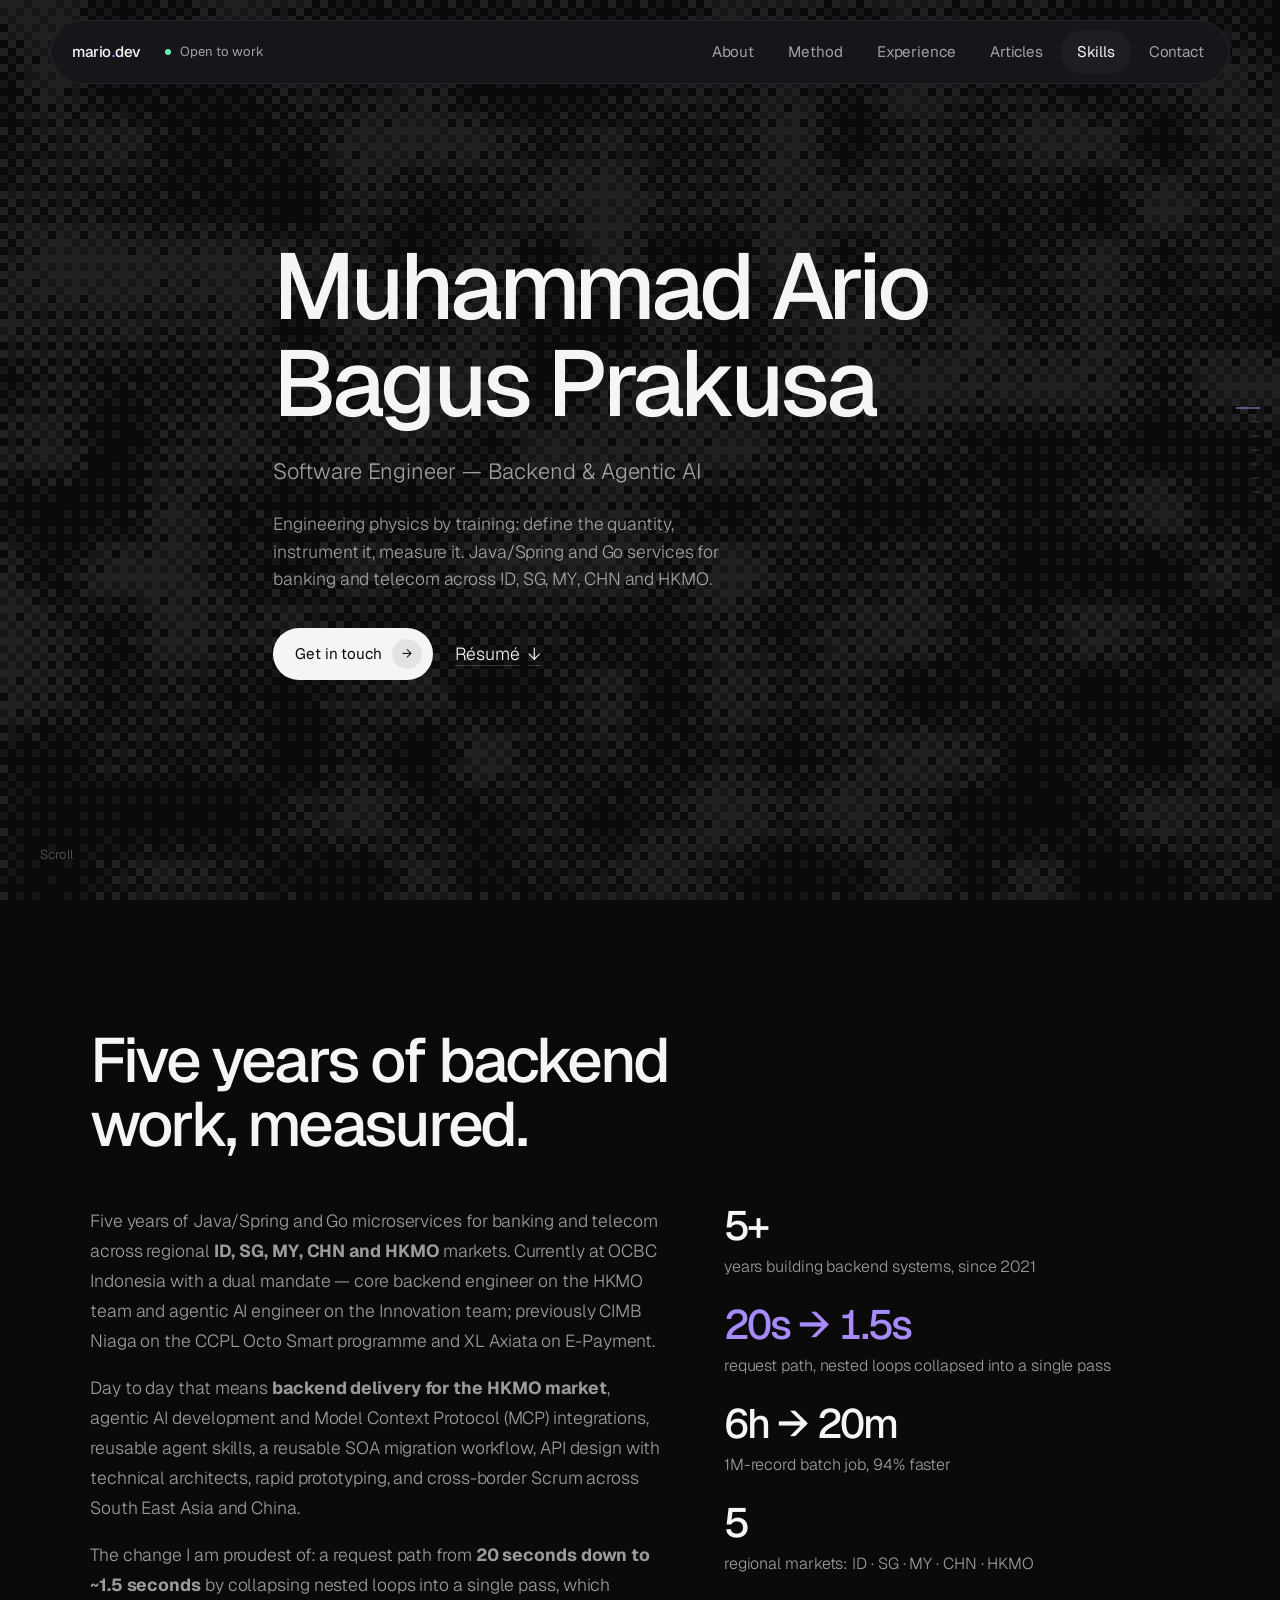
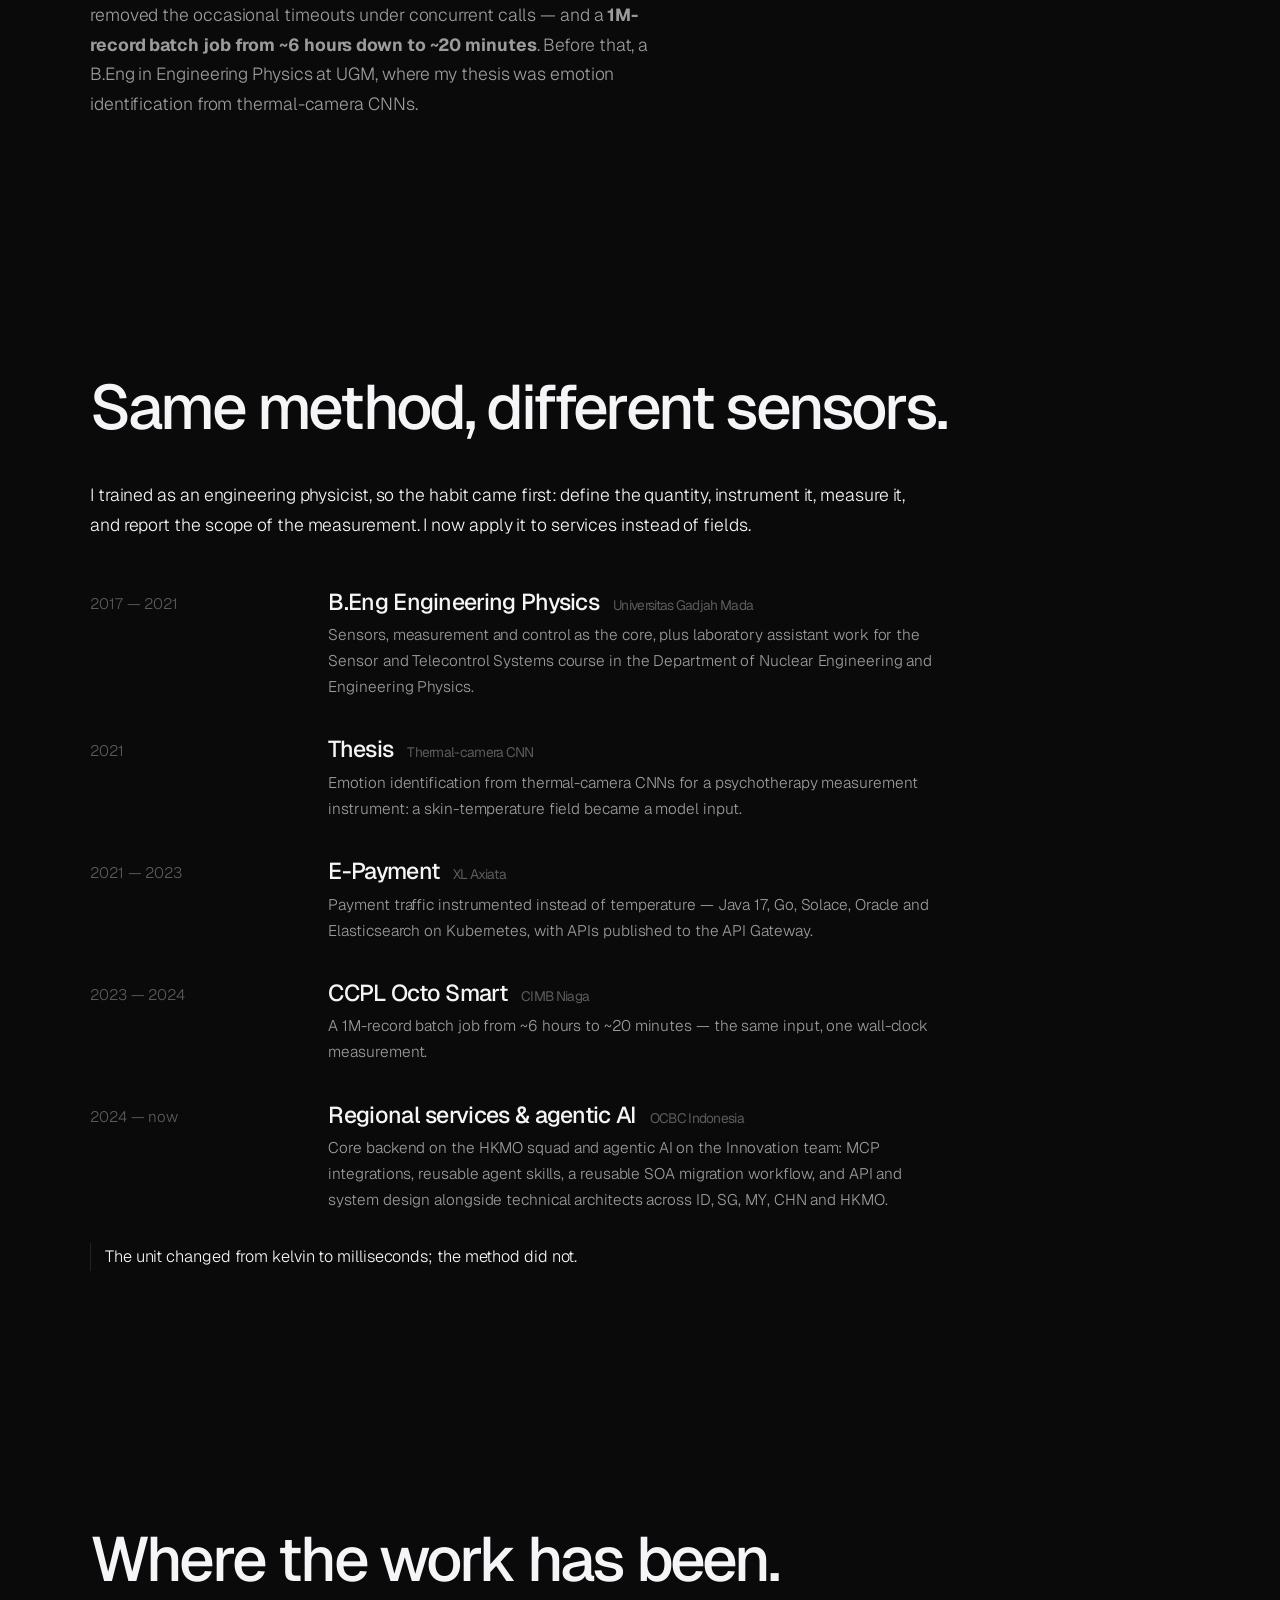
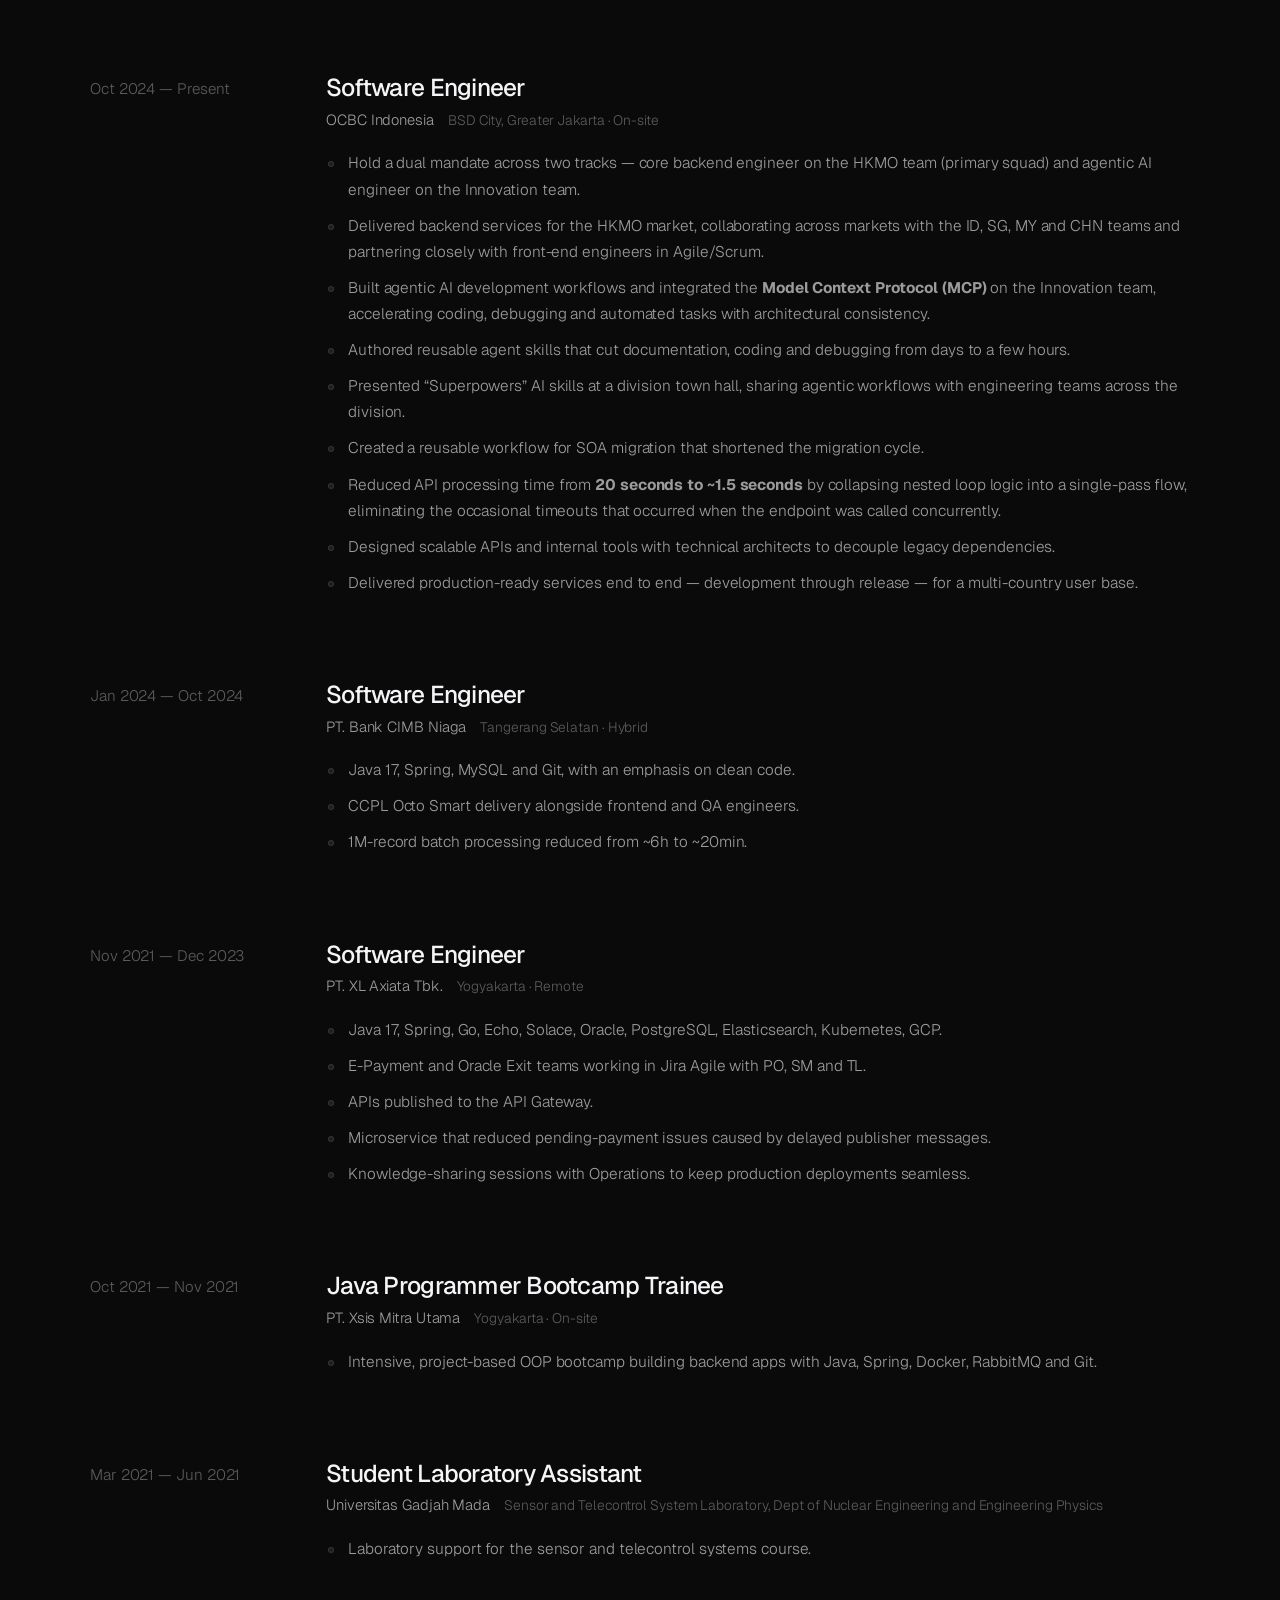
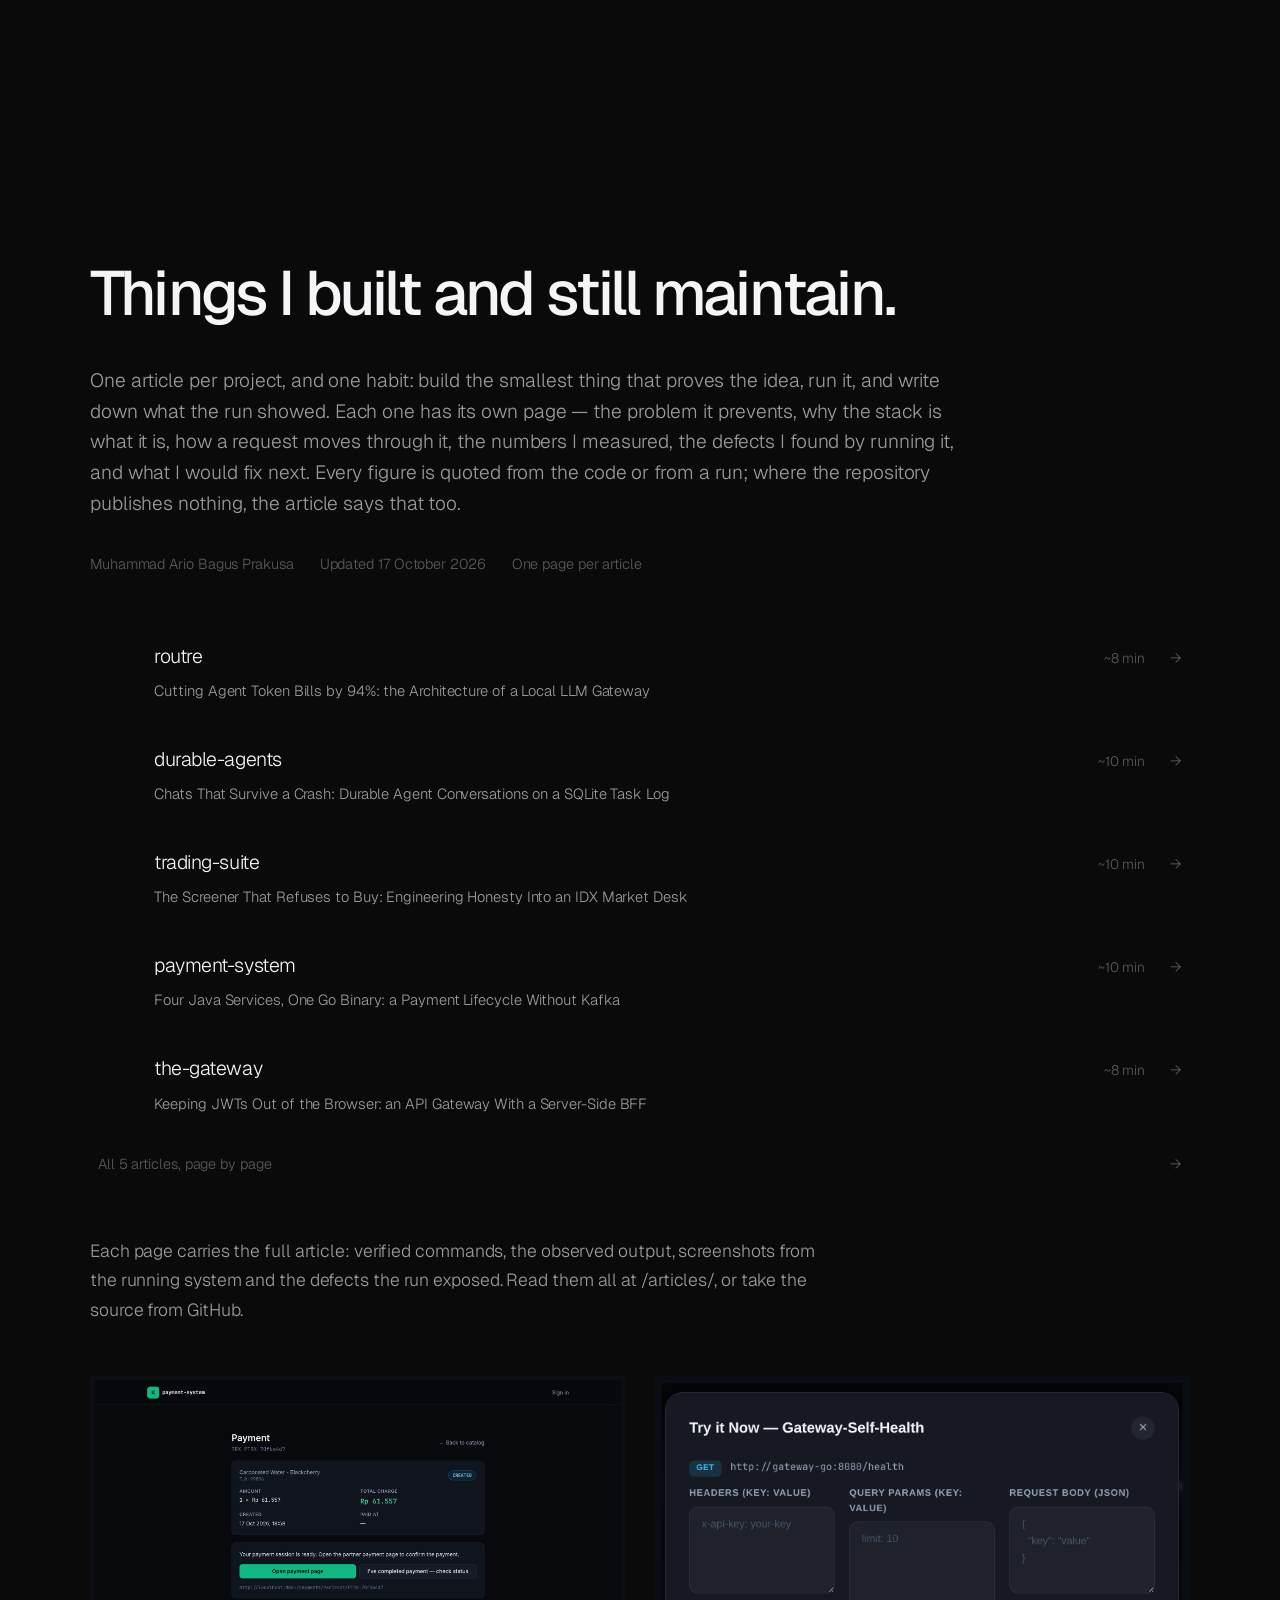
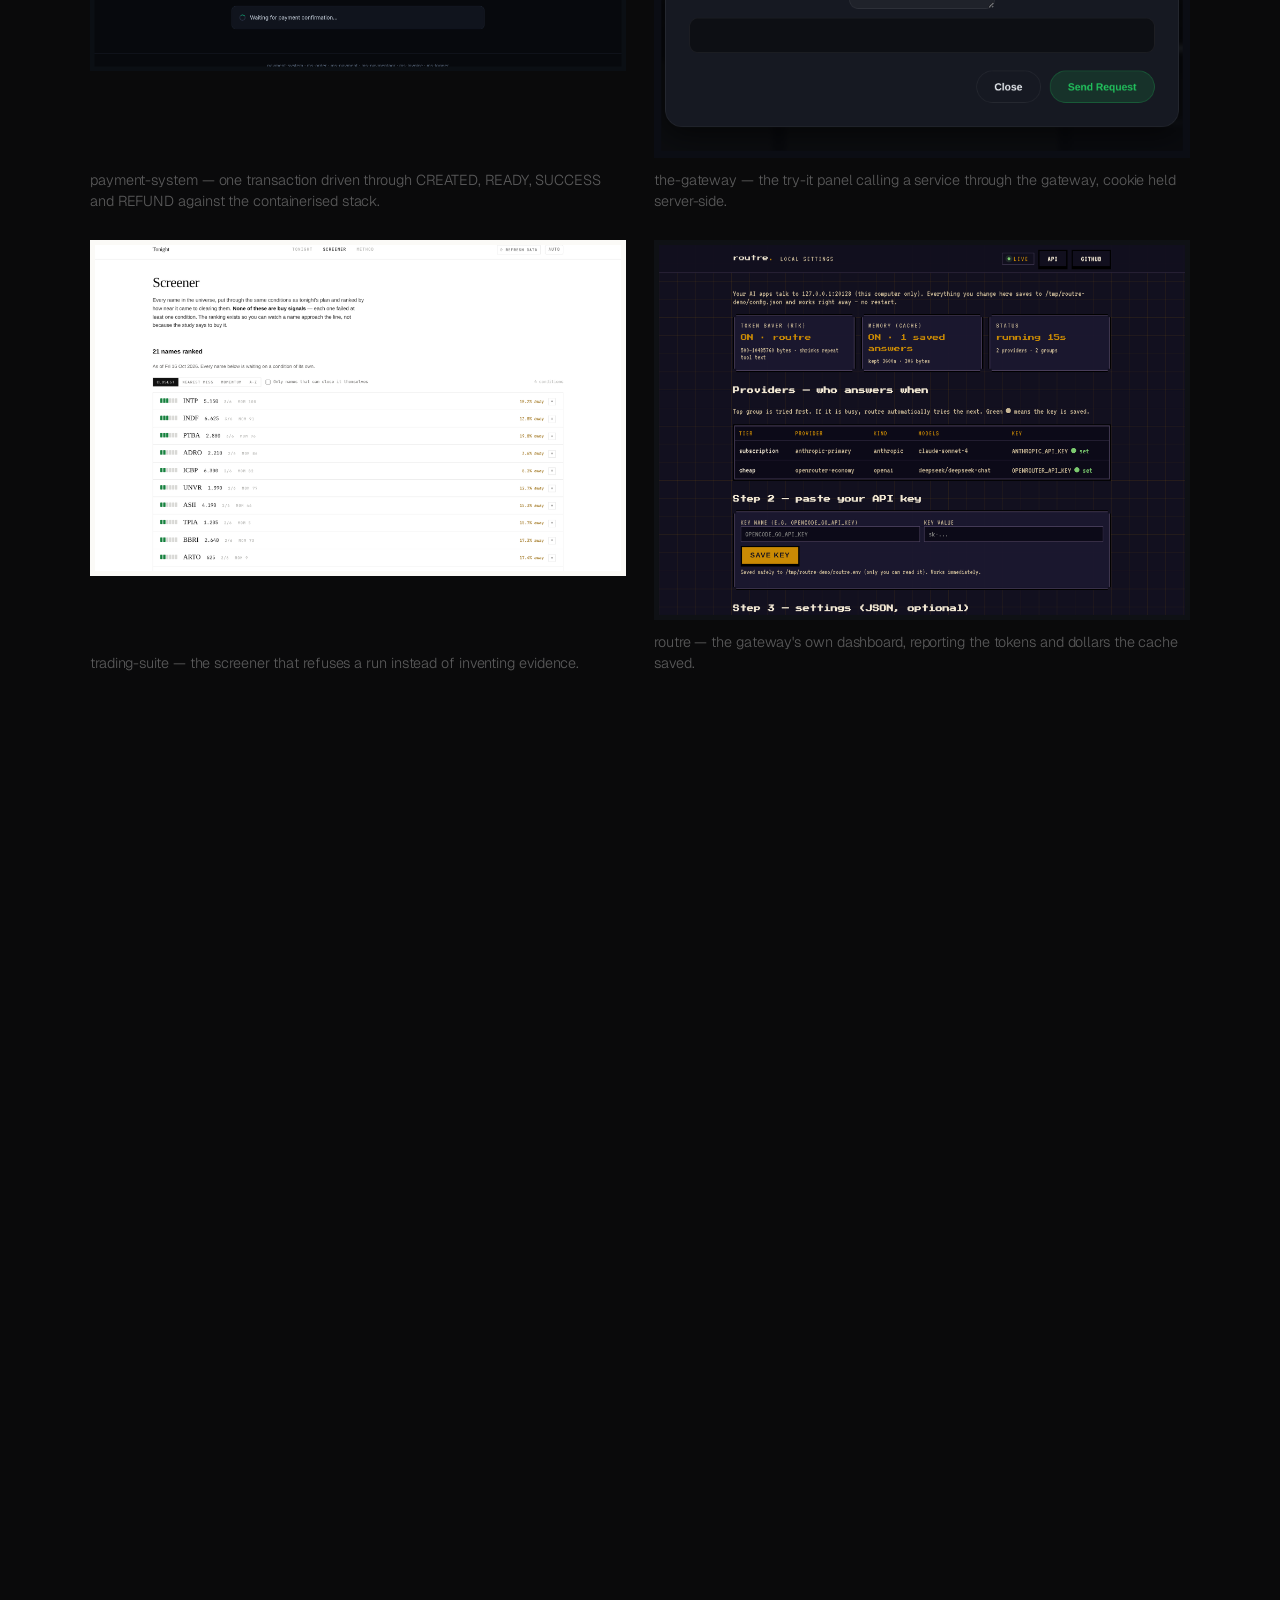
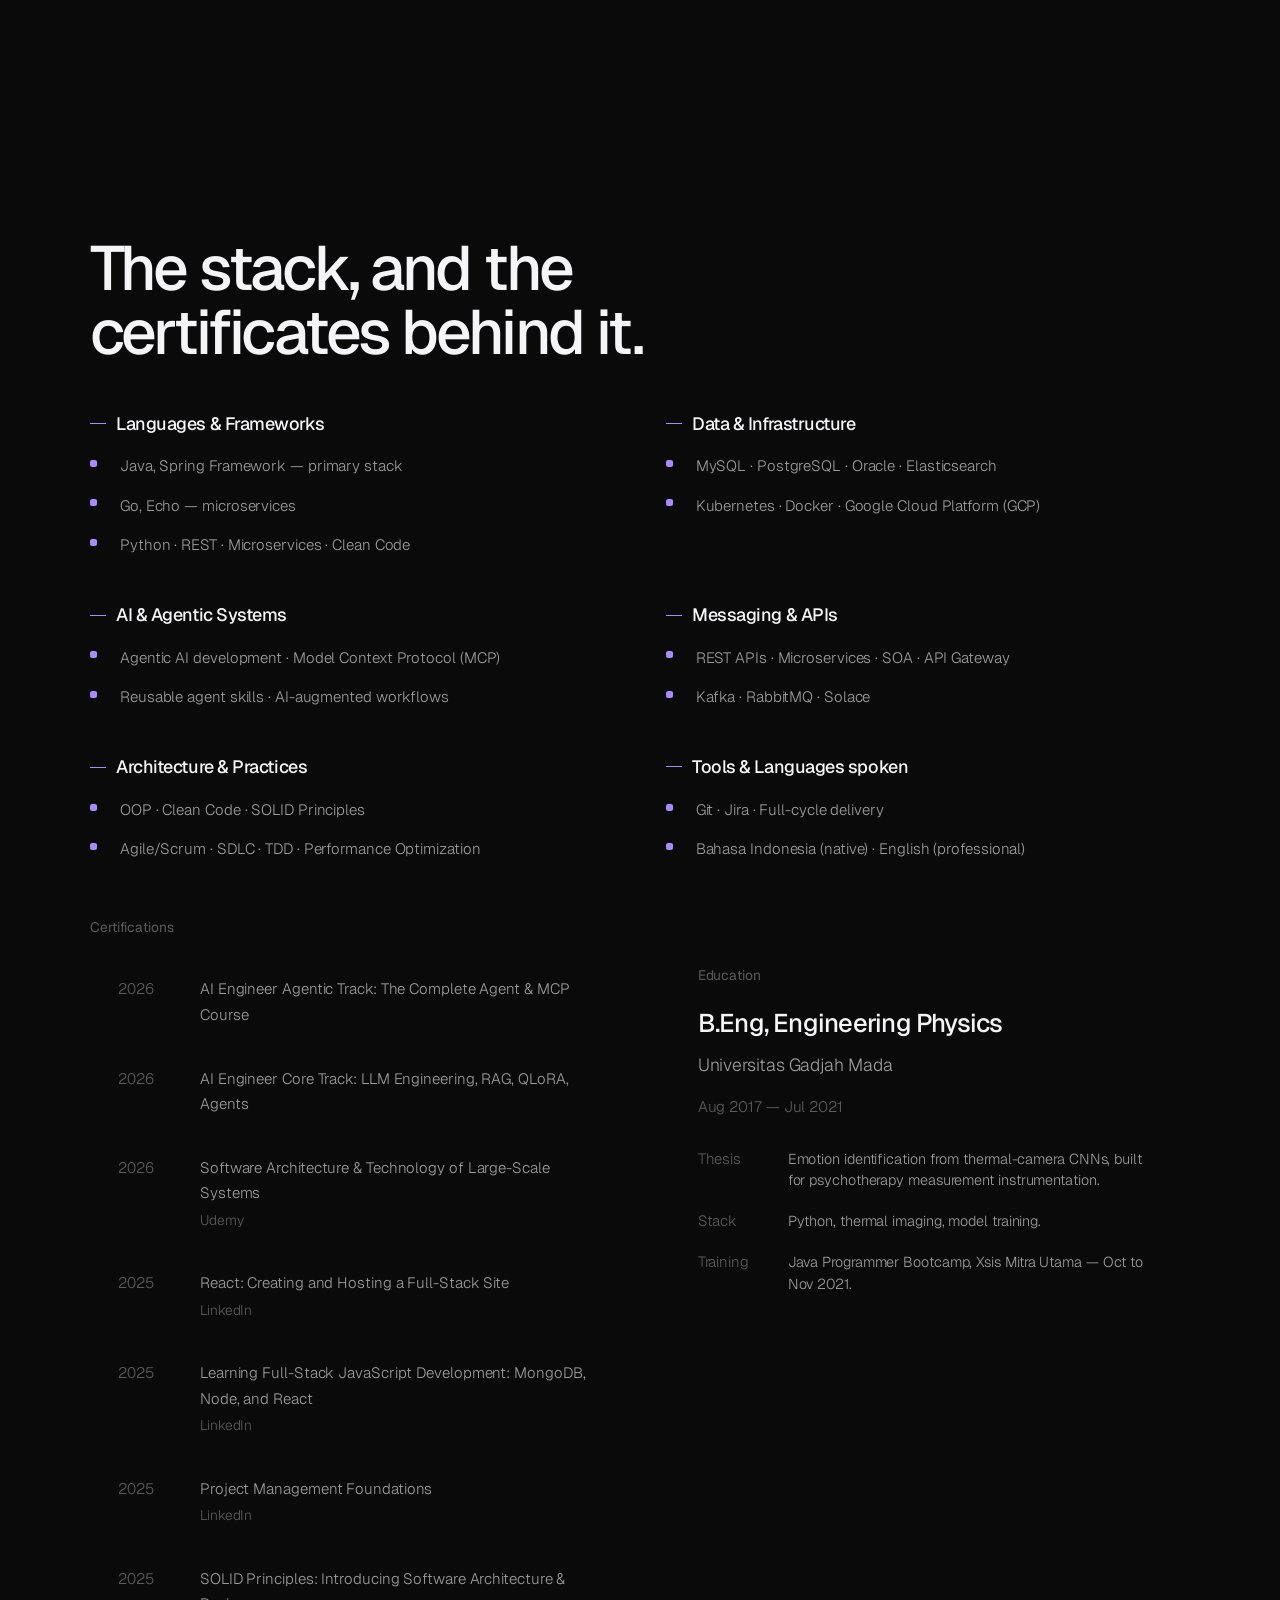
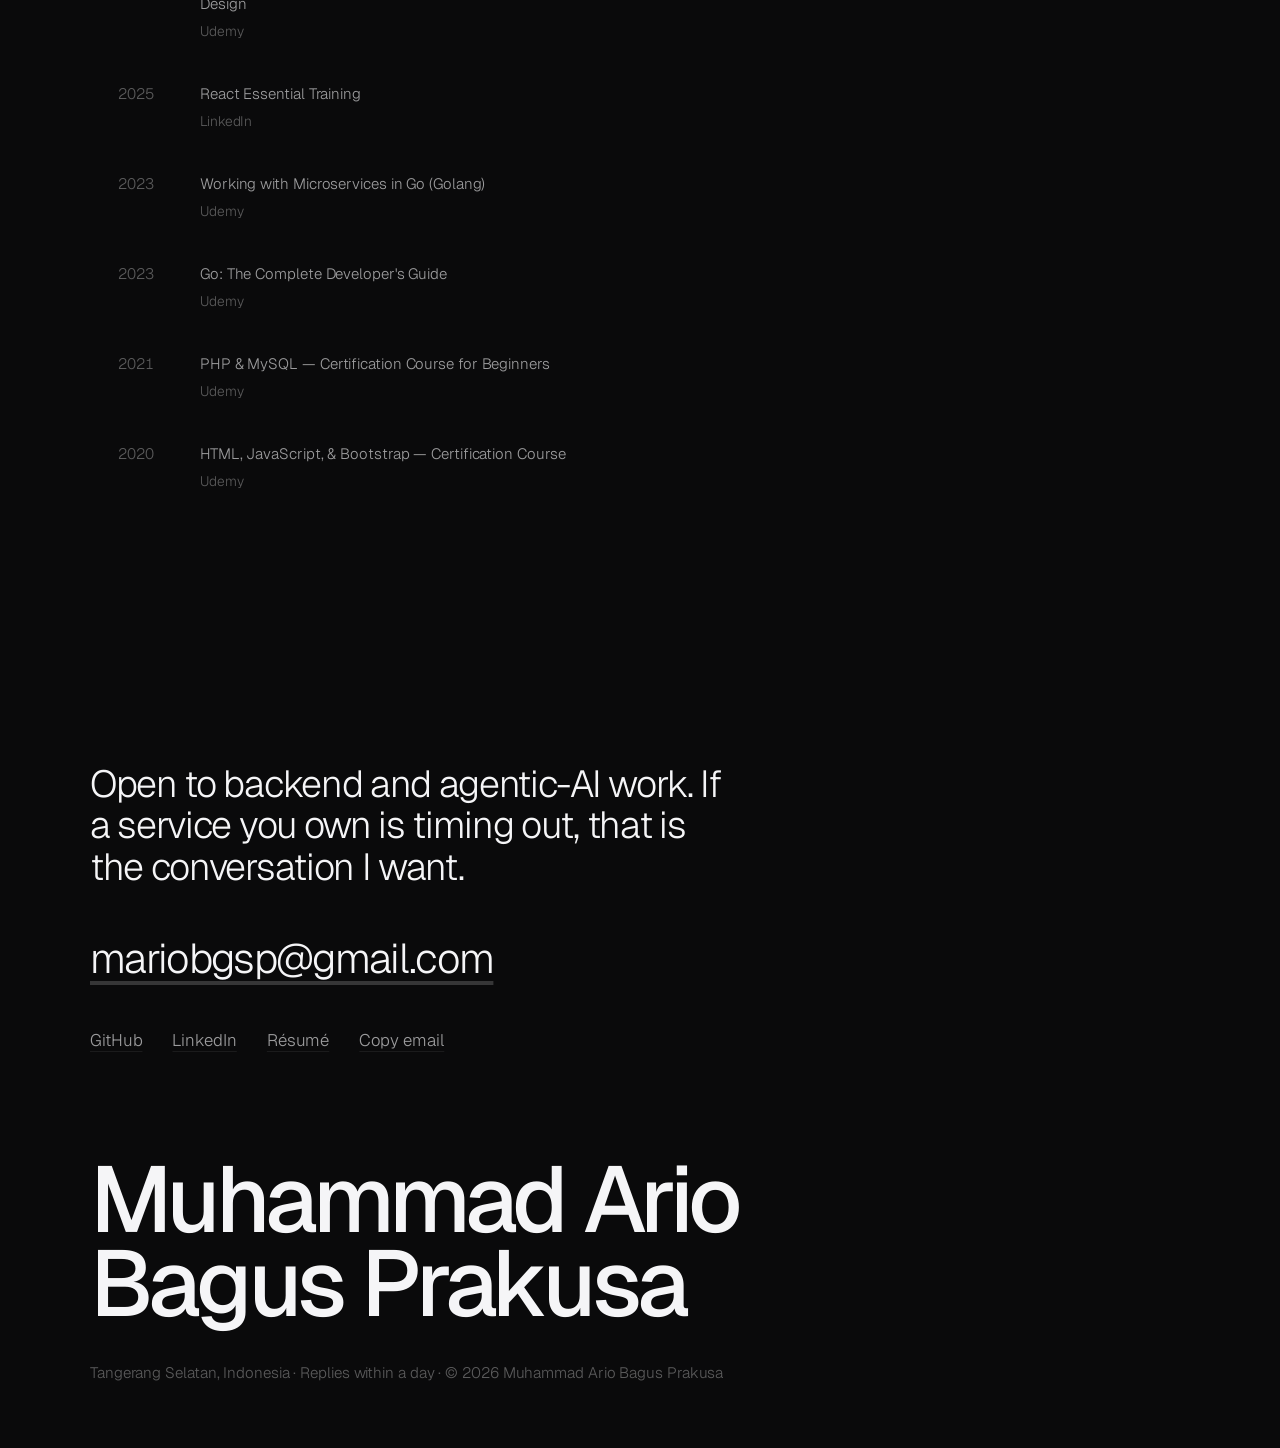
==== index.html @ bc69ea82 "feat(articles): publish the section from the articles repo, not a slug list The articles section was" ====
<!doctype html>
<html lang="en">
<head>
<meta charset="utf-8">
<meta name="viewport" content="width=device-width, initial-scale=1">
<title>Muhammad Ario Bagus Prakusa &mdash; Software Engineer, Backend &amp; Agentic AI</title>
<meta name="description" content="Backend engineer building Java/Spring and Go systems for banking and telecom across Indonesia, Singapore, Malaysia, China and HKMO, now driving agentic AI workflows and MCP integrations.">
<meta name="author" content="Muhammad Ario Bagus Prakusa">
<meta name="robots" content="index, follow, max-image-preview:large">
<link rel="canonical" href="https://mariobgsp.github.io/">
<meta name="theme-color" content="#0a0a0b">
<meta property="og:type" content="website">
<meta property="og:site_name" content="mario.dev">
<meta property="og:locale" content="en">
<meta property="og:url" content="https://mariobgsp.github.io/">
<meta property="og:title" content="Muhammad Ario Bagus Prakusa &mdash; Software Engineer, Backend &amp; Agentic AI">
<meta property="og:description" content="Java/Spring and Go microservices for banking and telecom across ID, SG, MY, CHN and HKMO, plus agentic AI workflows with MCP.">
<meta property="og:image" content="https://mariobgsp.github.io/assets/og.png">
<meta property="og:image:type" content="image/png">
<meta property="og:image:width" content="1200">
<meta property="og:image:height" content="630">
<meta property="og:image:alt" content="Muhammad Ario Bagus Prakusa &mdash; Software Engineer, Backend &amp; Agentic AI">
<meta name="twitter:card" content="summary_large_image">
<meta name="twitter:title" content="Muhammad Ario Bagus Prakusa &mdash; Software Engineer, Backend &amp; Agentic AI">
<meta name="twitter:description" content="Java/Spring and Go microservices for banking and telecom across ID, SG, MY, CHN and HKMO, plus agentic AI workflows with MCP.">
<meta name="twitter:image" content="https://mariobgsp.github.io/assets/og.png">
<link rel="icon" href="data:image/svg+xml,%3Csvg xmlns='http://www.w3.org/2000/svg' viewBox='0 0 64 64'%3E%3Crect width='64' height='64' rx='14' fill='%23050505'/%3E%3Cpath d='M20 44 32 18l12 26' stroke='%23a78bfa' stroke-width='6' fill='none' stroke-linecap='round' stroke-linejoin='round'/%3E%3Cpath d='M25 36h14' stroke='%236ee7b7' stroke-width='6' stroke-linecap='round'/%3E%3C/svg%3E">
<link rel="preconnect" href="https://fonts.googleapis.com">
<link rel="preconnect" href="https://fonts.gstatic.com" crossorigin>
<link rel="stylesheet" href="https://fonts.googleapis.com/css2?family=Geist:wght@300;400;500;600&family=Geist+Mono:wght@400;500&display=swap">
<link rel="stylesheet" href="assets/theme.css">
<script type="application/ld+json">
{
  "@context": "https://schema.org",
  "@graph": [
    {
      "@type": "Person",
      "@id": "https://mariobgsp.github.io/#person",
      "name": "Muhammad Ario Bagus Prakusa",
      "givenName": "Muhammad Ario",
      "familyName": "Bagus Prakusa",
      "jobTitle": "Software Engineer, Backend & Agentic AI",
      "description": "Backend engineer building Java/Spring and Go microservices for banking and telecom, and agentic AI workflows with the Model Context Protocol.",
      "email": "mailto:mariobgsp@gmail.com",
      "url": "https://mariobgsp.github.io/",
      "image": "https://mariobgsp.github.io/assets/og.png",
      "worksFor": { "@type": "Organization", "name": "OCBC Indonesia" },
      "alumniOf": { "@type": "CollegeOrUniversity", "name": "Universitas Gadjah Mada" },
      "address": { "@type": "PostalAddress", "addressCountry": "ID" },
      "knowsLanguage": ["id", "en"],
      "knowsAbout": ["Java", "Spring Framework", "Go", "Microservices", "REST APIs", "API Gateway", "Kubernetes", "Docker", "PostgreSQL", "Elasticsearch", "Model Context Protocol", "Agentic AI"],
      "sameAs": ["https://github.com/mariobgsp", "https://linkedin.com/in/mariobgsp"]
    },
    {
      "@type": "WebSite",
      "@id": "https://mariobgsp.github.io/#website",
      "url": "https://mariobgsp.github.io/",
      "name": "mario.dev",
      "inLanguage": "en",
      "author": { "@id": "https://mariobgsp.github.io/#person" }
    }
  ]
}
</script>
<style>
/* ================================================================
   Root-only layer. assets/theme.css owns tokens, type, nav, buttons,
   plates, cards, motion; everything below is the home page itself.
   ================================================================ */

/* ------------------------------------------------------------- hero --- */

.hero-grid {
  display: grid;
  grid-template-columns: repeat(12, minmax(0, 1fr));
  align-items: center;
}

/* One column dead centre: the copy hangs on a single alignment, left-aligned
   inside an 8-column measure, and nothing sits beside it. No panel, no second
   column - the empty half of the screen is the composition. */
.hero-copy { grid-column: 3 / span 8; }

.hero-copy .hero-name { margin-top: 0; }

.hero-copy .hero-sub {
  margin-top: 20px;
  max-width: 38ch;
  font-size: var(--fs-body);
  line-height: 1.55;
  color: var(--ink-2);
}

.hero-copy .actions { margin-top: 36px; gap: 22px; }

.hero-link {
  display: inline-flex;
  align-items: center;
  gap: 8px;
  align-self: center;
  font-size: var(--fs-body);
  color: var(--ink);
  text-decoration: underline;
  text-decoration-color: var(--line-strong);
  text-underline-offset: 5px;
  transition: text-decoration-color var(--dur) var(--ease);
}

.hero-link:hover { text-decoration-color: var(--ink); }

.scroll-cue {
  position: absolute;
  left: var(--gutter);
  bottom: 34px;
  display: inline-flex;
  align-items: center;
  gap: 12px;
  font-size: 0.8125rem;
  letter-spacing: 0.01em;
  color: var(--ink-3);
}

/* ------------------------------------------------------------- about --- */

.about-grid {
  display: grid;
  grid-template-columns: minmax(0, 1.1fr) minmax(0, 0.9fr);
  gap: clamp(32px, 5vw, 72px);
  align-items: start;
}

.about-text { color: var(--ink-2); max-width: 60ch; }

/* The measurements set as type, not as a dashboard: the figure at heading
   scale, one sentence under it, and nothing boxed around either. */
.spec-stats {
  display: grid;
  gap: 26px;
  align-content: start;
}

.spec-row {
  display: grid;
  gap: 8px;
}

.spec-value {
  font-size: clamp(2rem, 3.2vw, 2.9rem);
  font-weight: 500;
  letter-spacing: -0.045em;
  line-height: 1;
  font-variant-numeric: tabular-nums;
  white-space: nowrap;
}

.spec-accent { color: var(--violet); }

.spec-label {
  font-size: 1rem;
  line-height: 1.5;
  color: var(--ink-2);
}

/* ----------------------------------------------------------- method --- */

.method-lead {
  margin-top: 22px;
  max-width: 68ch;
}

/* The signal path: one axis behind every stage, each stage a readout of what
   was actually measured at that point. */
.chain {
  position: relative;
  margin-top: clamp(36px, 4vw, 56px);
  display: grid;
  gap: clamp(26px, 3vw, 38px);
}

.chain-step {
  position: relative;
  display: grid;
  grid-template-columns: minmax(0, 200px) minmax(0, 1fr);
  gap: clamp(20px, 3vw, 48px);
  padding: 0;
  border: 0;
}

.chain-when {
  font-size: 0.95rem;
  color: var(--ink-3);
}

/* The dot that used to sit on the rule: the rule is gone, so is the dot. */
.chain-node { display: none; }

.chain-title {
  display: flex;
  flex-wrap: wrap;
  align-items: baseline;
  gap: 8px 14px;
  font-size: clamp(1.15rem, 1.8vw, 1.5rem);
  font-weight: 500;
  letter-spacing: -0.03em;
}

.chain-where {
  font-size: 0.86rem;
  font-weight: 400;
  color: var(--ink-3);
}

.chain-body p {
  margin-top: 8px;
  max-width: 62ch;
  font-size: 0.96rem;
  color: var(--ink-2);
}

.method-close {
  margin-top: 30px;
  padding-left: 14px;
  border-left: 1px solid var(--line);
  max-width: 52ch;
  font-size: 1.02rem;
  color: var(--ink);
}

/* ------------------------------------------------------- evidence --- */

.evidence { margin-top: clamp(36px, 4vw, 60px); }

.evidence-grid {
  display: grid;
  grid-template-columns: repeat(2, minmax(0, 1fr));
  gap: clamp(18px, 2.2vw, 34px);
}

.evidence figure {
  margin: 0;
  display: flex;
  flex-direction: column;
}

.evidence img {
  display: block;
  width: 100%;
  height: auto;
}

.evidence figcaption {
  margin-top: auto;
  padding-top: 12px;
  font-size: 0.9rem;
  line-height: 1.45;
  color: var(--ink-3);
}

@media (max-width: 960px) {
  .evidence-grid { grid-template-columns: minmax(0, 1fr); }
}

/* ------------------------------------------------------ what it printed --- */

.runs { margin-top: clamp(44px, 5vw, 76px); }

.runs-title {
  font-size: clamp(1.3rem, 2vw, 1.7rem);
  font-weight: 500;
  letter-spacing: -0.03em;
}

.runs-list {
  margin-top: clamp(22px, 2.6vw, 32px);
  display: grid;
  gap: clamp(20px, 2.4vw, 30px);
}

.runs-list li {
  display: grid;
  grid-template-columns: 176px minmax(0, 1fr) auto;
  gap: 20px 26px;
  align-items: baseline;
}

.runs-fig {
  font-size: clamp(1.5rem, 2.3vw, 2rem);
  font-weight: 500;
  letter-spacing: -0.045em;
  line-height: 1;
  font-variant-numeric: tabular-nums;
  white-space: nowrap;
  color: var(--ink);
}

.runs-say { font-size: 1.05rem; line-height: 1.5; color: var(--ink-2); }

.runs-list a {
  color: var(--ink);
  text-decoration: underline;
  text-decoration-color: var(--line-strong);
  text-underline-offset: 5px;
  white-space: nowrap;
  transition: text-decoration-color var(--dur) var(--ease);
}

.runs-list a:hover { text-decoration-color: var(--violet); }

@media (max-width: 720px) {
  .runs-list li { grid-template-columns: minmax(0, 1fr); gap: 8px; }
}

/* ------------------------------------------------------- experience --- */

.exp-list { margin-top: 42px; display: grid; gap: 0; }

/* A ledger, not a card grid: the date sits on its own alignment, the role is
   the largest thing in the row, and nothing is boxed. */
.exp-item {
  display: grid;
  grid-template-columns: minmax(0, 190px) minmax(0, 1fr);
  gap: clamp(20px, 3.6vw, 56px);
  padding: clamp(30px, 3.4vw, 44px) 0;
  border-radius: 0;
  background: none;
  box-shadow: none;
}

.exp-item + .exp-item { padding-top: clamp(30px, 3.4vw, 44px); }

.exp-date {
  font-size: 0.95rem;
  color: var(--ink-3);
}

.exp-role {
  font-size: clamp(1.15rem, 1.9vw, 1.6rem);
  font-weight: 500;
  letter-spacing: -0.03em;
}

.exp-company {
  display: flex;
  flex-wrap: wrap;
  align-items: baseline;
  gap: 8px 14px;
  margin-top: 6px;
  font-size: 0.92rem;
  color: var(--ink-2);
}

.exp-loc {
  font-size: 0.86rem;
  color: var(--ink-3);
}

.exp-body ul {
  margin-top: 18px;
  display: grid;
  gap: 10px;
}

.exp-body li {
  position: relative;
  padding-left: 22px;
  font-size: 0.96rem;
  color: var(--ink-2);
}

.exp-body li::before {
  content: "";
  position: absolute;
  left: 2px;
  top: 0.72em;
  width: 6px;
  height: 6px;
  border-radius: 50%;
  background: var(--glass-3);
  box-shadow: inset 0 0 0 1px var(--line);
}

/* ------------------------------------------------------ articles index ---
   Section 04 is only an index now: one row per article, each linking to its
   own page at /articles/<slug>/. The marked region belongs to
   tools/build-articles.py; the rules below style it. */

.art-standfirst {
  margin-top: clamp(20px, 2.4vw, 30px);
  max-width: 68ch;
  font-size: clamp(1.05rem, 1.5vw, 1.2rem);
  line-height: 1.6;
  color: var(--ink-2);
}

.art-meta {
  display: flex;
  flex-wrap: wrap;
  gap: 6px 26px;
  margin-top: 32px;
  font-size: 0.9rem;
  color: var(--ink-3);
}

.art-index {
  margin-top: clamp(28px, 3.4vw, 44px);
}

.art-index-row {
  display: grid;
  grid-template-columns: 2.4rem minmax(0, 1fr) auto 1.2rem;
  grid-template-areas:
    "no name lang go"
    ". strap strap .";
  align-items: baseline;
  gap: 5px 18px;
  padding: 20px 8px;
  transition: background-color 500ms var(--ease-out);
}

.art-index-row:hover { background: rgba(255, 255, 255, 0.03); }

.art-index-name {
  grid-area: name;
  font-size: clamp(1.05rem, 1.6vw, 1.22rem);
  letter-spacing: -0.025em;
  color: var(--ink);
}

.art-index-lang {
  grid-area: lang;
  font-size: 0.86rem;
  color: var(--ink-3);
  white-space: nowrap;
}

.art-index-go {
  grid-area: go;
  justify-self: end;
  font-size: 0.9rem;
  color: var(--ink-3);
  transition: transform 500ms var(--ease), color 500ms var(--ease);
}

.art-index-row:hover .art-index-go {
  transform: translateX(3px);
  color: var(--violet);
}

.art-index-strap {
  grid-area: strap;
  font-size: 0.92rem;
  color: var(--ink-2);
}

.art-index-all {
  display: flex;
  align-items: center;
  justify-content: space-between;
  padding: 16px 8px;
  font-size: 0.9rem;
  color: var(--ink-3);
  transition: color 500ms var(--ease);
}

.art-index-all:hover { color: var(--ink); }

.art-close { margin-top: clamp(28px, 3.4vw, 44px); }

/* --------------------------------------------- github contributions ---
   The graph is drawn by assets/contrib.js from the committed snapshot in
   assets/data/contributions.json and refreshed live when that is reachable.
   Nothing is loaded off-origin for the panel to look right, so there is no
   third-party image and no invert filter over one. */

.gh-panel {
  margin-top: clamp(24px, 3vw, 40px);
  padding: clamp(24px, 2.8vw, 36px);
  border-radius: var(--r-xl);
  background: var(--surface-1);
  box-shadow: var(--shadow-rest);
  --gh-cell: 12px;
  --gh-gap: 3px;
}

.gh-head {
  display: flex;
  flex-wrap: wrap;
  align-items: center;
  gap: 14px;
}

.gh-avatar {
  width: 52px;
  height: 52px;
  border-radius: 50%;
  box-shadow: inset 0 0 0 1px var(--line);
}

.gh-name {
  font-size: 1.2rem;
  font-weight: 500;
  letter-spacing: -0.03em;
}

.gh-handle,
.gh-all {
  font-size: 0.86rem;
  color: var(--ink-3);
  transition: color var(--dur) var(--ease);
}

.gh-handle:hover,
.gh-all:hover { color: var(--violet); }

.gh-all { margin-left: auto; }

.gh-top {
  display: flex;
  flex-wrap: wrap;
  align-items: baseline;
  gap: 12px 30px;
  margin-top: 32px;
}

.gh-total {
  font-size: clamp(1.15rem, 1.9vw, 1.5rem);
  letter-spacing: -0.03em;
  color: var(--ink);
}

.gh-stat { display: grid; gap: 3px; }

.gh-stat b {
  font-size: 1.05rem;
  font-variant-numeric: tabular-nums;
  font-weight: 400;
  color: var(--ink);
}

.gh-stat span,
.gh-note {
  font-size: 0.86rem;
  color: var(--ink-3);
}

.gh-note { margin-left: auto; }

.gh-scroll {
  margin-top: 22px;
  padding-bottom: 6px;
  overflow-x: auto;
  overscroll-behavior-x: contain;
}

.gh-months {
  display: grid;
  grid-auto-flow: column;
  grid-auto-columns: var(--gh-cell);
  gap: var(--gh-gap);
  margin-bottom: 6px;
  min-width: max-content;
}

.gh-months span {
  font-size: 0.72rem;
  color: var(--ink-3);
  white-space: nowrap;
}

.gh-grid {
  display: grid;
  grid-auto-flow: column;
  grid-template-rows: repeat(7, var(--gh-cell));
  grid-auto-columns: var(--gh-cell);
  gap: var(--gh-gap);
  min-width: max-content;
}

.gh-cell {
  width: var(--gh-cell);
  height: var(--gh-cell);
  border-radius: 2px;
  background: var(--surface-2);
  box-shadow: inset 0 0 0 1px var(--line-soft);
}

.gh-cell.lvl-1 { background: color-mix(in srgb, var(--violet) 26%, var(--surface-2)); }
.gh-cell.lvl-2 { background: color-mix(in srgb, var(--violet) 48%, var(--surface-2)); }
.gh-cell.lvl-3 { background: color-mix(in srgb, var(--violet) 72%, var(--surface-2)); }
.gh-cell.lvl-4 { background: var(--violet); }

.gh-cell.is-empty { background: none; box-shadow: none; }

.gh-legend {
  display: flex;
  align-items: center;
  gap: 8px;
  margin-top: 18px;
  font-size: 0.82rem;
  color: var(--ink-3);
}

.gh-fallback { margin-top: 20px; }

@media (max-width: 720px) {
  .gh-panel { --gh-cell: 10px; --gh-gap: 3px; }
}

/* ------------------------------------------------------------ skills --- */

.skills-layout {
  display: grid;
  grid-template-columns: repeat(12, minmax(0, 1fr));
  gap: clamp(32px, 3.8vw, 56px) clamp(24px, 4vw, 64px);
  margin-top: clamp(36px, 4vw, 56px);
}

.skills-layout > * { grid-column: span 6; }

.spec-cluster {
  padding: 0;
  background: none;
  box-shadow: none;
}

.cluster-title {
  display: flex;
  align-items: center;
  gap: 10px;
  font-size: 1.12rem;
  font-weight: 500;
  letter-spacing: -0.025em;
}

.cluster-title::before {
  content: "";
  width: 16px;
  height: 1px;
  background: var(--violet);
}

.cluster-list {
  margin-top: 20px;
  display: grid;
  gap: 14px;
}

.cluster-item {
  display: grid;
  grid-template-columns: 18px minmax(0, 1fr);
  gap: 12px;
  font-size: 0.94rem;
  color: var(--ink-2);
}

.check {
  margin-top: 0.45em;
  width: 7px;
  height: 7px;
  border-radius: 2px;
  background: var(--violet);
}

.cert-panel {
  display: grid;
  gap: 10px;
  margin-top: 22px;
  overflow: hidden;
}

.cert-item {
  display: grid;
  grid-template-columns: 64px minmax(0, 1fr);
  gap: 18px;
  align-items: baseline;
  padding: 14px clamp(20px, 2.2vw, 28px);
  transition: background-color 700ms var(--ease);
}

.cert-item:hover {
  background: rgba(255, 255, 255, 0.022);
}

.cert-year {
  font-size: 0.95rem;
  font-variant-numeric: tabular-nums;
  color: var(--ink-3);
}

.cert-name { font-size: 0.94rem; color: var(--ink-2); }

.cert-issuer {
  display: block;
  margin-top: 3px;
  font-size: 0.86rem;
  color: var(--ink-3);
}

.edu-block { margin-top: 16px; padding: clamp(24px, 2.6vw, 32px); }

.edu-degree {
  margin-top: 14px;
  font-size: clamp(1.2rem, 2vw, 1.6rem);
  font-weight: 500;
  letter-spacing: -0.03em;
}

.edu-school { margin-top: 4px; color: var(--ink-2); }

.edu-date {
  margin-top: 14px;
  font-size: 0.95rem;
  color: var(--ink-3);
}

.edu-facts {
  margin-top: 26px;
  display: grid;
  gap: 16px;
}

.edu-facts > div {
  display: grid;
  grid-template-columns: 76px minmax(0, 1fr);
  gap: 14px;
  align-items: baseline;
}

.edu-facts dt {
  font-size: 0.93rem;
  color: var(--ink-3);
}

.edu-facts dd {
  margin: 0;
  font-size: 0.9rem;
  line-height: 1.5;
  color: var(--ink-2);
}

/* ----------------------------------------------------------- contact --- */

/* The close: one statement, the address, four plain links, then the name
   again at the width of the page. No box, no scale bar, no footer sitemap. */

.close-lead {
  max-width: 26ch;
  font-size: clamp(1.5rem, 3vw, 2.35rem);
  line-height: 1.1;
  letter-spacing: -0.035em;
  color: var(--ink);
}

.close-mail {
  display: inline-block;
  margin-top: clamp(24px, 3vw, 36px);
  font-size: clamp(1.4rem, 3.4vw, 2.6rem);
  letter-spacing: -0.04em;
  color: var(--ink);
  text-decoration: underline;
  text-decoration-color: var(--line-strong);
  text-underline-offset: 8px;
  transition: text-decoration-color var(--dur) var(--ease);
}

.close-mail:hover { text-decoration-color: var(--violet); }

.close-links {
  display: flex;
  flex-wrap: wrap;
  align-items: center;
  gap: 12px 30px;
  margin-top: clamp(22px, 2.6vw, 32px);
  font-size: 1.05rem;
}

.close-links a,
.copy-btn {
  padding: 0;
  border: 0;
  background: none;
  font: inherit;
  color: var(--ink-2);
  text-decoration: underline;
  text-decoration-color: var(--line-soft);
  text-underline-offset: 5px;
  cursor: pointer;
  transition: color var(--dur) var(--ease), text-decoration-color var(--dur) var(--ease);
}

.close-links a:hover,
.copy-btn:hover { color: var(--ink); text-decoration-color: var(--ink); }

.copy-btn.copied { color: var(--emerald); text-decoration-color: var(--emerald); }

.close-name {
  margin-top: clamp(56px, 8vw, 118px);
  font-size: var(--fs-display);
  font-weight: 500;
  line-height: 0.9;
  letter-spacing: -0.05em;
  color: var(--ink);
}

.close-meta {
  margin-top: clamp(24px, 3vw, 36px);
  font-size: 0.95rem;
  color: var(--ink-3);
}

/* -------------------------------------------------------- responsive --- */

@media (max-width: 1180px) {
  .hero-copy { grid-column: 1 / -1; }
}

@media (max-width: 960px) {
  .about-grid { grid-template-columns: minmax(0, 1fr); }
  .skills-layout > * { grid-column: span 12; }
  .exp-item { grid-template-columns: minmax(0, 1fr); gap: 14px; }
}

@media (max-width: 720px) {
  .spec-value { font-size: 1.9rem; }
  .scroll-cue { display: none; }
  .chain::before,
  .chain-node { display: none; }
  .chain-step { grid-template-columns: minmax(0, 1fr); gap: 6px; padding: 20px 0; }
}

@media (max-width: 520px) {
  .close-name { line-height: 0.94; }
}
</style>
</head>
<body>
<a class="skip-link" href="#main-content">Skip to content</a>

<div class="progress-track" aria-hidden="true"><span id="progressBar"></span></div>

<nav id="navbar" class="topnav" aria-label="Primary">
  <div class="topnav-inner">
    <a class="nav-logo" href="#top">mario<span class="logo-dot">.</span>dev</a>
    <span class="nav-status"><span class="led led-green" aria-hidden="true"></span>Open to work</span>
    <ul class="nav-links" id="navLinks">
      <li><a href="#about"><span class="link-idx">01</span>About</a></li>
      <li><a href="#method"><span class="link-idx">02</span>Method</a></li>
      <li><a href="#experience"><span class="link-idx">03</span>Experience</a></li>
      <li><a href="#articles"><span class="link-idx">04</span>Articles</a></li>
      <li><a href="#skills"><span class="link-idx">05</span>Skills</a></li>
      <li><a href="#contact"><span class="link-idx">06</span>Contact</a></li>
    </ul>
    <button class="nav-hamburger" id="navToggle" type="button" aria-label="Open menu" aria-expanded="false"><span></span><span></span></button>
  </div>
</nav>

<div class="nav-menu" id="navMenu">
  <a href="#about">About</a>
  <a href="#method">Method</a>
  <a href="#experience">Experience</a>
  <a href="#articles">Articles</a>
  <a href="#skills">Skills</a>
  <a href="#contact">Contact</a>
</div>

<main id="main-content">

  <section id="top" class="hero anchor">
    <div class="container">
      <div class="hero-grid">
        <div class="hero-copy">
          <h1 class="hero-name reveal" data-lines><span class="line"><span class="line-in">Muhammad Ario</span></span><span class="line"><span class="line-in">Bagus Prakusa</span></span></h1>
          <p class="hero-title reveal">Software Engineer &mdash; Backend &amp; Agentic AI</p>
          <p class="hero-sub reveal">Engineering physics by training: define the quantity, instrument it, measure it. Java/Spring and Go services for banking and telecom across ID, SG, MY, CHN and HKMO.</p>
          <div class="actions reveal">
            <a class="btn btn-primary" href="mailto:mariobgsp@gmail.com">Get in touch<span class="ext">&#8594;</span></a>
            <a class="hero-link" href="assets/muhammad-ario-bagus-prakusa-cv.pdf" target="_blank" rel="noopener" download>R&eacute;sum&eacute;<span class="ext" aria-hidden="true">&#8595;</span></a>
          </div>
        </div>
      </div>
    </div>
    <div class="scroll-cue" aria-hidden="true"><span>Scroll</span></div>
  </section>

  <section id="about" class="section anchor">
    <div class="container">
      <h2 class="section-title reveal">Five years of backend work, measured.</h2>
      <div class="about-grid" style="margin-top: clamp(32px, 4vw, 56px);">
        <div class="about-text reveal">
          <p>Five years of Java/Spring and Go microservices for banking and telecom across regional <strong>ID, SG, MY, CHN and HKMO</strong> markets. Currently at OCBC Indonesia with a dual mandate &mdash; core backend engineer on the HKMO team and agentic AI engineer on the Innovation team; previously CIMB Niaga on the CCPL Octo Smart programme and XL Axiata on E-Payment.</p>
          <p>Day to day that means <strong>backend delivery for the HKMO market</strong>, agentic AI development and Model Context Protocol (MCP) integrations, reusable agent skills, a reusable SOA migration workflow, API design with technical architects, rapid prototyping, and cross-border Scrum across South East Asia and China.</p>
          <p>The change I am proudest of: a request path from <strong>20 seconds down to ~1.5 seconds</strong> by collapsing nested loops into a single pass, which removed the occasional timeouts under concurrent calls &mdash; and a <strong>1M-record batch job from ~6 hours down to ~20 minutes</strong>. Before that, a B.Eng in Engineering Physics at UGM, where my thesis was emotion identification from thermal-camera CNNs.</p>
        </div>
        <div class="spec-stats reveal">
          <div class="spec-row"><span class="spec-value">5+</span><span class="spec-label">years building backend systems, since 2021</span></div>
          <div class="spec-row"><span class="spec-value spec-accent">20s &rarr; 1.5s</span><span class="spec-label">request path, nested loops collapsed into a single pass</span></div>
          <div class="spec-row"><span class="spec-value">6h &rarr; 20m</span><span class="spec-label">1M-record batch job, 94% faster</span></div>
          <div class="spec-row"><span class="spec-value">5</span><span class="spec-label">regional markets: ID &middot; SG &middot; MY &middot; CHN &middot; HKMO</span></div>
        </div>
      </div>
    </div>
  </section>

  <section id="method" class="section anchor">
    <div class="container">
      <h2 class="section-title reveal">Same method, different sensors.</h2>
      <p class="method-lead reveal">I trained as an engineering physicist, so the habit came first: define the quantity, instrument it, measure it, and report the scope of the measurement. I now apply it to services instead of fields.</p>

      <ol class="chain stagger">
        <li class="chain-step">
          <span class="chain-when">2017 &mdash; 2021</span>
          <span class="chain-node" aria-hidden="true"></span>
          <div class="chain-body">
            <h3 class="chain-title">B.Eng Engineering Physics <span class="chain-where">Universitas Gadjah Mada</span></h3>
            <p>Sensors, measurement and control as the core, plus laboratory assistant work for the Sensor and Telecontrol Systems course in the Department of Nuclear Engineering and Engineering Physics.</p>
          </div>
        </li>

        <li class="chain-step">
          <span class="chain-when">2021</span>
          <span class="chain-node" aria-hidden="true"></span>
          <div class="chain-body">
            <h3 class="chain-title">Thesis <span class="chain-where">Thermal-camera CNN</span></h3>
            <p>Emotion identification from thermal-camera CNNs for a psychotherapy measurement instrument: a skin-temperature field became a model input.</p>
          </div>
        </li>

        <li class="chain-step">
          <span class="chain-when">2021 &mdash; 2023</span>
          <span class="chain-node" aria-hidden="true"></span>
          <div class="chain-body">
            <h3 class="chain-title">E-Payment <span class="chain-where">XL Axiata</span></h3>
            <p>Payment traffic instrumented instead of temperature &mdash; Java 17, Go, Solace, Oracle and Elasticsearch on Kubernetes, with APIs published to the API Gateway.</p>
          </div>
        </li>

        <li class="chain-step">
          <span class="chain-when">2023 &mdash; 2024</span>
          <span class="chain-node" aria-hidden="true"></span>
          <div class="chain-body">
            <h3 class="chain-title">CCPL Octo Smart <span class="chain-where">CIMB Niaga</span></h3>
            <p>A 1M-record batch job from ~6 hours to ~20 minutes &mdash; the same input, one wall-clock measurement.</p>
          </div>
        </li>

        <li class="chain-step">
          <span class="chain-when">2024 &mdash; now</span>
          <span class="chain-node" aria-hidden="true"></span>
          <div class="chain-body">
            <h3 class="chain-title">Regional services &amp; agentic AI <span class="chain-where">OCBC Indonesia</span></h3>
            <p>Core backend on the HKMO squad and agentic AI on the Innovation team: MCP integrations, reusable agent skills, a reusable SOA migration workflow, and API and system design alongside technical architects across ID, SG, MY, CHN and HKMO.</p>
          </div>
        </li>
      </ol>

      <p class="method-close reveal">The unit changed from kelvin to milliseconds; the method did not.</p>
    </div>
  </section>

  <section id="experience" class="section anchor">
    <div class="container">
      <h2 class="section-title reveal">Where the work has been.</h2>
      <div class="stagger exp-list">
        <article class="exp-item">
          <div class="exp-date">Oct 2024 &mdash; Present</div>
          <div class="exp-body">
            <h3 class="exp-role">Software Engineer</h3>
            <p class="exp-company">OCBC Indonesia <span class="exp-loc">BSD City, Greater Jakarta &middot; On-site</span></p>
            <ul>
              <li>Hold a dual mandate across two tracks &mdash; core backend engineer on the HKMO team (primary squad) and agentic AI engineer on the Innovation team.</li>
              <li>Delivered backend services for the HKMO market, collaborating across markets with the ID, SG, MY and CHN teams and partnering closely with front-end engineers in Agile/Scrum.</li>
              <li>Built agentic AI development workflows and integrated the <strong>Model Context Protocol (MCP)</strong> on the Innovation team, accelerating coding, debugging and automated tasks with architectural consistency.</li>
              <li>Authored reusable agent skills that cut documentation, coding and debugging from days to a few hours.</li>
              <li>Presented &ldquo;Superpowers&rdquo; AI skills at a division town hall, sharing agentic workflows with engineering teams across the division.</li>
              <li>Created a reusable workflow for SOA migration that shortened the migration cycle.</li>
              <li>Reduced API processing time from <strong>20 seconds to ~1.5 seconds</strong> by collapsing nested loop logic into a single-pass flow, eliminating the occasional timeouts that occurred when the endpoint was called concurrently.</li>
              <li>Designed scalable APIs and internal tools with technical architects to decouple legacy dependencies.</li>
              <li>Delivered production-ready services end to end &mdash; development through release &mdash; for a multi-country user base.</li>
            </ul>
          </div>
        </article>

        <article class="exp-item">
          <div class="exp-date">Jan 2024 &mdash; Oct 2024</div>
          <div class="exp-body">
            <h3 class="exp-role">Software Engineer</h3>
            <p class="exp-company">PT. Bank CIMB Niaga <span class="exp-loc">Tangerang Selatan &middot; Hybrid</span></p>
            <ul>
              <li>Java 17, Spring, MySQL and Git, with an emphasis on clean code.</li>
              <li>CCPL Octo Smart delivery alongside frontend and QA engineers.</li>
              <li>1M-record batch processing reduced from ~6h to ~20min.</li>
            </ul>
          </div>
        </article>

        <article class="exp-item">
          <div class="exp-date">Nov 2021 &mdash; Dec 2023</div>
          <div class="exp-body">
            <h3 class="exp-role">Software Engineer</h3>
            <p class="exp-company">PT. XL Axiata Tbk. <span class="exp-loc">Yogyakarta &middot; Remote</span></p>
            <ul>
              <li>Java 17, Spring, Go, Echo, Solace, Oracle, PostgreSQL, Elasticsearch, Kubernetes, GCP.</li>
              <li>E-Payment and Oracle Exit teams working in Jira Agile with PO, SM and TL.</li>
              <li>APIs published to the API Gateway.</li>
              <li>Microservice that reduced pending-payment issues caused by delayed publisher messages.</li>
              <li>Knowledge-sharing sessions with Operations to keep production deployments seamless.</li>
            </ul>
          </div>
        </article>

        <article class="exp-item">
          <div class="exp-date">Oct 2021 &mdash; Nov 2021</div>
          <div class="exp-body">
            <h3 class="exp-role">Java Programmer Bootcamp Trainee</h3>
            <p class="exp-company">PT. Xsis Mitra Utama <span class="exp-loc">Yogyakarta &middot; On-site</span></p>
            <ul>
              <li>Intensive, project-based OOP bootcamp building backend apps with Java, Spring, Docker, RabbitMQ and Git.</li>
            </ul>
          </div>
        </article>

        <article class="exp-item">
          <div class="exp-date">Mar 2021 &mdash; Jun 2021</div>
          <div class="exp-body">
            <h3 class="exp-role">Student Laboratory Assistant</h3>
            <p class="exp-company">Universitas Gadjah Mada <span class="exp-loc">Sensor and Telecontrol System Laboratory, Dept of Nuclear Engineering and Engineering Physics</span></p>
            <ul>
              <li>Laboratory support for the sensor and telecontrol systems course.</li>
            </ul>
          </div>
        </article>
      </div>
    </div>
  </section>

  <section id="articles" class="section anchor">
    <div class="container">

      <article class="feature" aria-labelledby="feature-title">
        <h2 class="section-title reveal" id="feature-title">Things I built and still maintain.</h2>

        <p class="art-standfirst reveal">
          One article per project, and one habit: build the smallest thing that proves the idea, run it,
          and write down what the run showed. Each one has its own page &mdash; the problem it prevents,
          why the stack is what it is, how a request moves through it, the numbers I measured, the defects
          I found by running it, and what I would fix next. Every figure is quoted from the code or from a
          run; where the repository publishes nothing, the article says that too.
        </p>

        <!-- article:begin -->
        <div class="art-meta reveal">
          <span>Muhammad Ario Bagus Prakusa</span>
          <span>Updated <time datetime="2026-10-17">17 October 2026</time></span>
          <span>One page per article</span>
        </div>

        <ol class="art-index reveal">
              <li>
                <a class="art-index-row" href="/articles/routre/">
                  <span class="art-index-name">routre</span>
                  <span class="art-index-lang">~8 min</span>
                  <span class="art-index-go" aria-hidden="true">&#8594;</span>
                  <span class="art-index-strap">Cutting Agent Token Bills by 94%: the Architecture of a Local LLM Gateway</span>
                </a>
              </li>
              <li>
                <a class="art-index-row" href="/articles/durable-agents/">
                  <span class="art-index-name">durable-agents</span>
                  <span class="art-index-lang">~10 min</span>
                  <span class="art-index-go" aria-hidden="true">&#8594;</span>
                  <span class="art-index-strap">Chats That Survive a Crash: Durable Agent Conversations on a SQLite Task Log</span>
                </a>
              </li>
              <li>
                <a class="art-index-row" href="/articles/trading-suite/">
                  <span class="art-index-name">trading-suite</span>
                  <span class="art-index-lang">~10 min</span>
                  <span class="art-index-go" aria-hidden="true">&#8594;</span>
                  <span class="art-index-strap">The Screener That Refuses to Buy: Engineering Honesty Into an IDX Market Desk</span>
                </a>
              </li>
              <li>
                <a class="art-index-row" href="/articles/payment-system/">
                  <span class="art-index-name">payment-system</span>
                  <span class="art-index-lang">~10 min</span>
                  <span class="art-index-go" aria-hidden="true">&#8594;</span>
                  <span class="art-index-strap">Four Java Services, One Go Binary: a Payment Lifecycle Without Kafka</span>
                </a>
              </li>
              <li>
                <a class="art-index-row" href="/articles/the-gateway/">
                  <span class="art-index-name">the-gateway</span>
                  <span class="art-index-lang">~8 min</span>
                  <span class="art-index-go" aria-hidden="true">&#8594;</span>
                  <span class="art-index-strap">Keeping JWTs Out of the Browser: an API Gateway With a Server-Side BFF</span>
                </a>
              </li>
              <li class="art-index-more">
                <a class="art-index-all" href="/articles/">
                  <span>All 5 articles, page by page</span>
                  <span aria-hidden="true">&#8594;</span>
                </a>
              </li>
        </ol>
<!-- article:end -->

        <p class="prose art-close reveal">
          Each page carries the full article: verified commands, the observed output, screenshots from
          the running system and the defects the run exposed. Read them all at
          <a href="/articles/">/articles/</a>, or take the source from
          <a href="https://github.com/mariobgsp/articles" target="_blank" rel="noopener">GitHub</a>.
        </p>

        <div class="evidence reveal">
          <div class="evidence-grid">
            <figure>
              <img src="assets/articles/payment-system-checkout-ready.png" alt="Checkout screen of the payment system, transaction created and ready to pay" width="2000" height="1101" loading="lazy">
              <figcaption>payment-system &mdash; one transaction driven through CREATED, READY, SUCCESS and REFUND against the containerised stack.</figcaption>
            </figure>
            <figure>
              <img src="assets/articles/the-gateway-try-it.png" alt="Try-it panel of the API gateway returning a proxied response" width="1460" height="1040" loading="lazy">
              <figcaption>the-gateway &mdash; the try-it panel calling a service through the gateway, cookie held server-side.</figcaption>
            </figure>
            <figure>
              <img src="assets/articles/trading-suite-screener.png" alt="Trading suite screener listing the saved studies it can run" width="2000" height="1255" loading="lazy">
              <figcaption>trading-suite &mdash; the screener that refuses a run instead of inventing evidence.</figcaption>
            </figure>
            <figure>
              <img src="assets/articles/routre-dashboard.png" alt="Routre dashboard showing the token and cost saved by the local LLM gateway" width="2000" height="1417" loading="lazy">
              <figcaption>routre &mdash; the gateway's own dashboard, reporting the tokens and dollars the cache saved.</figcaption>
            </figure>
          </div>
        </div>

        <div class="runs reveal">
          <h3 class="runs-title">What the runs printed</h3>
          <ul class="runs-list">
            <li>
              <span class="runs-fig">94%</span>
              <span class="runs-say">fewer tokens on the same agent prompts, after the gateway compressed tool output and replayed what it had already seen.</span>
              <a href="/articles/routre/">routre</a>
            </li>
            <li>
              <span class="runs-fig">HTTP 202</span>
              <span class="runs-say">answered by the real partner callback once the reference id was sent in the casing the monolith actually reads.</span>
              <a href="/articles/payment-system/">payment-system</a>
            </li>
            <li>
              <span class="runs-fig">6 checks</span>
              <span class="runs-say">fail closed before any signal is read, so a missing session ends as <code>DATA_UNSAFE</code> instead of a made-up verdict.</span>
              <a href="/articles/trading-suite/">trading-suite</a>
            </li>
            <li>
              <span class="runs-fig">empty</span>
              <span class="runs-say">is what <code>document.cookie</code> returns on the gateway's own page: the session token never reaches the browser.</span>
              <a href="/articles/the-gateway/">the-gateway</a>
            </li>
          </ul>
        </div>

        <div class="gh-panel plate reveal">
          <div class="gh-head">
            <img class="gh-avatar" src="https://github.com/mariobgsp.png?s=96" alt="" width="52" height="52" loading="lazy">
            <div>
              <div class="gh-name">mariobgsp</div>
              <a class="gh-handle" href="https://github.com/mariobgsp" target="_blank" rel="noopener">github.com/mariobgsp</a>
            </div>
            <a class="gh-all" href="https://github.com/mariobgsp" target="_blank" rel="noopener">View profile &#8599;</a>
          </div>

          <div class="gh-top">
            <p class="gh-total" id="ghTotal" aria-live="polite">Contribution graph loading&hellip;</p>
            <div class="gh-stat"><b id="ghStreak">&mdash;</b><span>Current streak</span></div>
            <div class="gh-stat"><b id="ghLongest">&mdash;</b><span>Longest streak</span></div>
            <div class="gh-stat"><b id="ghBest">&mdash;</b><span>Busiest day</span></div>
            <span class="gh-note" id="ghNote">Last 12 months</span>
          </div>

          <div class="gh-scroll" id="ghScroll" hidden>
            <div class="gh-months" id="ghMonths" aria-hidden="true"></div>
            <div class="gh-grid" id="ghGrid" aria-hidden="true"></div>
          </div>

          <p class="gh-legend" id="ghLegend" hidden>
            <span>Less</span>
            <span class="gh-cell lvl-0"></span>
            <span class="gh-cell lvl-1"></span>
            <span class="gh-cell lvl-2"></span>
            <span class="gh-cell lvl-3"></span>
            <span class="gh-cell lvl-4"></span>
            <span>More</span>
          </p>

          <noscript>
            <p class="prose gh-fallback">
              The graph is drawn in the browser. The live contribution calendar is on
              <a href="https://github.com/mariobgsp" target="_blank" rel="noopener">GitHub</a>.
            </p>
          </noscript>
        </div>
      </article>
    </div>
  </section>

  <section id="skills" class="section anchor">
    <div class="container">
      <h2 class="section-title reveal">The stack, and the certificates behind it.</h2>

      <div class="skills-layout">
        <div class="spec-cluster reveal">
          <h3 class="cluster-title">Languages &amp; Frameworks</h3>
          <ul class="cluster-list">
            <li class="cluster-item"><span class="check"></span><span>Java, Spring Framework &mdash; primary stack</span></li>
            <li class="cluster-item"><span class="check"></span><span>Go, Echo &mdash; microservices</span></li>
            <li class="cluster-item"><span class="check"></span><span>Python &middot; REST &middot; Microservices &middot; Clean Code</span></li>
          </ul>
        </div>

        <div class="spec-cluster reveal">
          <h3 class="cluster-title">Data &amp; Infrastructure</h3>
          <ul class="cluster-list">
            <li class="cluster-item"><span class="check"></span><span>MySQL &middot; PostgreSQL &middot; Oracle &middot; Elasticsearch</span></li>
            <li class="cluster-item"><span class="check"></span><span>Kubernetes &middot; Docker &middot; Google Cloud Platform (GCP)</span></li>
          </ul>
        </div>

        <div class="spec-cluster reveal">
          <h3 class="cluster-title">AI &amp; Agentic Systems</h3>
          <ul class="cluster-list">
            <li class="cluster-item"><span class="check"></span><span>Agentic AI development &middot; Model Context Protocol (MCP)</span></li>
            <li class="cluster-item"><span class="check"></span><span>Reusable agent skills &middot; AI-augmented workflows</span></li>
          </ul>
        </div>

        <div class="spec-cluster reveal">
          <h3 class="cluster-title">Messaging &amp; APIs</h3>
          <ul class="cluster-list">
            <li class="cluster-item"><span class="check"></span><span>REST APIs &middot; Microservices &middot; SOA &middot; API Gateway</span></li>
            <li class="cluster-item"><span class="check"></span><span>Kafka &middot; RabbitMQ &middot; Solace</span></li>
          </ul>
        </div>

        <div class="spec-cluster reveal">
          <h3 class="cluster-title">Architecture &amp; Practices</h3>
          <ul class="cluster-list">
            <li class="cluster-item"><span class="check"></span><span>OOP &middot; Clean Code &middot; SOLID Principles</span></li>
            <li class="cluster-item"><span class="check"></span><span>Agile/Scrum &middot; SDLC &middot; TDD &middot; Performance Optimization</span></li>
          </ul>
        </div>

        <div class="spec-cluster reveal">
          <h3 class="cluster-title">Tools &amp; Languages spoken</h3>
          <ul class="cluster-list">
            <li class="cluster-item"><span class="check"></span><span>Git &middot; Jira &middot; Full-cycle delivery</span></li>
            <li class="cluster-item"><span class="check"></span><span>Bahasa Indonesia (native) &middot; English (professional)</span></li>
          </ul>
        </div>

        <div class="reveal">
          <span class="mono-tag">Certifications</span>
          <div class="cert-panel">
            <div class="cert-item"><span class="cert-year">2026</span><span class="cert-name">AI Engineer Agentic Track: The Complete Agent &amp; MCP Course</span></div>
            <div class="cert-item"><span class="cert-year">2026</span><span class="cert-name">AI Engineer Core Track: LLM Engineering, RAG, QLoRA, Agents</span></div>
            <div class="cert-item"><span class="cert-year">2026</span><span class="cert-name">Software Architecture &amp; Technology of Large-Scale Systems<span class="cert-issuer">Udemy</span></span></div>
            <div class="cert-item"><span class="cert-year">2025</span><span class="cert-name">React: Creating and Hosting a Full-Stack Site<span class="cert-issuer">LinkedIn</span></span></div>
            <div class="cert-item"><span class="cert-year">2025</span><span class="cert-name">Learning Full-Stack JavaScript Development: MongoDB, Node, and React<span class="cert-issuer">LinkedIn</span></span></div>
            <div class="cert-item"><span class="cert-year">2025</span><span class="cert-name">Project Management Foundations<span class="cert-issuer">LinkedIn</span></span></div>
            <div class="cert-item"><span class="cert-year">2025</span><span class="cert-name">SOLID Principles: Introducing Software Architecture &amp; Design<span class="cert-issuer">Udemy</span></span></div>
            <div class="cert-item"><span class="cert-year">2025</span><span class="cert-name">React Essential Training<span class="cert-issuer">LinkedIn</span></span></div>
            <div class="cert-item"><span class="cert-year">2023</span><span class="cert-name">Working with Microservices in Go (Golang)<span class="cert-issuer">Udemy</span></span></div>
            <div class="cert-item"><span class="cert-year">2023</span><span class="cert-name">Go: The Complete Developer's Guide<span class="cert-issuer">Udemy</span></span></div>
            <div class="cert-item"><span class="cert-year">2021</span><span class="cert-name">PHP &amp; MySQL &mdash; Certification Course for Beginners<span class="cert-issuer">Udemy</span></span></div>
            <div class="cert-item"><span class="cert-year">2020</span><span class="cert-name">HTML, JavaScript, &amp; Bootstrap &mdash; Certification Course<span class="cert-issuer">Udemy</span></span></div>
          </div>
        </div>

        <div class="edu-block reveal">
          <span class="mono-tag">Education</span>
          <div class="edu-degree">B.Eng, Engineering Physics</div>
          <div class="edu-school">Universitas Gadjah Mada</div>
          <div class="edu-date">Aug 2017 &mdash; Jul 2021</div>
          <dl class="edu-facts">
            <div>
              <dt>Thesis</dt>
              <dd>Emotion identification from thermal-camera CNNs, built for psychotherapy measurement instrumentation.</dd>
            </div>
            <div>
              <dt>Stack</dt>
              <dd>Python, thermal imaging, model training.</dd>
            </div>
            <div>
              <dt>Training</dt>
              <dd>Java Programmer Bootcamp, Xsis Mitra Utama &mdash; Oct to Nov 2021.</dd>
            </div>
          </dl>
        </div>
      </div>
    </div>
  </section>

  <footer id="contact" class="footer anchor">
    <div class="container">
      <p class="close-lead reveal">Open to backend and agentic-AI work. If a service you own is timing out, that is the conversation I want.</p>

      <a class="close-mail reveal" href="mailto:mariobgsp@gmail.com">mariobgsp@gmail.com</a>

      <div class="close-links reveal">
        <a href="https://github.com/mariobgsp" target="_blank" rel="noopener">GitHub</a>
        <a href="https://linkedin.com/in/mariobgsp" target="_blank" rel="noopener">LinkedIn</a>
        <a href="assets/muhammad-ario-bagus-prakusa-cv.pdf" target="_blank" rel="noopener" download>R&eacute;sum&eacute;</a>
        <button class="copy-btn" id="copyEmailBtn" type="button">Copy email</button>
      </div>

      <p class="close-name reveal">Muhammad Ario<br>Bagus Prakusa</p>
      <p class="close-meta">Tangerang Selatan, Indonesia &middot; Replies within a day &middot; &copy; 2026 Muhammad Ario Bagus Prakusa</p>
    </div>
  </footer>

</main>

<script src="assets/site.js"></script>
<script src="assets/contrib.js"></script>
<script>
(function () {
  "use strict";

  var reduced = window.matchMedia("(prefers-reduced-motion: reduce)").matches;

  /* -------------------------------------------------------- copy email --- */

  var copyBtn = document.getElementById("copyEmailBtn");

  if (copyBtn) {
    copyBtn.addEventListener("click", function () {
      var email = "mariobgsp@gmail.com";
      var done = function () {
        copyBtn.textContent = "Copied";
        copyBtn.classList.add("copied");
        setTimeout(function () {
          copyBtn.textContent = "Copy email";
          copyBtn.classList.remove("copied");
        }, 1600);
      };

      if (navigator.clipboard && navigator.clipboard.writeText) {
        navigator.clipboard.writeText(email).then(done, fallback);
      } else {
        fallback();
      }

      function fallback() {
        var area = document.createElement("textarea");
        area.value = email;
        area.style.position = "fixed";
        area.style.opacity = "0";
        document.body.appendChild(area);
        area.select();
        try { document.execCommand("copy"); } catch (err) { /* clipboard unavailable */ }
        document.body.removeChild(area);
        done();
      }
    });
  }
})();
</script>
</body>
</html>
---- assets/theme.css ----
/* ==========================================================================
   mariobgsp.dev - Flat design system
   Shared by index.html and every page generated by tools/build-articles.py.
   Solid surfaces, 1px hairlines, an animated ordered-dither pixel field,
   Geist + Geist Mono, cubic-bezier(.32,.72,0,1) motion.
   ========================================================================== */

:root {
  /* canvas */
  --bg: #0a0a0b;
  --bg-2: var(--surface-2);

  /* flat surfaces: opaque fills, one hairline ring, no blur or glow.
     --glass* are the legacy names kept as aliases, so every existing selector
     in this file and in the page styles keeps resolving. */
  --surface-1: #101012;
  --surface-2: #16161a;
  --surface-3: #1d1d22;
  --glass: var(--surface-1);
  --glass-2: var(--surface-2);
  --glass-3: var(--surface-3);
  --line: rgba(255, 255, 255, 0.10);
  --line-soft: rgba(255, 255, 255, 0.07);
  --line-strong: rgba(255, 255, 255, 0.18);

  /* ink */
  --ink: #f5f5f7;
  --ink-2: rgba(245, 245, 247, 0.62);
  --ink-3: rgba(245, 245, 247, 0.34);
  /* tertiary text that must still clear 4.5:1 on the sheet (~4.9:1 here):
     used for measurement provenance notes and place captions. */
  --ink-note: rgba(245, 245, 247, 0.5);

  /* light */
  --violet: #a78bfa;
  --emerald: #6ee7b7;
  --blue: #7aa2ff;
  --ok: var(--emerald);

  /* the pixel field (assets/site.js): one canvas pixel is one on-screen cell.
     The field is ambient and pointer-blind; the drift tokens are the period of
     its two slow cross-fades. */
  --pixel-pitch: 8px;
  --pixel-drift: 16s;
  --pixel-drift-b: 6s;

  /* the pointer trail (assets/site.js): a second layer with its own canvas.
     Count, lifetime and spawn density are all bounded; the stop and the alpha
     are the two that keep it an accent and never a wash. Colours are
     space-separated triples because the draw loop builds rgba() from them. */
  --trail-max: 240;
  --trail-life: 900ms;
  --trail-density: 1;
  --trail-alpha: 0.9;
  --trail-violet: 167 139 250;
  --trail-emerald: 110 231 183;
  --trail-white: 245 245 247;

  /* the animated cursor (assets/site.js) */
  --cursor-ring: 28px;
  --cursor-dot: 5px;

  /* flat depth: a single hairline ring, never a blurred stack */
  --shadow-rest: inset 0 0 0 1px var(--line-soft);
  --shadow-lift: inset 0 0 0 1px var(--line);
  --shadow-btn-lift: inset 0 0 0 1px var(--line-strong);

  /* type */
  --sans: "Geist", "Helvetica Neue", Helvetica, "Segoe UI", system-ui, -apple-system, sans-serif;
  --mono: "Geist Mono", ui-monospace, SFMono-Regular, "SF Mono", Menlo, monospace;
  --fs-body: clamp(1rem, 0.97rem + 0.16vw, 1.125rem);
  --fs-lead: clamp(1.0625rem, 1rem + 0.5vw, 1.375rem);
  --fs-h2: clamp(2.15rem, 1.1rem + 3.5vw, 3.9rem);
  --fs-display: clamp(2.6rem, 0.7rem + 6.4vw, 6.25rem);

  /* geometry */
  --r-xl: 20px;
  --r-lg: 14px;
  --r-md: 10px;
  --r-sm: 8px;
  --r-pill: 999px;
  --pad-section: clamp(96px, 10vw, 160px);
  --gutter: clamp(20px, 5vw, 40px);
  --measure: 1180px;

  /* motion: ease-out to arrive, ease-in to leave, pop for branded settles */
  --ease: cubic-bezier(0.32, 0.72, 0, 1);
  --ease-out: cubic-bezier(0.16, 1, 0.3, 1);
  --ease-in: cubic-bezier(0.7, 0, 0.84, 0);
  --ease-pop: cubic-bezier(0.34, 1.56, 0.64, 1);
  --dur-fast: 220ms;
  --dur: 700ms;
  --dur-slow: 1000ms;

  /* layers */
  --z-content: 1;
  --z-fx: 2;
  --z-nav: 40;
  --z-menu: 50;
  --z-cursor: 90;
  --nav-h: 64px;
}

/* ---------------------------------------------------------------- base --- */

*,
*::before,
*::after { box-sizing: border-box; }

html {
  -webkit-text-size-adjust: 100%;
  scroll-padding-top: calc(var(--nav-h) + 32px);
  color-scheme: dark;
  scrollbar-width: thin;
  scrollbar-color: rgba(255, 255, 255, 0.18) transparent;
}

@media (prefers-reduced-motion: no-preference) {
  html { scroll-behavior: smooth; }
}

body {
  margin: 0;
  min-height: 100%;
  background: var(--bg);
  color: var(--ink);
  font-family: var(--sans);
  font-size: var(--fs-body);
  font-weight: 300;
  line-height: 1.7;
  letter-spacing: -0.005em;
  -webkit-font-smoothing: antialiased;
  text-rendering: optimizeLegibility;
  overflow-x: hidden;
}

body.lock { overflow: hidden; }

img { max-width: 100%; height: auto; display: block; }

a {
  color: inherit;
  text-decoration: none;
  transition: color var(--dur) var(--ease), opacity var(--dur) var(--ease);
}

h1, h2, h3, h4 {
  margin: 0;
  font-weight: 500;
  letter-spacing: -0.035em;
  line-height: 1.02;
  text-wrap: balance;
}

p { margin: 0; }
p + p { margin-top: 1em; }

ul, ol { margin: 0; padding: 0; list-style: none; }

::selection { background: rgba(167, 139, 250, 0.32); color: #fff; }

:focus-visible {
  outline: 2px solid var(--violet);
  outline-offset: 3px;
  border-radius: 4px;
}

.page {
  position: relative;
  z-index: var(--z-content);
}

.container {
  width: 100%;
  max-width: var(--measure);
  margin-inline: auto;
  padding-inline: var(--gutter);
}

.skip-link {
  position: absolute;
  left: -9999px;
  top: 0;
  z-index: 200;
  padding: 12px 20px;
  border-radius: var(--r-pill);
  background: #fff;
  color: #050505;
  font-size: 0.9rem;
}
.skip-link:focus { left: 16px; top: 16px; }

/* ------------------------------------------------------- ambient layers ---
   Two stacked layers, both injected by assets/site.js, both inert to the
   pointer and both sitting under every generated page's content.

   .bg-pixels  the ambient ordered-dither field. Its backing store is the cell
               grid - one canvas pixel is one on-screen cell - and CSS scales
               it up with nearest-neighbour, so the cells stay hard-edged at
               any size. It has no pointer state at all: it breathes on its
               own and nothing else reaches it.
   .bg-trail   the pointer's own animation, added after the field so it paints
               above it. Particles are baked sprites drawn at device
               resolution, so this layer is deliberately not pixelated. */

.bg-pixels {
  position: fixed;
  inset: 0;
  z-index: 0;
  display: block;
  width: 100%;
  height: 100%;
  pointer-events: none;
  image-rendering: pixelated;
  image-rendering: crisp-edges;
}

.bg-trail {
  position: fixed;
  inset: 0;
  z-index: 0;
  display: block;
  width: 100%;
  height: 100%;
  pointer-events: none;
}

/* ---------------------------------------------------------- progress bar --- */

.progress-track {
  position: fixed;
  inset: 0 0 auto;
  height: 2px;
  z-index: calc(var(--z-nav) + 5);
  background: transparent;
  pointer-events: none;
}

.progress-track > span {
  display: block;
  height: 100%;
  transform: scaleX(0);
  transform-origin: 0 50%;
  background: var(--violet);
}

/* ------------------------------------------------------------- top nav --- */

.topnav {
  position: fixed;
  top: 0;
  left: 0;
  right: 0;
  z-index: var(--z-nav);
  padding: 20px var(--gutter);
  pointer-events: none;
}

.topnav-inner {
  pointer-events: auto;
  position: relative;
  z-index: 0;
  isolation: isolate;
  width: 100%;
  max-width: var(--measure);
  margin-inline: auto;
  min-height: var(--nav-h);
  display: flex;
  align-items: center;
  gap: 18px;
  padding: 8px 10px 8px 22px;
  border-radius: var(--r-pill);
  background: var(--surface-2);
  box-shadow: var(--shadow-rest);
  transition: background-color var(--dur) var(--ease);
}

.topnav.scrolled .topnav-inner {
  background: var(--bg);
  box-shadow: var(--shadow-lift);
}

.nav-logo {
  display: inline-flex;
  align-items: baseline;
  gap: 1px;
  font-size: 0.95rem;
  font-weight: 500;
  letter-spacing: -0.03em;
  white-space: nowrap;
}

.logo-dot { color: var(--violet); }

.nav-status {
  display: inline-flex;
  align-items: center;
  gap: 9px;
  margin-left: 6px;
  font-size: 0.82rem;
  font-weight: 400;
  letter-spacing: 0;
  text-transform: none;
  color: var(--ink-2);
  white-space: nowrap;
}

.led {
  width: 6px;
  height: 6px;
  border-radius: 50%;
  background: var(--ink-3);
  flex: 0 0 auto;
}

.led-green { background: var(--ok); }

@media (prefers-reduced-motion: no-preference) {
  .led-green { animation: pulse 2.6s var(--ease) infinite; }
}

@keyframes pulse {
  0%, 100% { opacity: 1; }
  50% { opacity: 0.35; }
}

.nav-links {
  display: flex;
  align-items: center;
  gap: 2px;
  margin-left: auto;
}

.nav-links a {
  display: inline-flex;
  align-items: center;
  gap: 8px;
  padding: 9px 16px;
  border-radius: var(--r-pill);
  font-size: 0.95rem;
  font-weight: 400;
  color: var(--ink-2);
  transition: color var(--dur) var(--ease), background-color var(--dur) var(--ease);
}

.nav-links a:hover {
  color: var(--ink);
  background: var(--glass-2);
}

.nav-links a.active {
  color: var(--ink);
  background: var(--glass-3);
}

.link-idx { display: none; }

/* hamburger */

.nav-hamburger {
  display: none;
  width: 44px;
  height: 44px;
  margin-left: auto;
  border: 0;
  border-radius: var(--r-pill);
  background: var(--glass-2);
  box-shadow: inset 0 0 0 1px var(--line);
  cursor: pointer;
  position: relative;
}

.nav-hamburger span {
  position: absolute;
  left: 13px;
  width: 18px;
  height: 1.5px;
  border-radius: 2px;
  background: var(--ink);
  transition: transform 500ms var(--ease), opacity 300ms var(--ease);
}

.nav-hamburger span:nth-child(1) { top: 19px; }
.nav-hamburger span:nth-child(2) { top: 25px; }

body.lock .nav-hamburger span:nth-child(1) { transform: translateY(3px) rotate(45deg); }
body.lock .nav-hamburger span:nth-child(2) { transform: translateY(-3px) rotate(-45deg); }

/* fullscreen menu (mobile) */

.nav-menu {
  position: fixed;
  inset: 0;
  z-index: var(--z-menu);
  display: flex;
  flex-direction: column;
  justify-content: center;
  gap: 6px;
  padding: 96px var(--gutter) 48px;
  background: var(--bg);
  opacity: 0;
  visibility: hidden;
  transition: opacity 500ms var(--ease), visibility 500ms var(--ease);
}

body.lock .nav-menu {
  opacity: 1;
  visibility: visible;
}

.nav-menu a {
  display: flex;
  align-items: baseline;
  gap: 16px;
  padding: 18px 4px;
  border-bottom: 1px solid var(--line-soft);
  font-size: clamp(1.75rem, 8vw, 2.5rem);
  font-weight: 400;
  letter-spacing: -0.04em;
  color: var(--ink);
  opacity: 0;
  transform: translate3d(0, 22px, 0);
  transition: opacity 500ms var(--ease), transform 500ms var(--ease), color 300ms var(--ease);
}

body.lock .nav-menu a {
  opacity: 1;
  transform: none;
  transition-delay: calc(var(--i, 0) * 60ms + 120ms);
}

.nav-menu a:active { color: var(--violet); }

/* ------------------------------------------------------------- buttons --- */

.btn {
  position: relative;
  display: inline-flex;
  flex-wrap: wrap;
  align-items: center;
  gap: 10px;
  max-width: 100%;
  padding: 11px 11px 11px 22px;
  border: 0;
  border-radius: var(--r-pill);
  background: var(--glass);
  color: var(--ink);
  font-family: inherit;
  font-size: 0.95rem;
  font-weight: 400;
  letter-spacing: -0.01em;
  line-height: 1;
  cursor: pointer;
  transition:
    transform 600ms var(--ease),
    background-color 600ms var(--ease),
    color 600ms var(--ease);
}

.btn .ext {
  display: grid;
  place-items: center;
  width: 30px;
  height: 30px;
  border-radius: 50%;
  background: var(--glass-2);
  box-shadow: inset 0 0 0 1px var(--line-soft);
  font-size: 0.8rem;
  line-height: 1;
  transition: transform 600ms var(--ease), background-color 600ms var(--ease);
}

.btn:hover { background: var(--glass-2); }

.btn:hover .ext {
  transform: translate(2px, -2px);
  background: var(--glass-3);
}

.btn:active { scale: 0.975; }

.btn-primary {
  background: var(--ink);
  color: var(--bg);
}

.btn-primary .ext {
  background: rgba(0, 0, 0, 0.07);
  box-shadow: none;
  color: var(--bg);
}

.btn-primary:hover { background: var(--ink); }

.btn-primary:hover .ext { background: rgba(0, 0, 0, 0.14); }

.btn-ghost {
  background: transparent;
  box-shadow: inset 0 0 0 1px var(--line);
  color: var(--ink-2);
}

.btn-ghost:hover { color: var(--ink); }

.actions {
  display: flex;
  flex-wrap: wrap;
  gap: 12px;
}

/* --------------------------------------------------------------- hero --- */

.hero {
  position: relative;
  display: flex;
  align-items: center;
  min-height: 100dvh;
  padding: calc(var(--nav-h) + 72px) 0 clamp(72px, 9vw, 120px);
}

.hero-compact {
  min-height: 0;
  padding: calc(var(--nav-h) + 96px) 0 clamp(72px, 9vw, 120px);
}

.hero-inner { width: 100%; }

.hero-name {
  margin: 22px 0 0;
  font-size: var(--fs-display);
  font-weight: 500;
  letter-spacing: -0.045em;
  line-height: 0.96;
}

.hero-title {
  margin: 26px 0 0;
  font-size: var(--fs-lead);
  font-weight: 300;
  color: var(--ink-2);
  max-width: 34ch;
}

.hero-sub {
  margin: 18px 0 0;
  color: var(--ink-3);
  max-width: 52ch;
}

.crumb {
  display: inline-flex;
  align-items: center;
  gap: 8px;
  font-family: var(--mono);
  font-size: 0.72rem;
  letter-spacing: 0.12em;
  text-transform: uppercase;
  color: var(--ink-3);
  transition: color var(--dur) var(--ease);
}

.crumb:hover { color: var(--ink); }

.kicker {
  display: inline-flex;
  align-items: center;
  gap: 9px;
  padding: 7px 14px;
  border-radius: var(--r-pill);
  background: var(--glass);
  box-shadow: inset 0 0 0 1px var(--line-soft);
  font-family: var(--mono);
  font-size: 0.68rem;
  font-weight: 400;
  letter-spacing: 0.16em;
  text-transform: uppercase;
  color: var(--ink-2);
}

.kicker b {
  font-weight: 400;
  color: var(--violet);
}

.mono-tag {
  font-size: 0.86rem;
  font-weight: 400;
  color: var(--ink-3);
}

/* --------------------------------------------------------- hero intro ---
   The bench powers on. One CSS timeline drives it: the name mask-rises first,
   the supporting copy follows in document order, and the panel readouts lock
   in last. Nothing here is JS-computed except --d (the per-element delay,
   written by assets/site.js); the harness can therefore freeze the whole
   sequence at any instant with ?t= by shifting --t0.

   The .js prefix means a reader with no JS - or a failed script - still gets
   the finished hero, never a blank one. */

.js.hero-intro .hero :is(
  .crumb,
  .kicker,
  .hero-name:not([data-lines]),
  .hero-title,
  .hero-sub,
  .hero-method,
  .cmd-wrap,
  .stat-row,
  .actions,
  .tags,
  .scroll-cue
) { opacity: 0; }

/* The scroll reveal must not fight the intro for the same properties. */
.js.hero-intro .hero :is(.reveal, .stagger > *) {
  opacity: 1;
  --lift: 0px;
  transition: none;
}

.js.hero-ready .hero :is(
  .crumb,
  .kicker,
  .hero-name:not([data-lines]),
  .hero-title,
  .hero-sub,
  .hero-method,
  .cmd-wrap,
  .stat-row,
  .actions,
  .tags,
  .scroll-cue
) {
  animation: hero-rise 620ms var(--ease-out) both;
  animation-delay: calc(var(--d, 0ms) - var(--t0, 0ms));
}

@keyframes hero-rise {
  from { opacity: 0; transform: translate3d(0, 15px, 0); }
  to   { opacity: 1; transform: translate3d(0, 0, 0); }
}

/* The name rises out of a mask, one line at a time. The padding/margin pair
   widens the clip box without changing the layout height, so descenders and
   cap heights are never shaved. */
.hero-name[data-lines] .line {
  display: block;
  overflow: hidden;
  padding: 0.08em 0 0.18em;
  margin: -0.08em 0 -0.18em;
}

.hero-name[data-lines] .line-in { display: block; }

.js.hero-intro .hero-name[data-lines] .line-in { transform: translate3d(0, 112%, 0); }

.js.hero-ready .hero-name[data-lines] .line-in {
  animation: hero-line 780ms var(--ease-out) both;
  animation-delay: calc(var(--d, 0ms) - var(--t0, 0ms));
}

@keyframes hero-line {
  from { transform: translate3d(0, 112%, 0); }
  to   { transform: translate3d(0, 0, 0); }
}

/* Chrome arrives with the intro rather than before it. */
.js.hero-intro .topnav { opacity: 0; }

.js.hero-ready .topnav {
  animation: hero-chrome 520ms var(--ease-out) both;
  animation-delay: calc(90ms - var(--t0, 0ms));
}

@keyframes hero-chrome {
  from { opacity: 0; transform: translate3d(0, -10px, 0); }
  to   { opacity: 1; transform: none; }
}

/* Dev harness: freeze every animation where ?t= left it, and settle every
   transition so a capture shows a state rather than a moment. */
html[data-freeze],
html[data-freeze] *,
html[data-freeze] *::before,
html[data-freeze] *::after {
  animation-play-state: paused !important;
  transition-duration: 0.01ms !important;
  transition-delay: 0ms !important;
}

/* ------------------------------------------------------------ sections --- */

.section {
  position: relative;
  padding: var(--pad-section) 0;
}

.section-rule {
  height: 1px;
  margin: 28px 0 40px;
  border: 0;
  background: linear-gradient(90deg, var(--line-strong), var(--line-soft) 40%, transparent);
}

.section-title {
  font-size: var(--fs-h2);
  font-weight: 500;
  line-height: 1.02;
  letter-spacing: -0.045em;
  max-width: 24ch;
  margin-bottom: clamp(28px, 3.2vw, 52px);
  text-wrap: balance;
}

.anchor { scroll-margin-top: calc(var(--nav-h) + 40px); }

.hairline {
  height: 1px;
  margin: 0;
  border: 0;
  background: linear-gradient(90deg, transparent, var(--line) 18%, var(--line) 82%, transparent);
}

.prose {
  color: var(--ink-2);
  max-width: 62ch;
  overflow-wrap: break-word;
}

.prose strong { color: var(--ink); font-weight: 400; }

.prose-lead { margin-top: 20px; max-width: 66ch; }

/* ------------------------------------------------ measurement readouts ---
   On a project page the "what the repo states" cards put the reading first and
   the quantity underneath it as its own caption, so a number reads like
   instrument output instead of prose. Scoped to #results, which only exists on
   pages that publish figures, so nothing else on the sheet changes. */

#results .card .card-role {
  order: 1;
  margin: 0;
  font-family: var(--mono);
  font-size: clamp(1.3rem, 2vw, 1.7rem);
  font-weight: 400;
  letter-spacing: -0.02em;
  color: var(--ink);
}

#results .card .card-head {
  order: 2;
  align-items: baseline;
  margin-top: 14px;
  padding-top: 12px;
  border-top: 1px solid var(--line-soft);
}

#results .card .card-name {
  font-family: var(--mono);
  font-size: 0.72rem;
  font-weight: 400;
  letter-spacing: 0.12em;
  text-transform: uppercase;
  color: var(--ink-2);
}

#results .card .card-index {
  font-size: 0.56rem;
  letter-spacing: 0.16em;
  color: var(--violet);
  opacity: 0.85;
  padding-top: 0;
}

.blocks > * + * { margin-top: 1.1em; }

.split {
  display: grid;
  grid-template-columns: minmax(0, 1.15fr) minmax(0, 0.85fr);
  gap: clamp(28px, 5vw, 72px);
  align-items: start;
}

.span-all { grid-column: 1 / -1; }

/* -------------------------------------------------------------- plates ---
   Flat panels: one opaque fill and a single hairline ring. The hover ring is
   its own layer (::before, opacity only) so a hover never repaints the
   surface's own background. isolation:isolate lets the z-index:-1 ring paint
   above the fill and below the content. */

.plate {
  position: relative;
  border-radius: var(--r-xl);
  background: var(--surface-1);
  box-shadow: var(--shadow-rest);
}

.card,
.art-entry,
.exp-item,
.spec-cluster,
.plate,
.gh-panel,
.btn {
  position: relative;
  isolation: isolate;
}

.card::before,
.art-entry::before,
.exp-item::before,
.spec-cluster::before,
.plate::before,
.gh-panel::before,
.btn::before {
  content: "";
  position: absolute;
  inset: 0;
  z-index: -1;
  border-radius: inherit;
  border: 1px solid var(--line);
  opacity: 0;
  pointer-events: none;
  transition: opacity 160ms var(--ease-out);
}

.card:hover::before,
.card.is-hover::before,
.art-entry:hover::before,
.art-entry.is-hover::before,
.exp-item:hover::before,
.exp-item.is-hover::before,
.spec-cluster:hover::before,
.spec-cluster.is-hover::before,
.plate:hover::before,
.plate.is-hover::before,
.gh-panel:hover::before,
.gh-panel.is-hover::before,
.btn:hover::before,
.btn.is-hover::before { opacity: 1; }

/* -------------------------------------------------------------- cards --- */

.card-grid {
  display: grid;
  grid-template-columns: repeat(12, minmax(0, 1fr));
  gap: clamp(16px, 2vw, 24px);
}

.card {
  grid-column: span 4;
  display: flex;
  flex-direction: column;
  padding: clamp(22px, 2.4vw, 32px);
  border-radius: var(--r-xl);
  background: var(--surface-1);
  box-shadow: var(--shadow-rest);
  transition: transform 800ms var(--ease), background-color 220ms var(--ease-out);
}

.span-12 { grid-column: span 12; }
.span-7 { grid-column: span 7; }
.span-5 { grid-column: span 5; }
.span-8 { grid-column: span 8; }
.span-6 { grid-column: span 6; }

.card-head {
  display: flex;
  align-items: flex-start;
  justify-content: space-between;
  gap: 16px;
}

.card-name {
  font-size: clamp(1.15rem, 1.6vw, 1.45rem);
  font-weight: 500;
  letter-spacing: -0.03em;
}

.card-index {
  font-family: var(--mono);
  font-size: 0.66rem;
  letter-spacing: 0.16em;
  color: var(--ink-3);
  white-space: nowrap;
  padding-top: 4px;
}

.card-role {
  margin: 10px 0 0;
  font-size: 0.9rem;
  color: var(--violet);
}

.card-desc {
  margin: 14px 0 0;
  color: var(--ink-2);
  font-size: 0.98rem;
}

.thumb {
  width: 100%;
  aspect-ratio: 1200 / 630;
  object-fit: cover;
  border-radius: var(--r-lg);
  box-shadow: inset 0 0 0 1px var(--line-soft);
  background: var(--bg-2);
}

.meta-row {
  display: flex;
  flex-wrap: wrap;
  gap: 6px 14px;
  align-items: baseline;
  margin-top: 18px;
  padding-top: 16px;
  border-top: 1px solid var(--line-soft);
}

.meta-label {
  font-family: var(--mono);
  font-size: 0.62rem;
  letter-spacing: 0.16em;
  text-transform: uppercase;
  color: var(--ink-3);
}

.meta-value {
  font-family: var(--mono);
  font-size: 0.78rem;
  color: var(--ink-2);
  overflow-wrap: anywhere;
}

.block-label {
  margin: 22px 0 10px;
  font-family: var(--mono);
  font-size: 0.62rem;
  letter-spacing: 0.16em;
  text-transform: uppercase;
  color: var(--ink-3);
}

.card-tools {
  display: flex;
  flex-wrap: wrap;
  gap: 10px;
  margin-top: auto;
  padding-top: 26px;
}

/* ---------------------------------------------------- lists, chips, meta --- */

.tags {
  display: flex;
  flex-wrap: wrap;
  gap: 8px;
}

.tag {
  max-width: 100%;
  overflow-wrap: anywhere;
  padding: 6px 12px;
  border-radius: var(--r-pill);
  background: var(--glass);
  box-shadow: inset 0 0 0 1px var(--line-soft);
  font-family: var(--mono);
  font-size: 0.68rem;
  letter-spacing: 0.08em;
  color: var(--ink-2);
}

.deliverables {
  display: grid;
  gap: 14px;
  counter-reset: item;
}

.deliverables li {
  position: relative;
  padding-left: 26px;
  min-width: 0;
  overflow-wrap: anywhere;
  color: var(--ink-2);
}

.deliverables li::before {
  counter-increment: item;
  content: counter(item, decimal-leading-zero);
  position: absolute;
  left: 0;
  top: 0.25em;
  font-family: var(--mono);
  font-size: 0.62rem;
  letter-spacing: 0.1em;
  color: var(--violet);
  opacity: 0.75;
}

.stat-row {
  display: flex;
  flex-wrap: wrap;
  gap: clamp(20px, 4vw, 56px);
  margin: 44px 0 0;
  padding: 26px 0 0;
  border-top: 1px solid var(--line-soft);
}

.stat {
  display: grid;
  gap: 4px;
}

.stat b {
  font-size: clamp(1.5rem, 2.4vw, 2.1rem);
  font-weight: 500;
  letter-spacing: -0.04em;
}

.stat span {
  font-family: var(--mono);
  font-size: 0.66rem;
  letter-spacing: 0.14em;
  text-transform: uppercase;
  color: var(--ink-3);
}

.cmd-wrap {
  margin: 26px 0;
  border-radius: var(--r-lg);
  background: var(--surface-1);
  box-shadow: var(--shadow-rest);
  overflow: hidden;
}

.cmd {
  margin: 0;
  padding: 18px 22px;
  overflow-x: auto;
  font-family: var(--mono);
  font-size: 0.85rem;
  line-height: 1.7;
  color: var(--ink-2);
  white-space: pre;
}

.cmd::before {
  content: "$ ";
  color: var(--violet);
}

/* ------------------------------------------------------------- footer --- */

.footer {
  position: relative;
  padding: var(--pad-section) 0 64px;
}

.footer-grid {
  display: grid;
  grid-template-columns: repeat(4, minmax(0, 1fr));
  gap: clamp(24px, 4vw, 56px);
}

.footer-col h3 {
  margin: 0 0 14px;
  font-family: var(--mono);
  font-size: 0.64rem;
  font-weight: 400;
  letter-spacing: 0.16em;
  text-transform: uppercase;
  color: var(--ink-3);
}

.footer-col p,
.footer-col a {
  display: block;
  color: var(--ink-2);
  font-size: 0.92rem;
}

.footer-col a:hover { color: var(--ink); }

.footer-col .led {
  display: inline-block;
  margin-right: 8px;
  vertical-align: middle;
}

/* ---------------------------------------------------- motion primitives --- */

/* One transform composition for every interactive surface: the magnetic
   offset (--mx/--my, written by assets/site.js) and the state offset (--lift:
   reveal offset, hover raise). Press feedback uses the standalone `scale`
   property, so it composes with this transform instead of fighting it.
   Nothing here animates layout. */

.reveal,
.stagger > *,
.btn,
.card,
.plate,
.gh-panel,
.spec-cluster,
.exp-item,
.art-entry,
[data-magnetic] {
  transform:
    translate3d(var(--mx, 0px), calc(var(--my, 0px) + var(--lift, 0px)), 0);
}

/* Hidden only while JS is running: without it the page must still read. */
.js .reveal,
.js .stagger > * {
  opacity: 0;
  --lift: 30px;
  transition:
    opacity var(--dur-slow) var(--ease-out),
    transform var(--dur-slow) var(--ease-out);
}

.js .reveal.visible,
.js .stagger.visible > * {
  opacity: 1;
  --lift: 0px;
}

.card:hover,
.art-entry:hover,
.exp-item:hover,
.spec-cluster:hover,
.gh-panel:hover { --lift: -2px; }

/* Promote only the surface that is actually being driven. */
@media (hover: hover) and (prefers-reduced-motion: no-preference) {
  .card:hover,
  .art-entry:hover,
  .exp-item:hover,
  .spec-cluster:hover,
  .plate:hover,
  .gh-panel:hover,
  .btn:hover { will-change: transform; }
}

.stagger.visible > *:nth-child(1) { transition-delay: 40ms; }
.stagger.visible > *:nth-child(2) { transition-delay: 110ms; }
.stagger.visible > *:nth-child(3) { transition-delay: 180ms; }
.stagger.visible > *:nth-child(4) { transition-delay: 250ms; }
.stagger.visible > *:nth-child(5) { transition-delay: 320ms; }
.stagger.visible > *:nth-child(6) { transition-delay: 390ms; }
.stagger.visible > *:nth-child(n + 7) { transition-delay: 440ms; }

/* -------------------------------------------------------- channel rail ---
   One tick per section, built from the document by assets/site.js: the index
   number is the channel, the label appears on hover/focus/active, and the
   fill tracks scroll progress through the sheet. Desktop only - below
   1080px the top progress bar carries the same information. */

.sec-rail {
  position: fixed;
  right: 20px;
  top: 50%;
  z-index: calc(var(--z-nav) + 2);
  display: none;
  flex-direction: column;
  justify-content: center;
  gap: 1px;
  transform: translateY(-50%);
}

@media (min-width: 1080px) {
  .sec-rail { display: flex; }
}

.sec-rail__fill {
  position: absolute;
  right: 4px;
  top: 14px;
  bottom: 14px;
  width: 1px;
  background: var(--violet);
  opacity: 0.45;
  transform: scaleY(var(--rail-p, 0));
  transform-origin: 50% 0;
  transition: transform 460ms var(--ease-out);
  pointer-events: none;
}

.sec-rail__tick {
  position: relative;
  display: flex;
  align-items: center;
  gap: 8px;
  padding: 6px 0 6px 10px;
  font-family: var(--mono);
  font-size: 0.58rem;
  letter-spacing: 0.14em;
  text-transform: uppercase;
  color: var(--ink-3);
  transition: color 320ms var(--ease);
}

.sec-rail__tick::after {
  content: "";
  width: 24px;
  height: 1px;
  background: currentColor;
  opacity: 0.5;
  transform: scaleX(0.375);
  transform-origin: 100% 50%;
  transition: transform 320ms var(--ease), opacity 320ms var(--ease), background-color 320ms var(--ease);
}

.sec-rail__tick:hover { color: var(--ink-2); }
.sec-rail__tick.is-active { color: var(--ink); }

.sec-rail__tick.is-active::after {
  transform: scaleX(1);
  opacity: 1;
  background: var(--violet);
}

.sec-rail__idx { display: none; }

/* The ticks jump; the section titles already say where you are, and a label
   printed over the content collides with it. */
.sec-rail__label { display: none; }

.sec-rail__tick:hover .sec-rail__label,
.sec-rail__tick:focus-visible .sec-rail__label,
.sec-rail__tick.is-active .sec-rail__label {
  opacity: 1;
  transform: none;
}

/* --------------------------------------------------------- nav indicator --- */

/* The one width transition on the sheet: a single ~100x34 indicator that moves
   only when the active link changes, never per scroll frame. Applying an
   inverse scaleX here would visibly squash the pill's rounded ends. */
.nav-pill {
  position: absolute;
  top: 50%;
  left: 0;
  z-index: -1;
  width: var(--pill-w, 0px);
  height: 34px;
  margin-top: -17px;
  border-radius: var(--r-pill);
  background: var(--glass-3);
  box-shadow: inset 0 0 0 1px var(--line);
  transform: translate3d(var(--pill-x, 0px), 0, 0);
  opacity: var(--pill-o, 0);
  pointer-events: none;
  transition: transform 560ms var(--ease-out), width 560ms var(--ease-out), opacity 320ms var(--ease);
}

/* ---------------------------------------------------------- section flow --- */

/* The rule draws like an axis, and measured values settle rather than count
   up: the figure is never invented, only revealed. */
.js .sheet-rule,
.js .section-rule {
  transform: scaleX(0);
  transform-origin: 0 50%;
  transition: transform 900ms var(--ease-out);
}

.js .is-seen .sheet-rule,
.js .is-seen .section-rule { transform: scaleX(1); }

.js .spec-value,
.js .stat b {
  opacity: 0.42;
  transition: opacity 520ms var(--ease-out);
}

.js .is-seen .spec-value,
.js .is-seen .stat b { opacity: 1; }

/* The handoff between channels happens on the sheet chrome only, never on
   body copy, so reading contrast is unchanged as you leave a section. */
.js .fig-label { transition: opacity 600ms var(--ease); }

.js [data-flow="is-past"] .fig-label { opacity: 0.45; }

.scan-line {
  position: absolute;
  left: 0;
  right: 0;
  top: 0;
  height: 1px;
  z-index: 3;
  pointer-events: none;
  background: var(--line-strong);
  animation: scan-sweep 1200ms var(--ease-out) both;
}

@keyframes scan-sweep {
  from { transform: translate3d(0, 0, 0); opacity: 0; }
  10% { opacity: 1; }
  to { transform: translate3d(0, var(--scan-h, 600px), 0); opacity: 0; }
}

/* --------------------------------------------------------- responsive --- */

@media (max-width: 1080px) {
  .card { grid-column: span 6; }
  .card.span-7, .card.span-5, .card.span-8 { grid-column: span 6; }
}

@media (max-width: 960px) {
  :root { --pad-section: clamp(72px, 12vw, 110px); }

  .split { grid-template-columns: minmax(0, 1fr); }
  .footer-grid { grid-template-columns: repeat(2, minmax(0, 1fr)); }
}

@media (max-width: 860px) {
  .nav-links { display: none; }
  .nav-status { display: none; }
  .nav-hamburger { display: block; }
  .card,
  .card.span-7,
  .card.span-5,
  .card.span-8 { grid-column: span 12; }
}

@media (max-width: 560px) {
  .footer-grid { grid-template-columns: minmax(0, 1fr); }
  .actions .btn,
  .card-tools .btn { flex: 1 1 100%; justify-content: space-between; }
}

/* ---------------------------------------------------- reduced motion --- */

/* Tiering, not a kill switch. The global net below neutralises runaway motion
   and infinite loops - 0.01ms, never 0s, so transitionend/animationend still
   fire and nothing teleports. The rules under it decide what each tier loses:

     Tier 1  self-motion: parallax, drift, tilt, sweep, pointer light. Removed.
     Tier 2  entrances: reveal, panel, toast. Opacity only, <= 200ms.
     Tier 3  feedback: focus rings, colour, state changes. Kept.            */

@media (prefers-reduced-motion: reduce) {
  *,
  *::before,
  *::after {
    animation-duration: 0.01ms !important;
    animation-iteration-count: 1 !important;
    transition-duration: 0.01ms !important;
    scroll-behavior: auto !important;
  }

  .bg-pixels,
  .bg-trail,
  .scroll-cue {
    animation: none !important;
    transition: none !important;
  }

  /* Tier 1: no displacement. */
  .reveal,
  .stagger > *,
  .btn,
  .card,
  .plate,
  .gh-panel,
  .spec-cluster,
  .exp-item,
  .art-entry,
  [data-magnetic] { transform: none !important; }

  /* The hover ring is feedback, not motion: keep it, drop the transition. */
  .card::before,
  .art-entry::before,
  .exp-item::before,
  .spec-cluster::before,
  .plate::before,
  .gh-panel::before,
  .btn::before {
    transition: none !important;
  }

  .card:hover,
  .art-entry:hover,
  .exp-item:hover,
  .spec-cluster:hover,
  .gh-panel:hover { --lift: 0px !important; }

  /* Tier 2: keep the fact of a transition, drop the movement. */
  .js .reveal,
  .js .stagger > * {
    opacity: 1 !important;
    --lift: 0px !important;
    transition: opacity 150ms linear !important;
  }

}

/* ------------------------------------- reduced transparency, print, no-js --- */

/* Nothing on the sheet is translucent any more: surfaces are opaque fills, so
   there is no prefers-reduced-transparency tier and no backdrop-filter
   fallback left to write. */

@media (prefers-reduced-motion: reduce) {
  .sec-rail__fill { transition: none !important; }
  .nav-pill { transition: opacity 150ms linear !important; }

  /* Tier 1: the axis and the sweep are self-motion; the state stays. */
  .js .sheet-rule,
  .js .section-rule { transform: none !important; }
  .scan-line { display: none !important; }
  .js [data-flow="is-past"] .fig-label { opacity: 1 !important; }
}

@media print {
  /* Collapse the screen's viewport-sized spacing: without this the first
     printed page is the empty half of a 100dvh hero. */
  :root { --pad-section: 22px; }

  .hero,
  .hero-compact {
    min-height: 0;
    padding: 20px 0;
  }

  .section { padding: 22px 0; }

  .plate,
  .card,
  .exp-item,
  .spec-cluster,
  .gh-panel,
  .art-entry,
  .title-block,
  .edu-block { padding: 14px !important; }

  .bg-pixels,
  .bg-trail,
  .progress-track,
  .sec-rail,
  .nav-pill,
  .nav-menu,
  .topnav,
  .scan-line,
  .scroll-cue { display: none !important; }

  body,
  body * {
    background: none !important;
    box-shadow: none !important;
    color: #111 !important;
    text-shadow: none !important;
    animation: none !important;
    transition: none !important;
  }

  /* Nothing on paper has been scrolled to, so nothing may stay hidden behind
     an entrance that will never run. */
  .js .reveal,
  .js .stagger > *,
  .js .spec-value,
  .js .stat b {
    opacity: 1 !important;
    --lift: 0px !important;
  }

  .js.hero-intro .hero * {
    opacity: 1 !important;
    transform: none !important;
  }

  body { background: #fff !important; }
}

/* ================================================================= widgets ===
   Interactive project-page widgets (flow / checklist / faq) and command copy
   buttons. Additive: no existing selector is modified. */

.widget { margin-top: 18px; }
.widget-intro { margin-top: 0; }
.widget-toolbar { display: flex; flex-wrap: wrap; gap: 8px; margin: 14px 0 16px; }
.widget-toggle {
  font-family: var(--mono);
  font-size: 0.72rem;
  letter-spacing: 0.09em;
  text-transform: uppercase;
  color: var(--ink-2);
  background: transparent;
  border: 1px solid var(--line-soft);
  border-radius: var(--r-pill);
  padding: 8px 16px;
  cursor: pointer;
  transition: color var(--dur) var(--ease), border-color var(--dur) var(--ease), background-color var(--dur) var(--ease);
}
.widget-toggle:hover { color: var(--ink); border-color: var(--line-strong); }
.widget-toggle.is-active { color: var(--bg); background: var(--ink); border-color: var(--ink); }

.flow-list { list-style: none; margin: 0; padding: 0; display: grid; gap: 8px; }
.flow-step {
  border: 1px solid var(--line-soft);
  border-radius: var(--r-md);
  background: rgba(255, 255, 255, 0.015);
  transition: opacity var(--dur) var(--ease), border-color var(--dur) var(--ease);
}
.flow-step.is-off-path { opacity: 0.45; }
.flow-step-btn {
  display: grid;
  gap: 4px;
  width: 100%;
  text-align: left;
  background: none;
  border: 0;
  color: inherit;
  font: inherit;
  padding: 14px 16px;
  cursor: pointer;
}
.flow-step-title { color: var(--ink); font-weight: 500; }
.flow-step-what { color: var(--ink-note); font-size: 0.9rem; }
.flow-step-btn[aria-expanded="true"] { border-bottom: 1px solid var(--line-soft); }
.flow-detail { padding: 12px 16px 16px; color: var(--ink-2); font-size: 0.92rem; }
.flow-detail p { margin: 0; }

.checklist { list-style: none; margin: 0; padding: 0; display: grid; gap: 22px; }
.checklist-step { border-left: 2px solid var(--line-soft); padding-left: 16px; transition: border-color var(--dur) var(--ease); }
.checklist-head { display: flex; align-items: baseline; gap: 10px; cursor: pointer; }
.checklist-title { color: var(--ink); font-weight: 500; }
.checklist-body { color: var(--ink-2); margin: 6px 0 10px; }
.checklist-step.is-done { border-left-color: var(--emerald); }
.checklist-step.is-done .checklist-title { color: var(--ink-2); text-decoration: line-through; }

.faq-item { border-top: 1px solid var(--line-soft); }
.faq-item:last-child { border-bottom: 1px solid var(--line-soft); }
.faq-q {
  display: flex;
  justify-content: space-between;
  gap: 16px;
  width: 100%;
  text-align: left;
  background: none;
  border: 0;
  color: var(--ink);
  font: inherit;
  padding: 16px 0;
  cursor: pointer;
}
.faq-mark { color: var(--violet); font-family: var(--mono); transition: transform var(--dur) var(--ease); }
.faq-item.is-open .faq-mark { transform: rotate(45deg); }
.faq-a { padding: 0 0 18px; color: var(--ink-2); }
.faq-a p { margin: 0; }

.copy-cmd {
  display: inline-block;
  margin: 0 0 14px;
  font-family: var(--mono);
  font-size: 0.68rem;
  letter-spacing: 0.1em;
  text-transform: uppercase;
  color: var(--ink-2);
  background: transparent;
  border: 1px solid var(--line-soft);
  border-radius: var(--r-pill);
  padding: 5px 12px;
  cursor: pointer;
  transition: color var(--dur) var(--ease), border-color var(--dur) var(--ease);
}
.copy-cmd:hover { color: var(--ink); border-color: var(--line-strong); }
.copy-cmd.copied { color: var(--emerald); border-color: var(--emerald); }

@media (prefers-reduced-motion: reduce) {
  .widget-toggle, .flow-step, .copy-cmd, .faq-mark, .checklist-step { transition: none !important; }
}

/* ================================================================= cursor ===
   Custom animated cursor (assets/site.js). JS writes translate on the two
   wrappers and CSS owns scale and colour, so the follow loop and the state
   animation never fight over the same transform. Fine pointers only, and only
   when the reader has not asked for reduced motion. */

html.has-cursor,
html.has-cursor * { cursor: none !important; }

html.has-cursor input,
html.has-cursor textarea,
html.has-cursor [contenteditable] { cursor: text !important; }

.cursor {
  position: fixed;
  top: 0;
  left: 0;
  z-index: var(--z-cursor);
  pointer-events: none;
  transition: opacity 180ms linear;
}

.cursor__ring,
.cursor__dot {
  position: absolute;
  top: 0;
  left: 0;
  will-change: transform;
}

.cursor__ring::before,
.cursor__dot::before {
  content: "";
  position: absolute;
  left: 50%;
  top: 50%;
  border-radius: 50%;
  transform: translate(-50%, -50%) scale(var(--cs, 1));
  transition:
    transform 220ms var(--ease-out),
    border-color 220ms var(--ease-out),
    background-color 220ms var(--ease-out);
}

.cursor__ring::before {
  width: var(--cursor-ring);
  height: var(--cursor-ring);
  border: 1px solid var(--line-strong);
}

.cursor__dot::before {
  width: var(--cursor-dot);
  height: var(--cursor-dot);
  background: var(--ink);
}

.cursor.is-hover { --cs: 1.55; }
.cursor.is-hover .cursor__ring::before {
  border-color: var(--violet);
  background: rgba(167, 139, 250, 0.08);
}
.cursor.is-hover .cursor__dot::before { --cs: 0.55; }

.cursor.is-down { --cs: 0.8; }
.cursor.is-hidden { opacity: 0; }

/* Harness: ?cursor=x,y parks it, with transitions off so a capture is exact. */
.cursor.is-static,
.cursor.is-static * { transition: none !important; }

.cursor__pulse {
  position: fixed;
  top: 0;
  left: 0;
  z-index: calc(var(--z-cursor) - 1);
  pointer-events: none;
}

.cursor__pulse::before {
  content: "";
  position: absolute;
  left: 0;
  top: 0;
  width: 28px;
  height: 28px;
  margin: -14px 0 0 -14px;
  border: 1px solid var(--violet);
  border-radius: 50%;
  opacity: 0.55;
  animation: cursor-pulse 420ms var(--ease-out) both;
}

@keyframes cursor-pulse {
  from { transform: scale(0.5); opacity: 0.55; }
  to   { transform: scale(2.4); opacity: 0; }
}

.cursor__pulse.is-still::before {
  animation-play-state: paused;
  animation-delay: -140ms;
}

@media (pointer: coarse) {
  .cursor { display: none; }
}

@media (prefers-reduced-motion: reduce) {
  .cursor { display: none !important; }
}

/* ---------------------------------------------------------- press feedback ---
   The click answer on every control: the standalone `scale` property, so it
   composes with the transform composition rule instead of overwriting it. */

.btn:active,
.widget-toggle:active,
.copy-cmd:active,
.faq-q:active,
.flow-step-btn:active,
.checklist-head:active,
.nav-links a:active,
.nav-hamburger:active,
.sec-rail__tick:active { scale: 0.97; }
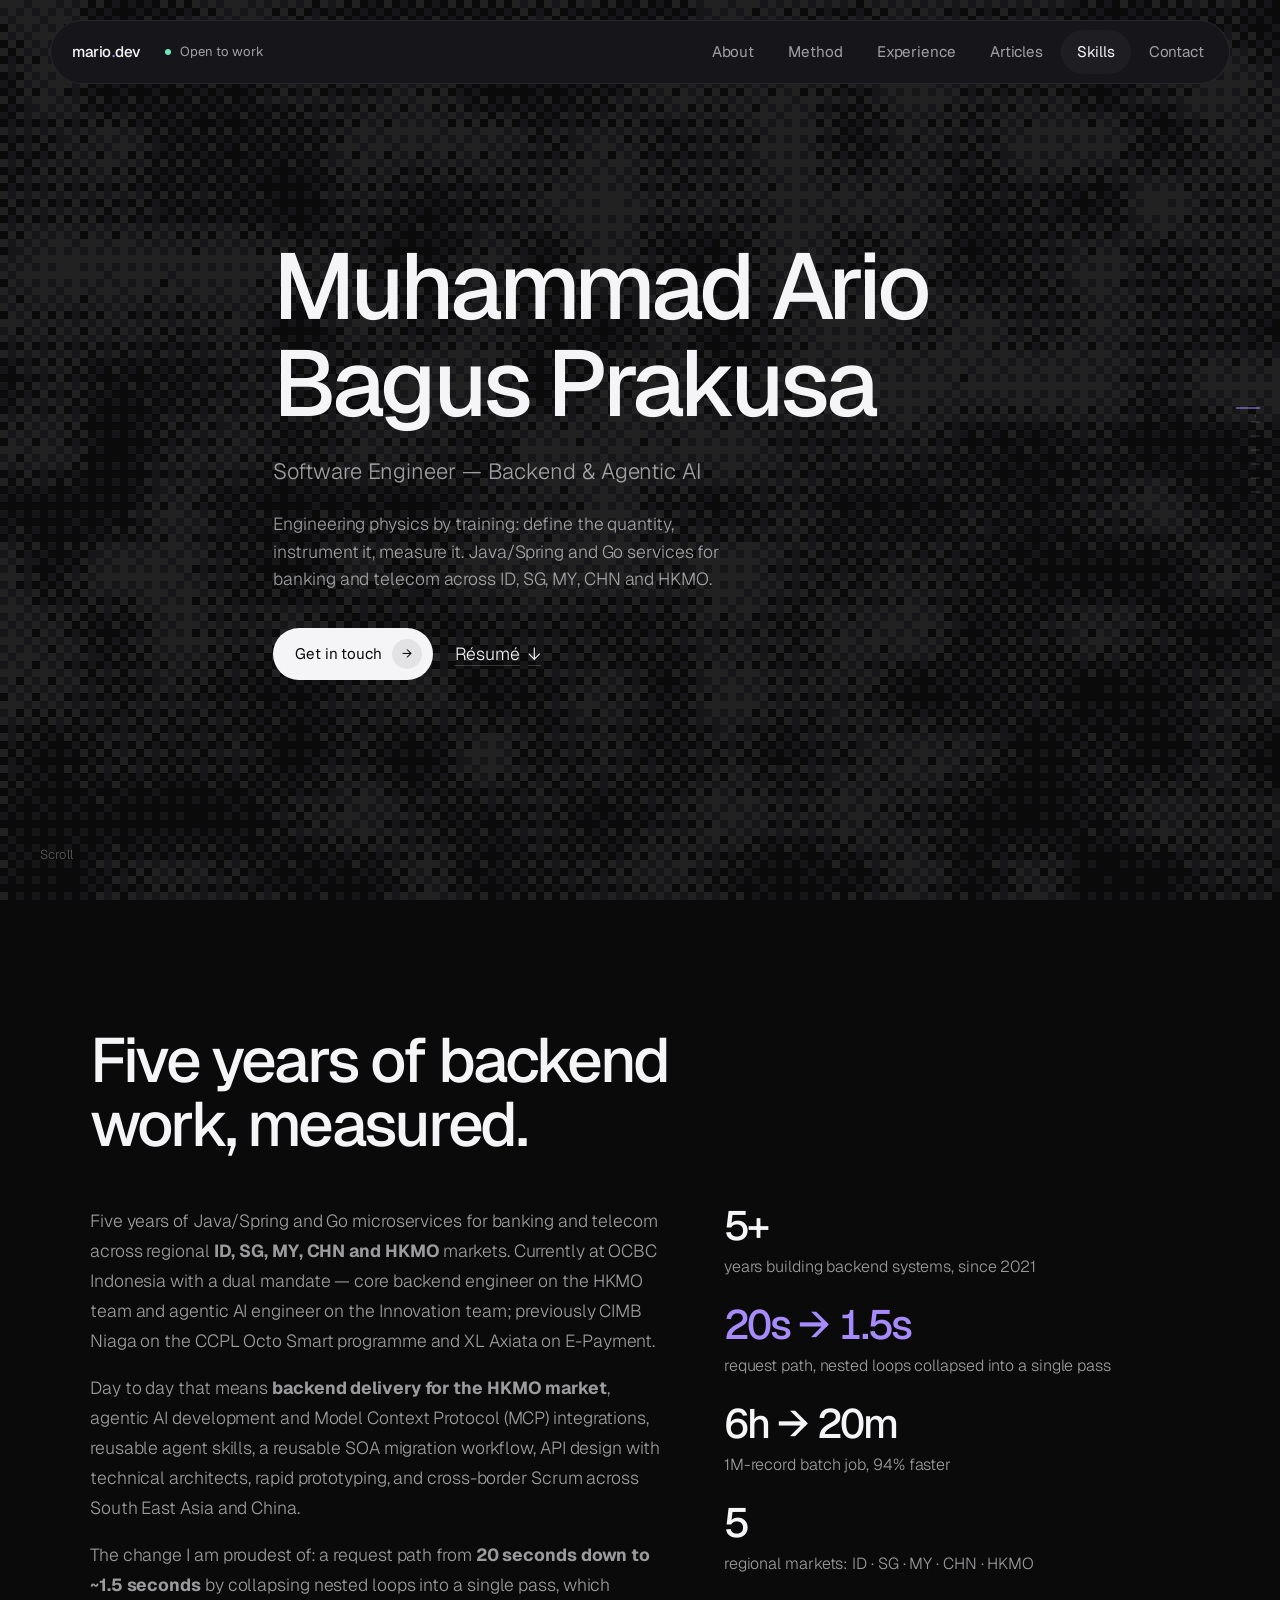
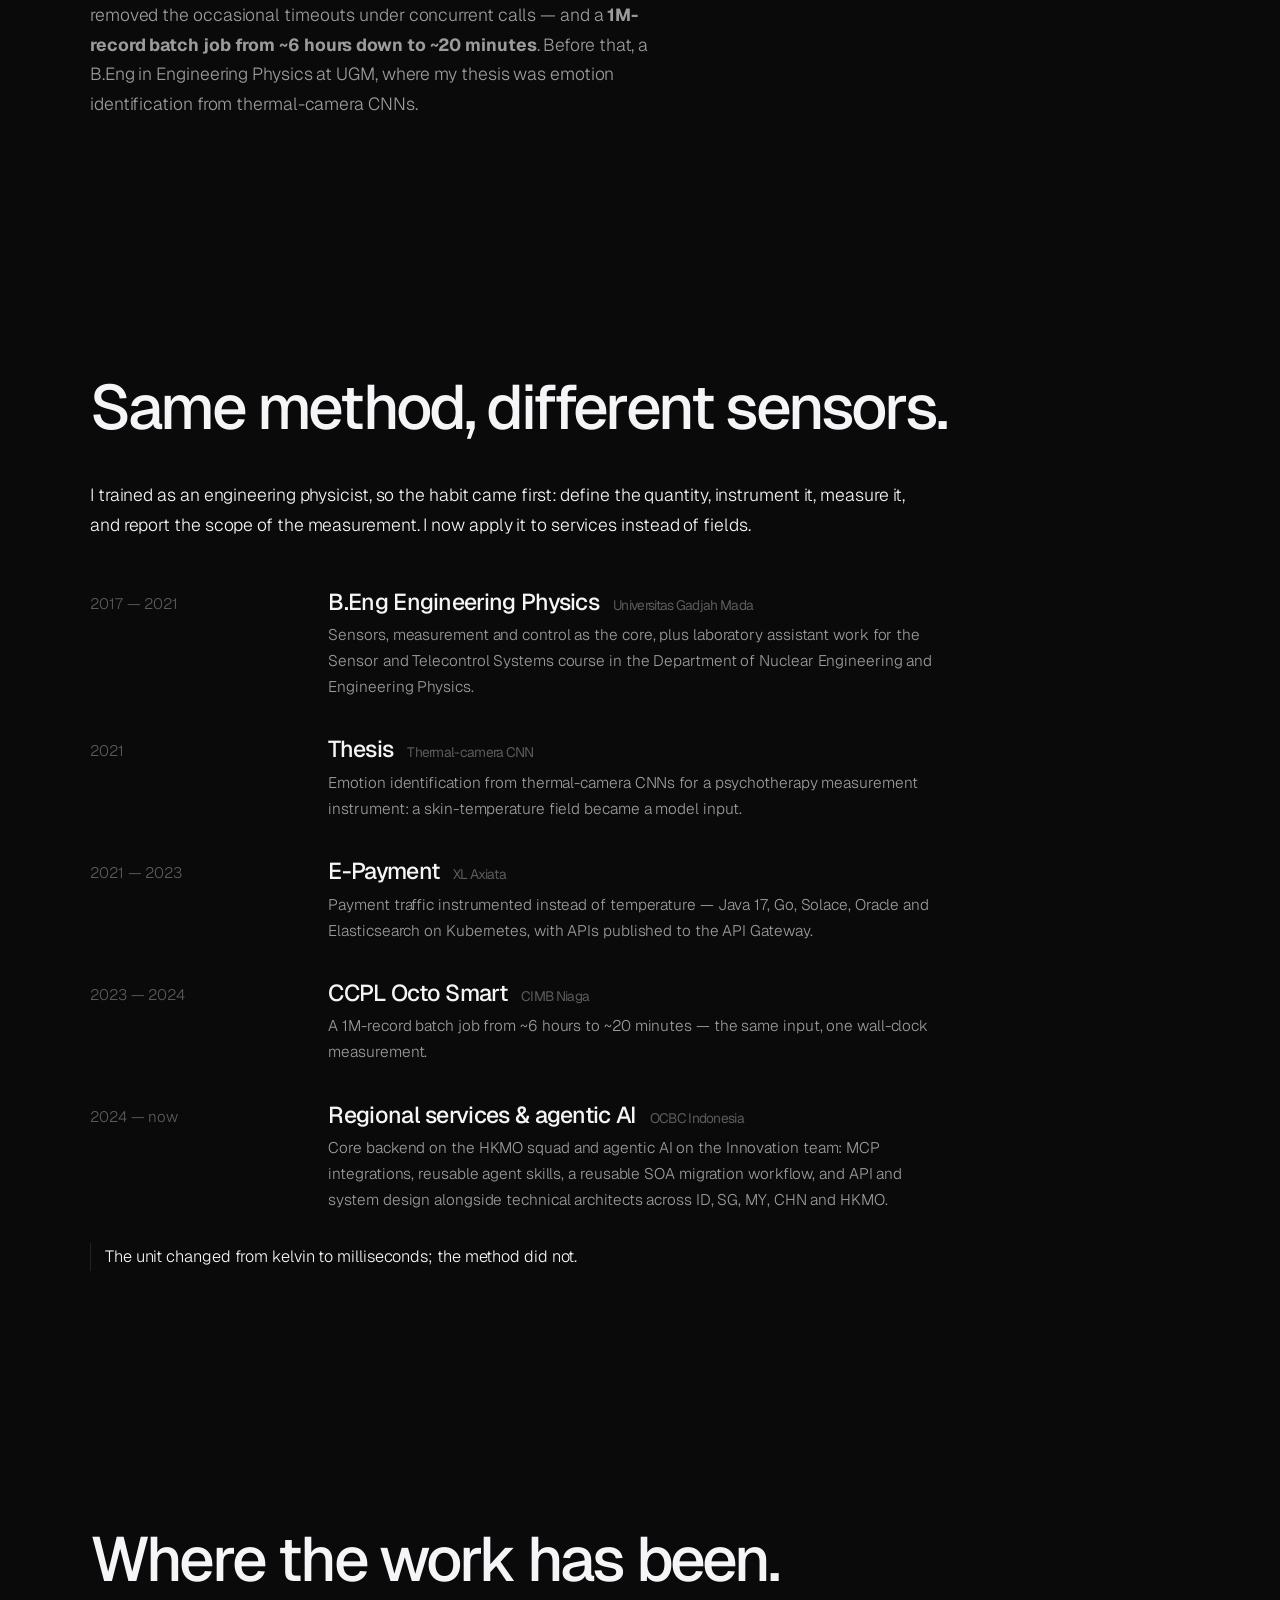
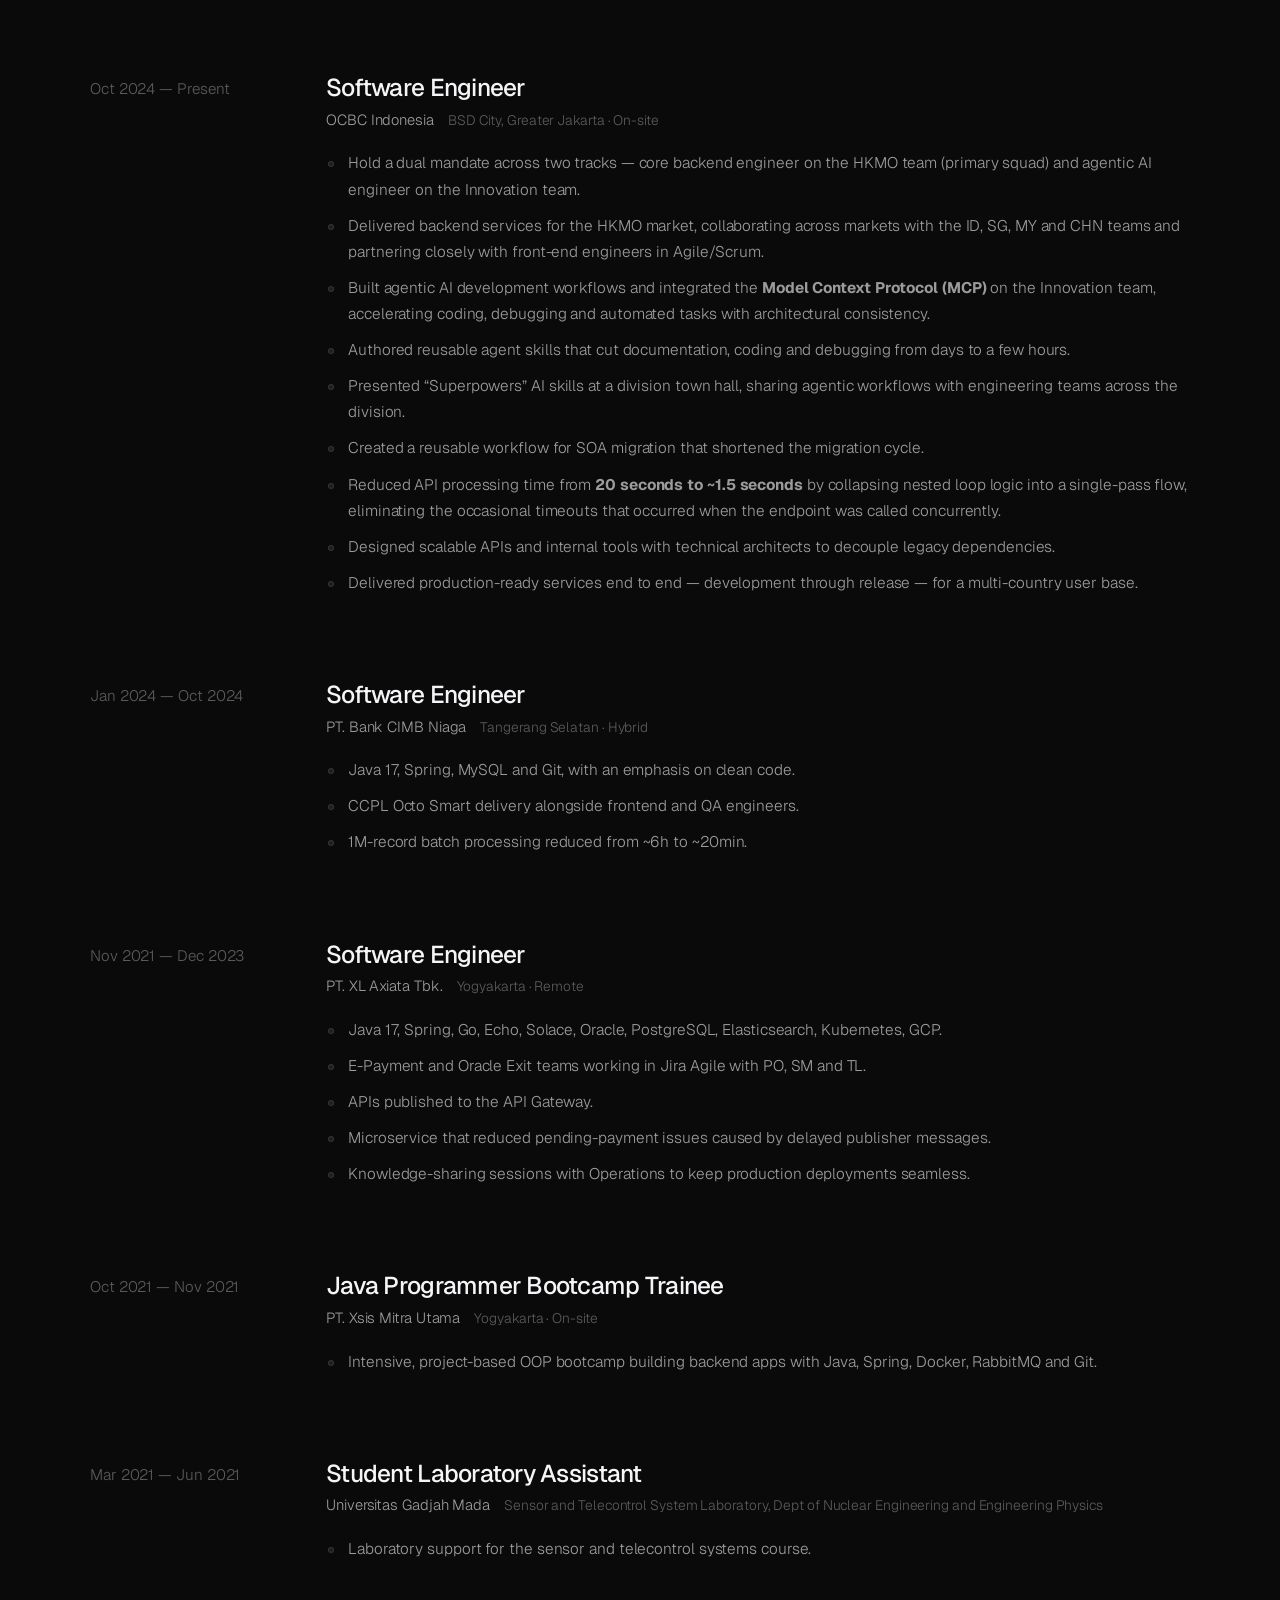
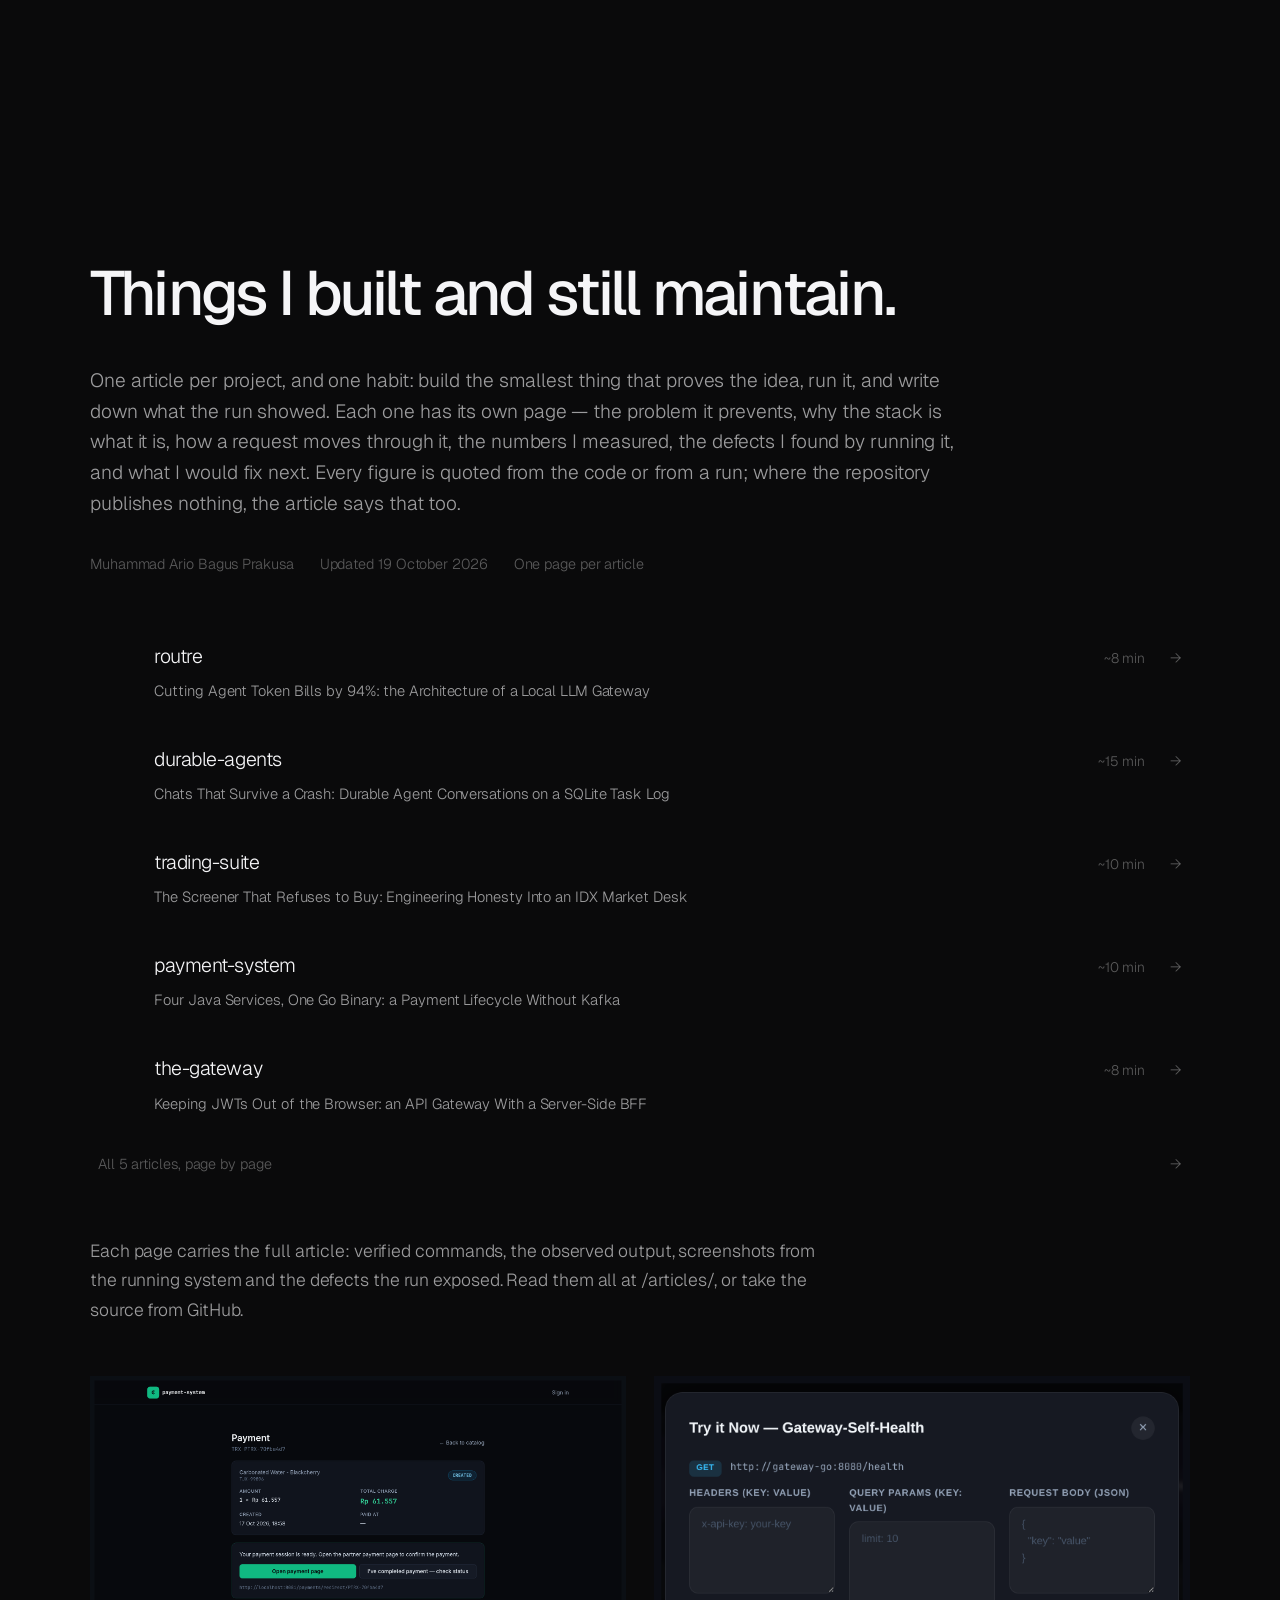
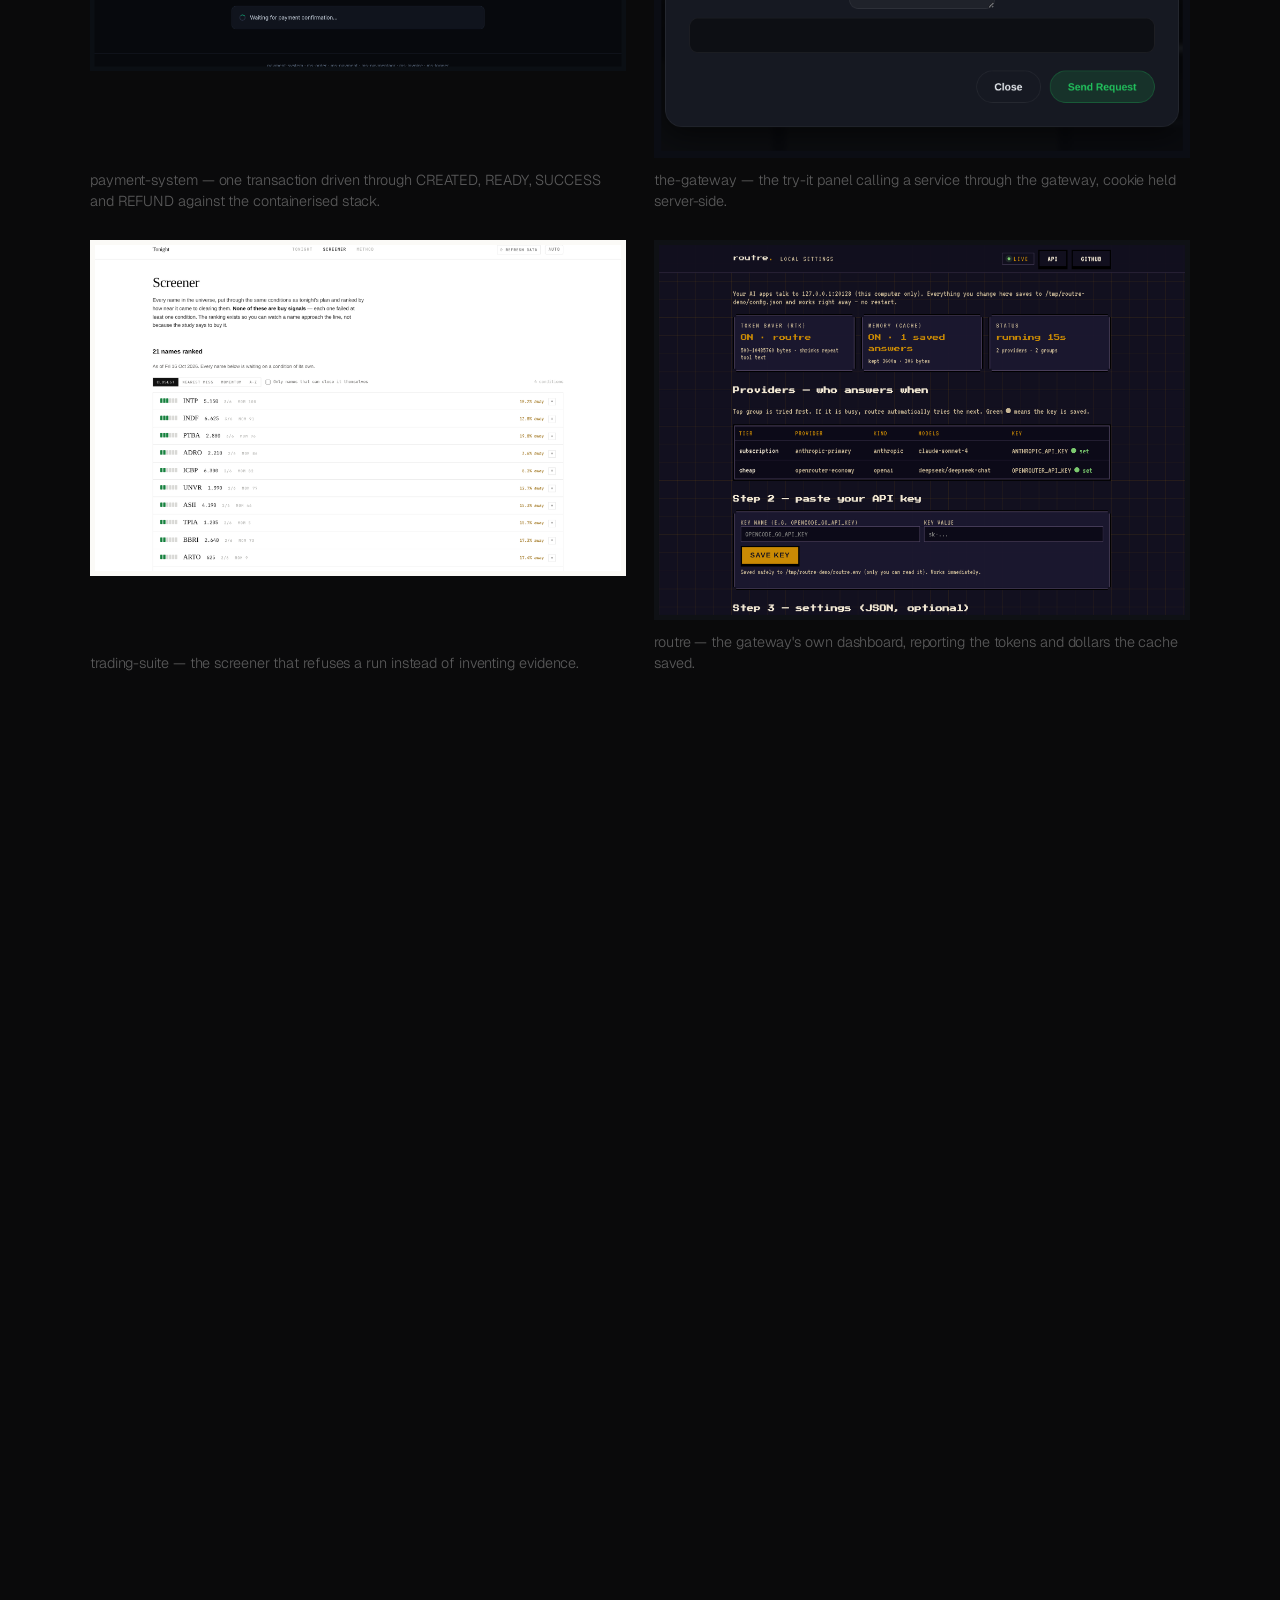
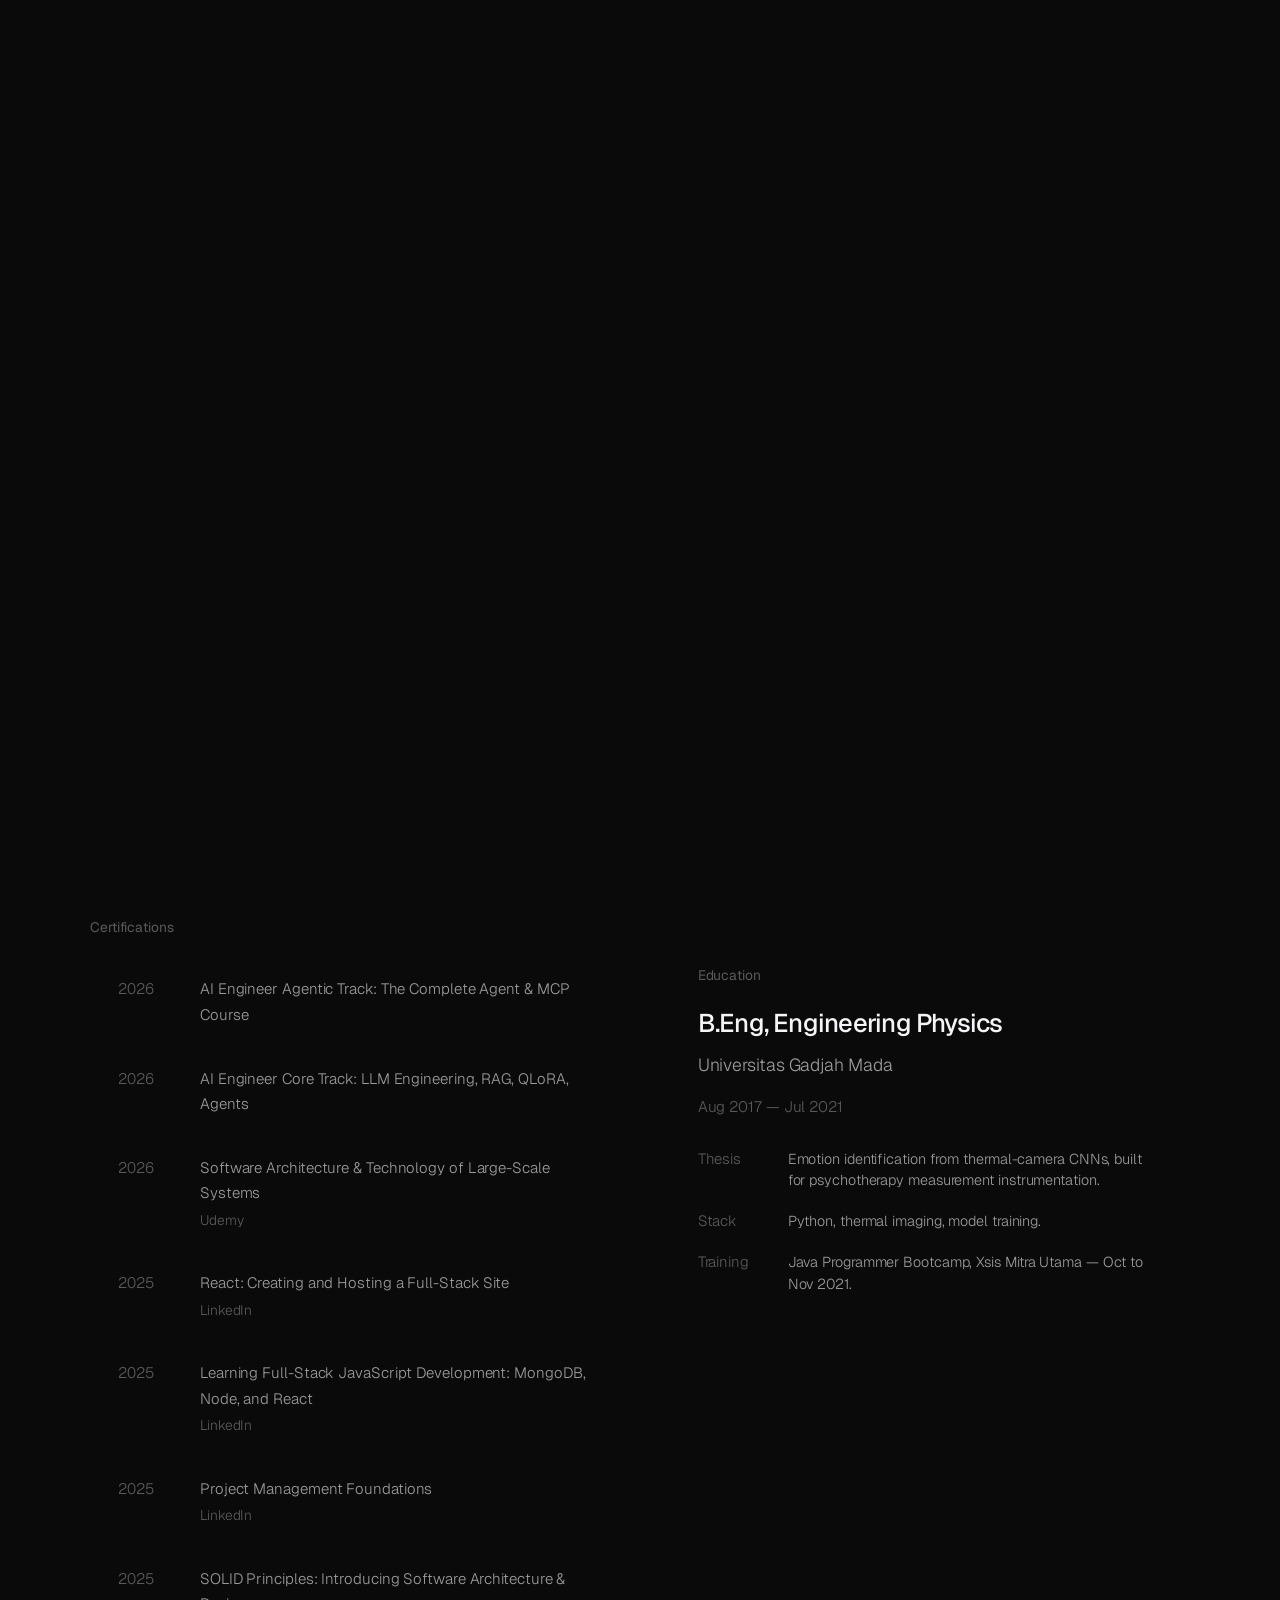
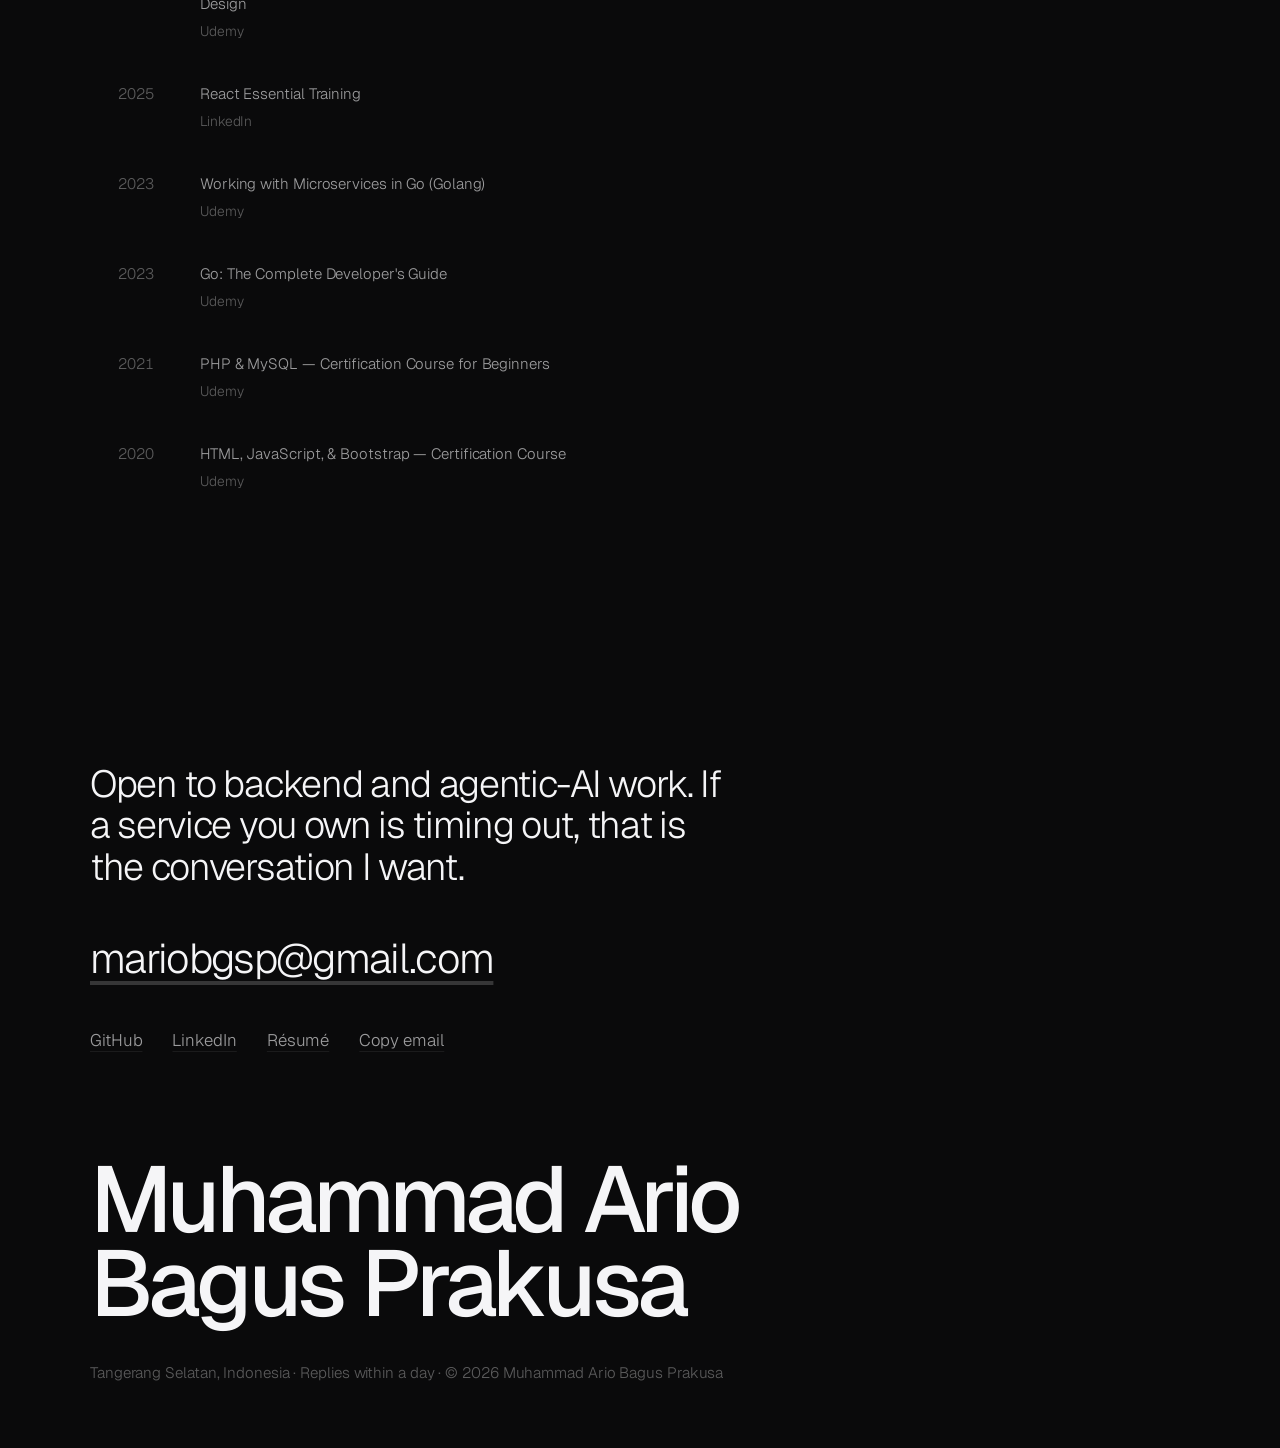
==== commit 73c229ad: "content(articles): sync generated pages from mariobgsp/articles" ====
--- a/index.html
+++ b/index.html
@@ -1050,7 +1050,7 @@
         <!-- article:begin -->
         <div class="art-meta reveal">
           <span>Muhammad Ario Bagus Prakusa</span>
-          <span>Updated <time datetime="2026-10-17">17 October 2026</time></span>
+          <span>Updated <time datetime="2026-10-19">19 October 2026</time></span>
           <span>One page per article</span>
         </div>
 
@@ -1066,7 +1066,7 @@
               <li>
                 <a class="art-index-row" href="/articles/durable-agents/">
                   <span class="art-index-name">durable-agents</span>
-                  <span class="art-index-lang">~10 min</span>
+                  <span class="art-index-lang">~15 min</span>
                   <span class="art-index-go" aria-hidden="true">&#8594;</span>
                   <span class="art-index-strap">Chats That Survive a Crash: Durable Agent Conversations on a SQLite Task Log</span>
                 </a>
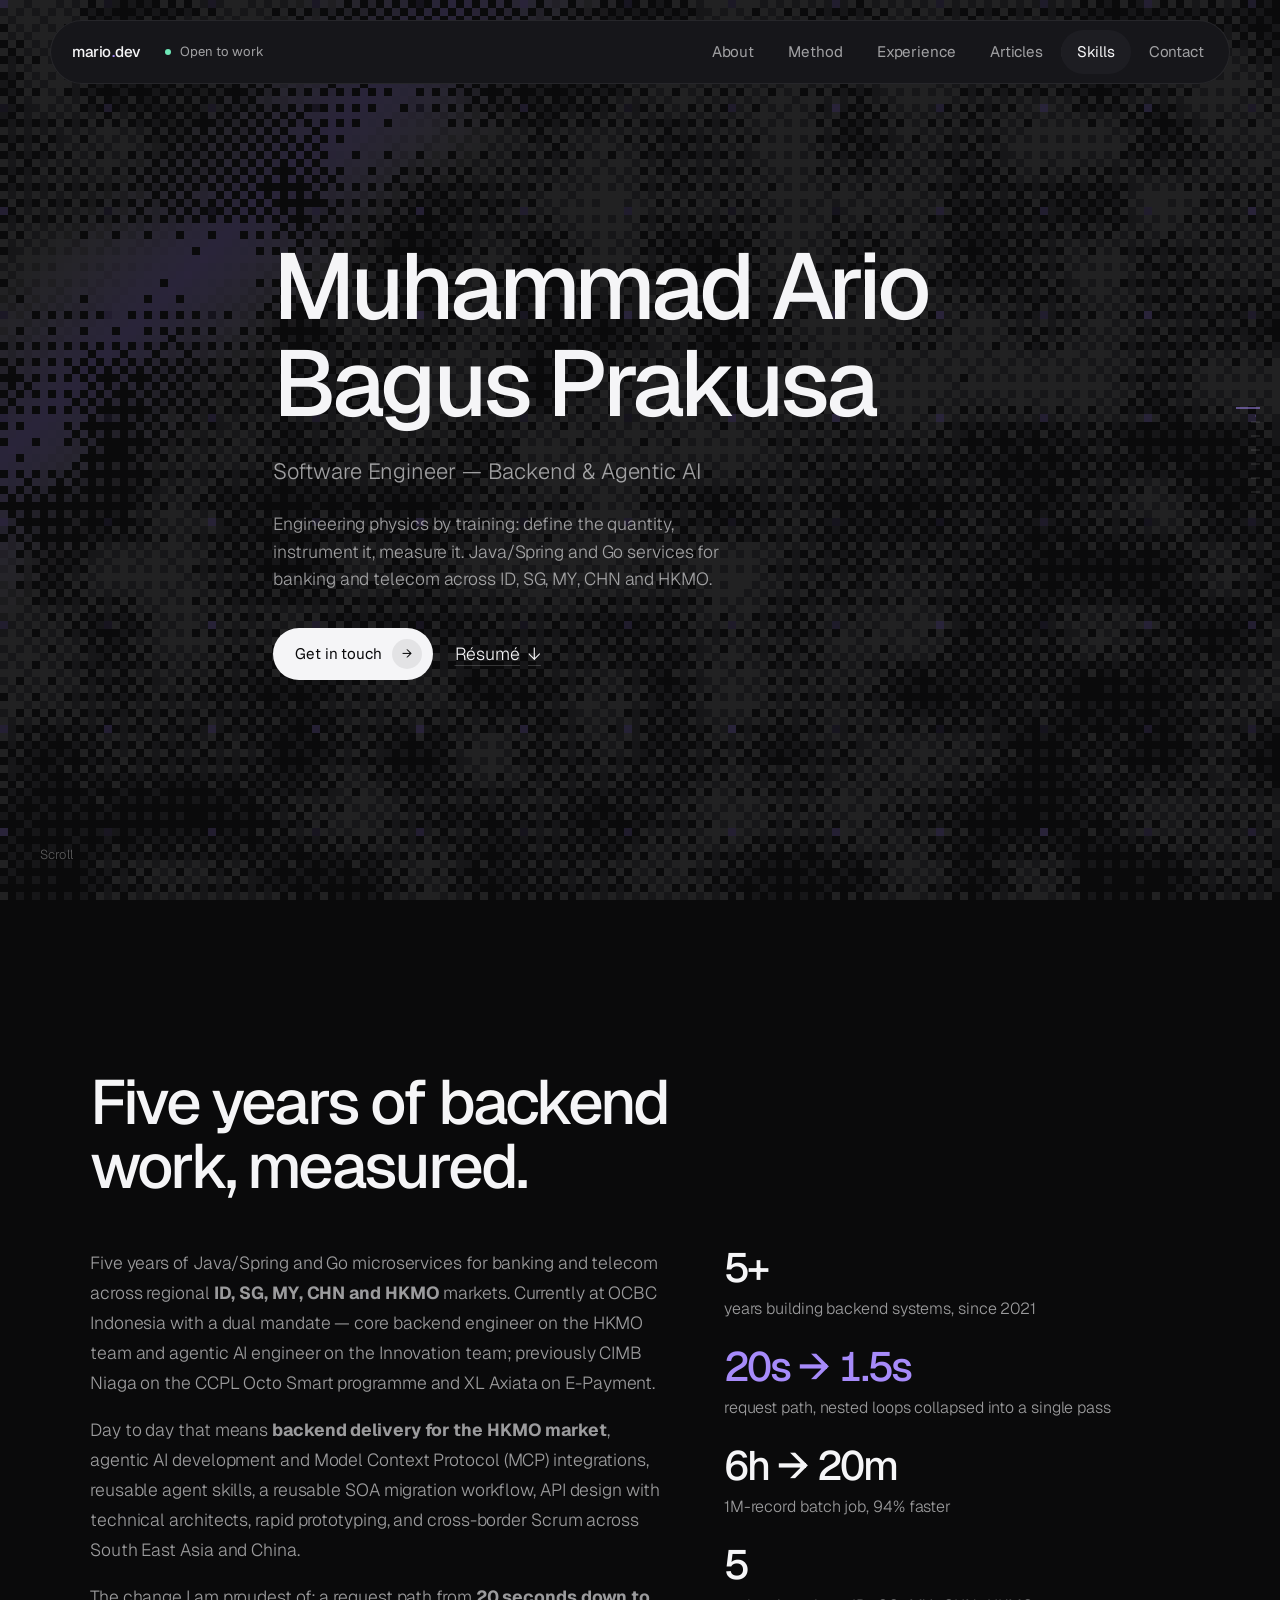
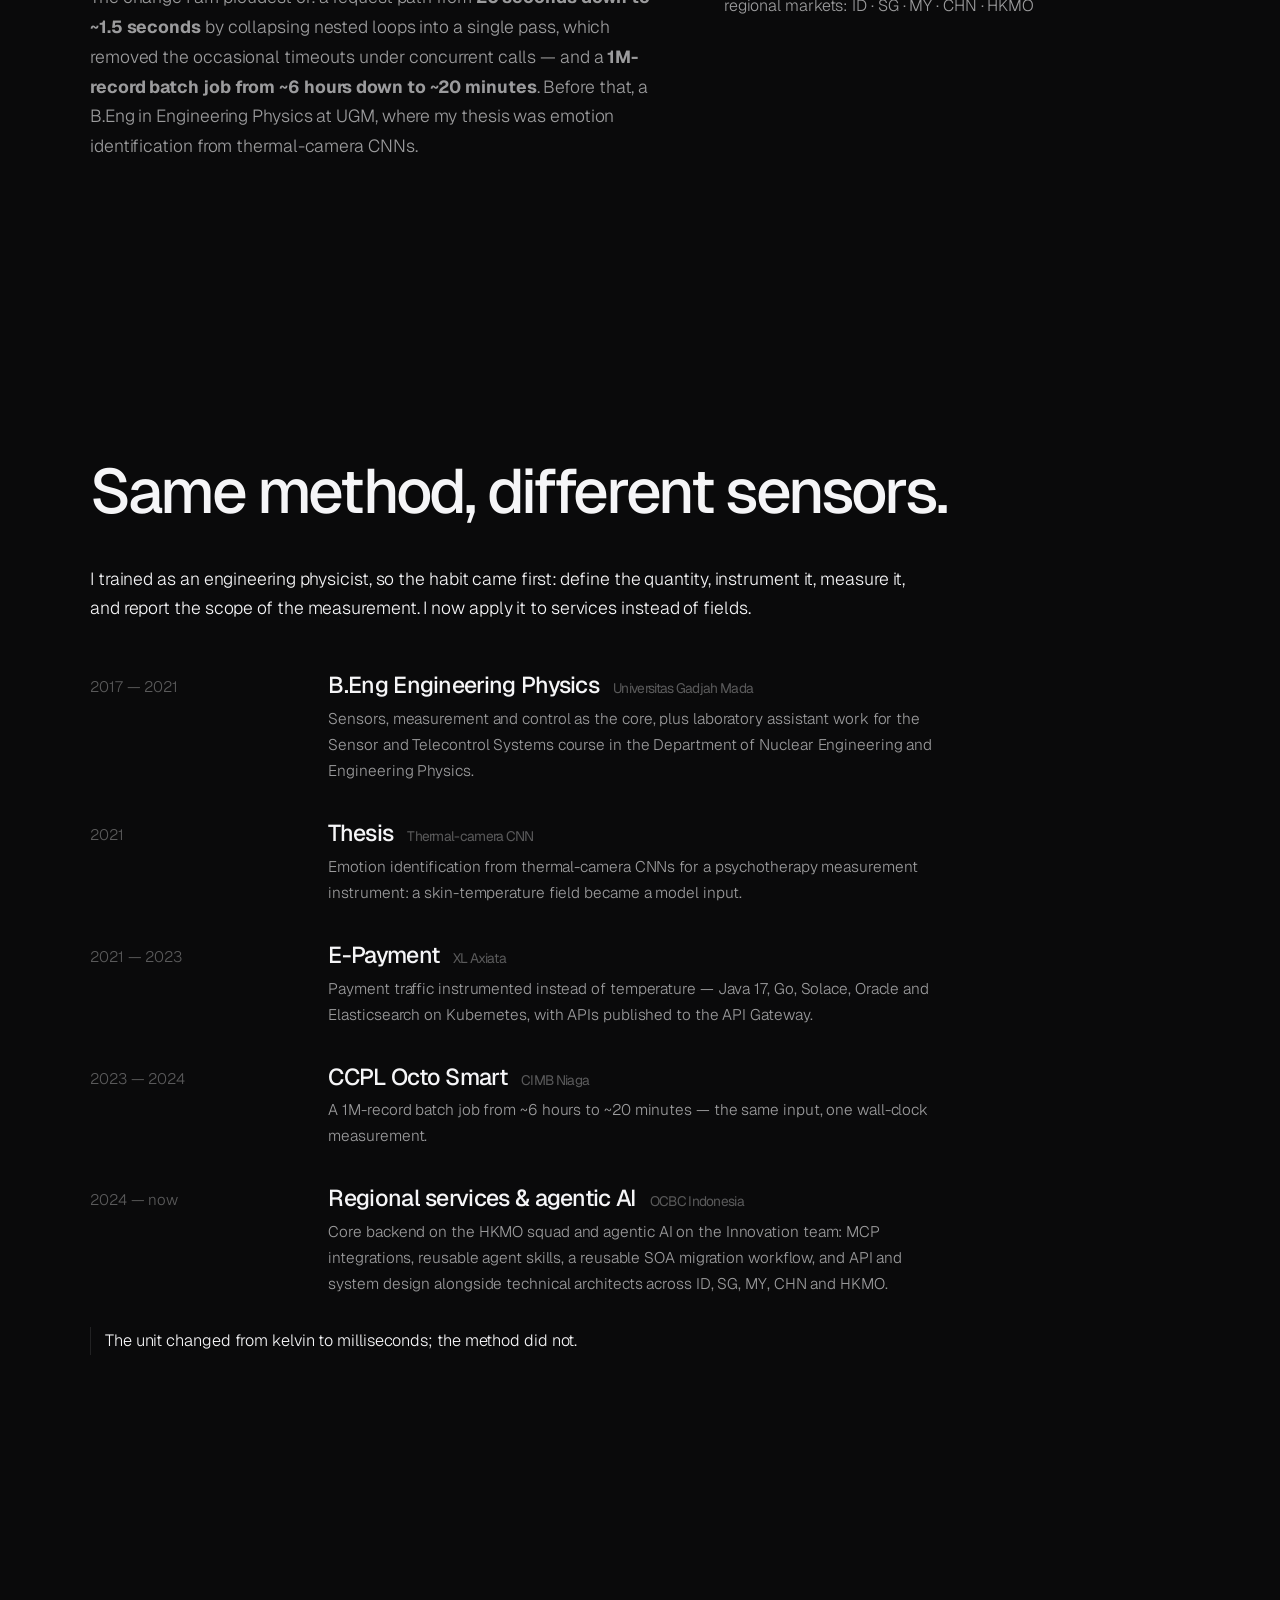
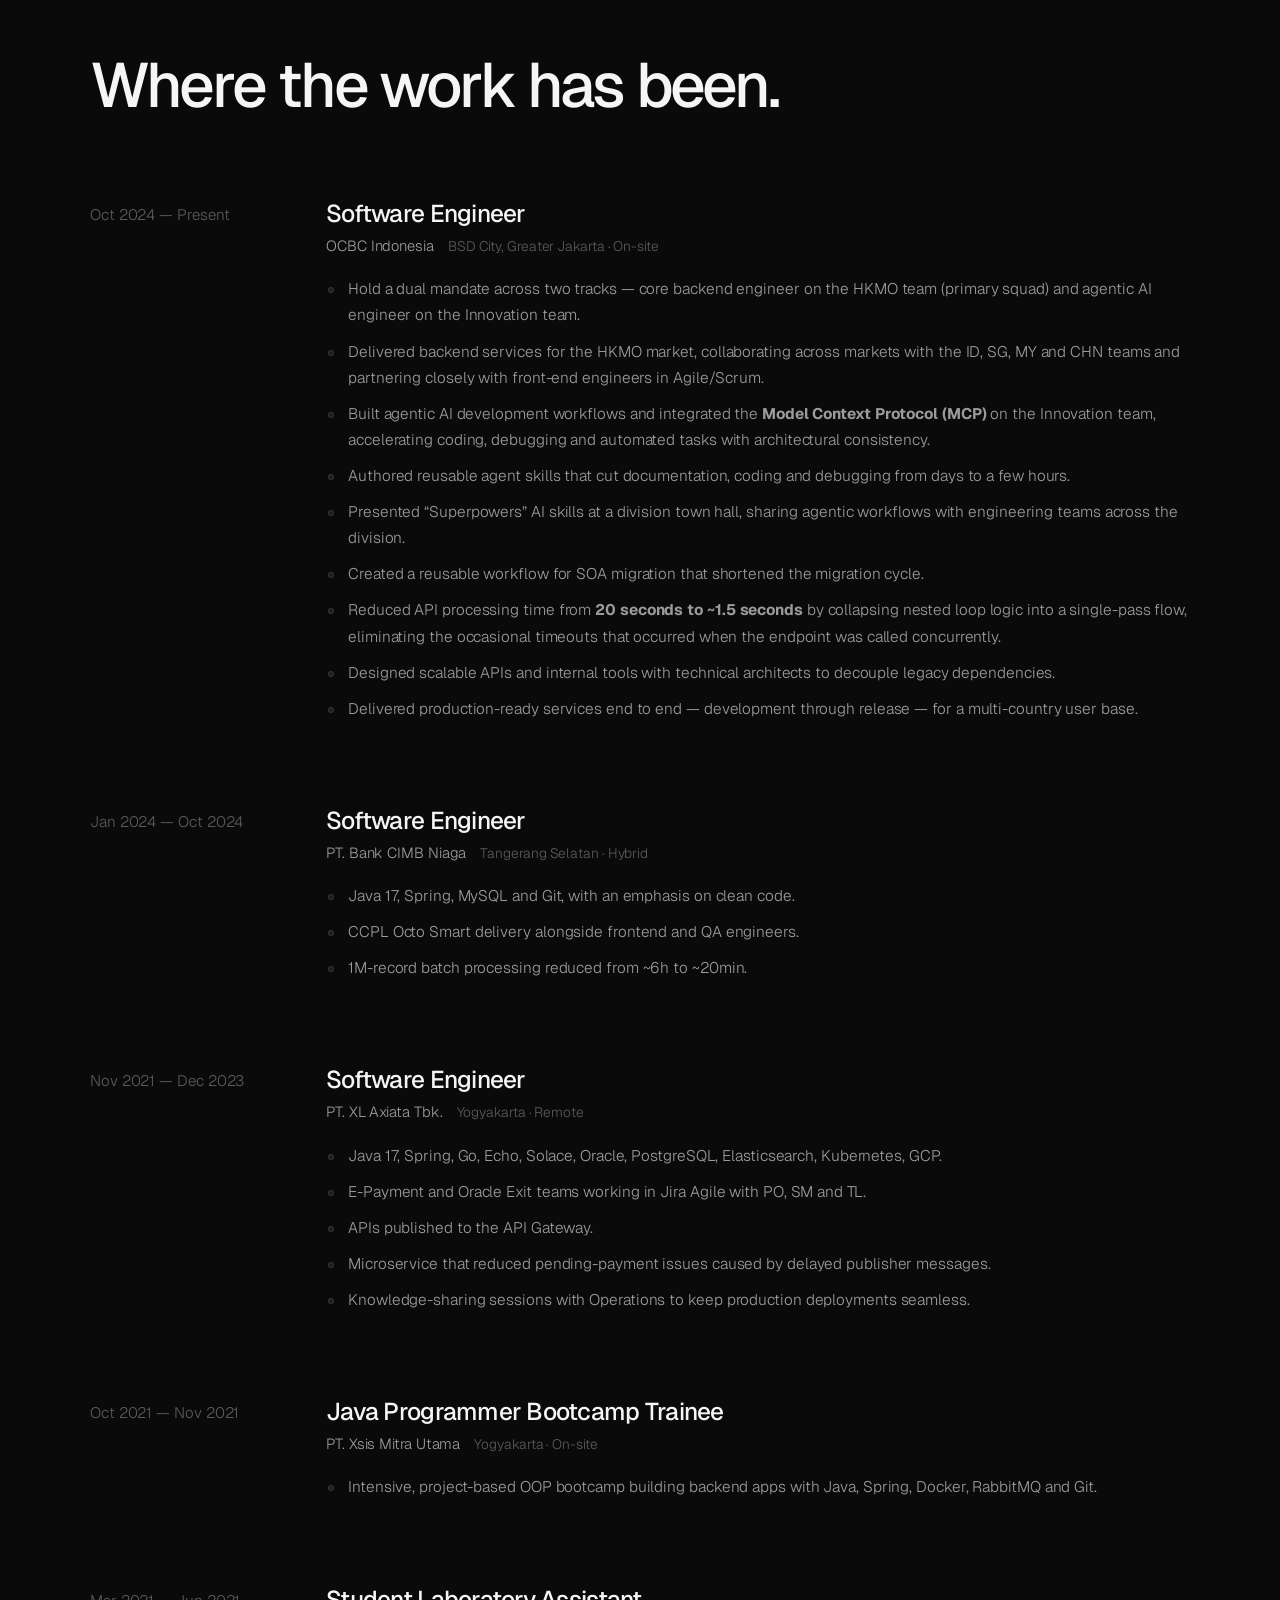
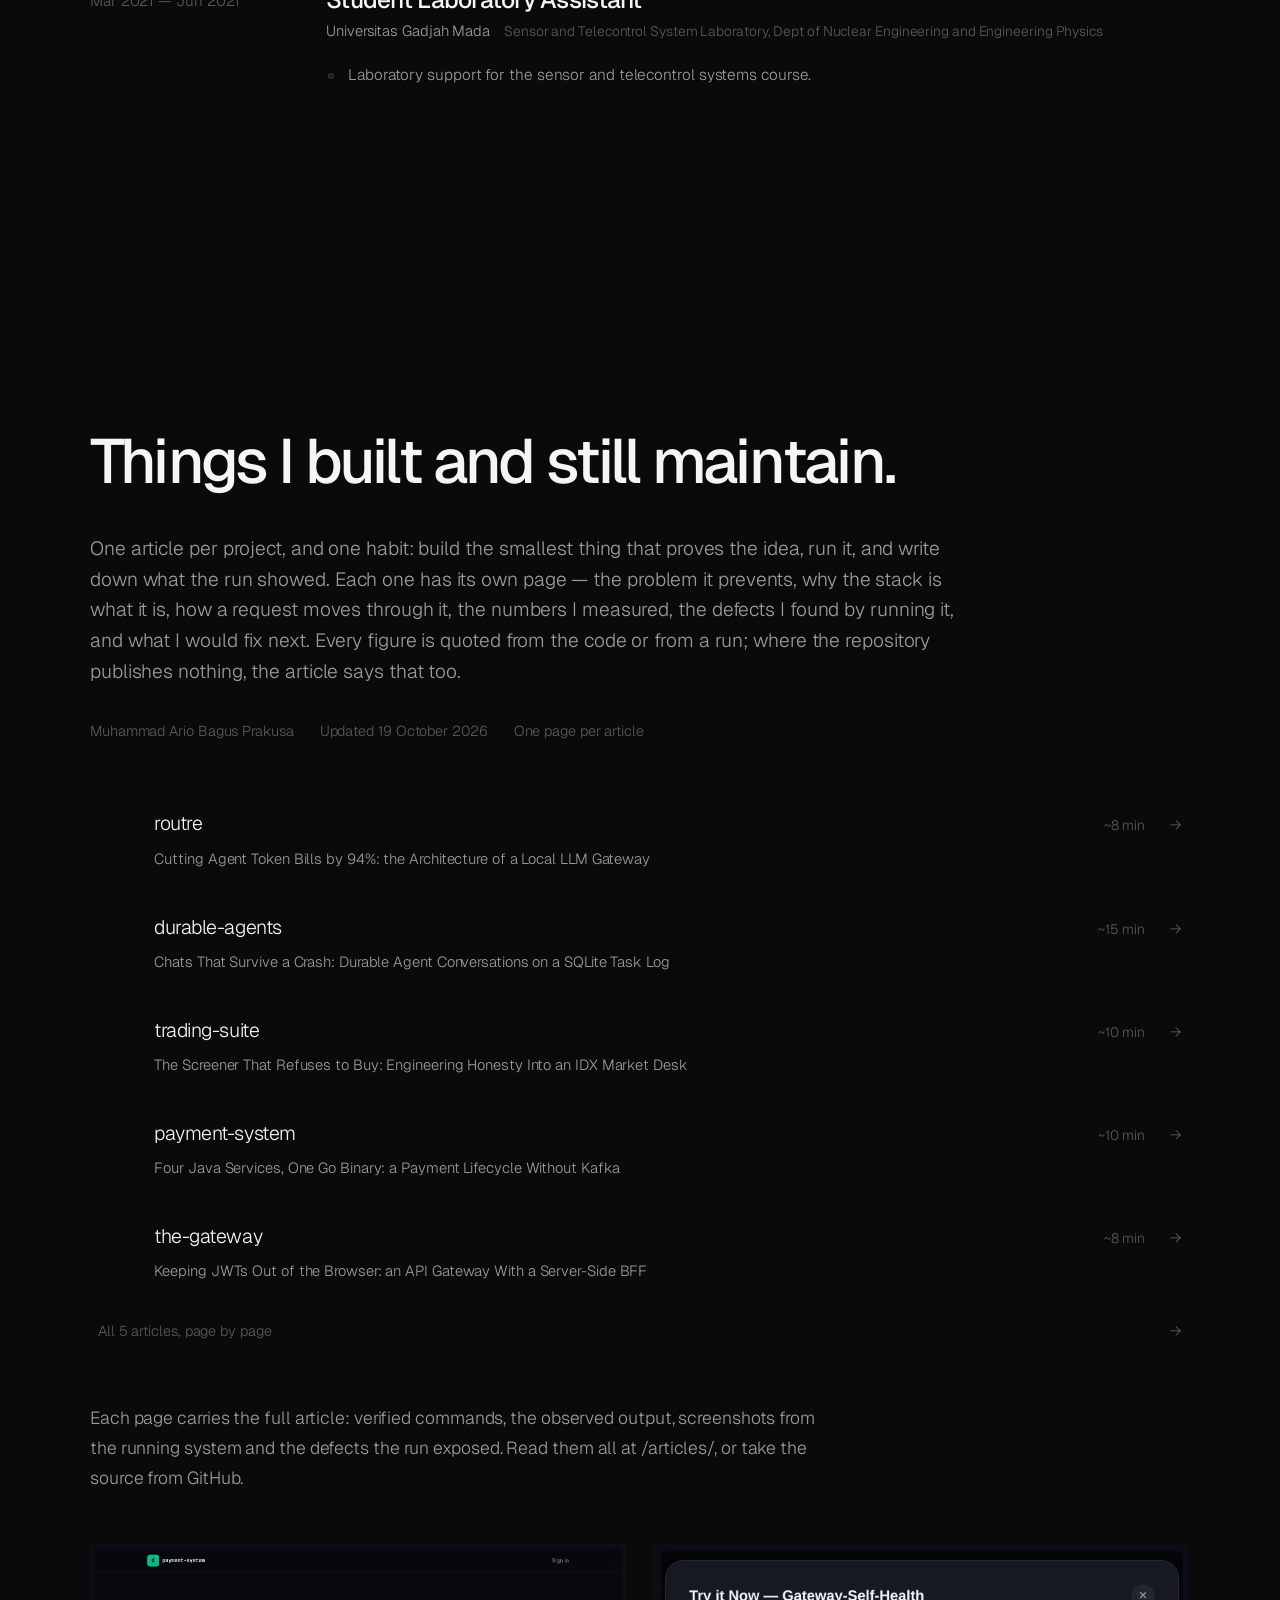
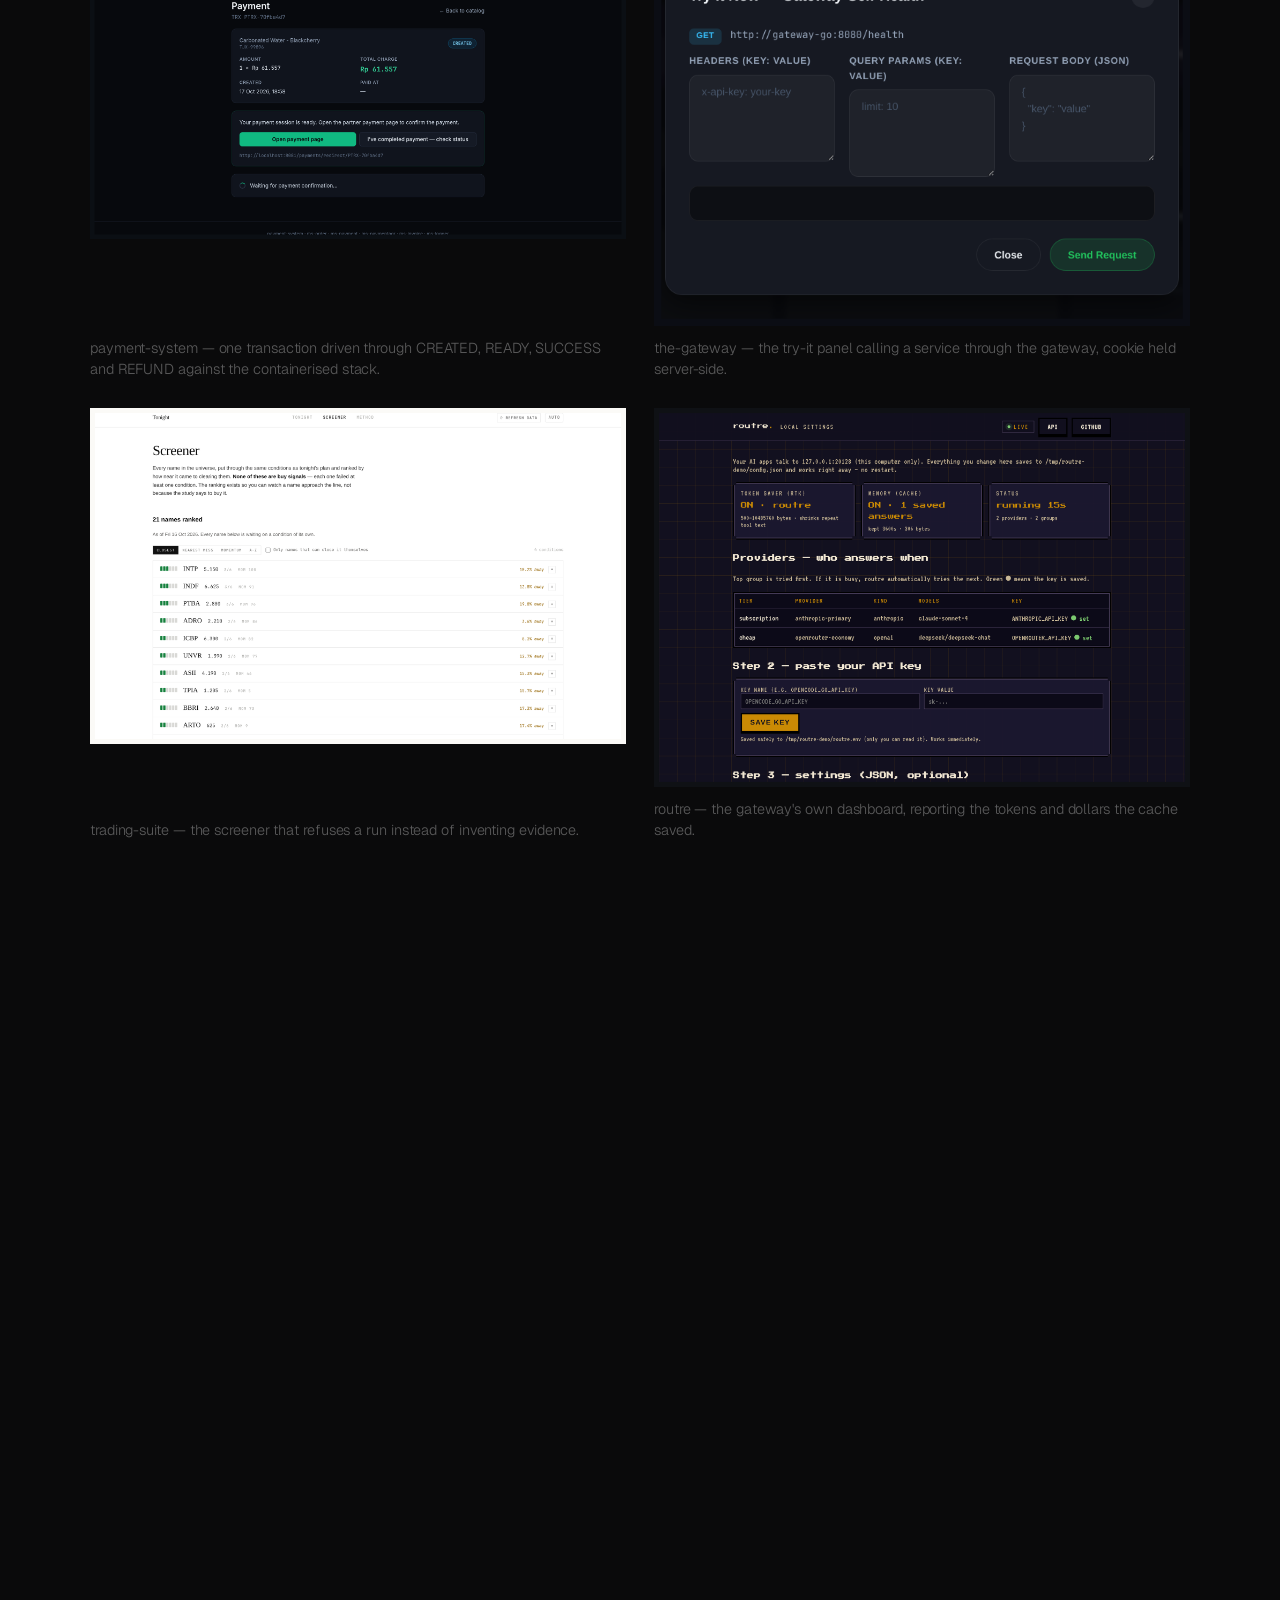
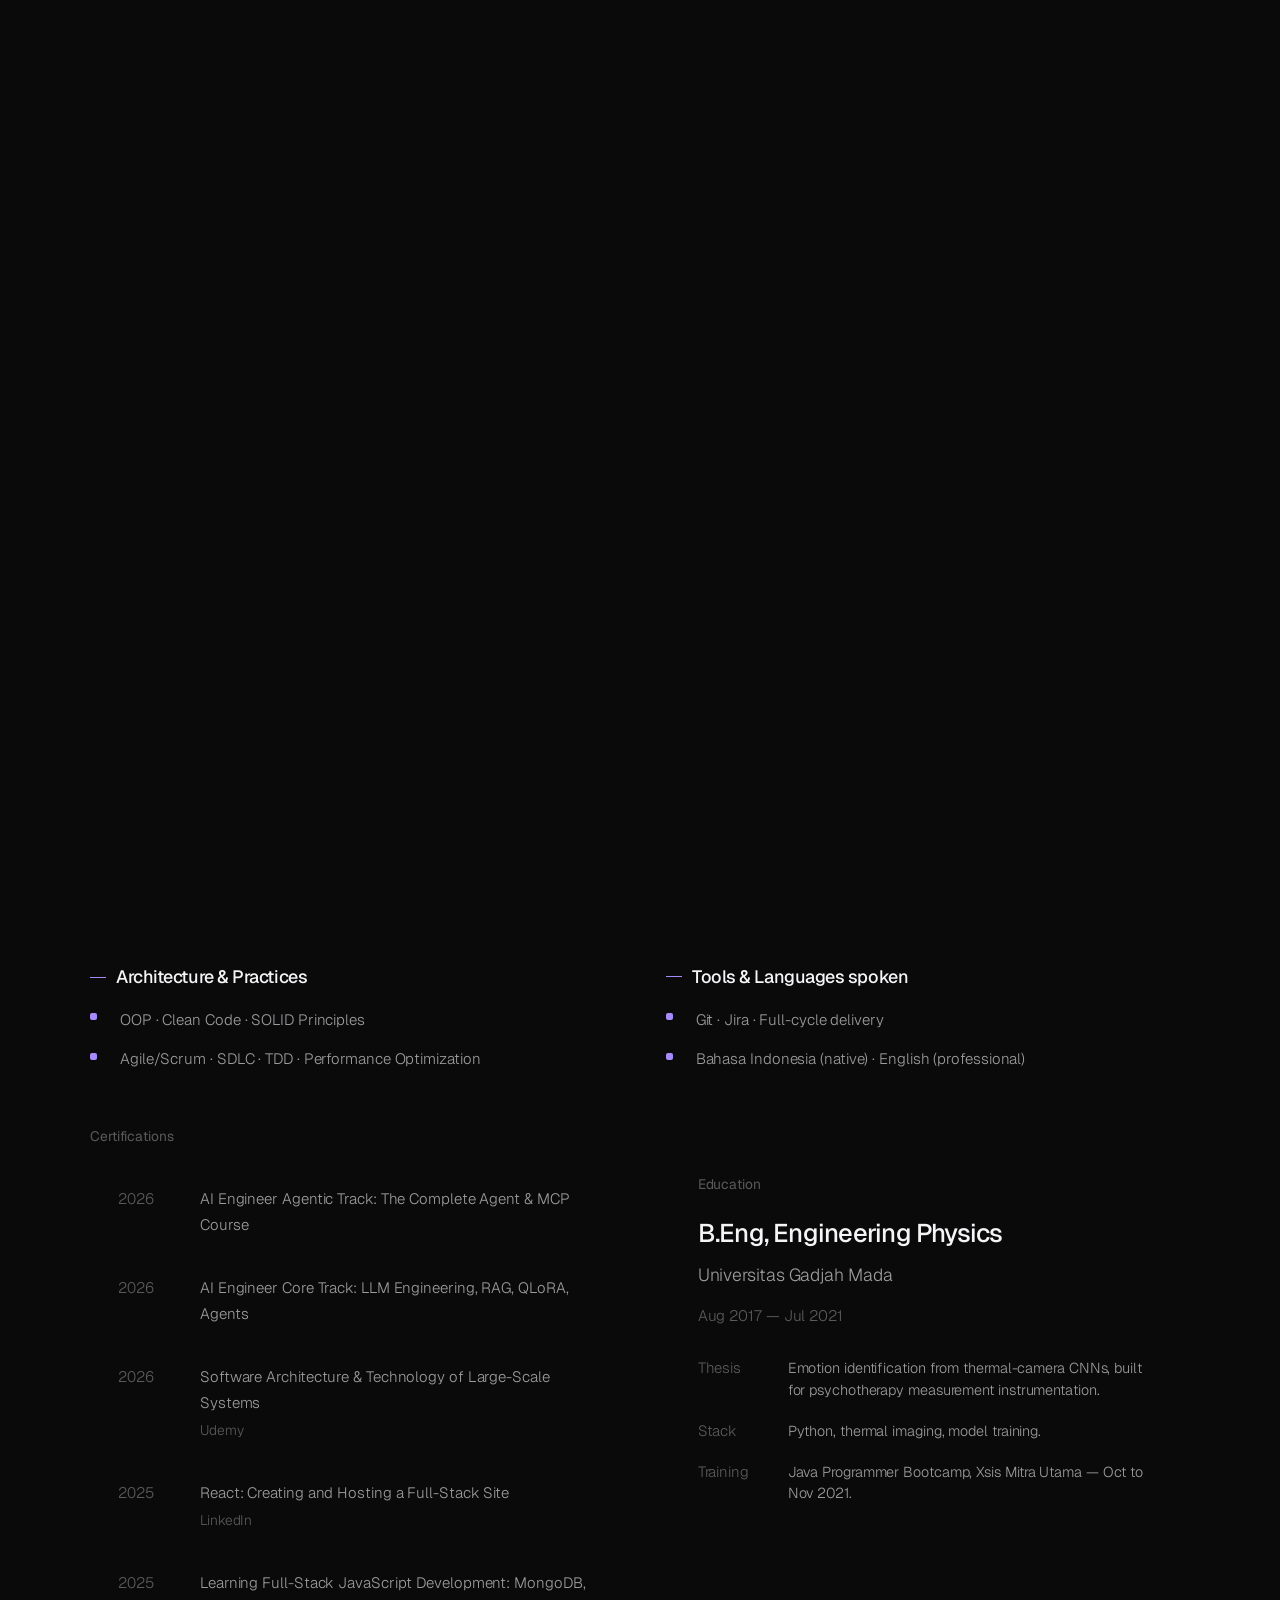
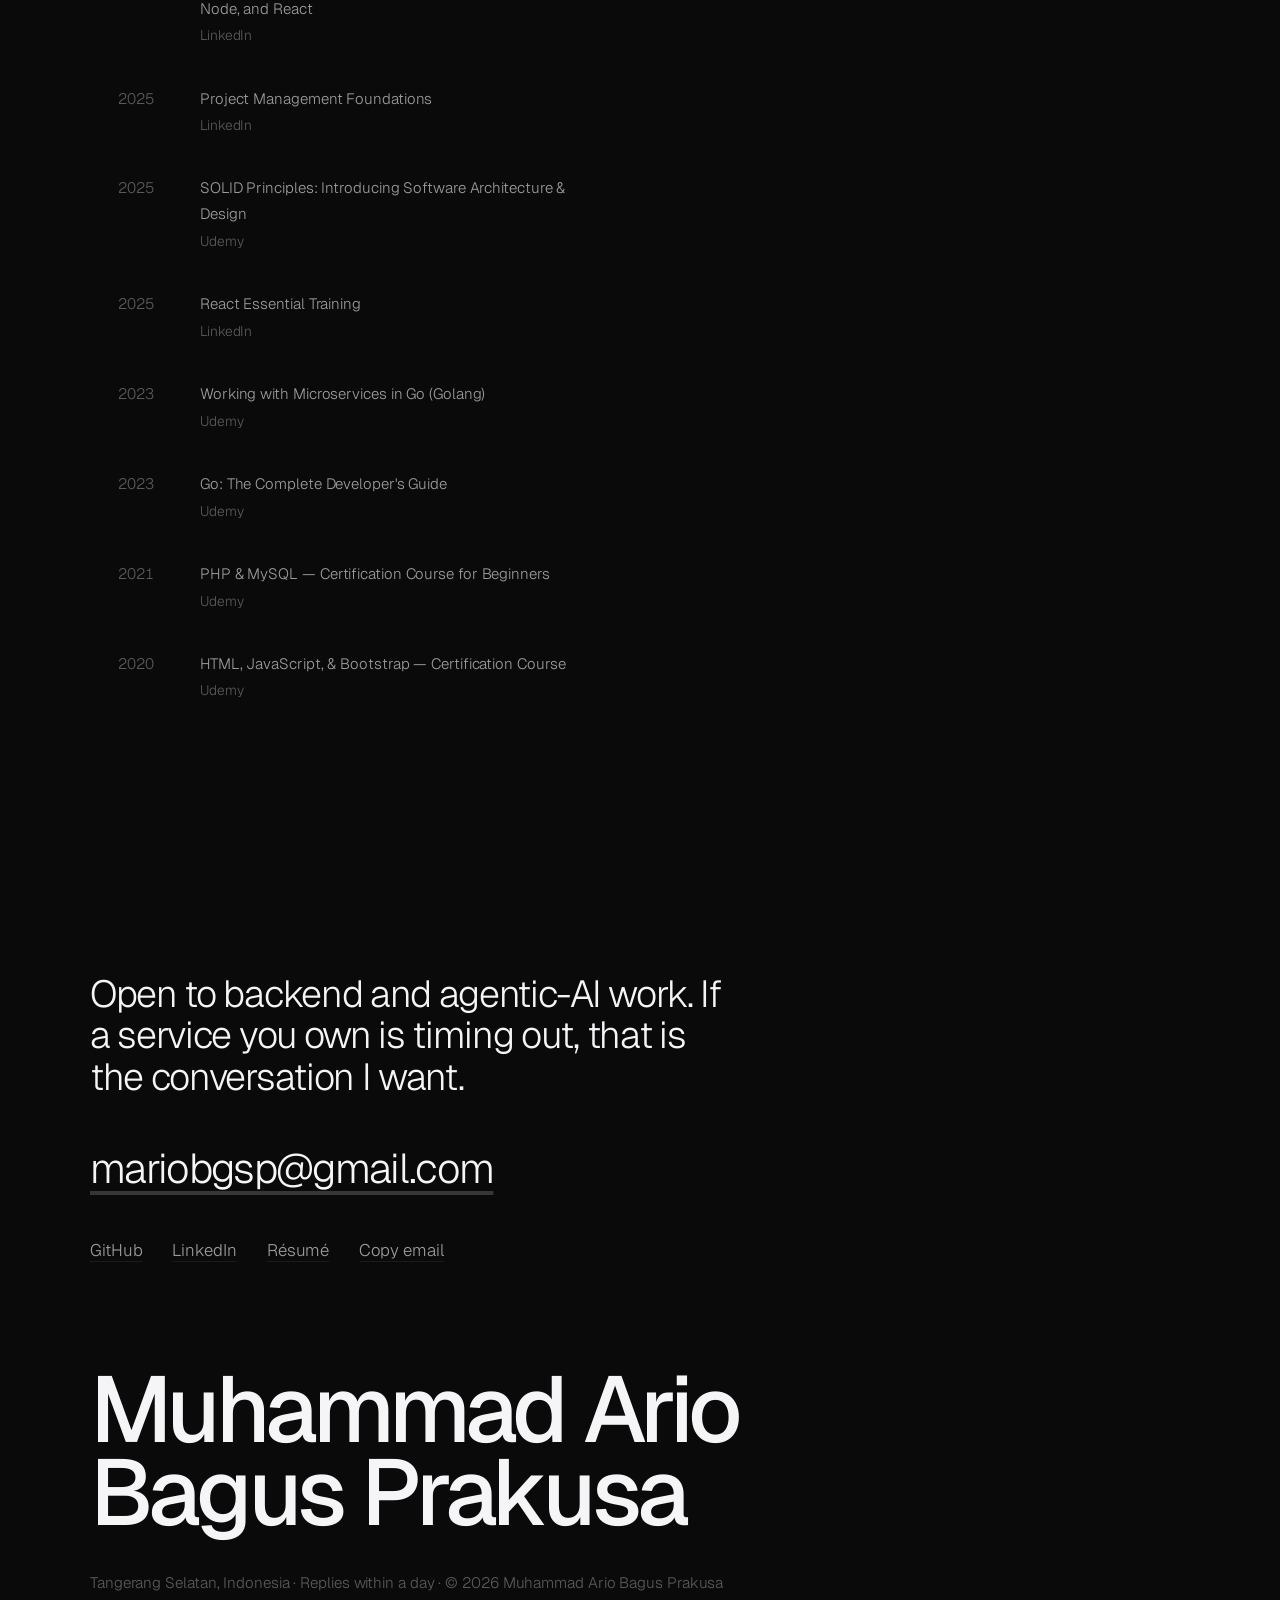
==== commit 8b1bc8ed: "feat(home): per-point entrances and hover transitions The static blocks on the home page now move po" ====
--- a/index.html
+++ b/index.html
@@ -417,7 +417,7 @@
   transition: background-color 500ms var(--ease-out);
 }
 
-.art-index-row:hover { background: rgba(255, 255, 255, 0.03); }
+.art-index-row:hover { background: var(--tint); }
 
 .art-index-name {
   grid-area: name;
@@ -678,7 +678,7 @@
 }
 
 .cert-item:hover {
-  background: rgba(255, 255, 255, 0.022);
+  background: var(--tint);
 }
 
 .cert-year {
@@ -807,6 +807,45 @@
   font-size: 0.95rem;
   color: var(--ink-3);
 }
+
+/* ----------------------------------------------------- point hovers ---
+   One visible answer per point, all flat: a solid tint, an accent bar, or
+   an accent ink. Nothing moves layout; the indent is a paint-only inset. */
+
+.exp-item {
+  border-radius: var(--r-md);
+  transition: background-color 400ms var(--ease-out), box-shadow 400ms var(--ease-out);
+}
+
+.exp-item:hover {
+  background: var(--tint);
+  box-shadow: inset 2px 0 0 0 var(--violet);
+}
+
+.exp-item .exp-role,
+.exp-item .exp-date { transition: color 400ms var(--ease-out); }
+
+.exp-item:hover .exp-role { color: var(--ink); }
+.exp-item:hover .exp-date { color: var(--ink-2); }
+
+.exp-body li::before { transition: background-color 400ms var(--ease-out), box-shadow 400ms var(--ease-out); }
+.exp-item:hover .exp-body li::before { background: var(--violet); box-shadow: none; }
+
+.cluster-item { transition: color 300ms var(--ease-out); }
+.cluster-item:hover { color: var(--ink); }
+.js .stagger.visible .cluster-item:hover .check { scale: 1.25; }
+
+.cert-item .cert-year { transition: color 400ms var(--ease-out); }
+.cert-item:hover .cert-year { color: var(--violet); }
+
+.runs-list li .runs-fig { transition: color 400ms var(--ease-out); }
+.runs-list li:hover .runs-fig { color: var(--violet); }
+
+.spec-row .spec-value { transition: color 400ms var(--ease-out); }
+.spec-row:hover .spec-value { color: var(--violet); }
+
+.art-index-name { display: inline-block; transition: transform 400ms var(--ease-out); }
+.art-index-row:hover .art-index-name { transform: translate3d(4px, 0, 0); }
 
 /* -------------------------------------------------------- responsive --- */
 
@@ -886,12 +925,12 @@
     <div class="container">
       <h2 class="section-title reveal">Five years of backend work, measured.</h2>
       <div class="about-grid" style="margin-top: clamp(32px, 4vw, 56px);">
-        <div class="about-text reveal">
+        <div class="about-text stagger">
           <p>Five years of Java/Spring and Go microservices for banking and telecom across regional <strong>ID, SG, MY, CHN and HKMO</strong> markets. Currently at OCBC Indonesia with a dual mandate &mdash; core backend engineer on the HKMO team and agentic AI engineer on the Innovation team; previously CIMB Niaga on the CCPL Octo Smart programme and XL Axiata on E-Payment.</p>
           <p>Day to day that means <strong>backend delivery for the HKMO market</strong>, agentic AI development and Model Context Protocol (MCP) integrations, reusable agent skills, a reusable SOA migration workflow, API design with technical architects, rapid prototyping, and cross-border Scrum across South East Asia and China.</p>
           <p>The change I am proudest of: a request path from <strong>20 seconds down to ~1.5 seconds</strong> by collapsing nested loops into a single pass, which removed the occasional timeouts under concurrent calls &mdash; and a <strong>1M-record batch job from ~6 hours down to ~20 minutes</strong>. Before that, a B.Eng in Engineering Physics at UGM, where my thesis was emotion identification from thermal-camera CNNs.</p>
         </div>
-        <div class="spec-stats reveal">
+        <div class="spec-stats stagger">
           <div class="spec-row"><span class="spec-value">5+</span><span class="spec-label">years building backend systems, since 2021</span></div>
           <div class="spec-row"><span class="spec-value spec-accent">20s &rarr; 1.5s</span><span class="spec-label">request path, nested loops collapsed into a single pass</span></div>
           <div class="spec-row"><span class="spec-value">6h &rarr; 20m</span><span class="spec-label">1M-record batch job, 94% faster</span></div>
@@ -966,7 +1005,7 @@
           <div class="exp-body">
             <h3 class="exp-role">Software Engineer</h3>
             <p class="exp-company">OCBC Indonesia <span class="exp-loc">BSD City, Greater Jakarta &middot; On-site</span></p>
-            <ul>
+            <ul class="stagger">
               <li>Hold a dual mandate across two tracks &mdash; core backend engineer on the HKMO team (primary squad) and agentic AI engineer on the Innovation team.</li>
               <li>Delivered backend services for the HKMO market, collaborating across markets with the ID, SG, MY and CHN teams and partnering closely with front-end engineers in Agile/Scrum.</li>
               <li>Built agentic AI development workflows and integrated the <strong>Model Context Protocol (MCP)</strong> on the Innovation team, accelerating coding, debugging and automated tasks with architectural consistency.</li>
@@ -985,7 +1024,7 @@
           <div class="exp-body">
             <h3 class="exp-role">Software Engineer</h3>
             <p class="exp-company">PT. Bank CIMB Niaga <span class="exp-loc">Tangerang Selatan &middot; Hybrid</span></p>
-            <ul>
+            <ul class="stagger">
               <li>Java 17, Spring, MySQL and Git, with an emphasis on clean code.</li>
               <li>CCPL Octo Smart delivery alongside frontend and QA engineers.</li>
               <li>1M-record batch processing reduced from ~6h to ~20min.</li>
@@ -998,7 +1037,7 @@
           <div class="exp-body">
             <h3 class="exp-role">Software Engineer</h3>
             <p class="exp-company">PT. XL Axiata Tbk. <span class="exp-loc">Yogyakarta &middot; Remote</span></p>
-            <ul>
+            <ul class="stagger">
               <li>Java 17, Spring, Go, Echo, Solace, Oracle, PostgreSQL, Elasticsearch, Kubernetes, GCP.</li>
               <li>E-Payment and Oracle Exit teams working in Jira Agile with PO, SM and TL.</li>
               <li>APIs published to the API Gateway.</li>
@@ -1013,7 +1052,7 @@
           <div class="exp-body">
             <h3 class="exp-role">Java Programmer Bootcamp Trainee</h3>
             <p class="exp-company">PT. Xsis Mitra Utama <span class="exp-loc">Yogyakarta &middot; On-site</span></p>
-            <ul>
+            <ul class="stagger">
               <li>Intensive, project-based OOP bootcamp building backend apps with Java, Spring, Docker, RabbitMQ and Git.</li>
             </ul>
           </div>
@@ -1024,7 +1063,7 @@
           <div class="exp-body">
             <h3 class="exp-role">Student Laboratory Assistant</h3>
             <p class="exp-company">Universitas Gadjah Mada <span class="exp-loc">Sensor and Telecontrol System Laboratory, Dept of Nuclear Engineering and Engineering Physics</span></p>
-            <ul>
+            <ul class="stagger">
               <li>Laboratory support for the sensor and telecontrol systems course.</li>
             </ul>
           </div>
@@ -1111,8 +1150,8 @@
           <a href="https://github.com/mariobgsp/articles" target="_blank" rel="noopener">GitHub</a>.
         </p>
 
-        <div class="evidence reveal">
-          <div class="evidence-grid">
+        <div class="evidence">
+          <div class="evidence-grid stagger">
             <figure>
               <img src="assets/articles/payment-system-checkout-ready.png" alt="Checkout screen of the payment system, transaction created and ready to pay" width="2000" height="1101" loading="lazy">
               <figcaption>payment-system &mdash; one transaction driven through CREATED, READY, SUCCESS and REFUND against the containerised stack.</figcaption>
@@ -1132,9 +1171,9 @@
           </div>
         </div>
 
-        <div class="runs reveal">
-          <h3 class="runs-title">What the runs printed</h3>
-          <ul class="runs-list">
+        <div class="runs">
+          <h3 class="runs-title reveal">What the runs printed</h3>
+          <ul class="runs-list stagger">
             <li>
               <span class="runs-fig">94%</span>
               <span class="runs-say">fewer tokens on the same agent prompts, after the gateway compressed tool output and replayed what it had already seen.</span>
@@ -1209,7 +1248,7 @@
       <div class="skills-layout">
         <div class="spec-cluster reveal">
           <h3 class="cluster-title">Languages &amp; Frameworks</h3>
-          <ul class="cluster-list">
+          <ul class="cluster-list stagger">
             <li class="cluster-item"><span class="check"></span><span>Java, Spring Framework &mdash; primary stack</span></li>
             <li class="cluster-item"><span class="check"></span><span>Go, Echo &mdash; microservices</span></li>
             <li class="cluster-item"><span class="check"></span><span>Python &middot; REST &middot; Microservices &middot; Clean Code</span></li>
@@ -1218,7 +1257,7 @@
 
         <div class="spec-cluster reveal">
           <h3 class="cluster-title">Data &amp; Infrastructure</h3>
-          <ul class="cluster-list">
+          <ul class="cluster-list stagger">
             <li class="cluster-item"><span class="check"></span><span>MySQL &middot; PostgreSQL &middot; Oracle &middot; Elasticsearch</span></li>
             <li class="cluster-item"><span class="check"></span><span>Kubernetes &middot; Docker &middot; Google Cloud Platform (GCP)</span></li>
           </ul>
@@ -1226,7 +1265,7 @@
 
         <div class="spec-cluster reveal">
           <h3 class="cluster-title">AI &amp; Agentic Systems</h3>
-          <ul class="cluster-list">
+          <ul class="cluster-list stagger">
             <li class="cluster-item"><span class="check"></span><span>Agentic AI development &middot; Model Context Protocol (MCP)</span></li>
             <li class="cluster-item"><span class="check"></span><span>Reusable agent skills &middot; AI-augmented workflows</span></li>
           </ul>
@@ -1234,7 +1273,7 @@
 
         <div class="spec-cluster reveal">
           <h3 class="cluster-title">Messaging &amp; APIs</h3>
-          <ul class="cluster-list">
+          <ul class="cluster-list stagger">
             <li class="cluster-item"><span class="check"></span><span>REST APIs &middot; Microservices &middot; SOA &middot; API Gateway</span></li>
             <li class="cluster-item"><span class="check"></span><span>Kafka &middot; RabbitMQ &middot; Solace</span></li>
           </ul>
@@ -1242,7 +1281,7 @@
 
         <div class="spec-cluster reveal">
           <h3 class="cluster-title">Architecture &amp; Practices</h3>
-          <ul class="cluster-list">
+          <ul class="cluster-list stagger">
             <li class="cluster-item"><span class="check"></span><span>OOP &middot; Clean Code &middot; SOLID Principles</span></li>
             <li class="cluster-item"><span class="check"></span><span>Agile/Scrum &middot; SDLC &middot; TDD &middot; Performance Optimization</span></li>
           </ul>
@@ -1250,15 +1289,15 @@
 
         <div class="spec-cluster reveal">
           <h3 class="cluster-title">Tools &amp; Languages spoken</h3>
-          <ul class="cluster-list">
+          <ul class="cluster-list stagger">
             <li class="cluster-item"><span class="check"></span><span>Git &middot; Jira &middot; Full-cycle delivery</span></li>
             <li class="cluster-item"><span class="check"></span><span>Bahasa Indonesia (native) &middot; English (professional)</span></li>
           </ul>
         </div>
 
-        <div class="reveal">
-          <span class="mono-tag">Certifications</span>
-          <div class="cert-panel">
+        <div>
+          <span class="mono-tag reveal">Certifications</span>
+          <div class="cert-panel stagger">
             <div class="cert-item"><span class="cert-year">2026</span><span class="cert-name">AI Engineer Agentic Track: The Complete Agent &amp; MCP Course</span></div>
             <div class="cert-item"><span class="cert-year">2026</span><span class="cert-name">AI Engineer Core Track: LLM Engineering, RAG, QLoRA, Agents</span></div>
             <div class="cert-item"><span class="cert-year">2026</span><span class="cert-name">Software Architecture &amp; Technology of Large-Scale Systems<span class="cert-issuer">Udemy</span></span></div>
@@ -1304,7 +1343,7 @@
 
       <a class="close-mail reveal" href="mailto:mariobgsp@gmail.com">mariobgsp@gmail.com</a>
 
-      <div class="close-links reveal">
+      <div class="close-links stagger">
         <a href="https://github.com/mariobgsp" target="_blank" rel="noopener">GitHub</a>
         <a href="https://linkedin.com/in/mariobgsp" target="_blank" rel="noopener">LinkedIn</a>
         <a href="assets/muhammad-ario-bagus-prakusa-cv.pdf" target="_blank" rel="noopener" download>R&eacute;sum&eacute;</a>
--- a/assets/theme.css
+++ b/assets/theme.css
@@ -36,6 +36,13 @@
   --emerald: #6ee7b7;
   --blue: #7aa2ff;
   --ok: var(--emerald);
+
+  /* the accent cycle: one of three solid hues per point, never a blend.
+     Surfaces keep their flat fill; an accent is ink or a low solid tint. */
+  --accent-1: var(--violet);
+  --accent-2: var(--emerald);
+  --accent-3: var(--blue);
+  --tint: rgba(255, 255, 255, 0.03);
 
   /* the pixel field (assets/site.js): one canvas pixel is one on-screen cell.
      The field is ambient and pointer-blind; the drift tokens are the period of
@@ -700,7 +707,7 @@
   height: 1px;
   margin: 28px 0 40px;
   border: 0;
-  background: linear-gradient(90deg, var(--line-strong), var(--line-soft) 40%, transparent);
+  background: var(--line);
 }
 
 .section-title {
@@ -719,7 +726,7 @@
   height: 1px;
   margin: 0;
   border: 0;
-  background: linear-gradient(90deg, transparent, var(--line) 18%, var(--line) 82%, transparent);
+  background: var(--line);
 }
 
 .prose {
@@ -1144,13 +1151,102 @@
   .btn:hover { will-change: transform; }
 }
 
-.stagger.visible > *:nth-child(1) { transition-delay: 40ms; }
-.stagger.visible > *:nth-child(2) { transition-delay: 110ms; }
-.stagger.visible > *:nth-child(3) { transition-delay: 180ms; }
-.stagger.visible > *:nth-child(4) { transition-delay: 250ms; }
-.stagger.visible > *:nth-child(5) { transition-delay: 320ms; }
-.stagger.visible > *:nth-child(6) { transition-delay: 390ms; }
-.stagger.visible > *:nth-child(n + 7) { transition-delay: 440ms; }
+.stagger.visible > * {
+  /* One delay rule for any list length: the index is written by assets/site.js
+     as --i, and the cap keeps a long list from waiting behind its own tail. */
+  transition-delay: min(calc(var(--i, 0) * 60ms + 30ms), 540ms);
+}
+
+/* ---------------------------------------------------------- word rise ---
+   A heading rises one word at a time out of a mask, the same mechanic as the
+   hero name. assets/site.js splits the words and marks the heading with
+   data-words; without JS the plain text stays and nothing is hidden. The
+   padding/margin pair widens the clip box without changing the layout height,
+   so descenders and cap heights are never shaved. */
+
+.js [data-words] .w {
+  display: inline-block;
+  overflow: hidden;
+  vertical-align: top;
+  padding: 0.08em 0.02em 0.18em;
+  margin: -0.08em -0.02em -0.18em;
+}
+
+.js [data-words] .w-in {
+  display: inline-block;
+  opacity: 0;
+  transform: translate3d(0, 112%, 0);
+}
+
+.js [data-words].visible .w-in,
+.js .is-seen [data-words] .w-in {
+  opacity: 1;
+  transform: translate3d(0, 0, 0);
+  transition:
+    opacity 620ms var(--ease-out),
+    transform 620ms var(--ease-out);
+  transition-delay: min(calc(var(--wi, 0) * 45ms + 60ms), 480ms);
+}
+
+/* ----------------------------------------------------------- check-in ---
+   The marker on a list point pops in with its own row: the standalone scale
+   property, so it composes with the row transform instead of overwriting it.
+   The delay is inherited from the row, so marker and row move together. */
+
+.js .cluster-item .check,
+.js .exp-body li::before {
+  scale: 0;
+  transition: scale 420ms var(--ease-pop);
+  transition-delay: inherit;
+}
+
+.js .stagger.visible .cluster-item .check,
+.js .stagger.visible .exp-body li::before { scale: 1; }
+
+/* --------------------------------------------------------- link sweep ---
+   One accent line grows from the left under a text link on hover. Applied by
+   the page styles that opt in; it never replaces an outline or focus ring. */
+
+.link-sweep {
+  position: relative;
+  text-decoration: none;
+}
+
+.link-sweep::after {
+  content: "";
+  position: absolute;
+  left: 0;
+  right: 0;
+  bottom: -3px;
+  height: 1px;
+  background: var(--violet);
+  transform: scaleX(0);
+  transform-origin: 0 50%;
+  transition: transform 360ms var(--ease-out);
+  pointer-events: none;
+}
+
+.link-sweep:hover::after,
+.link-sweep:focus-visible::after { transform: scaleX(1); }
+
+/* ----------------------------------------------------------- axis draw ---
+   A hairline axis above each section first container, drawn like the rules
+   when the section is first seen. Flat by construction: one solid 1px line. */
+
+.js .section.anchor > .container:first-child::before {
+  content: "";
+  display: block;
+  height: 1px;
+  margin: 0 0 clamp(28px, 3.2vw, 52px);
+  background: var(--line-soft);
+  transform: scaleX(0);
+  transform-origin: 0 50%;
+  transition: transform 900ms var(--ease-out);
+}
+
+.js .is-seen .section.anchor > .container:first-child::before {
+  transform: scaleX(1);
+}
 
 /* -------------------------------------------------------- channel rail ---
    One tick per section, built from the document by assets/site.js: the index
@@ -1272,13 +1368,24 @@
 .js .is-seen .section-rule { transform: scaleX(1); }
 
 .js .spec-value,
+.js .runs-fig,
 .js .stat b {
   opacity: 0.42;
-  transition: opacity 520ms var(--ease-out);
+  transform: translate3d(0, 6px, 0);
+  transition:
+    opacity 520ms var(--ease-out),
+    transform 520ms var(--ease-out);
 }
 
 .js .is-seen .spec-value,
-.js .is-seen .stat b { opacity: 1; }
+.js .is-seen .runs-fig,
+.js .is-seen .stat b {
+  opacity: 1;
+  transform: none;
+}
+
+/* A running count-up holds tabular figures so the width never jitters. */
+.counting { font-variant-numeric: tabular-nums; }
 
 /* The handoff between channels happens on the sheet chrome only, never on
    body copy, so reading contrast is unchanged as you leave a section. */
@@ -1398,6 +1505,27 @@
     transition: opacity 150ms linear !important;
   }
 
+  /* The new primitives settle to their end state: words and markers arrive,
+     figures never move, the axis simply exists. */
+  .js [data-words] .w-in {
+    opacity: 1 !important;
+    transform: none !important;
+    transition: opacity 150ms linear !important;
+    transition-delay: 0ms !important;
+  }
+
+  .js .cluster-item .check,
+  .js .exp-body li::before { scale: 1 !important; }
+
+  .js .spec-value,
+  .js .runs-fig,
+  .js .stat b {
+    opacity: 1 !important;
+    transform: none !important;
+  }
+
+  .link-sweep::after { transition: none !important; }
+
 }
 
 /* ------------------------------------- reduced transparency, print, no-js --- */
@@ -1413,6 +1541,7 @@
   /* Tier 1: the axis and the sweep are self-motion; the state stays. */
   .js .sheet-rule,
   .js .section-rule { transform: none !important; }
+  .js .section.anchor > .container:first-child::before { transform: none !important; }
   .scan-line { display: none !important; }
   .js [data-flow="is-past"] .fig-label { opacity: 1 !important; }
 }
@@ -1464,10 +1593,24 @@
   .js .reveal,
   .js .stagger > *,
   .js .spec-value,
+  .js .runs-fig,
   .js .stat b {
     opacity: 1 !important;
     --lift: 0px !important;
+    transform: none !important;
   }
+
+  .js [data-words] .w-in {
+    opacity: 1 !important;
+    transform: none !important;
+  }
+
+  .js .cluster-item .check,
+  .js .exp-body li::before { scale: 1 !important; }
+
+  .js .sheet-rule,
+  .js .section-rule,
+  .js .section.anchor > .container:first-child::before { transform: none !important; }
 
   .js.hero-intro .hero * {
     opacity: 1 !important;
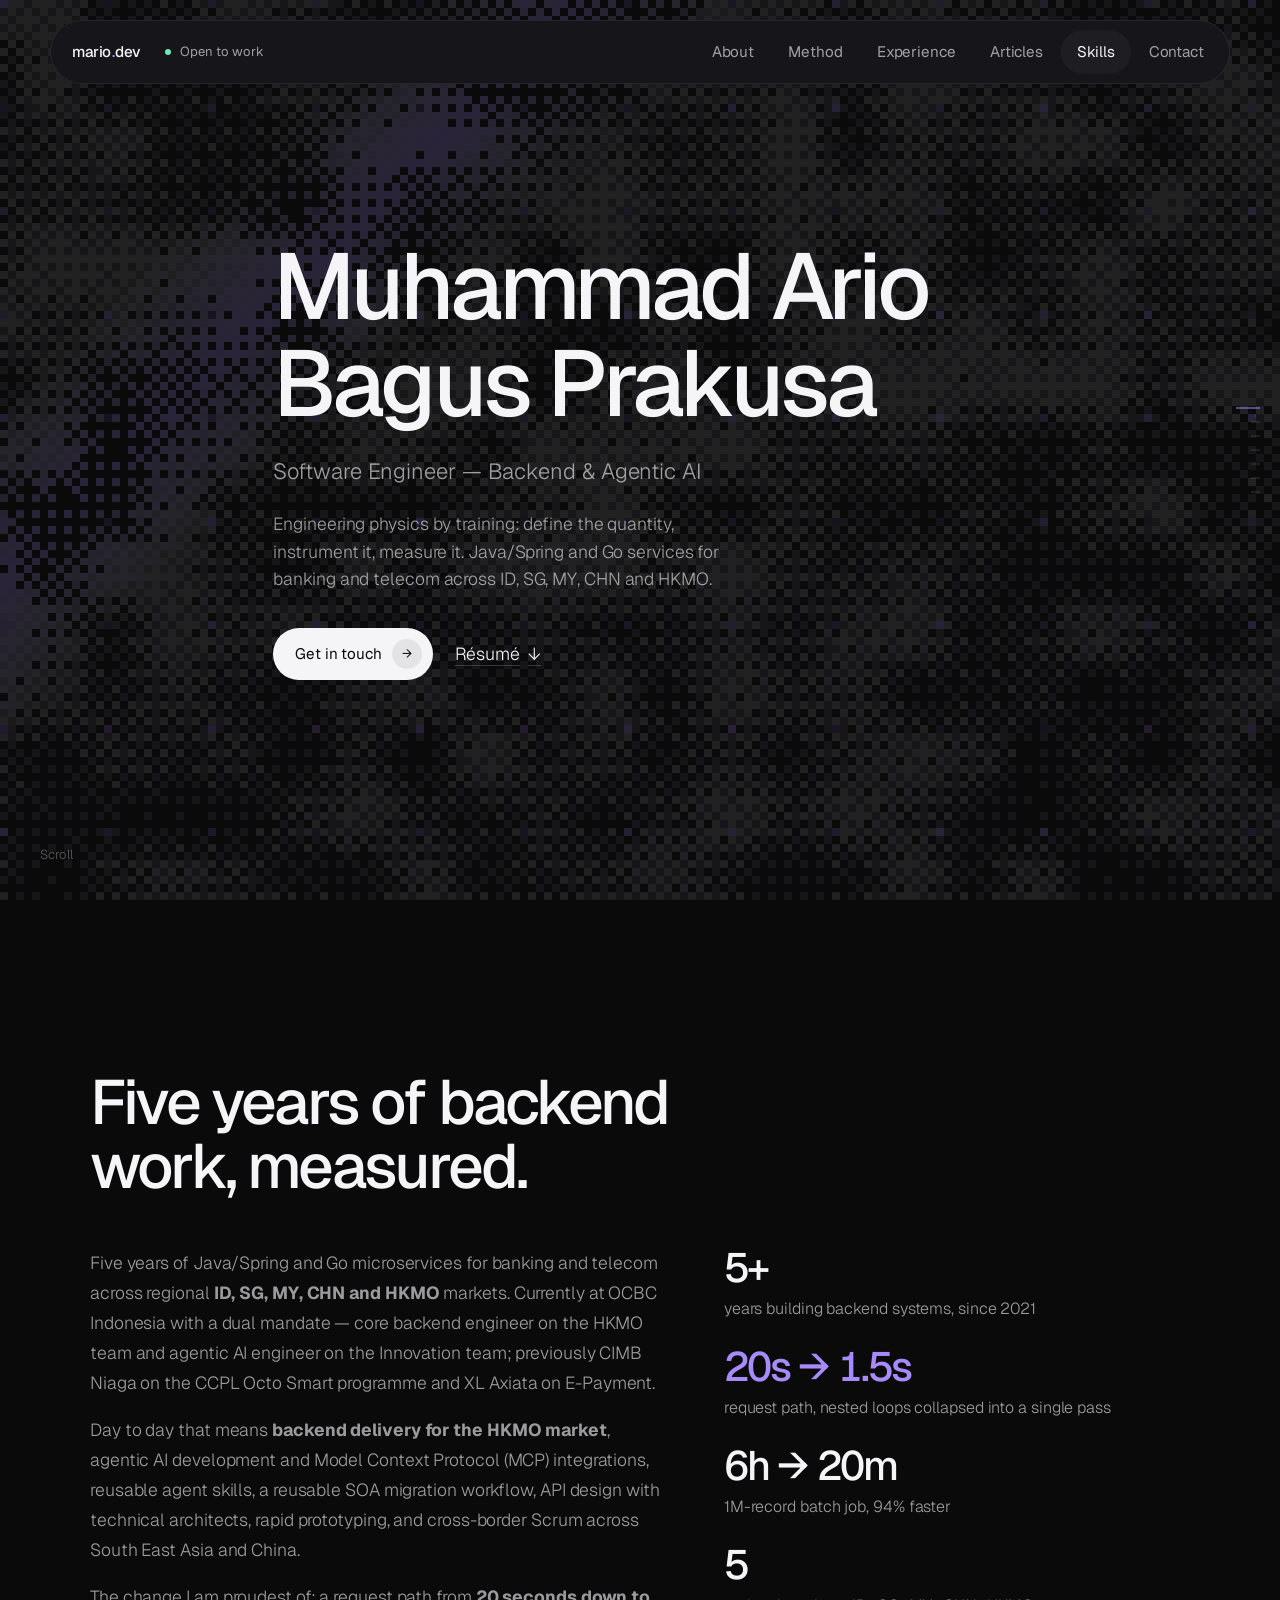
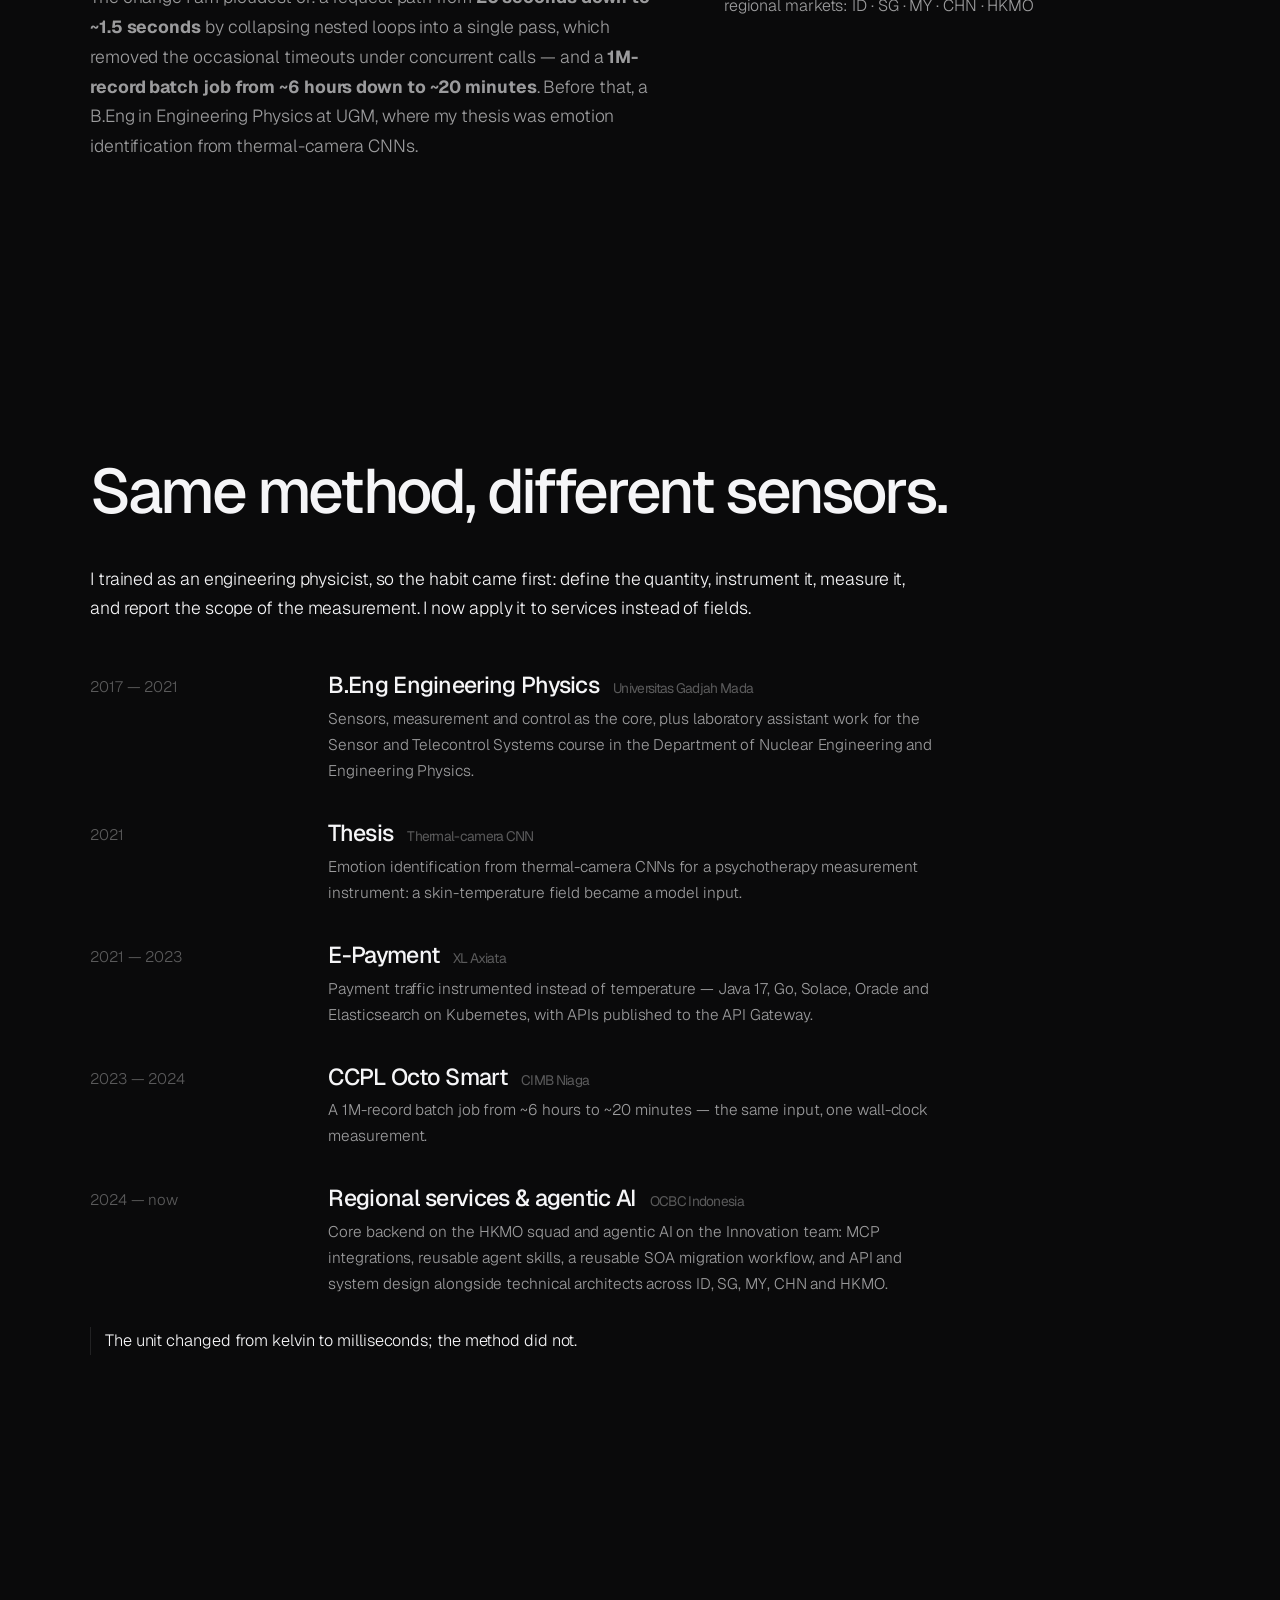
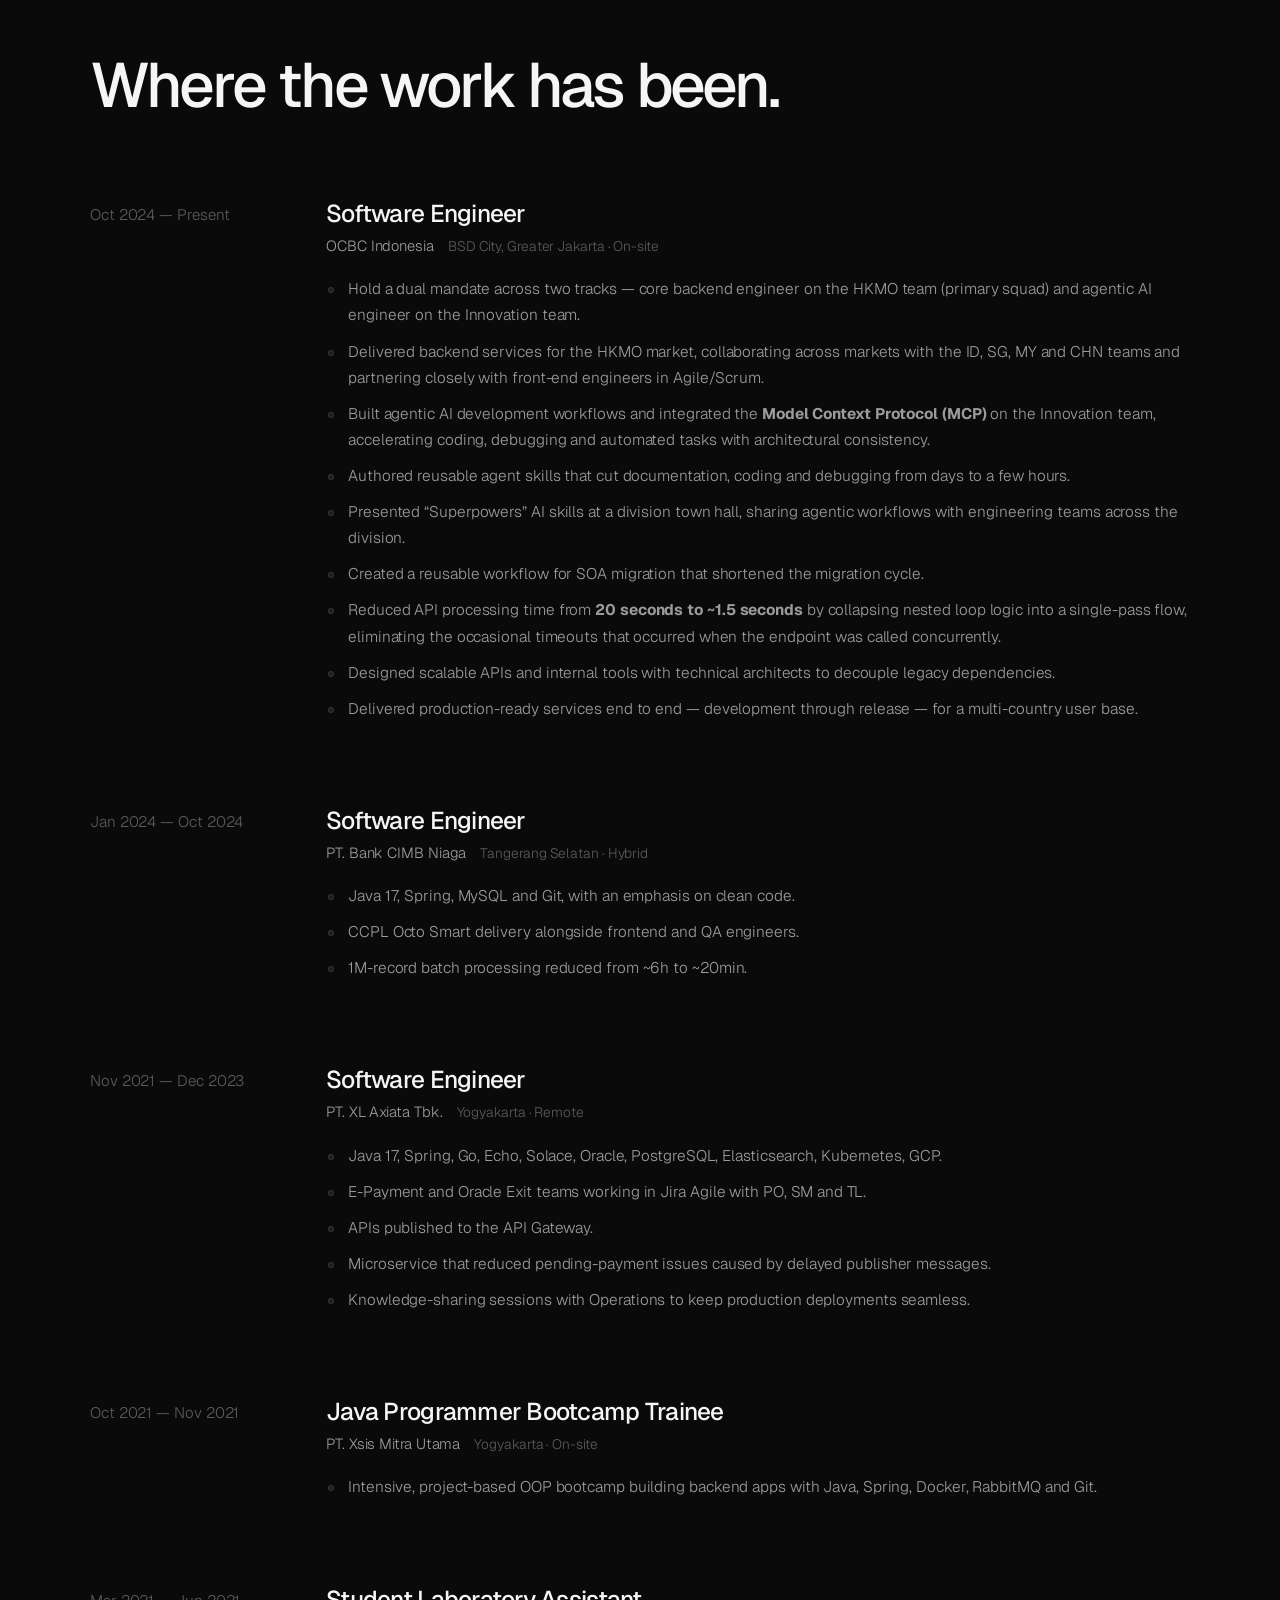
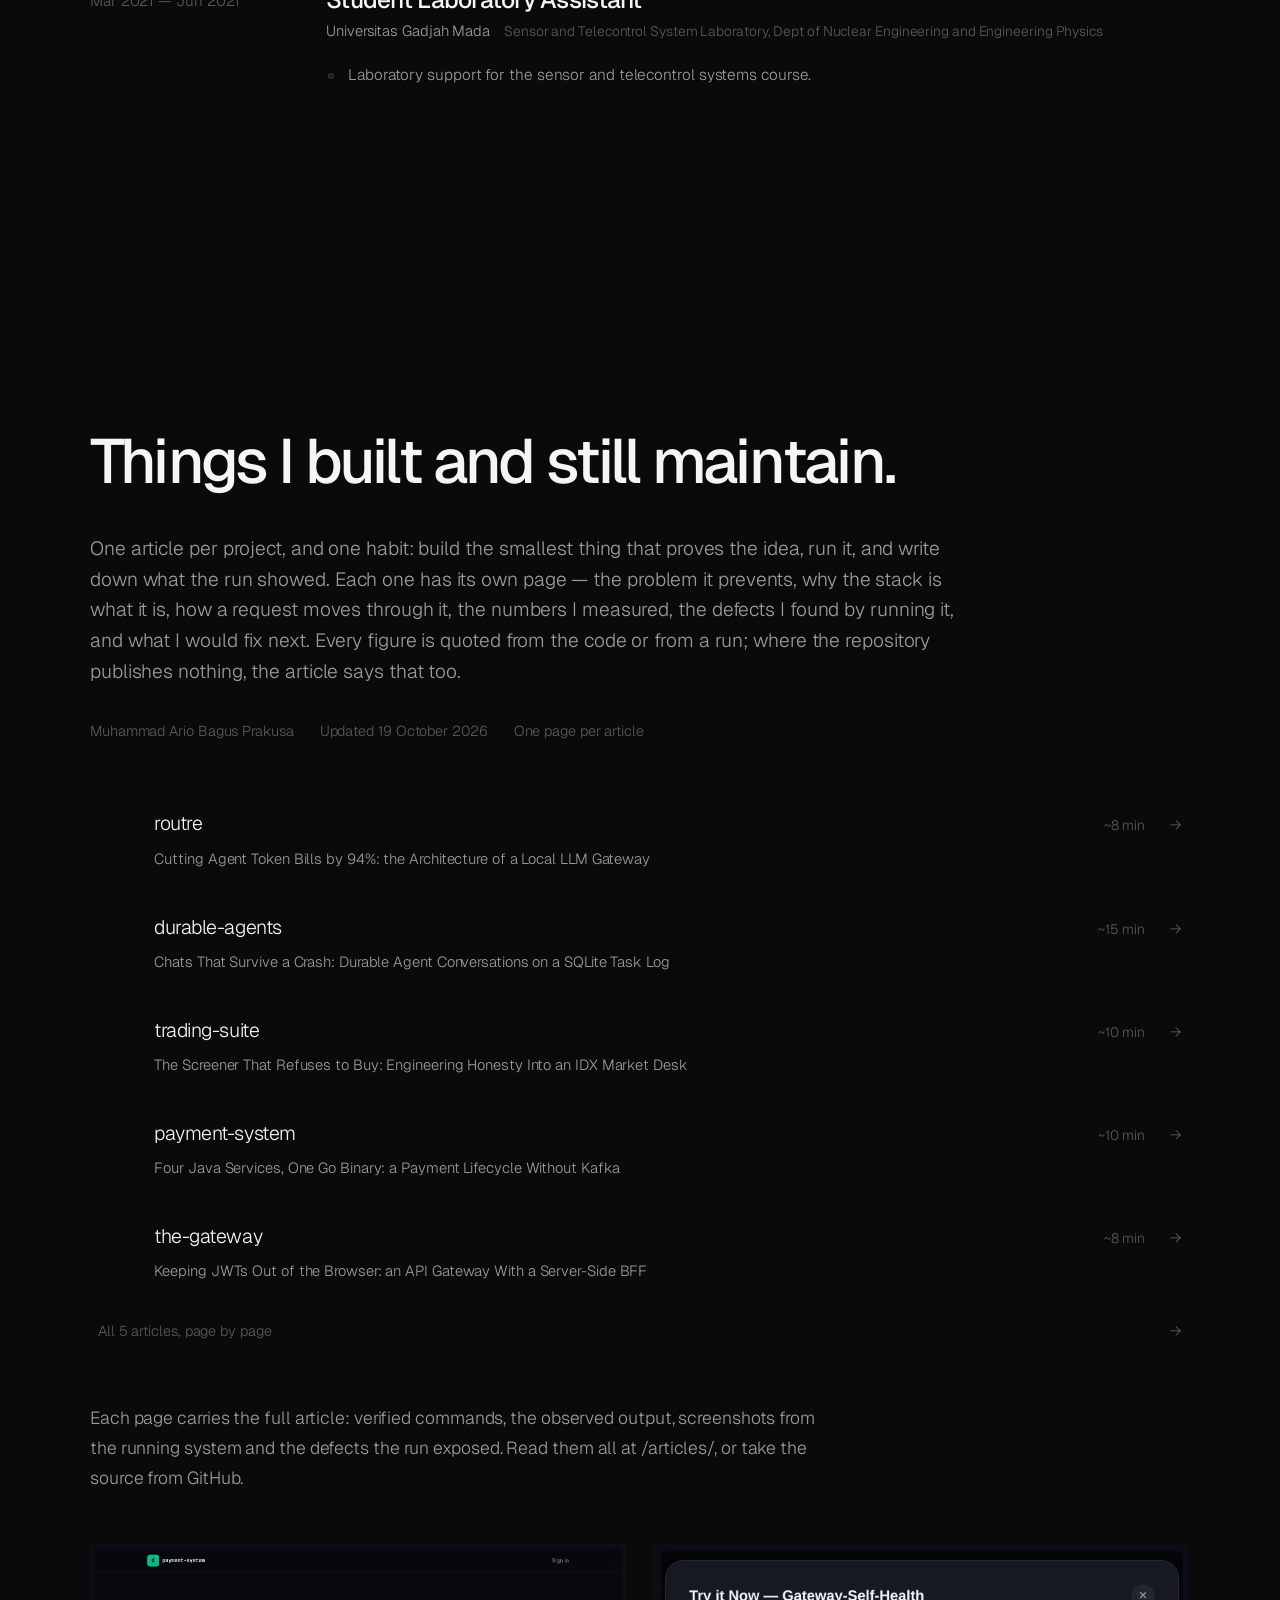
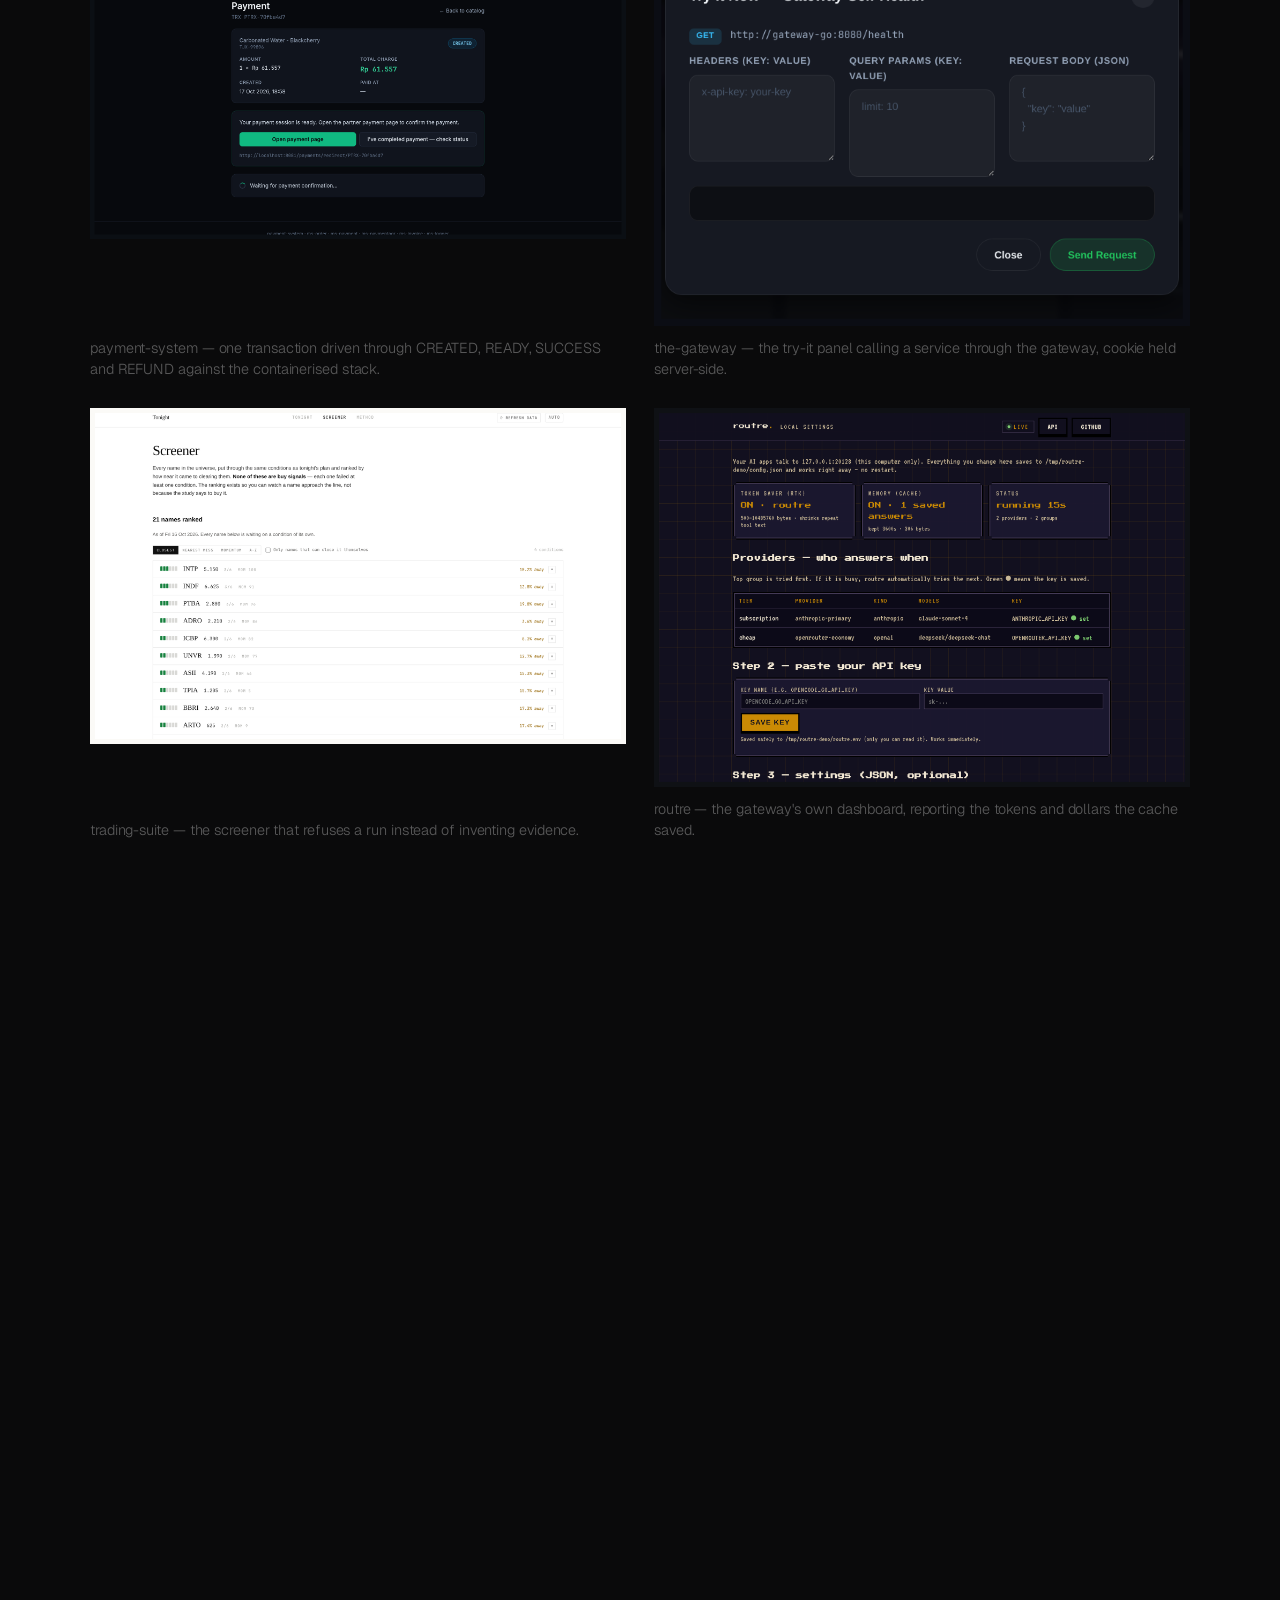
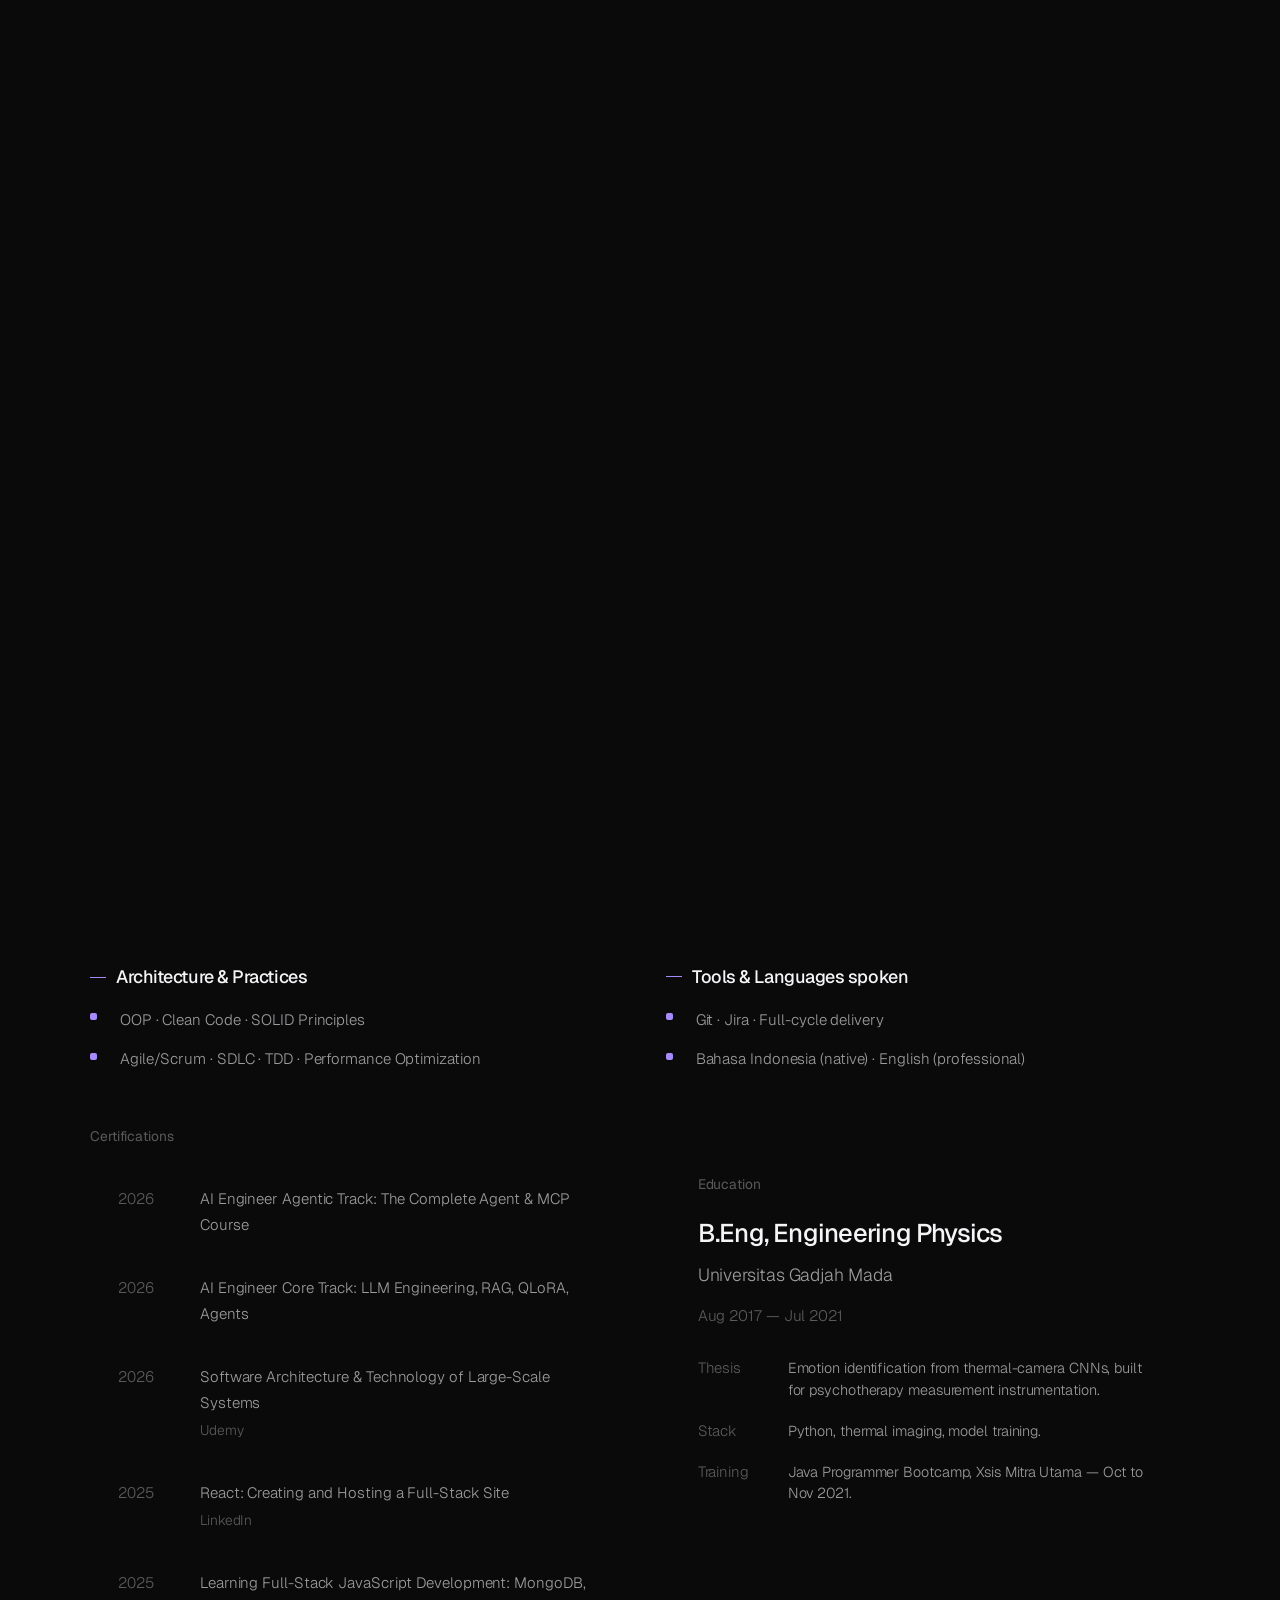
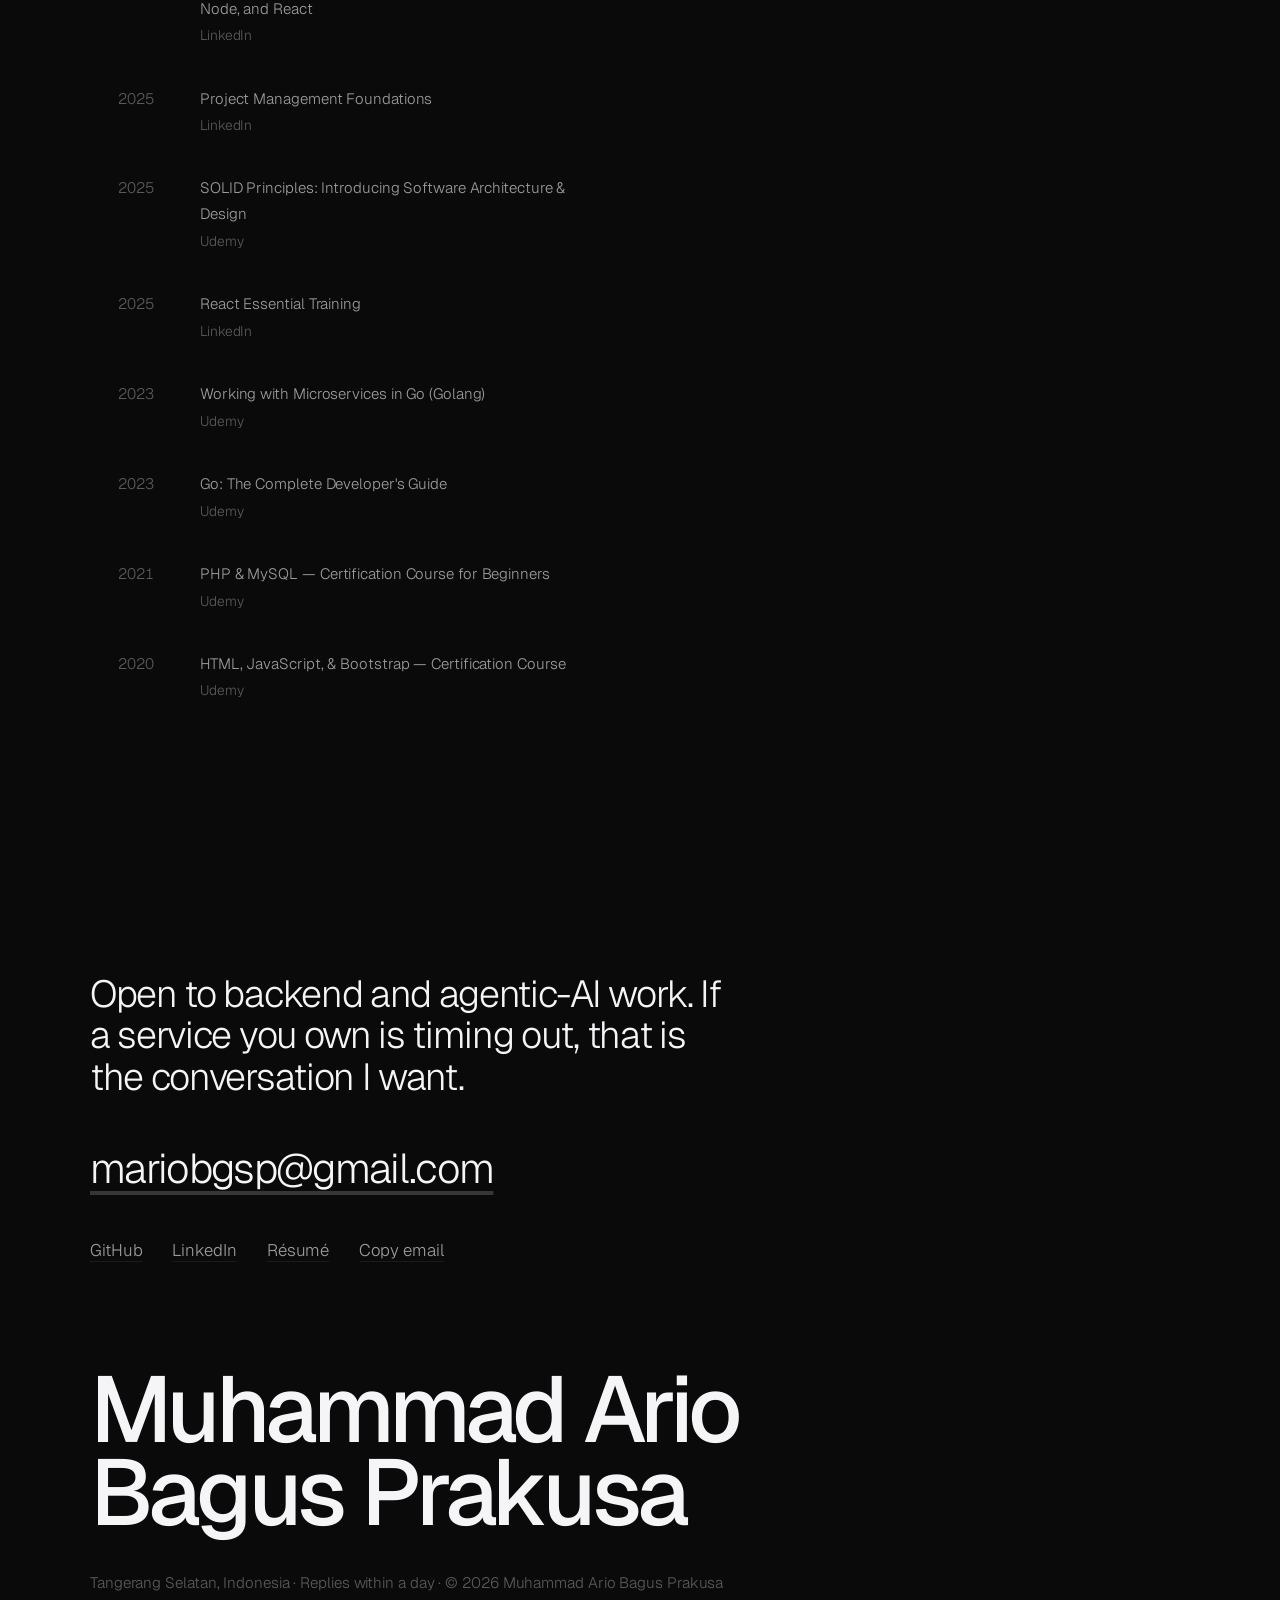
==== commit afbaea01: "feat(articles): at-a-glance panel, collapsible sections and animated reading column The simplificati" ====
--- a/index.html
+++ b/index.html
@@ -1093,7 +1093,7 @@
           <span>One page per article</span>
         </div>
 
-        <ol class="art-index reveal">
+        <ol class="art-index stagger">
               <li>
                 <a class="art-index-row" href="/articles/routre/">
                   <span class="art-index-name">routre</span>
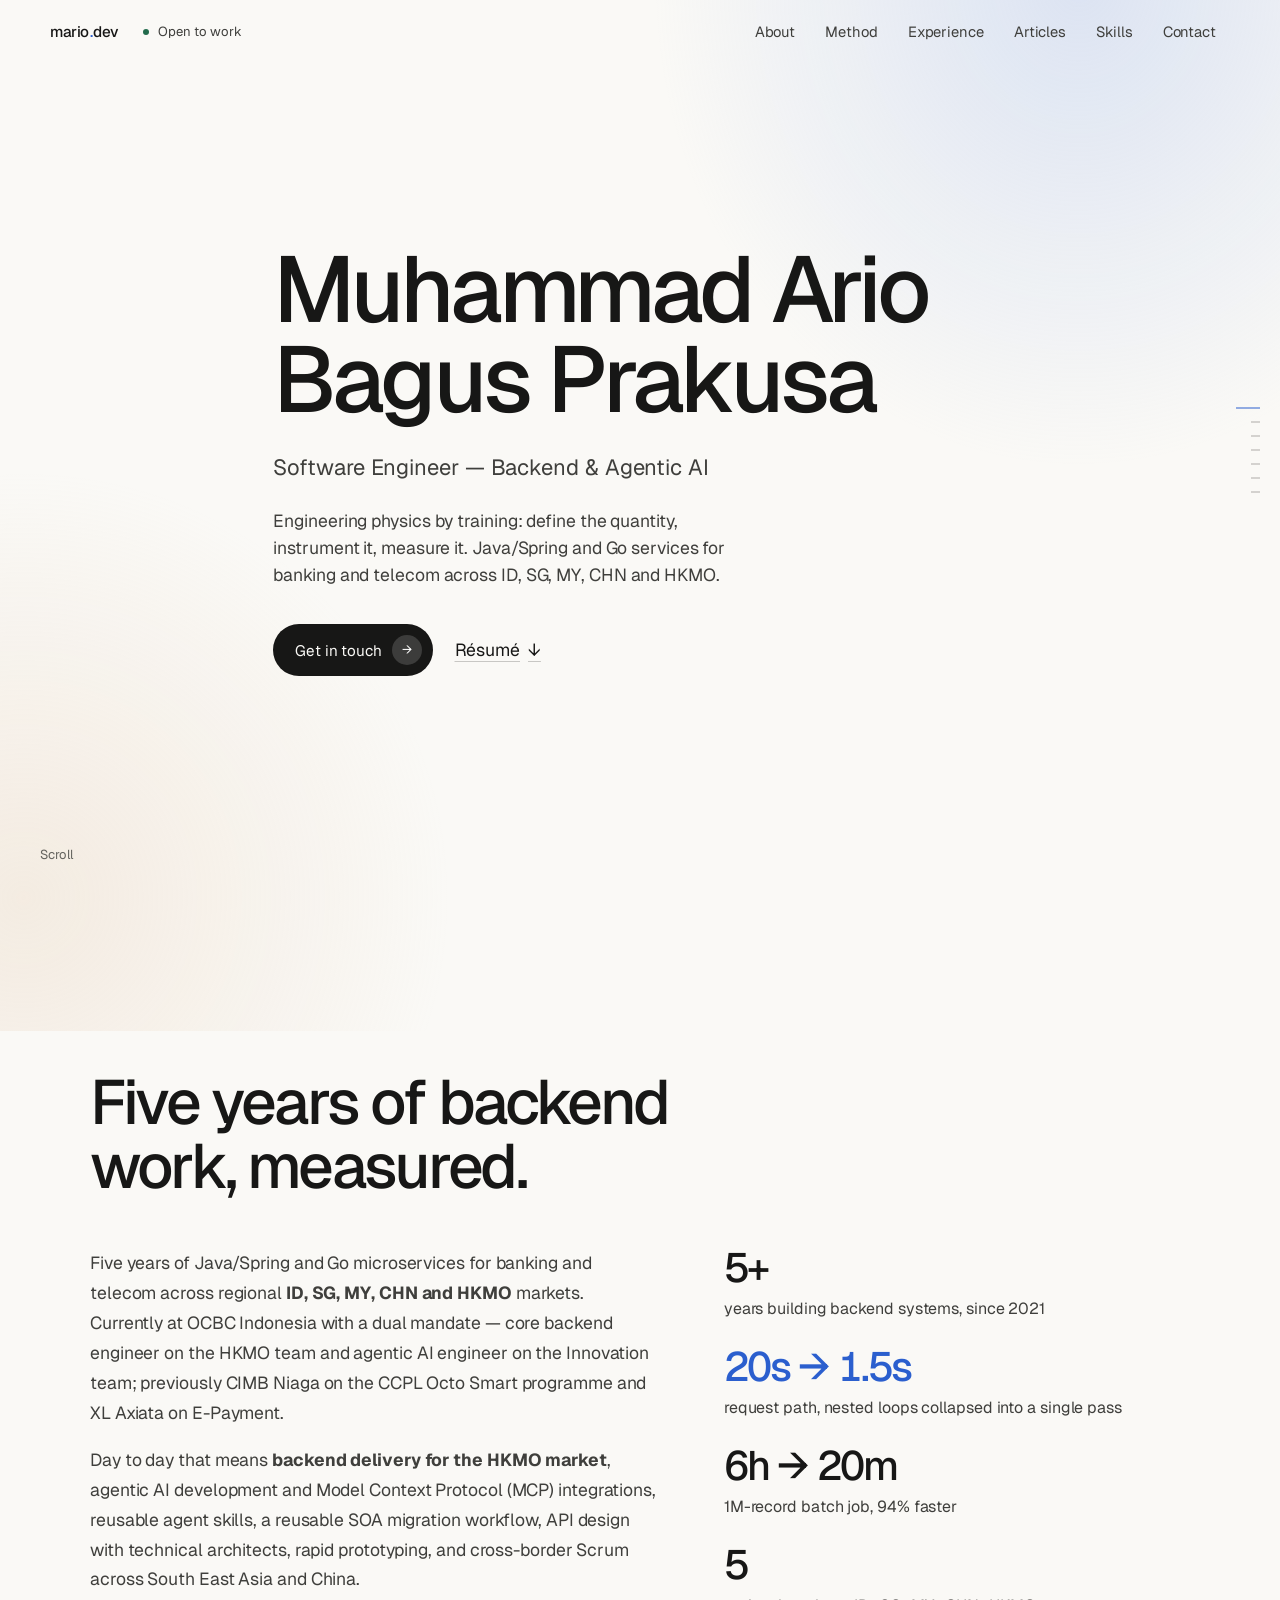
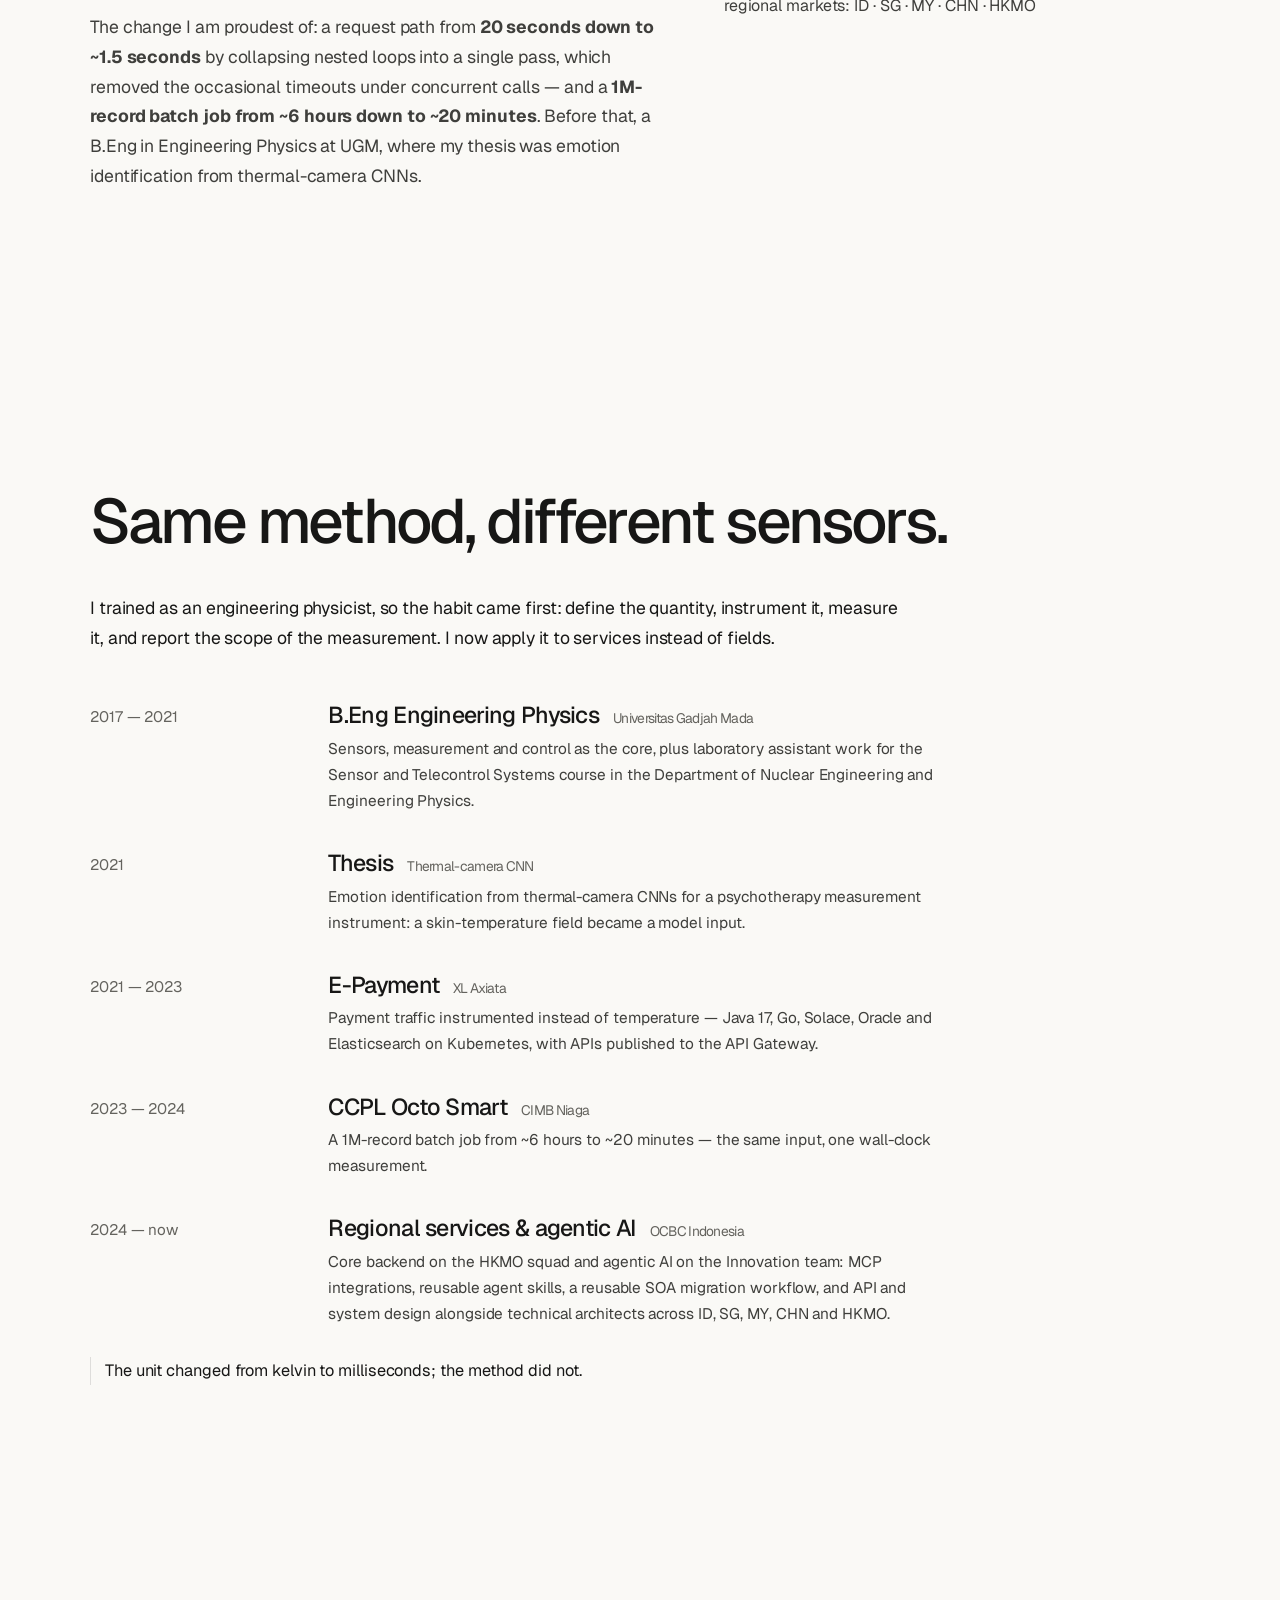
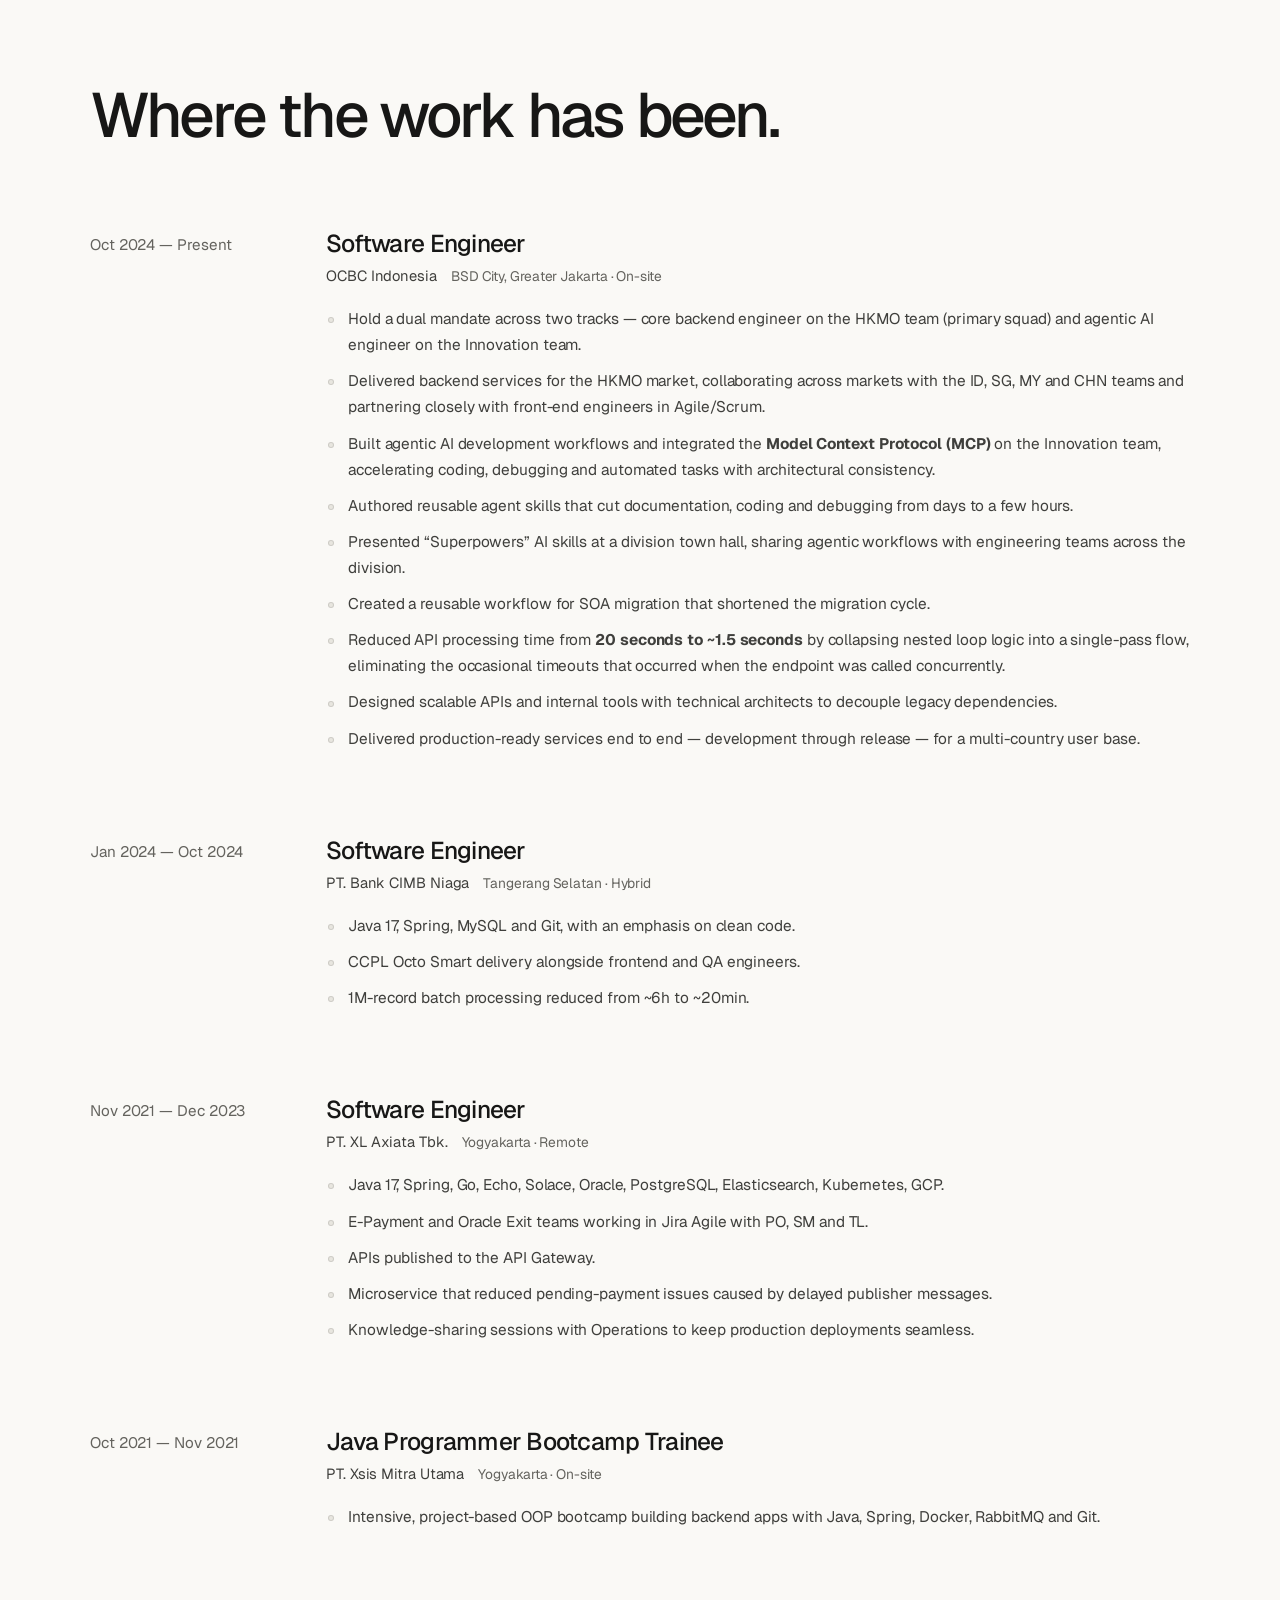
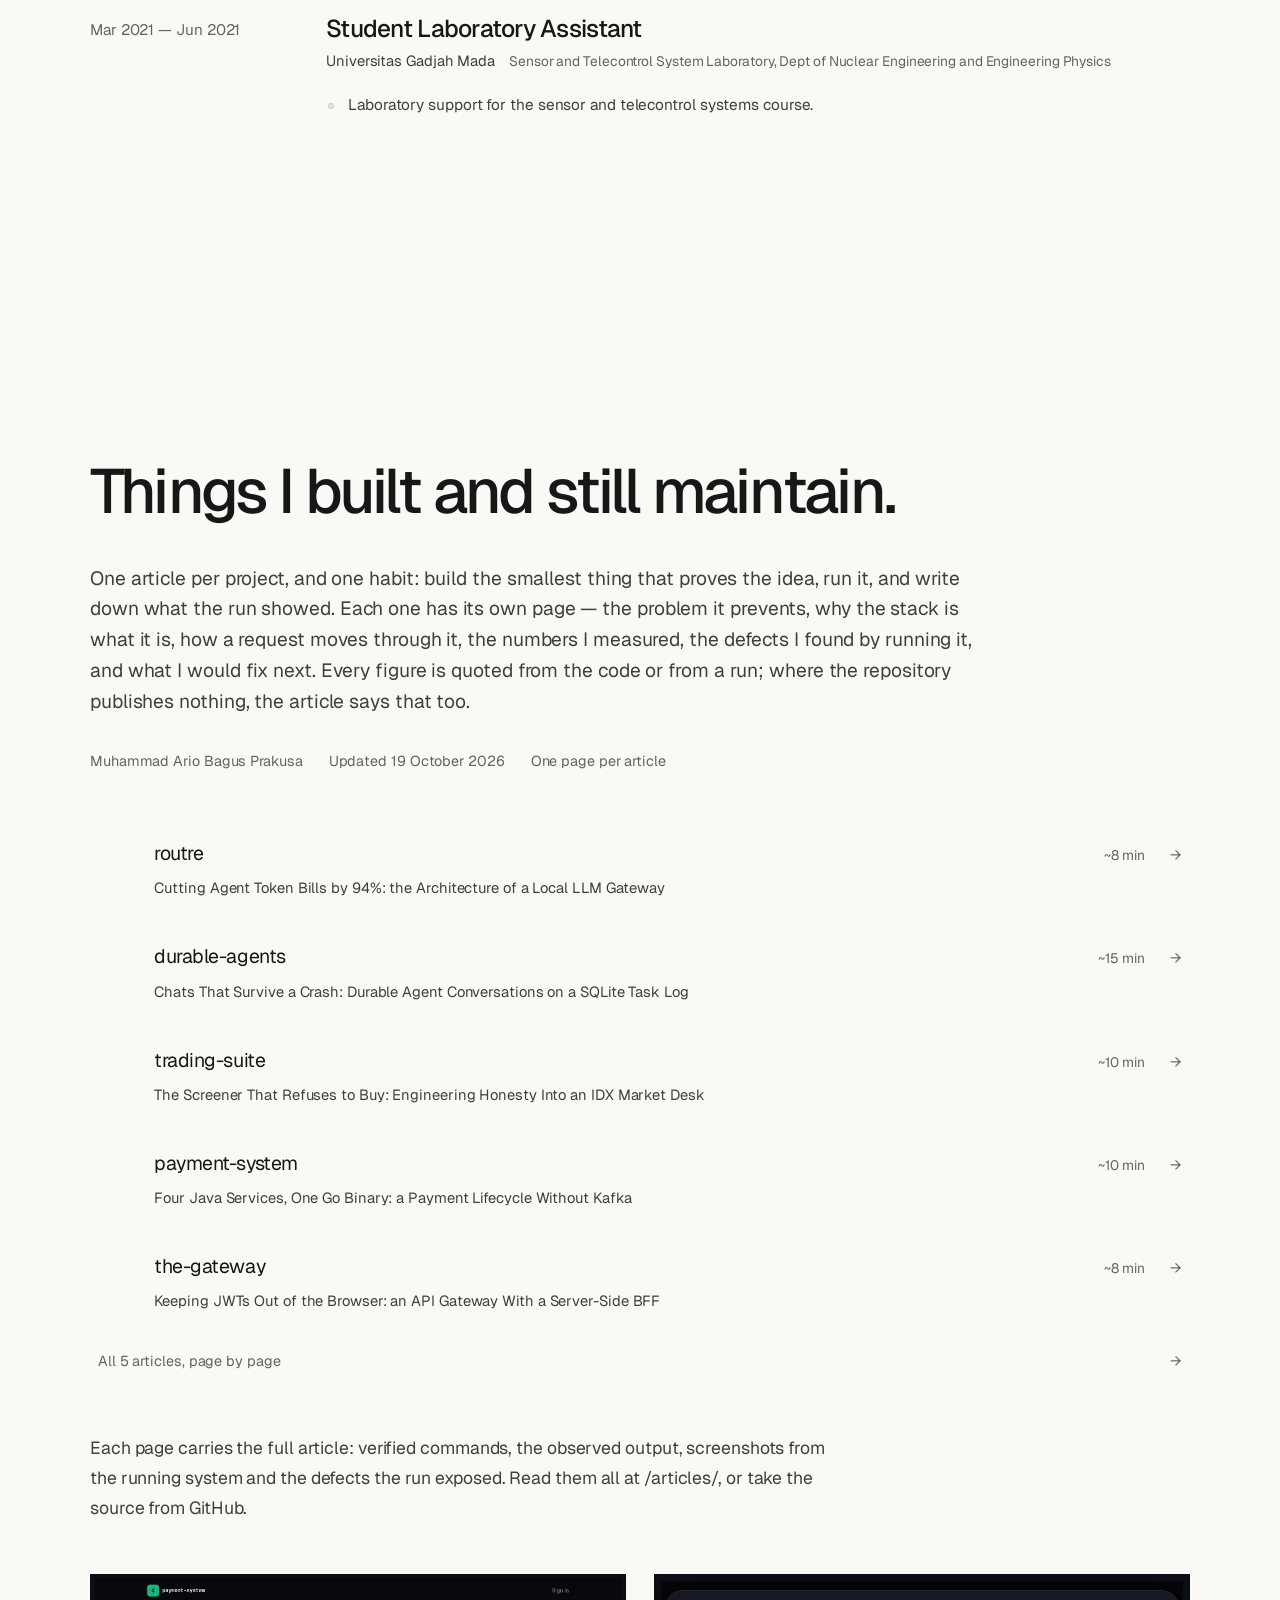
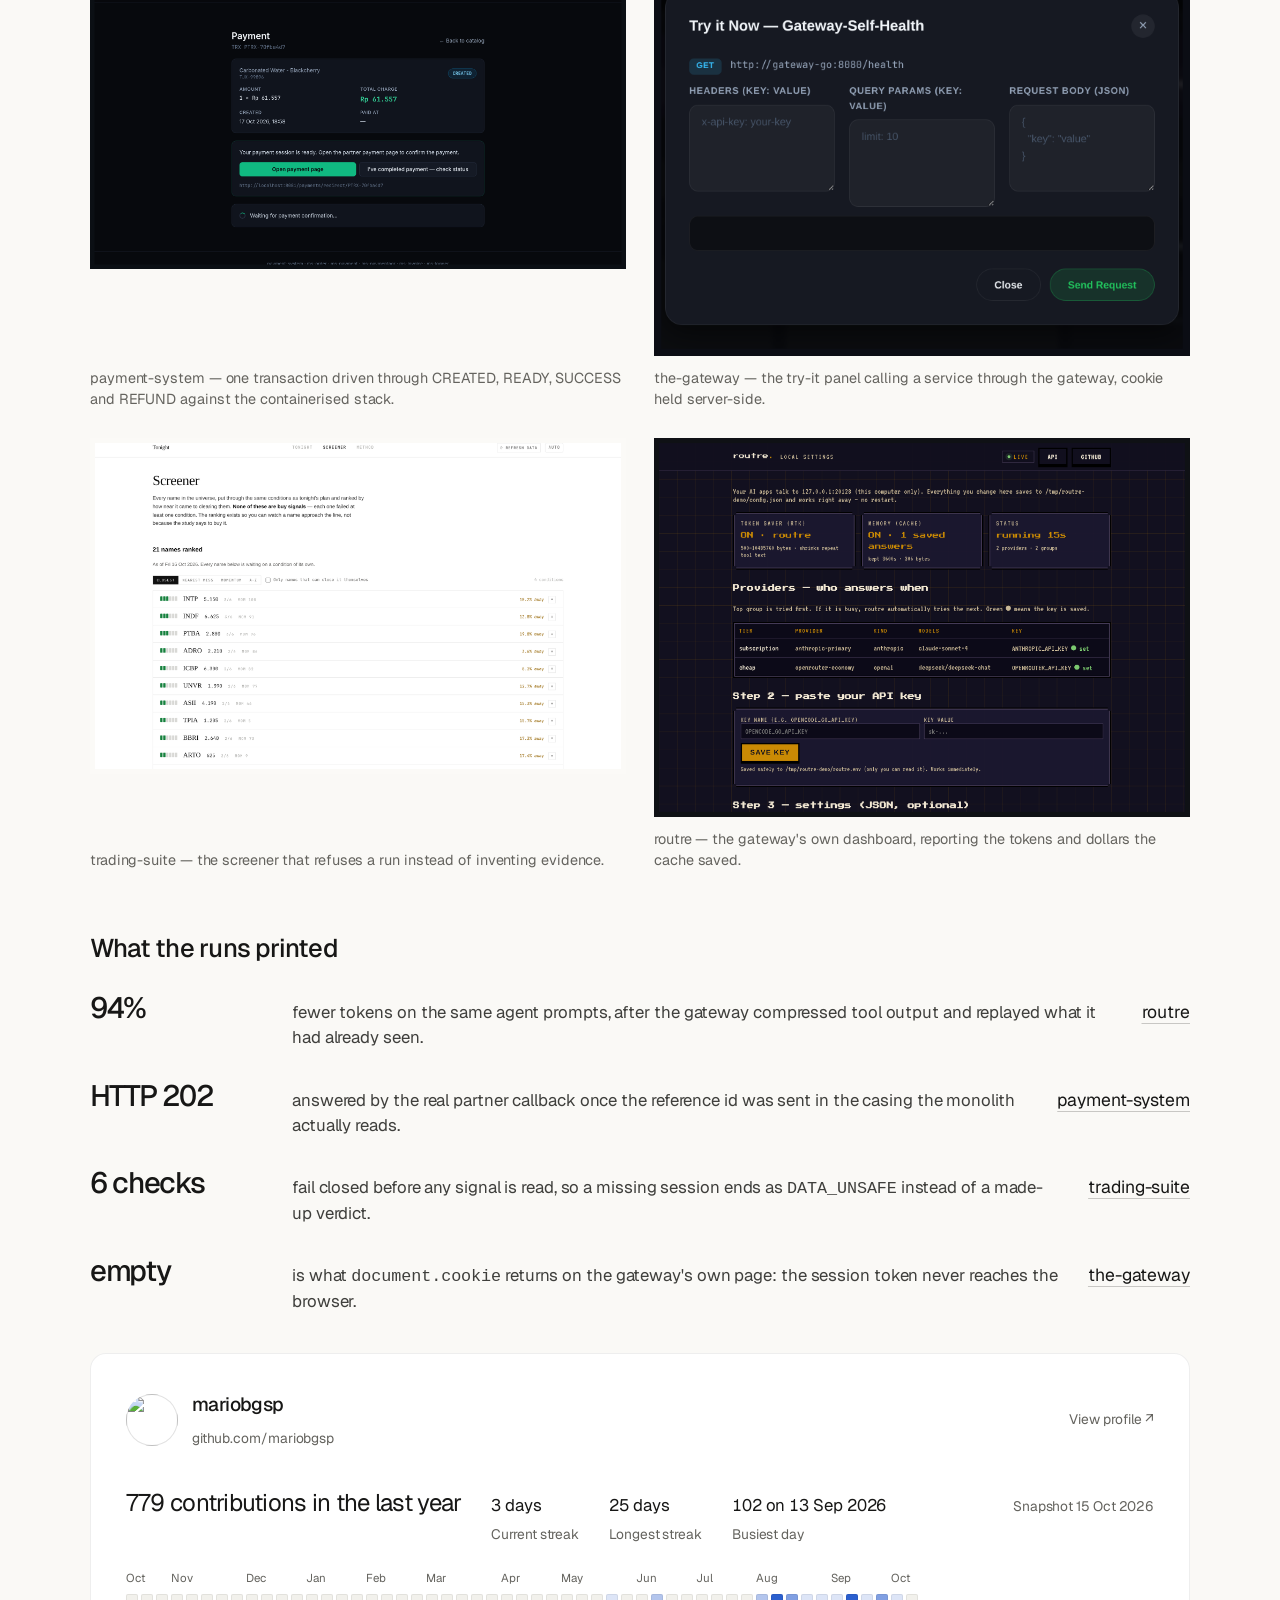
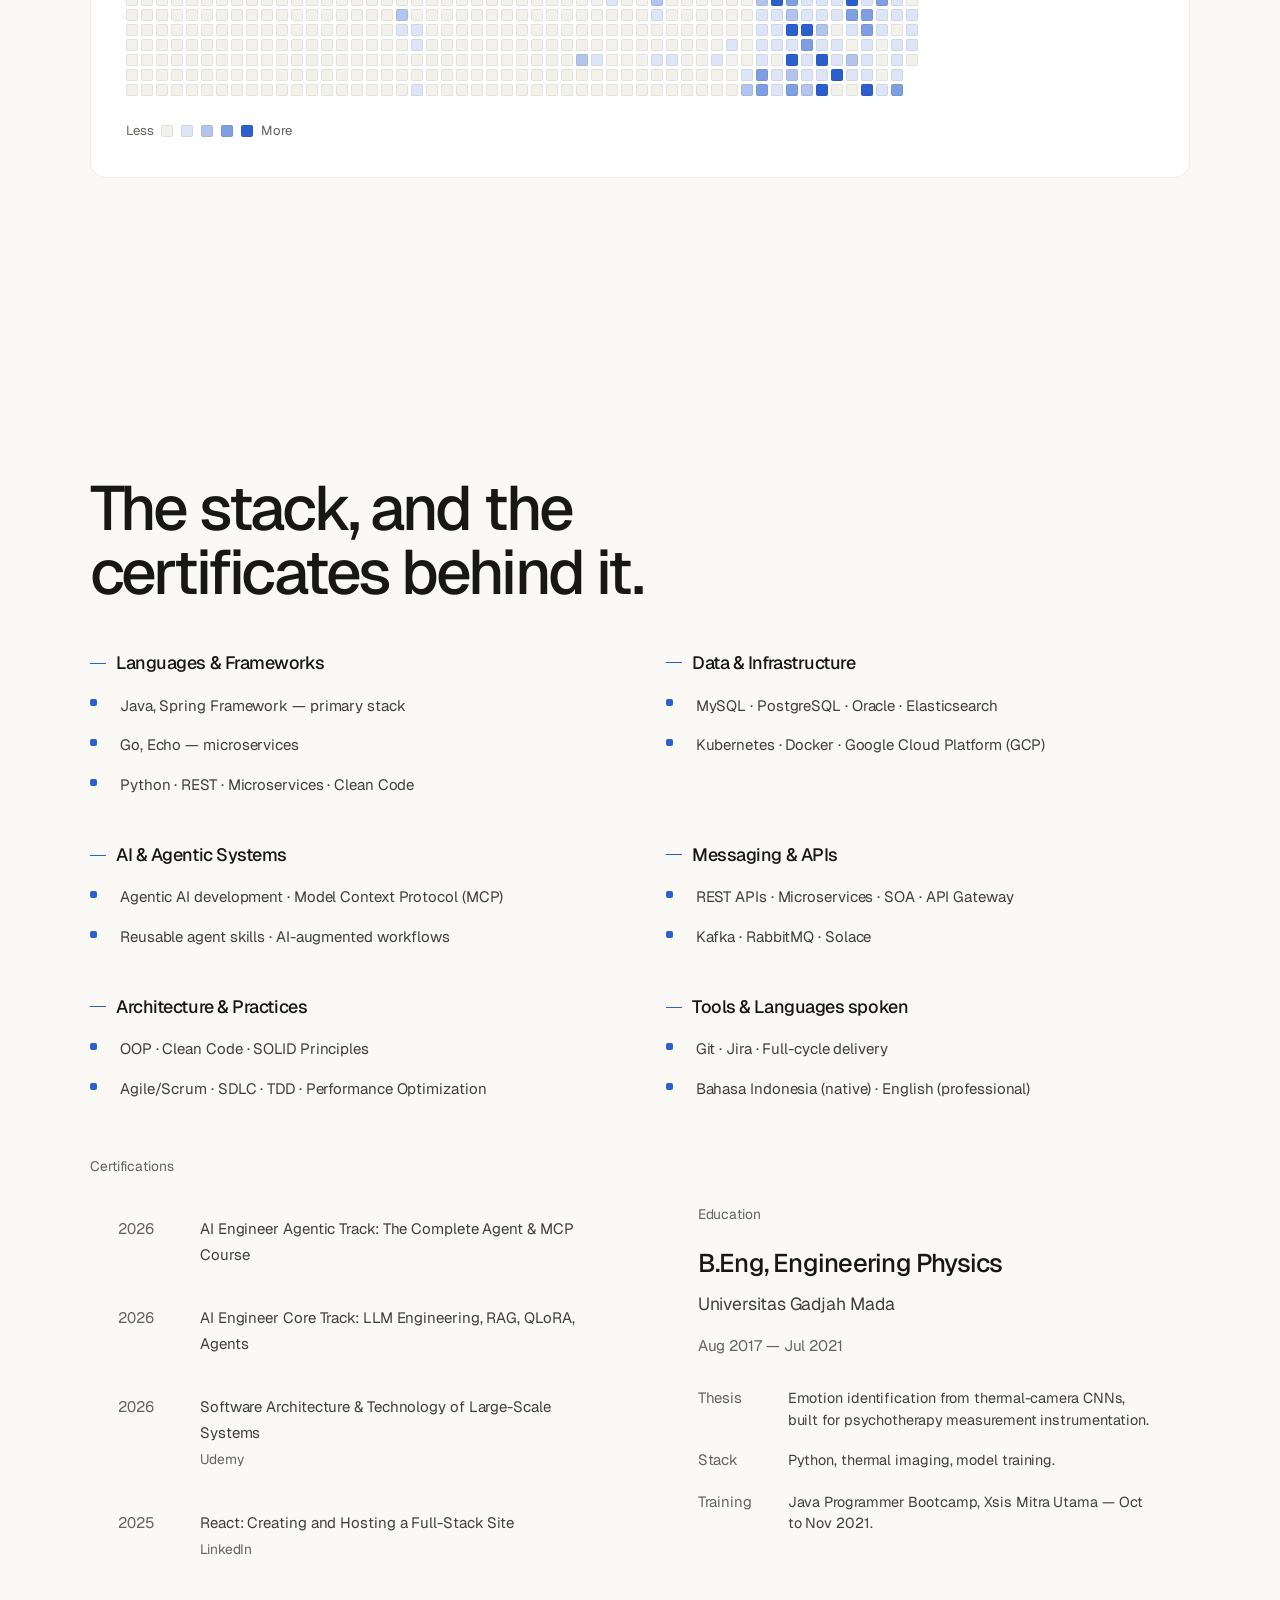
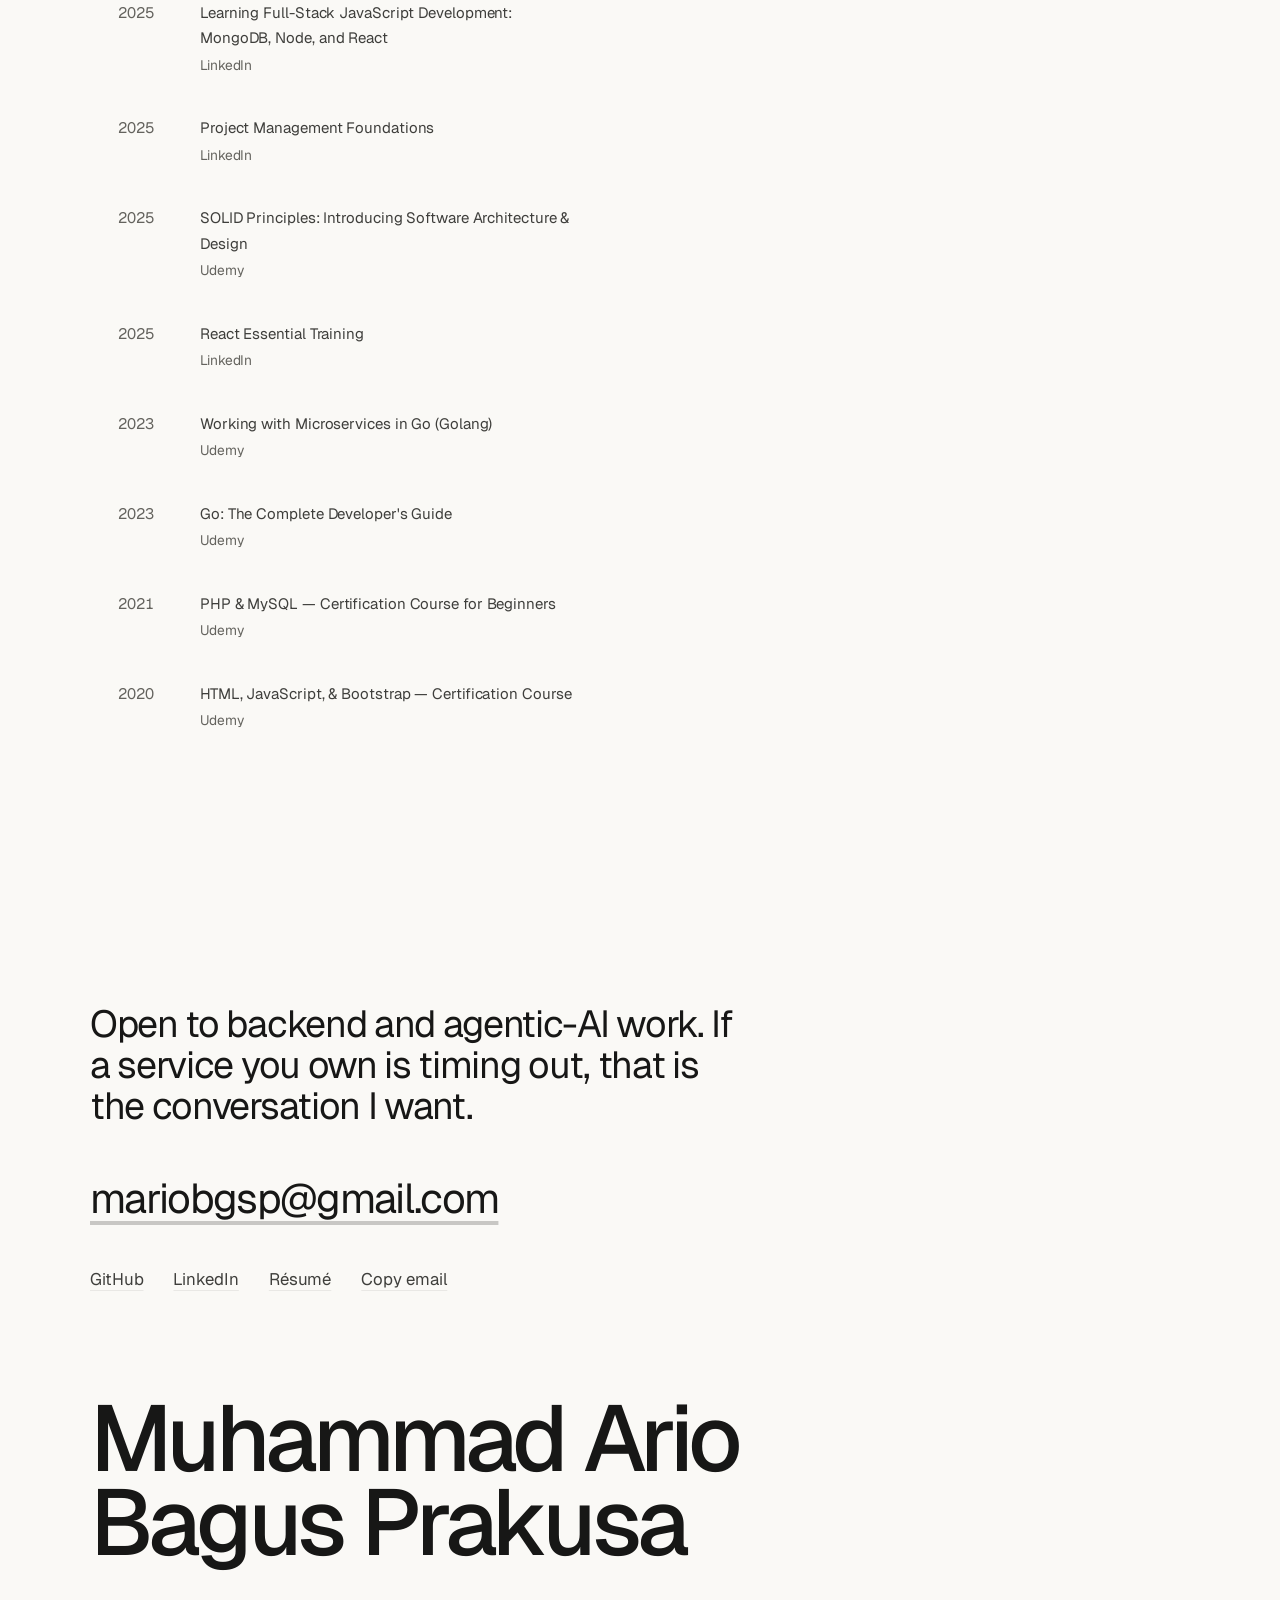
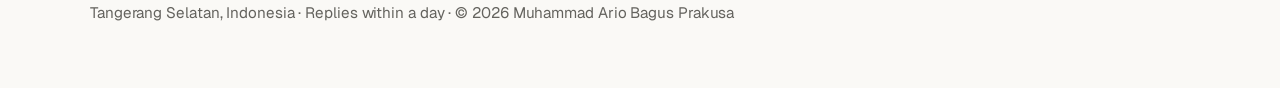
==== commit 864c585e: "feat(site): light minimal redesign with one ambient field and page transitions Replace the dark inst" ====
--- a/index.html
+++ b/index.html
@@ -8,7 +8,7 @@
 <meta name="author" content="Muhammad Ario Bagus Prakusa">
 <meta name="robots" content="index, follow, max-image-preview:large">
 <link rel="canonical" href="https://mariobgsp.github.io/">
-<meta name="theme-color" content="#0a0a0b">
+<meta name="theme-color" content="#faf9f6">
 <meta property="og:type" content="website">
 <meta property="og:site_name" content="mario.dev">
 <meta property="og:locale" content="en">
@@ -24,7 +24,7 @@
 <meta name="twitter:title" content="Muhammad Ario Bagus Prakusa &mdash; Software Engineer, Backend &amp; Agentic AI">
 <meta name="twitter:description" content="Java/Spring and Go microservices for banking and telecom across ID, SG, MY, CHN and HKMO, plus agentic AI workflows with MCP.">
 <meta name="twitter:image" content="https://mariobgsp.github.io/assets/og.png">
-<link rel="icon" href="data:image/svg+xml,%3Csvg xmlns='http://www.w3.org/2000/svg' viewBox='0 0 64 64'%3E%3Crect width='64' height='64' rx='14' fill='%23050505'/%3E%3Cpath d='M20 44 32 18l12 26' stroke='%23a78bfa' stroke-width='6' fill='none' stroke-linecap='round' stroke-linejoin='round'/%3E%3Cpath d='M25 36h14' stroke='%236ee7b7' stroke-width='6' stroke-linecap='round'/%3E%3C/svg%3E">
+<link rel="icon" href="data:image/svg+xml,%3Csvg xmlns='http://www.w3.org/2000/svg' viewBox='0 0 64 64'%3E%3Crect width='64' height='64' rx='14' fill='%23faf9f6'/%3E%3Cpath d='M20 44 32 18l12 26' stroke='%232b5fce' stroke-width='6' fill='none' stroke-linecap='round' stroke-linejoin='round'/%3E%3Cpath d='M25 36h14' stroke='%23171716' stroke-width='6' stroke-linecap='round'/%3E%3C/svg%3E">
 <link rel="preconnect" href="https://fonts.googleapis.com">
 <link rel="preconnect" href="https://fonts.gstatic.com" crossorigin>
 <link rel="stylesheet" href="https://fonts.googleapis.com/css2?family=Geist:wght@300;400;500;600&family=Geist+Mono:wght@400;500&display=swap">
@@ -153,7 +153,7 @@
   white-space: nowrap;
 }
 
-.spec-accent { color: var(--violet); }
+.spec-accent { color: var(--accent); }
 
 .spec-label {
   font-size: 1rem;
@@ -304,7 +304,7 @@
   transition: text-decoration-color var(--dur) var(--ease);
 }
 
-.runs-list a:hover { text-decoration-color: var(--violet); }
+.runs-list a:hover { text-decoration-color: var(--accent-hover); }
 
 @media (max-width: 720px) {
   .runs-list li { grid-template-columns: minmax(0, 1fr); gap: 8px; }
@@ -375,7 +375,7 @@
   width: 6px;
   height: 6px;
   border-radius: 50%;
-  background: var(--glass-3);
+  background: var(--surface-3);
   box-shadow: inset 0 0 0 1px var(--line);
 }
 
@@ -414,7 +414,7 @@
   align-items: baseline;
   gap: 5px 18px;
   padding: 20px 8px;
-  transition: background-color 500ms var(--ease-out);
+  transition: background-color 220ms var(--ease-out);
 }
 
 .art-index-row:hover { background: var(--tint); }
@@ -438,12 +438,12 @@
   justify-self: end;
   font-size: 0.9rem;
   color: var(--ink-3);
-  transition: transform 500ms var(--ease), color 500ms var(--ease);
+  transition: transform 220ms var(--ease-out), color 220ms var(--ease-out);
 }
 
 .art-index-row:hover .art-index-go {
   transform: translateX(3px);
-  color: var(--violet);
+  color: var(--accent);
 }
 
 .art-index-strap {
@@ -459,7 +459,7 @@
   padding: 16px 8px;
   font-size: 0.9rem;
   color: var(--ink-3);
-  transition: color 500ms var(--ease);
+  transition: color 220ms var(--ease-out);
 }
 
 .art-index-all:hover { color: var(--ink); }
@@ -510,7 +510,7 @@
 }
 
 .gh-handle:hover,
-.gh-all:hover { color: var(--violet); }
+.gh-all:hover { color: var(--accent-hover); }
 
 .gh-all { margin-left: auto; }
 
@@ -584,10 +584,10 @@
   box-shadow: inset 0 0 0 1px var(--line-soft);
 }
 
-.gh-cell.lvl-1 { background: color-mix(in srgb, var(--violet) 26%, var(--surface-2)); }
-.gh-cell.lvl-2 { background: color-mix(in srgb, var(--violet) 48%, var(--surface-2)); }
-.gh-cell.lvl-3 { background: color-mix(in srgb, var(--violet) 72%, var(--surface-2)); }
-.gh-cell.lvl-4 { background: var(--violet); }
+.gh-cell.lvl-1 { background: color-mix(in srgb, var(--accent) 16%, var(--surface-1)); }
+.gh-cell.lvl-2 { background: color-mix(in srgb, var(--accent) 36%, var(--surface-1)); }
+.gh-cell.lvl-3 { background: color-mix(in srgb, var(--accent) 60%, var(--surface-1)); }
+.gh-cell.lvl-4 { background: var(--accent); }
 
 .gh-cell.is-empty { background: none; box-shadow: none; }
 
@@ -636,7 +636,7 @@
   content: "";
   width: 16px;
   height: 1px;
-  background: var(--violet);
+  background: var(--accent);
 }
 
 .cluster-list {
@@ -658,7 +658,7 @@
   width: 7px;
   height: 7px;
   border-radius: 2px;
-  background: var(--violet);
+  background: var(--accent);
 }
 
 .cert-panel {
@@ -674,7 +674,7 @@
   gap: 18px;
   align-items: baseline;
   padding: 14px clamp(20px, 2.2vw, 28px);
-  transition: background-color 700ms var(--ease);
+  transition: background-color 220ms var(--ease-out);
 }
 
 .cert-item:hover {
@@ -763,7 +763,7 @@
   transition: text-decoration-color var(--dur) var(--ease);
 }
 
-.close-mail:hover { text-decoration-color: var(--violet); }
+.close-mail:hover { text-decoration-color: var(--accent-hover); }
 
 .close-links {
   display: flex;
@@ -791,7 +791,7 @@
 .close-links a:hover,
 .copy-btn:hover { color: var(--ink); text-decoration-color: var(--ink); }
 
-.copy-btn.copied { color: var(--emerald); text-decoration-color: var(--emerald); }
+.copy-btn.copied { color: var(--success); text-decoration-color: var(--success); }
 
 .close-name {
   margin-top: clamp(56px, 8vw, 118px);
@@ -814,37 +814,36 @@
 
 .exp-item {
   border-radius: var(--r-md);
-  transition: background-color 400ms var(--ease-out), box-shadow 400ms var(--ease-out);
+  transition: transform 220ms var(--ease-out), background-color 220ms var(--ease-out), box-shadow 220ms var(--ease-out);
 }
 
 .exp-item:hover {
   background: var(--tint);
-  box-shadow: inset 2px 0 0 0 var(--violet);
+  box-shadow: inset 2px 0 0 0 var(--accent);
 }
 
 .exp-item .exp-role,
-.exp-item .exp-date { transition: color 400ms var(--ease-out); }
+.exp-item .exp-date { transition: color 220ms var(--ease-out); }
 
 .exp-item:hover .exp-role { color: var(--ink); }
 .exp-item:hover .exp-date { color: var(--ink-2); }
 
-.exp-body li::before { transition: background-color 400ms var(--ease-out), box-shadow 400ms var(--ease-out); }
-.exp-item:hover .exp-body li::before { background: var(--violet); box-shadow: none; }
-
-.cluster-item { transition: color 300ms var(--ease-out); }
+.exp-body li::before { transition: background-color 220ms var(--ease-out), box-shadow 220ms var(--ease-out); }
+.exp-item:hover .exp-body li::before { background: var(--accent); box-shadow: none; }
+
+.cluster-item { transition: color 220ms var(--ease-out); }
 .cluster-item:hover { color: var(--ink); }
-.js .stagger.visible .cluster-item:hover .check { scale: 1.25; }
-
-.cert-item .cert-year { transition: color 400ms var(--ease-out); }
-.cert-item:hover .cert-year { color: var(--violet); }
-
-.runs-list li .runs-fig { transition: color 400ms var(--ease-out); }
-.runs-list li:hover .runs-fig { color: var(--violet); }
-
-.spec-row .spec-value { transition: color 400ms var(--ease-out); }
-.spec-row:hover .spec-value { color: var(--violet); }
-
-.art-index-name { display: inline-block; transition: transform 400ms var(--ease-out); }
+
+.cert-item .cert-year { transition: color 220ms var(--ease-out); }
+.cert-item:hover .cert-year { color: var(--accent-hover); }
+
+.runs-list li .runs-fig { transition: color 220ms var(--ease-out); }
+.runs-list li:hover .runs-fig { color: var(--accent-hover); }
+
+.spec-row .spec-value { transition: color 220ms var(--ease-out); }
+.spec-row:hover .spec-value { color: var(--accent-hover); }
+
+.art-index-name { display: inline-block; transition: transform 220ms var(--ease-out); }
 .art-index-row:hover .art-index-name { transform: translate3d(4px, 0, 0); }
 
 /* -------------------------------------------------------- responsive --- */
@@ -902,16 +901,16 @@
   <a href="#contact">Contact</a>
 </div>
 
-<main id="main-content">
+<main id="main-content" class="page">
 
   <section id="top" class="hero anchor">
     <div class="container">
       <div class="hero-grid">
         <div class="hero-copy">
-          <h1 class="hero-name reveal" data-lines><span class="line"><span class="line-in">Muhammad Ario</span></span><span class="line"><span class="line-in">Bagus Prakusa</span></span></h1>
-          <p class="hero-title reveal">Software Engineer &mdash; Backend &amp; Agentic AI</p>
-          <p class="hero-sub reveal">Engineering physics by training: define the quantity, instrument it, measure it. Java/Spring and Go services for banking and telecom across ID, SG, MY, CHN and HKMO.</p>
-          <div class="actions reveal">
+          <h1 class="hero-name">Muhammad Ario<br>Bagus Prakusa</h1>
+          <p class="hero-title">Software Engineer &mdash; Backend &amp; Agentic AI</p>
+          <p class="hero-sub">Engineering physics by training: define the quantity, instrument it, measure it. Java/Spring and Go services for banking and telecom across ID, SG, MY, CHN and HKMO.</p>
+          <div class="actions">
             <a class="btn btn-primary" href="mailto:mariobgsp@gmail.com">Get in touch<span class="ext">&#8594;</span></a>
             <a class="hero-link" href="assets/muhammad-ario-bagus-prakusa-cv.pdf" target="_blank" rel="noopener" download>R&eacute;sum&eacute;<span class="ext" aria-hidden="true">&#8595;</span></a>
           </div>
--- a/assets/theme.css
+++ b/assets/theme.css
@@ -1,76 +1,39 @@
 /* ==========================================================================
-   mariobgsp.dev - Flat design system
+   mariobgsp.dev - light paper design system
    Shared by index.html and every page generated by tools/build-articles.py.
-   Solid surfaces, 1px hairlines, an animated ordered-dither pixel field,
-   Geist + Geist Mono, cubic-bezier(.32,.72,0,1) motion.
+   Warm canvas, opaque white surfaces, 1px hairlines, one accent and a single
+   CSS ambient wash. Geist + Geist Mono; cubic-bezier(.22,1,.36,1) motion.
    ========================================================================== */
 
 :root {
   /* canvas */
-  --bg: #0a0a0b;
-  --bg-2: var(--surface-2);
-
-  /* flat surfaces: opaque fills, one hairline ring, no blur or glow.
-     --glass* are the legacy names kept as aliases, so every existing selector
-     in this file and in the page styles keeps resolving. */
-  --surface-1: #101012;
-  --surface-2: #16161a;
-  --surface-3: #1d1d22;
-  --glass: var(--surface-1);
-  --glass-2: var(--surface-2);
-  --glass-3: var(--surface-3);
-  --line: rgba(255, 255, 255, 0.10);
-  --line-soft: rgba(255, 255, 255, 0.07);
-  --line-strong: rgba(255, 255, 255, 0.18);
+  --bg: #faf9f6;
+
+  /* opaque surfaces: one fill and one hairline ring, never a blurred stack */
+  --surface-1: #ffffff;
+  --surface-2: #f2f1ec;
+  --surface-3: #e8e6df;
+  --line: rgba(23, 23, 21, 0.12);
+  --line-soft: rgba(23, 23, 21, 0.07);
+  --line-strong: rgba(23, 23, 21, 0.22);
 
   /* ink */
-  --ink: #f5f5f7;
-  --ink-2: rgba(245, 245, 247, 0.62);
-  --ink-3: rgba(245, 245, 247, 0.34);
-  /* tertiary text that must still clear 4.5:1 on the sheet (~4.9:1 here):
-     used for measurement provenance notes and place captions. */
-  --ink-note: rgba(245, 245, 247, 0.5);
-
-  /* light */
-  --violet: #a78bfa;
-  --emerald: #6ee7b7;
-  --blue: #7aa2ff;
-  --ok: var(--emerald);
-
-  /* the accent cycle: one of three solid hues per point, never a blend.
-     Surfaces keep their flat fill; an accent is ink or a low solid tint. */
-  --accent-1: var(--violet);
-  --accent-2: var(--emerald);
-  --accent-3: var(--blue);
-  --tint: rgba(255, 255, 255, 0.03);
-
-  /* the pixel field (assets/site.js): one canvas pixel is one on-screen cell.
-     The field is ambient and pointer-blind; the drift tokens are the period of
-     its two slow cross-fades. */
-  --pixel-pitch: 8px;
-  --pixel-drift: 16s;
-  --pixel-drift-b: 6s;
-
-  /* the pointer trail (assets/site.js): a second layer with its own canvas.
-     Count, lifetime and spawn density are all bounded; the stop and the alpha
-     are the two that keep it an accent and never a wash. Colours are
-     space-separated triples because the draw loop builds rgba() from them. */
-  --trail-max: 240;
-  --trail-life: 900ms;
-  --trail-density: 1;
-  --trail-alpha: 0.9;
-  --trail-violet: 167 139 250;
-  --trail-emerald: 110 231 183;
-  --trail-white: 245 245 247;
-
-  /* the animated cursor (assets/site.js) */
-  --cursor-ring: 28px;
-  --cursor-dot: 5px;
+  --ink: #171716;
+  --ink-2: #3f3f3c;
+  --ink-3: #64635e;
+  /* captions and provenance notes (6.2:1 on the paper) */
+  --ink-note: #5f5e59;
+
+  /* one accent for links, focus and active state */
+  --accent: #2b5fce;
+  --accent-hover: #1f4fae;
+  --accent-soft: #edf2fd;
+  --success: #226b4c;
+  --tint: rgba(23, 23, 21, 0.035);
 
   /* flat depth: a single hairline ring, never a blurred stack */
   --shadow-rest: inset 0 0 0 1px var(--line-soft);
   --shadow-lift: inset 0 0 0 1px var(--line);
-  --shadow-btn-lift: inset 0 0 0 1px var(--line-strong);
 
   /* type */
   --sans: "Geist", "Helvetica Neue", Helvetica, "Segoe UI", system-ui, -apple-system, sans-serif;
@@ -81,32 +44,29 @@
   --fs-display: clamp(2.6rem, 0.7rem + 6.4vw, 6.25rem);
 
   /* geometry */
-  --r-xl: 20px;
-  --r-lg: 14px;
-  --r-md: 10px;
-  --r-sm: 8px;
+  --r-xl: 16px;
+  --r-lg: 12px;
+  --r-md: 8px;
+  --r-sm: 6px;
   --r-pill: 999px;
   --pad-section: clamp(96px, 10vw, 160px);
   --gutter: clamp(20px, 5vw, 40px);
   --measure: 1180px;
 
-  /* motion: ease-out to arrive, ease-in to leave, pop for branded settles */
-  --ease: cubic-bezier(0.32, 0.72, 0, 1);
+  /* motion: ease-out to arrive, short and consistent */
+  --ease: cubic-bezier(0.22, 1, 0.36, 1);
   --ease-out: cubic-bezier(0.16, 1, 0.3, 1);
-  --ease-in: cubic-bezier(0.7, 0, 0.84, 0);
-  --ease-pop: cubic-bezier(0.34, 1.56, 0.64, 1);
-  --dur-fast: 220ms;
-  --dur: 700ms;
-  --dur-slow: 1000ms;
+  --dur-fast: 160ms;
+  --dur: 260ms;
+  --dur-slow: 520ms;
 
   /* layers */
   --z-content: 1;
-  --z-fx: 2;
   --z-nav: 40;
   --z-menu: 50;
-  --z-cursor: 90;
   --nav-h: 64px;
 }
+
 
 /* ---------------------------------------------------------------- base --- */
 
@@ -117,9 +77,9 @@
 html {
   -webkit-text-size-adjust: 100%;
   scroll-padding-top: calc(var(--nav-h) + 32px);
-  color-scheme: dark;
+  color-scheme: light;
   scrollbar-width: thin;
-  scrollbar-color: rgba(255, 255, 255, 0.18) transparent;
+  scrollbar-color: rgba(23, 23, 21, 0.24) transparent;
 }
 
 @media (prefers-reduced-motion: no-preference) {
@@ -133,7 +93,7 @@
   color: var(--ink);
   font-family: var(--sans);
   font-size: var(--fs-body);
-  font-weight: 300;
+  font-weight: 400;
   line-height: 1.7;
   letter-spacing: -0.005em;
   -webkit-font-smoothing: antialiased;
@@ -164,10 +124,10 @@
 
 ul, ol { margin: 0; padding: 0; list-style: none; }
 
-::selection { background: rgba(167, 139, 250, 0.32); color: #fff; }
+::selection { background: var(--accent-soft); color: var(--ink); }
 
 :focus-visible {
-  outline: 2px solid var(--violet);
+  outline: 2px solid var(--accent);
   outline-offset: 3px;
   border-radius: 4px;
 }
@@ -191,45 +151,38 @@
   z-index: 200;
   padding: 12px 20px;
   border-radius: var(--r-pill);
-  background: #fff;
-  color: #050505;
+  background: var(--ink);
+  color: var(--bg);
   font-size: 0.9rem;
 }
 .skip-link:focus { left: 16px; top: 16px; }
 
-/* ------------------------------------------------------- ambient layers ---
-   Two stacked layers, both injected by assets/site.js, both inert to the
-   pointer and both sitting under every generated page's content.
-
-   .bg-pixels  the ambient ordered-dither field. Its backing store is the cell
-               grid - one canvas pixel is one on-screen cell - and CSS scales
-               it up with nearest-neighbour, so the cells stay hard-edged at
-               any size. It has no pointer state at all: it breathes on its
-               own and nothing else reaches it.
-   .bg-trail   the pointer's own animation, added after the field so it paints
-               above it. Particles are baked sprites drawn at device
-               resolution, so this layer is deliberately not pixelated. */
-
-.bg-pixels {
+/* --------------------------------------------------------- ambient wash ---
+   One CSS-only layer on body::before. Two very soft radial gradients drift on
+   transform and scale behind every page; there is no canvas, no pointer state
+   and no JS loop. The layer is inert and sits under the .page content. */
+
+body::before {
+  content: "";
   position: fixed;
-  inset: 0;
+  inset: -18vmax;
   z-index: 0;
-  display: block;
-  width: 100%;
-  height: 100%;
   pointer-events: none;
-  image-rendering: pixelated;
-  image-rendering: crisp-edges;
-}
-
-.bg-trail {
-  position: fixed;
-  inset: 0;
-  z-index: 0;
-  display: block;
-  width: 100%;
-  height: 100%;
-  pointer-events: none;
+  background:
+    radial-gradient(farthest-side at 72% 18%, rgba(178, 198, 238, 0.42), transparent 72%),
+    radial-gradient(farthest-side at 18% 82%, rgba(233, 210, 186, 0.34), transparent 70%);
+  background-size: 64vmax 64vmax, 58vmax 58vmax;
+  background-position: 78% 12%, 12% 84%;
+  background-repeat: no-repeat;
+  animation: ambient-drift 46s var(--ease) infinite alternate;
+  will-change: transform;
+}
+
+body.art-page::before { opacity: 0.55; }
+
+@keyframes ambient-drift {
+  from { transform: translate3d(-1.5%, -1%, 0) scale(1.02); }
+  to   { transform: translate3d(1.5%, 2%, 0) scale(1.08); }
 }
 
 /* ---------------------------------------------------------- progress bar --- */
@@ -248,7 +201,7 @@
   height: 100%;
   transform: scaleX(0);
   transform-origin: 0 50%;
-  background: var(--violet);
+  background: var(--accent);
 }
 
 /* ------------------------------------------------------------- top nav --- */
@@ -259,8 +212,16 @@
   left: 0;
   right: 0;
   z-index: var(--z-nav);
-  padding: 20px var(--gutter);
+  padding: 0 var(--gutter);
+  background: transparent;
+  border-bottom: 1px solid transparent;
   pointer-events: none;
+  transition: background-color var(--dur) var(--ease), border-color var(--dur) var(--ease);
+}
+
+.topnav.scrolled {
+  background: var(--bg);
+  border-bottom-color: var(--line-soft);
 }
 
 .topnav-inner {
@@ -275,16 +236,10 @@
   display: flex;
   align-items: center;
   gap: 18px;
-  padding: 8px 10px 8px 22px;
-  border-radius: var(--r-pill);
-  background: var(--surface-2);
-  box-shadow: var(--shadow-rest);
-  transition: background-color var(--dur) var(--ease);
-}
-
-.topnav.scrolled .topnav-inner {
-  background: var(--bg);
-  box-shadow: var(--shadow-lift);
+  padding: 0;
+  border-radius: 0;
+  background: transparent;
+  box-shadow: none;
 }
 
 .nav-logo {
@@ -297,7 +252,7 @@
   white-space: nowrap;
 }
 
-.logo-dot { color: var(--violet); }
+.logo-dot { color: var(--accent); }
 
 .nav-status {
   display: inline-flex;
@@ -320,16 +275,7 @@
   flex: 0 0 auto;
 }
 
-.led-green { background: var(--ok); }
-
-@media (prefers-reduced-motion: no-preference) {
-  .led-green { animation: pulse 2.6s var(--ease) infinite; }
-}
-
-@keyframes pulse {
-  0%, 100% { opacity: 1; }
-  50% { opacity: 0.35; }
-}
+.led-green { background: var(--success); }
 
 .nav-links {
   display: flex;
@@ -342,22 +288,22 @@
   display: inline-flex;
   align-items: center;
   gap: 8px;
-  padding: 9px 16px;
+  padding: 8px 14px;
   border-radius: var(--r-pill);
-  font-size: 0.95rem;
+  font-size: 0.92rem;
   font-weight: 400;
   color: var(--ink-2);
-  transition: color var(--dur) var(--ease), background-color var(--dur) var(--ease);
+  transition: color var(--dur-fast) var(--ease), background-color var(--dur-fast) var(--ease);
 }
 
 .nav-links a:hover {
   color: var(--ink);
-  background: var(--glass-2);
+  background: var(--tint);
 }
 
 .nav-links a.active {
   color: var(--ink);
-  background: var(--glass-3);
+  background: transparent;
 }
 
 .link-idx { display: none; }
@@ -371,7 +317,7 @@
   margin-left: auto;
   border: 0;
   border-radius: var(--r-pill);
-  background: var(--glass-2);
+  background: var(--surface-2);
   box-shadow: inset 0 0 0 1px var(--line);
   cursor: pointer;
   position: relative;
@@ -384,7 +330,7 @@
   height: 1.5px;
   border-radius: 2px;
   background: var(--ink);
-  transition: transform 500ms var(--ease), opacity 300ms var(--ease);
+  transition: transform 260ms var(--ease), opacity 220ms var(--ease);
 }
 
 .nav-hamburger span:nth-child(1) { top: 19px; }
@@ -398,7 +344,8 @@
 .nav-menu {
   position: fixed;
   inset: 0;
-  z-index: var(--z-menu);
+  /* the header stays above the sheet so its X remains a visible target */
+  z-index: calc(var(--z-nav) - 1);
   display: flex;
   flex-direction: column;
   justify-content: center;
@@ -407,7 +354,7 @@
   background: var(--bg);
   opacity: 0;
   visibility: hidden;
-  transition: opacity 500ms var(--ease), visibility 500ms var(--ease);
+  transition: opacity 280ms var(--ease), visibility 280ms var(--ease);
 }
 
 body.lock .nav-menu {
@@ -427,16 +374,16 @@
   color: var(--ink);
   opacity: 0;
   transform: translate3d(0, 22px, 0);
-  transition: opacity 500ms var(--ease), transform 500ms var(--ease), color 300ms var(--ease);
+  transition: opacity 280ms var(--ease), transform 280ms var(--ease), color 220ms var(--ease);
 }
 
 body.lock .nav-menu a {
   opacity: 1;
   transform: none;
-  transition-delay: calc(var(--i, 0) * 60ms + 120ms);
-}
-
-.nav-menu a:active { color: var(--violet); }
+  transition-delay: calc(var(--i, 0) * 40ms + 80ms);
+}
+
+.nav-menu a:active { color: var(--accent); }
 
 /* ------------------------------------------------------------- buttons --- */
 
@@ -450,8 +397,9 @@
   padding: 11px 11px 11px 22px;
   border: 0;
   border-radius: var(--r-pill);
-  background: var(--glass);
+  background: var(--surface-1);
   color: var(--ink);
+  box-shadow: var(--shadow-rest);
   font-family: inherit;
   font-size: 0.95rem;
   font-weight: 400;
@@ -459,9 +407,10 @@
   line-height: 1;
   cursor: pointer;
   transition:
-    transform 600ms var(--ease),
-    background-color 600ms var(--ease),
-    color 600ms var(--ease);
+    transform 220ms var(--ease-out),
+    background-color 220ms var(--ease-out),
+    color 220ms var(--ease-out),
+    box-shadow 220ms var(--ease-out);
 }
 
 .btn .ext {
@@ -470,21 +419,21 @@
   width: 30px;
   height: 30px;
   border-radius: 50%;
-  background: var(--glass-2);
+  background: var(--surface-2);
   box-shadow: inset 0 0 0 1px var(--line-soft);
   font-size: 0.8rem;
   line-height: 1;
-  transition: transform 600ms var(--ease), background-color 600ms var(--ease);
-}
-
-.btn:hover { background: var(--glass-2); }
+  transition: transform 220ms var(--ease-out), background-color 220ms var(--ease-out);
+}
+
+.btn:hover { background: var(--surface-2); }
 
 .btn:hover .ext {
   transform: translate(2px, -2px);
-  background: var(--glass-3);
-}
-
-.btn:active { scale: 0.975; }
+  background: var(--surface-3);
+}
+
+.btn:active { scale: 0.98; }
 
 .btn-primary {
   background: var(--ink);
@@ -492,14 +441,14 @@
 }
 
 .btn-primary .ext {
-  background: rgba(0, 0, 0, 0.07);
+  background: rgba(255, 255, 255, 0.16);
   box-shadow: none;
-  color: var(--bg);
-}
-
-.btn-primary:hover { background: var(--ink); }
-
-.btn-primary:hover .ext { background: rgba(0, 0, 0, 0.14); }
+  color: #fff;
+}
+
+.btn-primary:hover { background: var(--accent-hover); }
+
+.btn-primary:hover .ext { background: rgba(255, 255, 255, 0.24); }
 
 .btn-ghost {
   background: transparent;
@@ -507,7 +456,7 @@
   color: var(--ink-2);
 }
 
-.btn-ghost:hover { color: var(--ink); }
+.btn-ghost:hover { color: var(--ink); background: var(--tint); }
 
 .actions {
   display: flex;
@@ -543,9 +492,9 @@
 .hero-title {
   margin: 26px 0 0;
   font-size: var(--fs-lead);
-  font-weight: 300;
+  font-weight: 400;
   color: var(--ink-2);
-  max-width: 34ch;
+  max-width: 44ch;
 }
 
 .hero-sub {
@@ -574,7 +523,7 @@
   gap: 9px;
   padding: 7px 14px;
   border-radius: var(--r-pill);
-  background: var(--glass);
+  background: var(--surface-1);
   box-shadow: inset 0 0 0 1px var(--line-soft);
   font-family: var(--mono);
   font-size: 0.68rem;
@@ -586,7 +535,8 @@
 
 .kicker b {
   font-weight: 400;
-  color: var(--violet);
+  white-space: nowrap;
+  color: var(--accent);
 }
 
 .mono-tag {
@@ -596,96 +546,32 @@
 }
 
 /* --------------------------------------------------------- hero intro ---
-   The bench powers on. One CSS timeline drives it: the name mask-rises first,
-   the supporting copy follows in document order, and the panel readouts lock
-   in last. Nothing here is JS-computed except --d (the per-element delay,
-   written by assets/site.js); the harness can therefore freeze the whole
-   sequence at any instant with ?t= by shifting --t0.
-
-   The .js prefix means a reader with no JS - or a failed script - still gets
-   the finished hero, never a blank one. */
-
-.js.hero-intro .hero :is(
-  .crumb,
-  .kicker,
-  .hero-name:not([data-lines]),
-  .hero-title,
-  .hero-sub,
-  .hero-method,
-  .cmd-wrap,
-  .stat-row,
-  .actions,
-  .tags,
-  .scroll-cue
-) { opacity: 0; }
-
-/* The scroll reveal must not fight the intro for the same properties. */
-.js.hero-intro .hero :is(.reveal, .stagger > *) {
-  opacity: 1;
-  --lift: 0px;
-  transition: none;
-}
-
-.js.hero-ready .hero :is(
-  .crumb,
-  .kicker,
-  .hero-name:not([data-lines]),
-  .hero-title,
-  .hero-sub,
-  .hero-method,
-  .cmd-wrap,
-  .stat-row,
-  .actions,
-  .tags,
-  .scroll-cue
-) {
-  animation: hero-rise 620ms var(--ease-out) both;
-  animation-delay: calc(var(--d, 0ms) - var(--t0, 0ms));
+   A single CSS entrance, no JS timeline: each direct child of the hero copy
+   rises once in document order. Without JavaScript the hero is already final,
+   and ?freeze=1 keeps it settled for a capture. */
+
+@media (prefers-reduced-motion: no-preference) {
+  .hero-copy > * {
+    animation: hero-rise 600ms var(--ease-out) both;
+  }
+
+  .hero-copy > :nth-child(2) { animation-delay: 60ms; }
+  .hero-copy > :nth-child(3) { animation-delay: 120ms; }
+  .hero-copy > :nth-child(4) { animation-delay: 180ms; }
 }
 
 @keyframes hero-rise {
-  from { opacity: 0; transform: translate3d(0, 15px, 0); }
+  from { opacity: 0; transform: translate3d(0, 12px, 0); }
   to   { opacity: 1; transform: translate3d(0, 0, 0); }
 }
 
-/* The name rises out of a mask, one line at a time. The padding/margin pair
-   widens the clip box without changing the layout height, so descenders and
-   cap heights are never shaved. */
-.hero-name[data-lines] .line {
-  display: block;
-  overflow: hidden;
-  padding: 0.08em 0 0.18em;
-  margin: -0.08em 0 -0.18em;
-}
-
-.hero-name[data-lines] .line-in { display: block; }
-
-.js.hero-intro .hero-name[data-lines] .line-in { transform: translate3d(0, 112%, 0); }
-
-.js.hero-ready .hero-name[data-lines] .line-in {
-  animation: hero-line 780ms var(--ease-out) both;
-  animation-delay: calc(var(--d, 0ms) - var(--t0, 0ms));
-}
-
-@keyframes hero-line {
-  from { transform: translate3d(0, 112%, 0); }
-  to   { transform: translate3d(0, 0, 0); }
-}
-
-/* Chrome arrives with the intro rather than before it. */
-.js.hero-intro .topnav { opacity: 0; }
-
-.js.hero-ready .topnav {
-  animation: hero-chrome 520ms var(--ease-out) both;
-  animation-delay: calc(90ms - var(--t0, 0ms));
-}
-
-@keyframes hero-chrome {
-  from { opacity: 0; transform: translate3d(0, -10px, 0); }
-  to   { opacity: 1; transform: none; }
-}
-
-/* Dev harness: freeze every animation where ?t= left it, and settle every
+html[data-freeze] .hero-copy > * {
+  animation: none !important;
+  opacity: 1 !important;
+  transform: none !important;
+}
+
+/* Dev harness: pause CSS animation where ?freeze=1 found it and settle every
    transition so a capture shows a state rather than a moment. */
 html[data-freeze],
 html[data-freeze] *,
@@ -775,7 +661,7 @@
 #results .card .card-index {
   font-size: 0.56rem;
   letter-spacing: 0.16em;
-  color: var(--violet);
+  color: var(--accent);
   opacity: 0.85;
   padding-top: 0;
 }
@@ -864,7 +750,7 @@
   border-radius: var(--r-xl);
   background: var(--surface-1);
   box-shadow: var(--shadow-rest);
-  transition: transform 800ms var(--ease), background-color 220ms var(--ease-out);
+  transition: transform 260ms var(--ease-out), background-color 260ms var(--ease-out), box-shadow 260ms var(--ease-out);
 }
 
 .span-12 { grid-column: span 12; }
@@ -898,7 +784,7 @@
 .card-role {
   margin: 10px 0 0;
   font-size: 0.9rem;
-  color: var(--violet);
+  color: var(--accent);
 }
 
 .card-desc {
@@ -913,7 +799,7 @@
   object-fit: cover;
   border-radius: var(--r-lg);
   box-shadow: inset 0 0 0 1px var(--line-soft);
-  background: var(--bg-2);
+  background: var(--surface-2);
 }
 
 .meta-row {
@@ -971,7 +857,7 @@
   overflow-wrap: anywhere;
   padding: 6px 12px;
   border-radius: var(--r-pill);
-  background: var(--glass);
+  background: var(--surface-1);
   box-shadow: inset 0 0 0 1px var(--line-soft);
   font-family: var(--mono);
   font-size: 0.68rem;
@@ -1002,7 +888,7 @@
   font-family: var(--mono);
   font-size: 0.62rem;
   letter-spacing: 0.1em;
-  color: var(--violet);
+  color: var(--accent);
   opacity: 0.75;
 }
 
@@ -1055,13 +941,14 @@
 
 .cmd::before {
   content: "$ ";
-  color: var(--violet);
+  color: var(--accent);
 }
 
 /* ------------------------------------------------------------- footer --- */
 
 .footer {
   position: relative;
+  z-index: var(--z-content);
   padding: var(--pad-section) 0 64px;
 }
 
@@ -1096,13 +983,11 @@
   vertical-align: middle;
 }
 
-/* ---------------------------------------------------- motion primitives --- */
-
-/* One transform composition for every interactive surface: the magnetic
-   offset (--mx/--my, written by assets/site.js) and the state offset (--lift:
-   reveal offset, hover raise). Press feedback uses the standalone `scale`
-   property, so it composes with this transform instead of fighting it.
-   Nothing here animates layout. */
+/* ---------------------------------------------------- motion primitives ---
+   One transform composition for every interactive surface: only the state
+   offset (--lift: reveal offset, hover raise). Press feedback uses the
+   standalone scale property, so it composes with this transform instead of
+   fighting it. Nothing here animates layout. */
 
 .reveal,
 .stagger > *,
@@ -1112,17 +997,15 @@
 .gh-panel,
 .spec-cluster,
 .exp-item,
-.art-entry,
-[data-magnetic] {
-  transform:
-    translate3d(var(--mx, 0px), calc(var(--my, 0px) + var(--lift, 0px)), 0);
+.art-entry {
+  transform: translate3d(0, var(--lift, 0px), 0);
 }
 
 /* Hidden only while JS is running: without it the page must still read. */
 .js .reveal,
 .js .stagger > * {
   opacity: 0;
-  --lift: 30px;
+  --lift: 12px;
   transition:
     opacity var(--dur-slow) var(--ease-out),
     transform var(--dur-slow) var(--ease-out);
@@ -1138,7 +1021,7 @@
 .art-entry:hover,
 .exp-item:hover,
 .spec-cluster:hover,
-.gh-panel:hover { --lift: -2px; }
+.gh-panel:hover { --lift: -1px; }
 
 /* Promote only the surface that is actually being driven. */
 @media (hover: hover) and (prefers-reduced-motion: no-preference) {
@@ -1154,80 +1037,25 @@
 .stagger.visible > * {
   /* One delay rule for any list length: the index is written by assets/site.js
      as --i, and the cap keeps a long list from waiting behind its own tail. */
-  transition-delay: min(calc(var(--i, 0) * 60ms + 30ms), 540ms);
-}
-
-/* ---------------------------------------------------------- word rise ---
-   A heading rises one word at a time out of a mask, the same mechanic as the
-   hero name. assets/site.js splits the words and marks the heading with
-   data-words; without JS the plain text stays and nothing is hidden. The
-   padding/margin pair widens the clip box without changing the layout height,
-   so descenders and cap heights are never shaved. */
-
-.js [data-words] .w {
-  display: inline-block;
-  overflow: hidden;
-  vertical-align: top;
-  padding: 0.08em 0.02em 0.18em;
-  margin: -0.08em -0.02em -0.18em;
-}
-
-.js [data-words] .w-in {
-  display: inline-block;
-  opacity: 0;
-  transform: translate3d(0, 112%, 0);
-}
-
-.js [data-words].visible .w-in,
-.js .is-seen [data-words] .w-in {
-  opacity: 1;
-  transform: translate3d(0, 0, 0);
-  transition:
-    opacity 620ms var(--ease-out),
-    transform 620ms var(--ease-out);
-  transition-delay: min(calc(var(--wi, 0) * 45ms + 60ms), 480ms);
-}
-
-/* ----------------------------------------------------------- check-in ---
-   The marker on a list point pops in with its own row: the standalone scale
-   property, so it composes with the row transform instead of overwriting it.
-   The delay is inherited from the row, so marker and row move together. */
-
-.js .cluster-item .check,
-.js .exp-body li::before {
-  scale: 0;
-  transition: scale 420ms var(--ease-pop);
-  transition-delay: inherit;
-}
-
-.js .stagger.visible .cluster-item .check,
-.js .stagger.visible .exp-body li::before { scale: 1; }
-
-/* --------------------------------------------------------- link sweep ---
-   One accent line grows from the left under a text link on hover. Applied by
-   the page styles that opt in; it never replaces an outline or focus ring. */
-
-.link-sweep {
-  position: relative;
-  text-decoration: none;
-}
-
-.link-sweep::after {
-  content: "";
-  position: absolute;
-  left: 0;
-  right: 0;
-  bottom: -3px;
-  height: 1px;
-  background: var(--violet);
-  transform: scaleX(0);
-  transform-origin: 0 50%;
-  transition: transform 360ms var(--ease-out);
-  pointer-events: none;
-}
-
-.link-sweep:hover::after,
-.link-sweep:focus-visible::after { transform: scaleX(1); }
+  transition-delay: min(calc(var(--i, 0) * 50ms + 30ms), 300ms);
+}
+
+/* ------------------------------------------------------ page transition ---
+   Cross-document fades where View Transitions are supported; an unsupported
+   browser simply navigates. The reduced-motion block neutralises both sides. */
+
+@view-transition { navigation: auto; }
+
+::view-transition-old(root) {
+  animation: page-out 180ms cubic-bezier(0.4, 0, 1, 1) both;
+}
+
+::view-transition-new(root) {
+  animation: page-in 340ms cubic-bezier(0.16, 1, 0.3, 1) both;
+}
+
+@keyframes page-out { to { opacity: 0; } }
+@keyframes page-in { from { opacity: 0; } }
 
 /* ----------------------------------------------------------- axis draw ---
    A hairline axis above each section first container, drawn like the rules
@@ -1241,7 +1069,7 @@
   background: var(--line-soft);
   transform: scaleX(0);
   transform-origin: 0 50%;
-  transition: transform 900ms var(--ease-out);
+  transition: transform 500ms var(--ease-out);
 }
 
 .js .is-seen .section.anchor > .container:first-child::before {
@@ -1249,10 +1077,9 @@
 }
 
 /* -------------------------------------------------------- channel rail ---
-   One tick per section, built from the document by assets/site.js: the index
-   number is the channel, the label appears on hover/focus/active, and the
-   fill tracks scroll progress through the sheet. Desktop only - below
-   1080px the top progress bar carries the same information. */
+   One tick per section, built from the document by assets/site.js. The active
+   tick grows into the accent line; the top progress bar carries the scroll
+   progress. Desktop only - below 1080px the bar is the whole indicator. */
 
 .sec-rail {
   position: fixed;
@@ -1270,20 +1097,6 @@
   .sec-rail { display: flex; }
 }
 
-.sec-rail__fill {
-  position: absolute;
-  right: 4px;
-  top: 14px;
-  bottom: 14px;
-  width: 1px;
-  background: var(--violet);
-  opacity: 0.45;
-  transform: scaleY(var(--rail-p, 0));
-  transform-origin: 50% 0;
-  transition: transform 460ms var(--ease-out);
-  pointer-events: none;
-}
-
 .sec-rail__tick {
   position: relative;
   display: flex;
@@ -1295,7 +1108,7 @@
   letter-spacing: 0.14em;
   text-transform: uppercase;
   color: var(--ink-3);
-  transition: color 320ms var(--ease);
+  transition: color 220ms var(--ease);
 }
 
 .sec-rail__tick::after {
@@ -1306,7 +1119,7 @@
   opacity: 0.5;
   transform: scaleX(0.375);
   transform-origin: 100% 50%;
-  transition: transform 320ms var(--ease), opacity 320ms var(--ease), background-color 320ms var(--ease);
+  transition: transform 220ms var(--ease), opacity 220ms var(--ease), background-color 220ms var(--ease);
 }
 
 .sec-rail__tick:hover { color: var(--ink-2); }
@@ -1315,20 +1128,7 @@
 .sec-rail__tick.is-active::after {
   transform: scaleX(1);
   opacity: 1;
-  background: var(--violet);
-}
-
-.sec-rail__idx { display: none; }
-
-/* The ticks jump; the section titles already say where you are, and a label
-   printed over the content collides with it. */
-.sec-rail__label { display: none; }
-
-.sec-rail__tick:hover .sec-rail__label,
-.sec-rail__tick:focus-visible .sec-rail__label,
-.sec-rail__tick.is-active .sec-rail__label {
-  opacity: 1;
-  transform: none;
+  background: var(--accent);
 }
 
 /* --------------------------------------------------------- nav indicator --- */
@@ -1345,12 +1145,12 @@
   height: 34px;
   margin-top: -17px;
   border-radius: var(--r-pill);
-  background: var(--glass-3);
-  box-shadow: inset 0 0 0 1px var(--line);
+  background: var(--accent-soft);
+  box-shadow: inset 0 0 0 1px rgba(43, 95, 206, 0.16);
   transform: translate3d(var(--pill-x, 0px), 0, 0);
   opacity: var(--pill-o, 0);
   pointer-events: none;
-  transition: transform 560ms var(--ease-out), width 560ms var(--ease-out), opacity 320ms var(--ease);
+  transition: transform 320ms var(--ease-out), width 320ms var(--ease-out), opacity 180ms var(--ease);
 }
 
 /* ---------------------------------------------------------- section flow --- */
@@ -1361,7 +1161,7 @@
 .js .section-rule {
   transform: scaleX(0);
   transform-origin: 0 50%;
-  transition: transform 900ms var(--ease-out);
+  transition: transform 500ms var(--ease-out);
 }
 
 .js .is-seen .sheet-rule,
@@ -1370,11 +1170,11 @@
 .js .spec-value,
 .js .runs-fig,
 .js .stat b {
-  opacity: 0.42;
-  transform: translate3d(0, 6px, 0);
+  opacity: 0.5;
+  transform: translate3d(0, 4px, 0);
   transition:
-    opacity 520ms var(--ease-out),
-    transform 520ms var(--ease-out);
+    opacity 420ms var(--ease-out),
+    transform 420ms var(--ease-out);
 }
 
 .js .is-seen .spec-value,
@@ -1386,30 +1186,6 @@
 
 /* A running count-up holds tabular figures so the width never jitters. */
 .counting { font-variant-numeric: tabular-nums; }
-
-/* The handoff between channels happens on the sheet chrome only, never on
-   body copy, so reading contrast is unchanged as you leave a section. */
-.js .fig-label { transition: opacity 600ms var(--ease); }
-
-.js [data-flow="is-past"] .fig-label { opacity: 0.45; }
-
-.scan-line {
-  position: absolute;
-  left: 0;
-  right: 0;
-  top: 0;
-  height: 1px;
-  z-index: 3;
-  pointer-events: none;
-  background: var(--line-strong);
-  animation: scan-sweep 1200ms var(--ease-out) both;
-}
-
-@keyframes scan-sweep {
-  from { transform: translate3d(0, 0, 0); opacity: 0; }
-  10% { opacity: 1; }
-  to { transform: translate3d(0, var(--scan-h, 600px), 0); opacity: 0; }
-}
 
 /* --------------------------------------------------------- responsive --- */
 
@@ -1437,6 +1213,15 @@
 
 @media (max-width: 560px) {
   .footer-grid { grid-template-columns: minmax(0, 1fr); }
+  .kicker {
+    max-width: 100%;
+    align-items: flex-start;
+    border-radius: var(--r-md);
+    padding: 7px 12px;
+    row-gap: 4px;
+    letter-spacing: 0.12em;
+    line-height: 1.5;
+  }
   .actions .btn,
   .card-tools .btn { flex: 1 1 100%; justify-content: space-between; }
 }
@@ -1461,12 +1246,14 @@
     scroll-behavior: auto !important;
   }
 
-  .bg-pixels,
-  .bg-trail,
+  body::before,
   .scroll-cue {
     animation: none !important;
     transition: none !important;
   }
+
+  ::view-transition-old(root),
+  ::view-transition-new(root) { animation: none !important; }
 
   /* Tier 1: no displacement. */
   .reveal,
@@ -1477,8 +1264,7 @@
   .gh-panel,
   .spec-cluster,
   .exp-item,
-  .art-entry,
-  [data-magnetic] { transform: none !important; }
+  .art-entry { transform: none !important; }
 
   /* The hover ring is feedback, not motion: keep it, drop the transition. */
   .card::before,
@@ -1505,18 +1291,8 @@
     transition: opacity 150ms linear !important;
   }
 
-  /* The new primitives settle to their end state: words and markers arrive,
-     figures never move, the axis simply exists. */
-  .js [data-words] .w-in {
-    opacity: 1 !important;
-    transform: none !important;
-    transition: opacity 150ms linear !important;
-    transition-delay: 0ms !important;
-  }
-
-  .js .cluster-item .check,
-  .js .exp-body li::before { scale: 1 !important; }
-
+  /* The new primitives settle to their end state: figures never move, the
+     axis simply exists. */
   .js .spec-value,
   .js .runs-fig,
   .js .stat b {
@@ -1524,8 +1300,6 @@
     transform: none !important;
   }
 
-  .link-sweep::after { transition: none !important; }
-
 }
 
 /* ------------------------------------- reduced transparency, print, no-js --- */
@@ -1535,15 +1309,12 @@
    fallback left to write. */
 
 @media (prefers-reduced-motion: reduce) {
-  .sec-rail__fill { transition: none !important; }
   .nav-pill { transition: opacity 150ms linear !important; }
 
-  /* Tier 1: the axis and the sweep are self-motion; the state stays. */
+  /* Tier 1: the axis is self-motion; the state stays. */
   .js .sheet-rule,
   .js .section-rule { transform: none !important; }
   .js .section.anchor > .container:first-child::before { transform: none !important; }
-  .scan-line { display: none !important; }
-  .js [data-flow="is-past"] .fig-label { opacity: 1 !important; }
 }
 
 @media print {
@@ -1568,14 +1339,12 @@
   .title-block,
   .edu-block { padding: 14px !important; }
 
-  .bg-pixels,
-  .bg-trail,
+  body::before,
   .progress-track,
   .sec-rail,
   .nav-pill,
   .nav-menu,
   .topnav,
-  .scan-line,
   .scroll-cue { display: none !important; }
 
   body,
@@ -1600,19 +1369,12 @@
     transform: none !important;
   }
 
-  .js [data-words] .w-in {
-    opacity: 1 !important;
-    transform: none !important;
-  }
-
-  .js .cluster-item .check,
-  .js .exp-body li::before { scale: 1 !important; }
-
   .js .sheet-rule,
   .js .section-rule,
   .js .section.anchor > .container:first-child::before { transform: none !important; }
 
-  .js.hero-intro .hero * {
+  .hero-copy > * {
+    animation: none !important;
     opacity: 1 !important;
     transform: none !important;
   }
@@ -1647,7 +1409,7 @@
 .flow-step {
   border: 1px solid var(--line-soft);
   border-radius: var(--r-md);
-  background: rgba(255, 255, 255, 0.015);
+  background: var(--surface-1);
   transition: opacity var(--dur) var(--ease), border-color var(--dur) var(--ease);
 }
 .flow-step.is-off-path { opacity: 0.45; }
@@ -1674,7 +1436,7 @@
 .checklist-head { display: flex; align-items: baseline; gap: 10px; cursor: pointer; }
 .checklist-title { color: var(--ink); font-weight: 500; }
 .checklist-body { color: var(--ink-2); margin: 6px 0 10px; }
-.checklist-step.is-done { border-left-color: var(--emerald); }
+.checklist-step.is-done { border-left-color: var(--success); }
 .checklist-step.is-done .checklist-title { color: var(--ink-2); text-decoration: line-through; }
 
 .faq-item { border-top: 1px solid var(--line-soft); }
@@ -1692,7 +1454,7 @@
   padding: 16px 0;
   cursor: pointer;
 }
-.faq-mark { color: var(--violet); font-family: var(--mono); transition: transform var(--dur) var(--ease); }
+.faq-mark { color: var(--accent); font-family: var(--mono); transition: transform var(--dur) var(--ease); }
 .faq-item.is-open .faq-mark { transform: rotate(45deg); }
 .faq-a { padding: 0 0 18px; color: var(--ink-2); }
 .faq-a p { margin: 0; }
@@ -1713,120 +1475,10 @@
   transition: color var(--dur) var(--ease), border-color var(--dur) var(--ease);
 }
 .copy-cmd:hover { color: var(--ink); border-color: var(--line-strong); }
-.copy-cmd.copied { color: var(--emerald); border-color: var(--emerald); }
+.copy-cmd.copied { color: var(--success); border-color: var(--success); }
 
 @media (prefers-reduced-motion: reduce) {
   .widget-toggle, .flow-step, .copy-cmd, .faq-mark, .checklist-step { transition: none !important; }
-}
-
-/* ================================================================= cursor ===
-   Custom animated cursor (assets/site.js). JS writes translate on the two
-   wrappers and CSS owns scale and colour, so the follow loop and the state
-   animation never fight over the same transform. Fine pointers only, and only
-   when the reader has not asked for reduced motion. */
-
-html.has-cursor,
-html.has-cursor * { cursor: none !important; }
-
-html.has-cursor input,
-html.has-cursor textarea,
-html.has-cursor [contenteditable] { cursor: text !important; }
-
-.cursor {
-  position: fixed;
-  top: 0;
-  left: 0;
-  z-index: var(--z-cursor);
-  pointer-events: none;
-  transition: opacity 180ms linear;
-}
-
-.cursor__ring,
-.cursor__dot {
-  position: absolute;
-  top: 0;
-  left: 0;
-  will-change: transform;
-}
-
-.cursor__ring::before,
-.cursor__dot::before {
-  content: "";
-  position: absolute;
-  left: 50%;
-  top: 50%;
-  border-radius: 50%;
-  transform: translate(-50%, -50%) scale(var(--cs, 1));
-  transition:
-    transform 220ms var(--ease-out),
-    border-color 220ms var(--ease-out),
-    background-color 220ms var(--ease-out);
-}
-
-.cursor__ring::before {
-  width: var(--cursor-ring);
-  height: var(--cursor-ring);
-  border: 1px solid var(--line-strong);
-}
-
-.cursor__dot::before {
-  width: var(--cursor-dot);
-  height: var(--cursor-dot);
-  background: var(--ink);
-}
-
-.cursor.is-hover { --cs: 1.55; }
-.cursor.is-hover .cursor__ring::before {
-  border-color: var(--violet);
-  background: rgba(167, 139, 250, 0.08);
-}
-.cursor.is-hover .cursor__dot::before { --cs: 0.55; }
-
-.cursor.is-down { --cs: 0.8; }
-.cursor.is-hidden { opacity: 0; }
-
-/* Harness: ?cursor=x,y parks it, with transitions off so a capture is exact. */
-.cursor.is-static,
-.cursor.is-static * { transition: none !important; }
-
-.cursor__pulse {
-  position: fixed;
-  top: 0;
-  left: 0;
-  z-index: calc(var(--z-cursor) - 1);
-  pointer-events: none;
-}
-
-.cursor__pulse::before {
-  content: "";
-  position: absolute;
-  left: 0;
-  top: 0;
-  width: 28px;
-  height: 28px;
-  margin: -14px 0 0 -14px;
-  border: 1px solid var(--violet);
-  border-radius: 50%;
-  opacity: 0.55;
-  animation: cursor-pulse 420ms var(--ease-out) both;
-}
-
-@keyframes cursor-pulse {
-  from { transform: scale(0.5); opacity: 0.55; }
-  to   { transform: scale(2.4); opacity: 0; }
-}
-
-.cursor__pulse.is-still::before {
-  animation-play-state: paused;
-  animation-delay: -140ms;
-}
-
-@media (pointer: coarse) {
-  .cursor { display: none; }
-}
-
-@media (prefers-reduced-motion: reduce) {
-  .cursor { display: none !important; }
 }
 
 /* ---------------------------------------------------------- press feedback ---
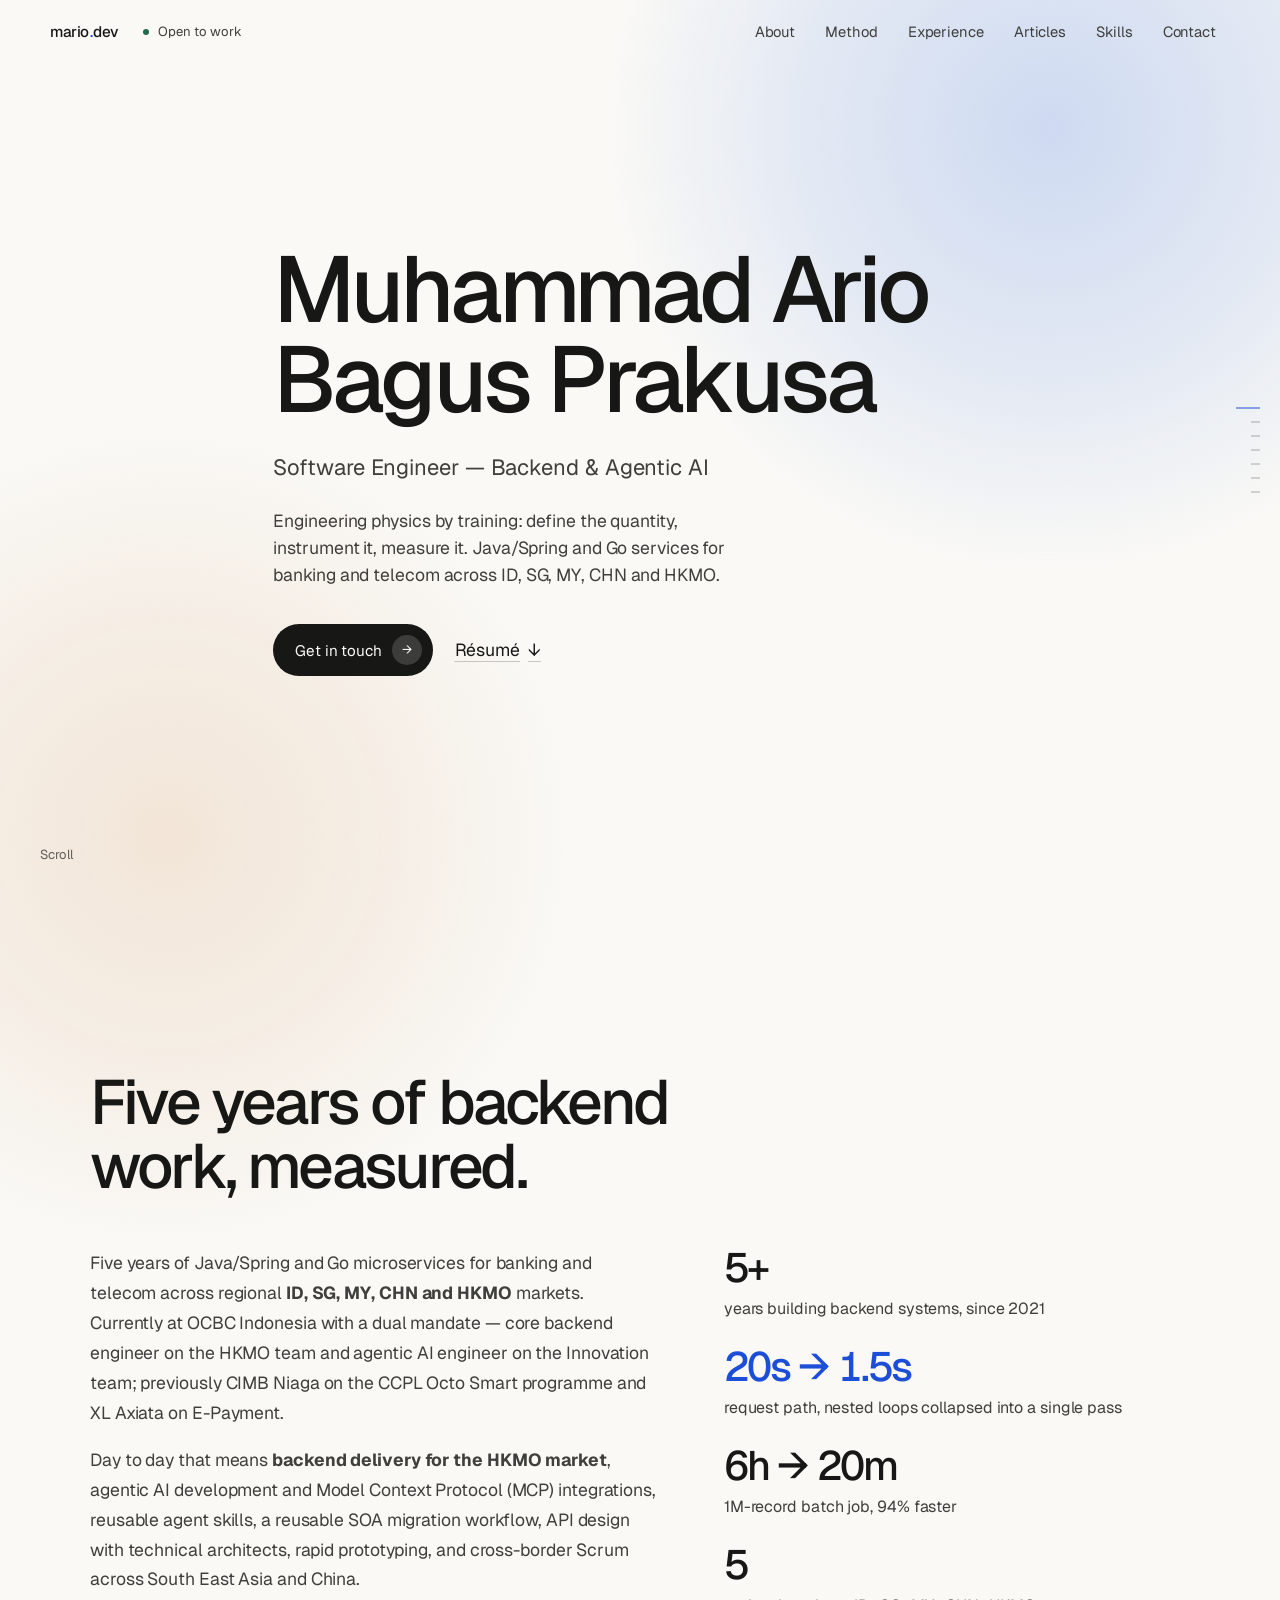
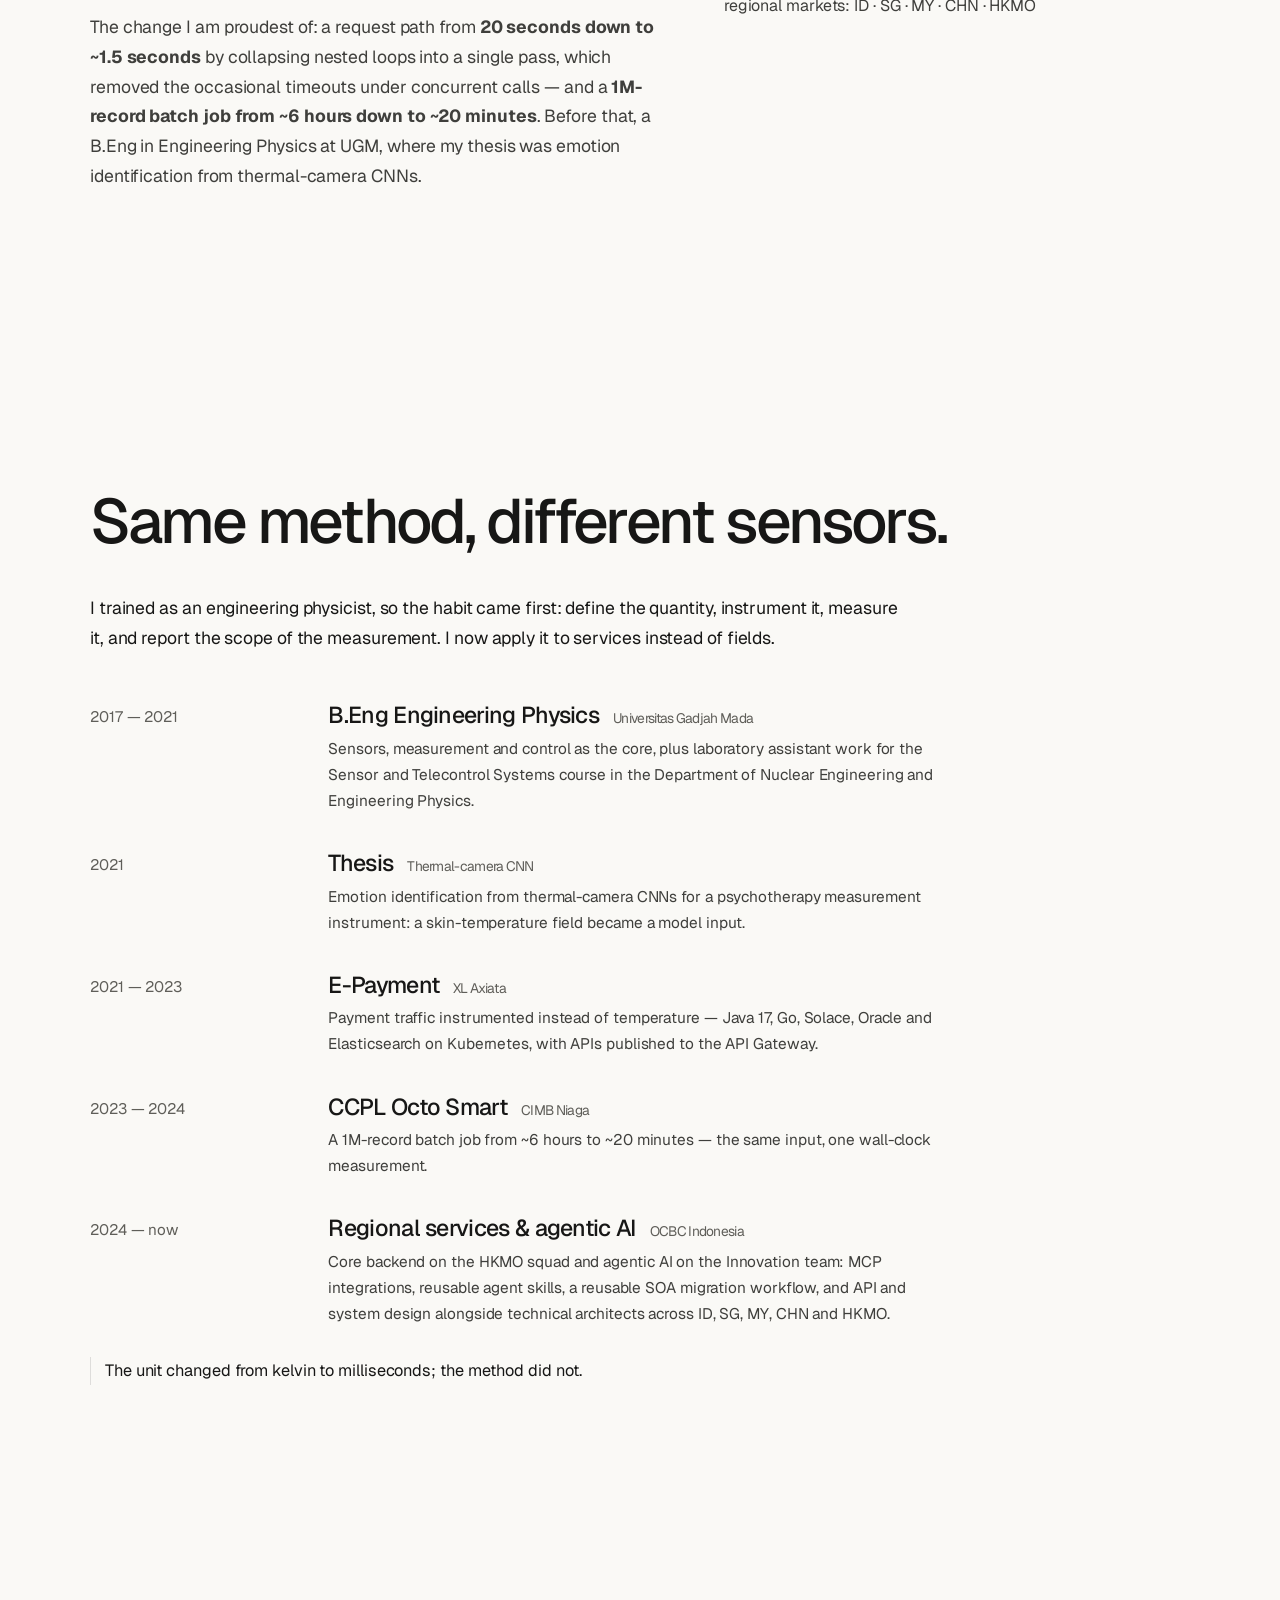
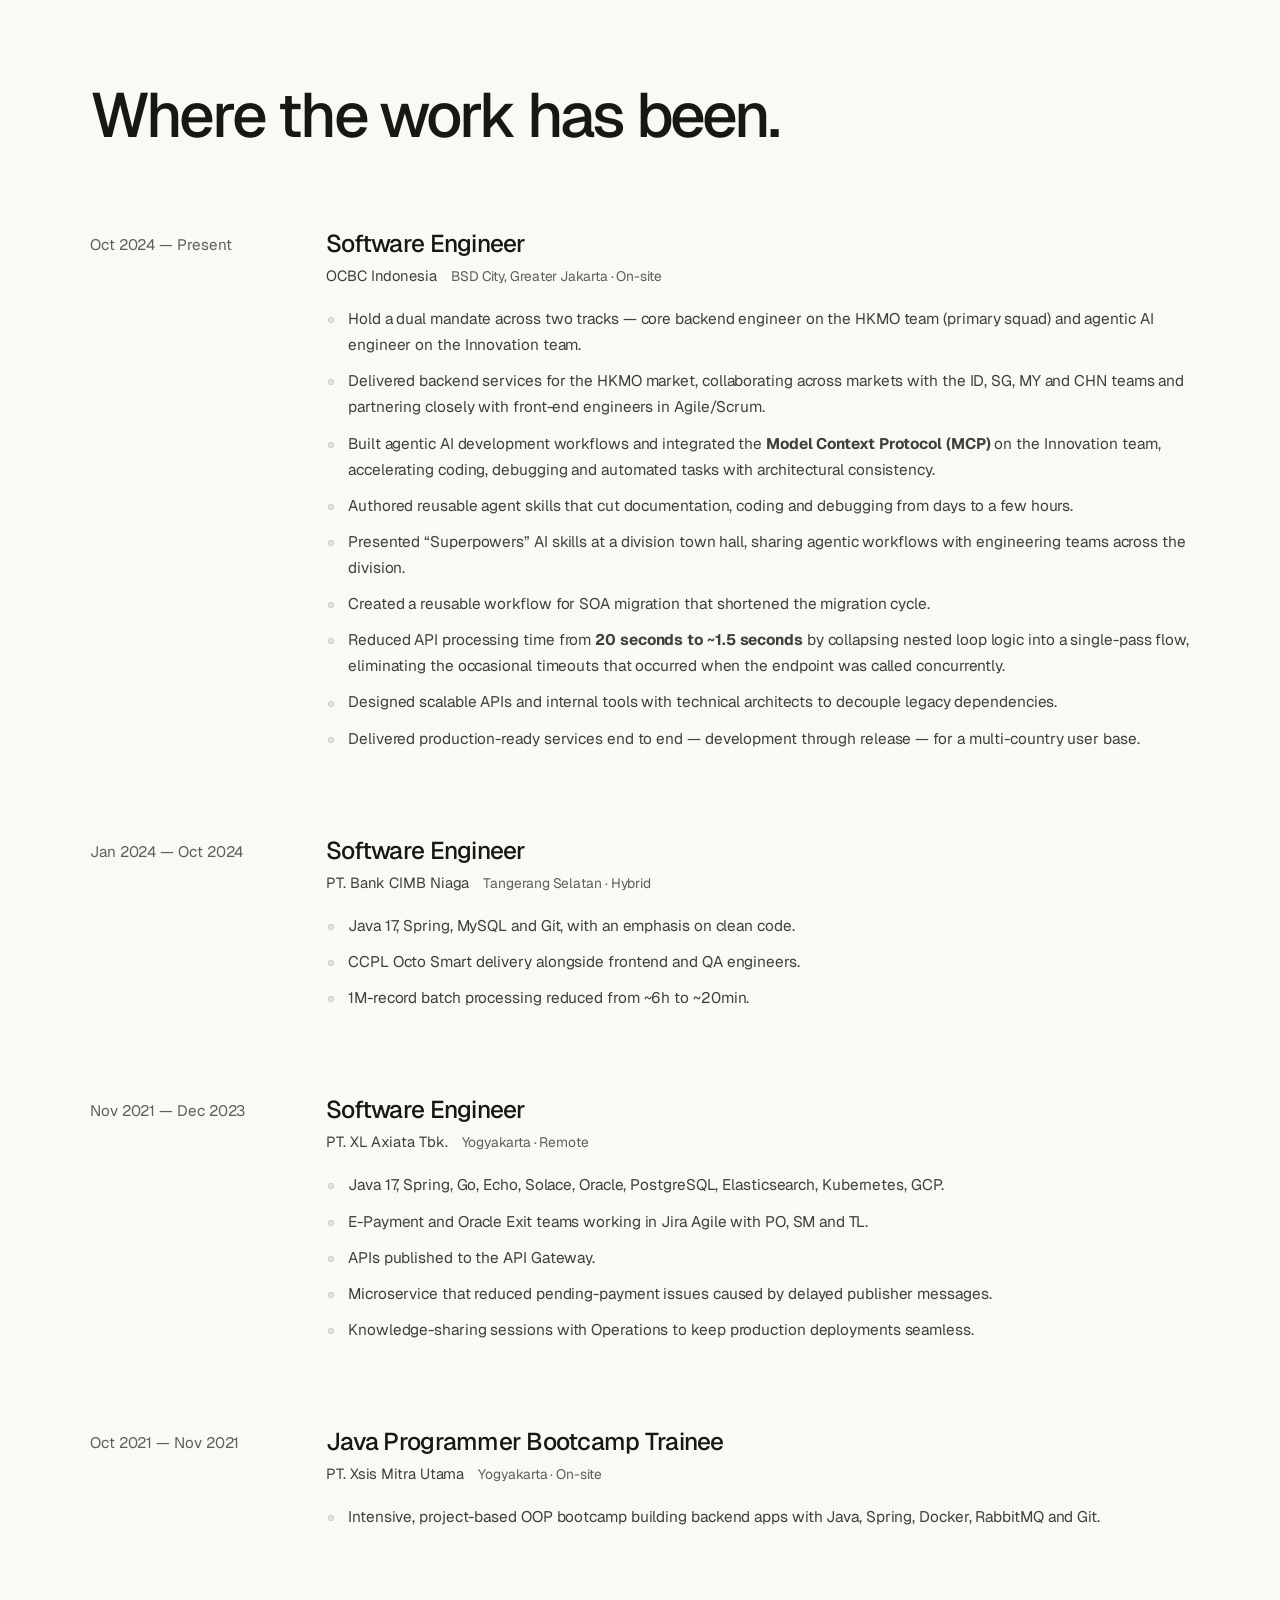
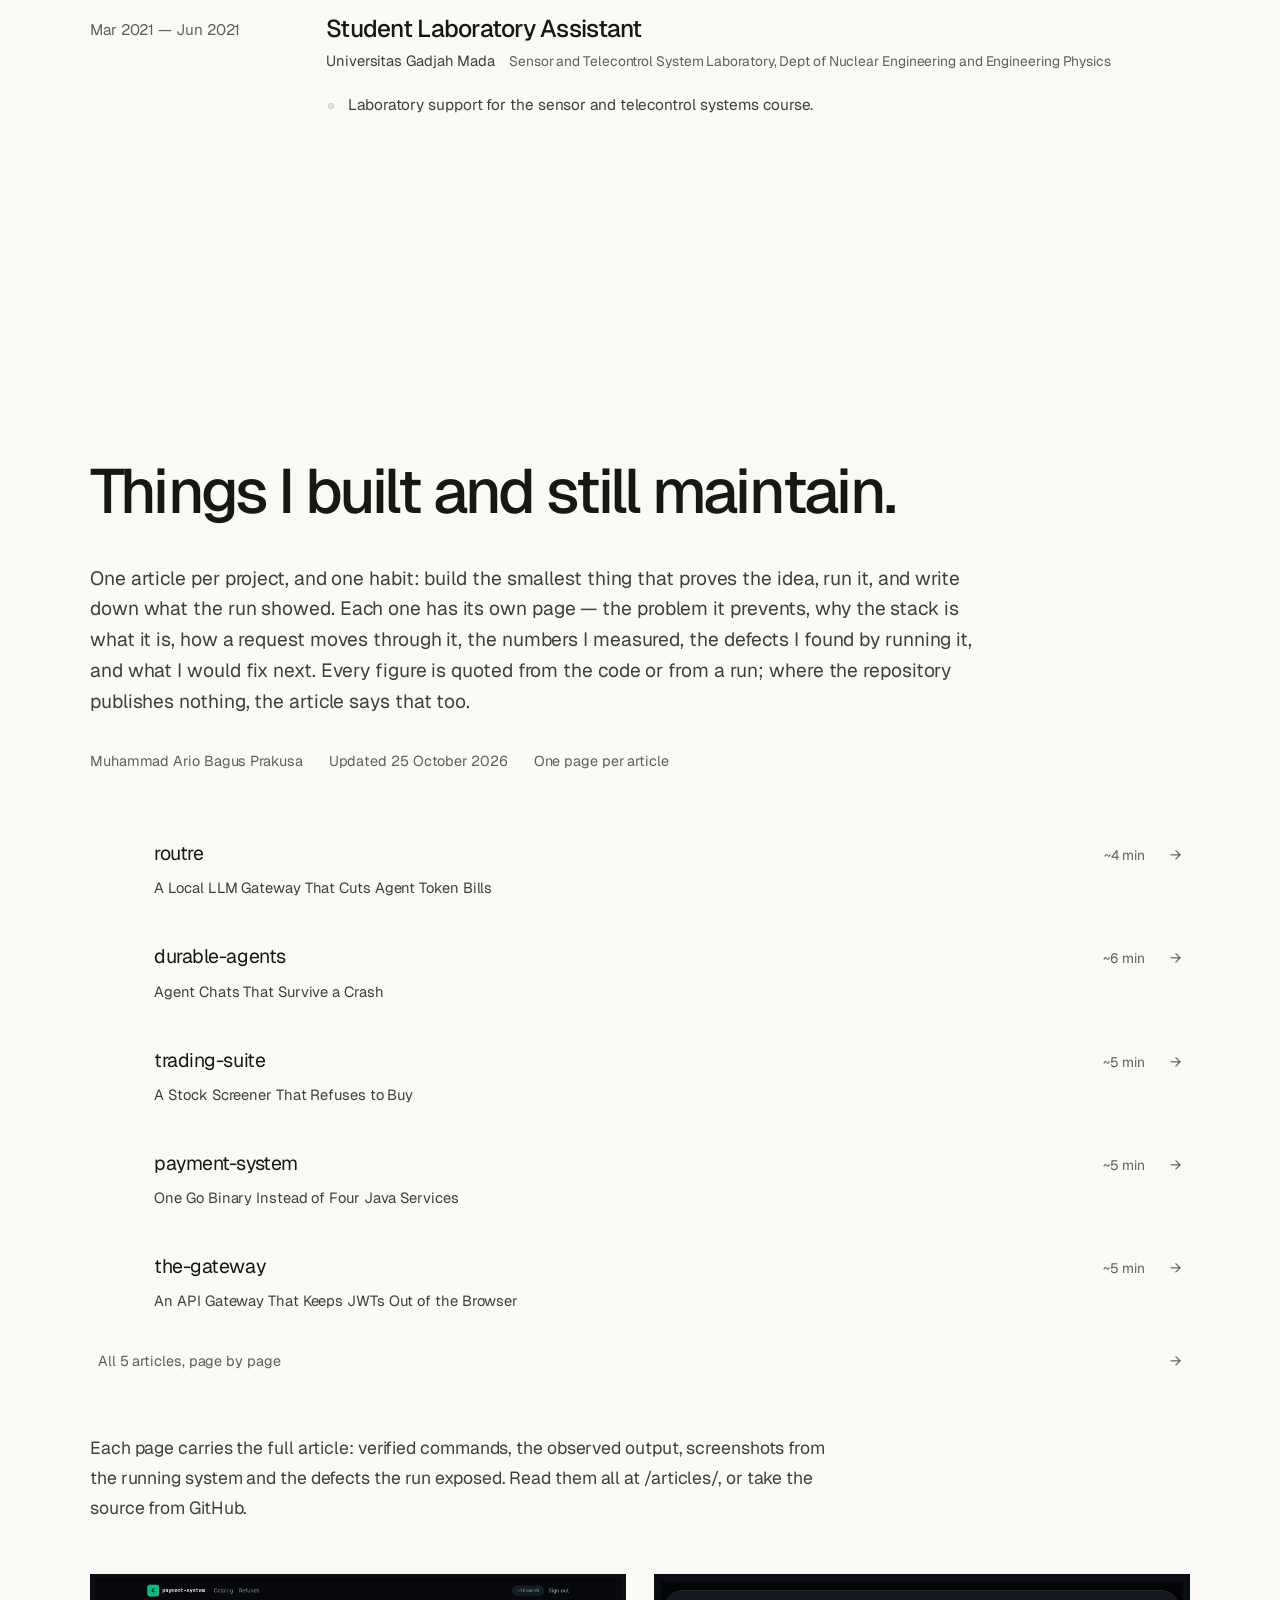
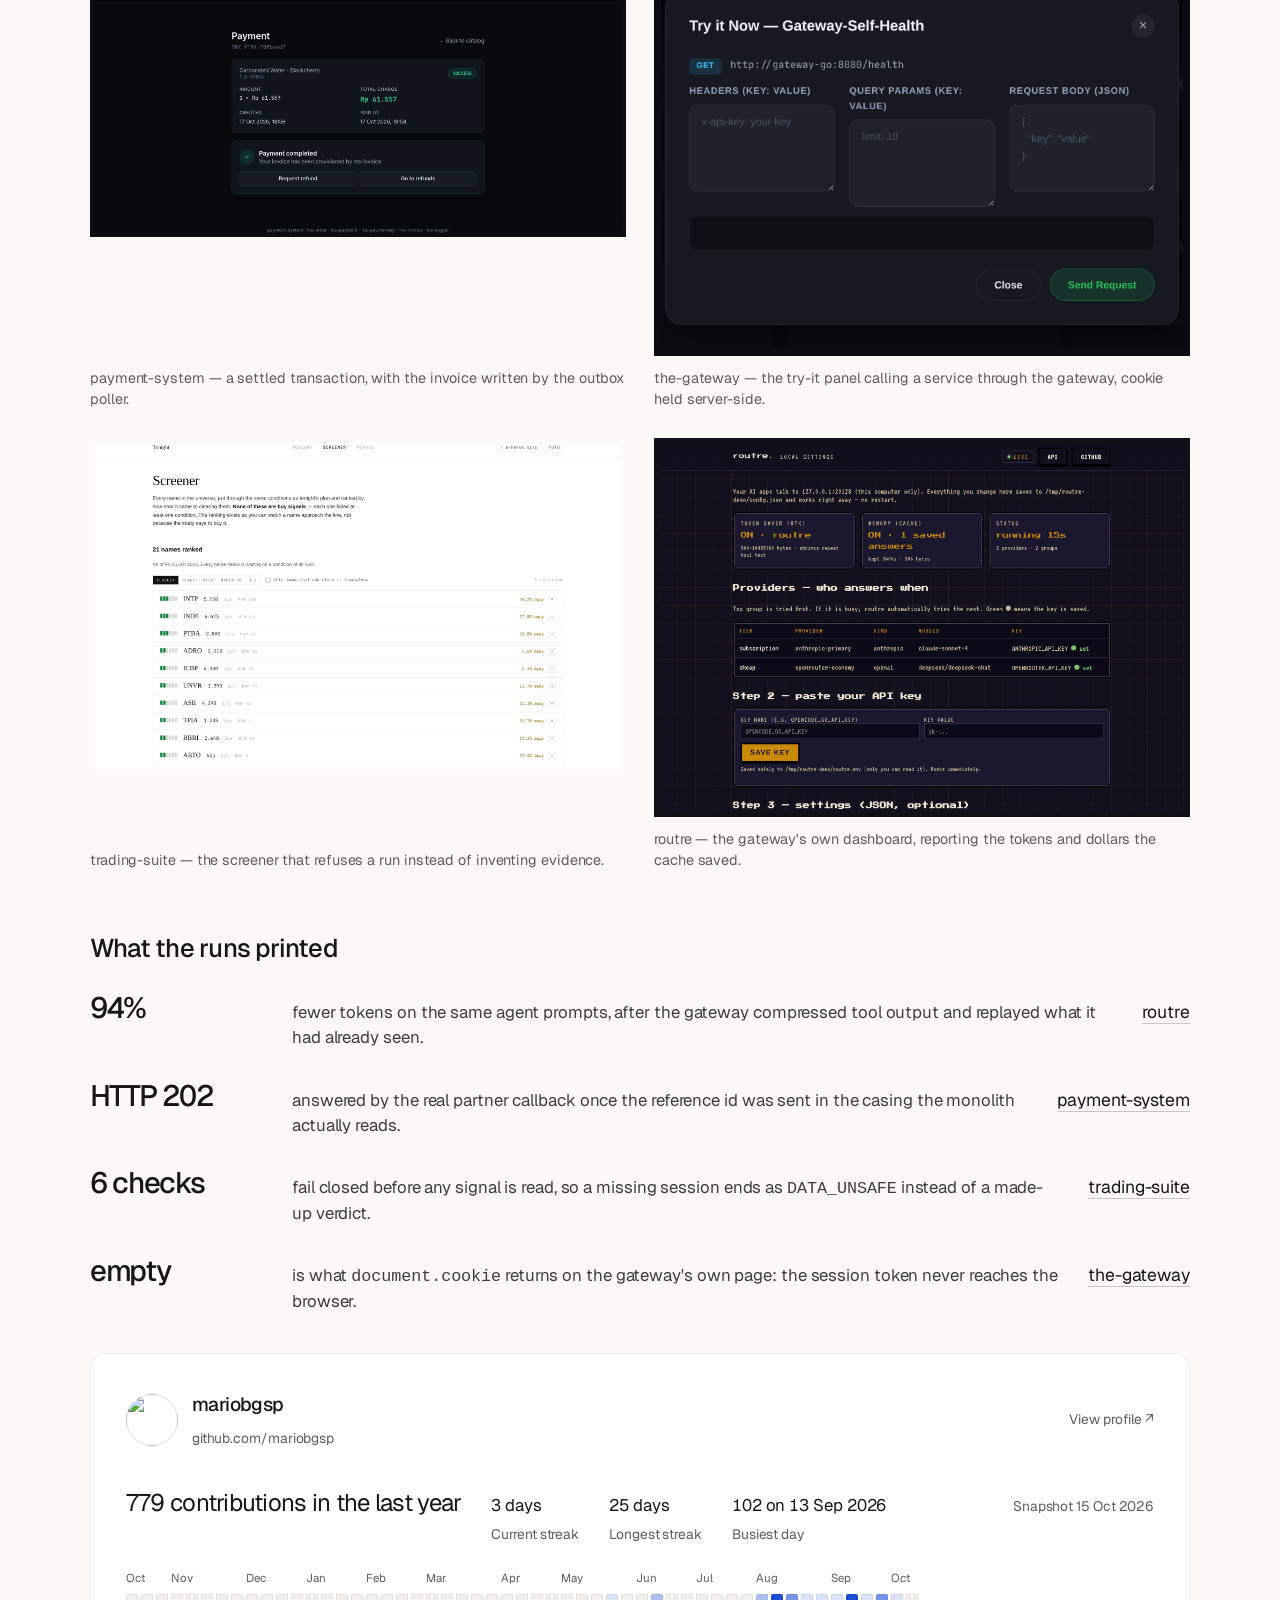
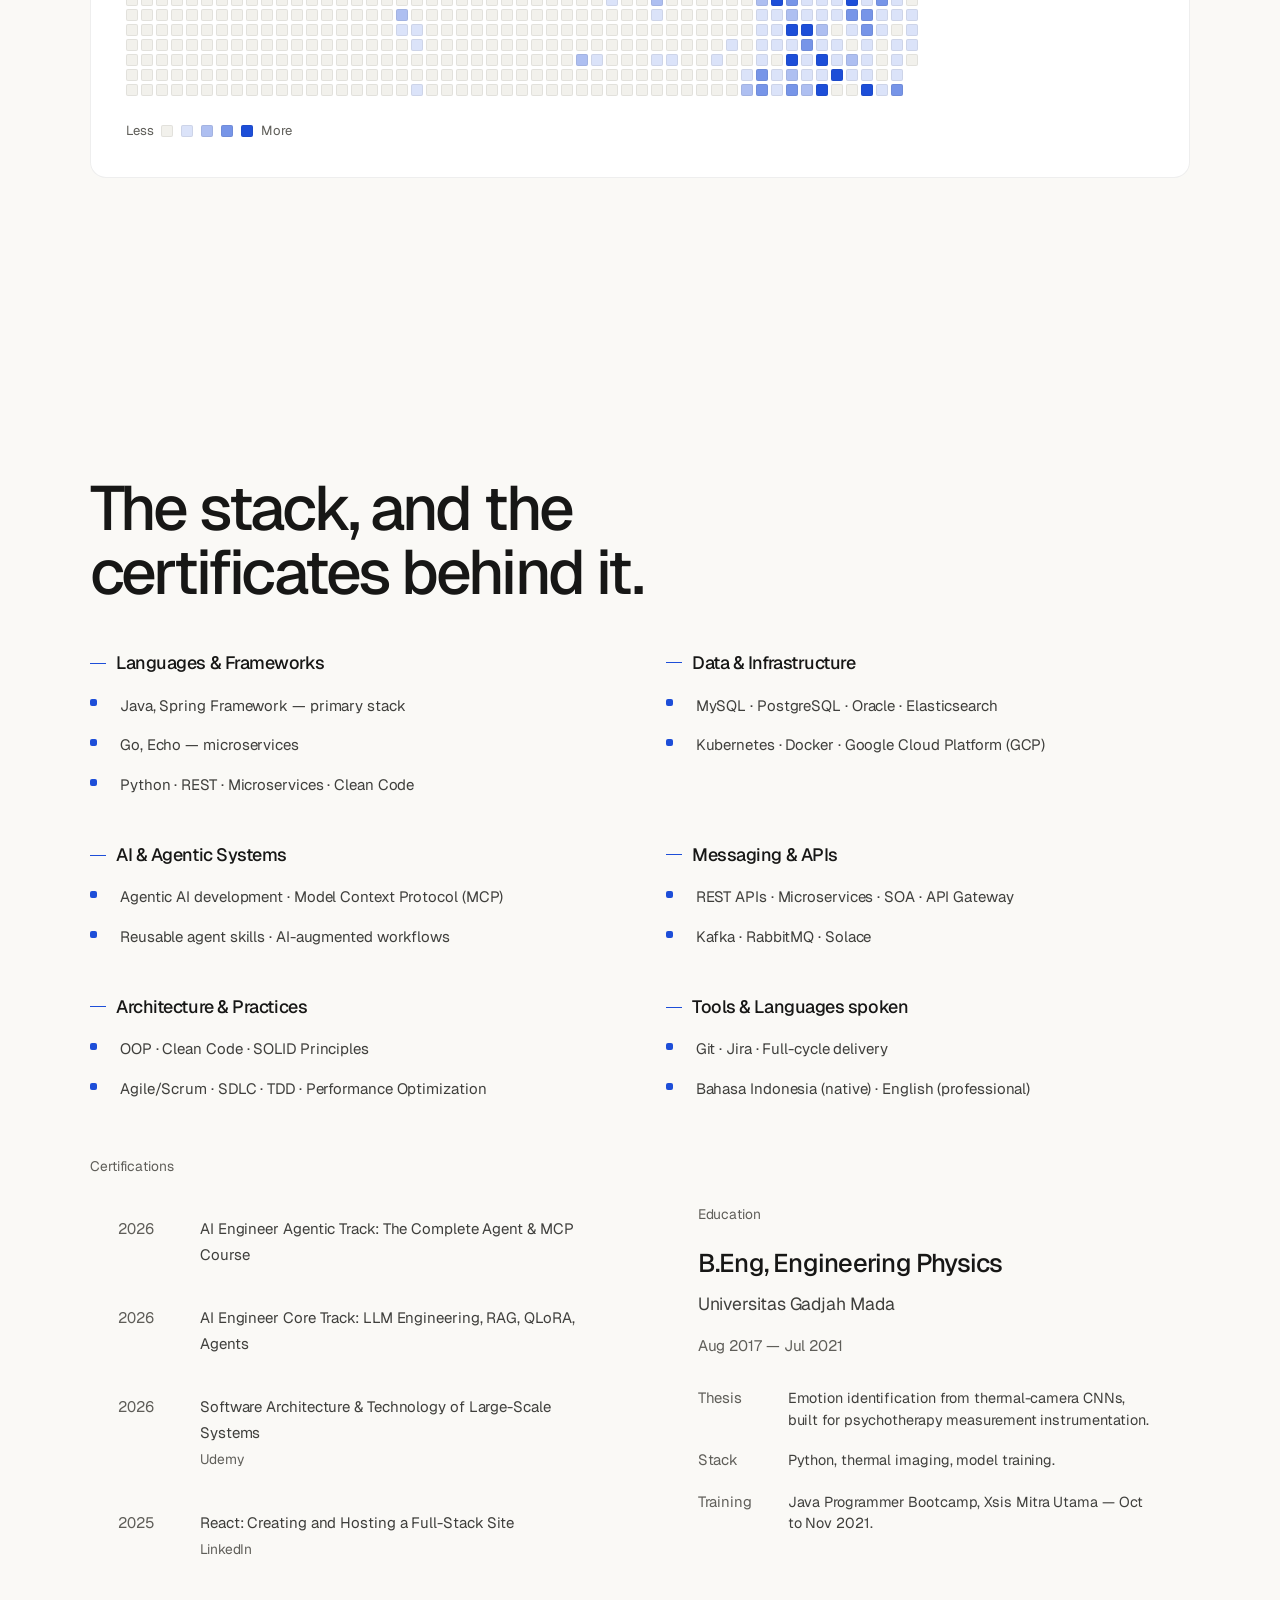
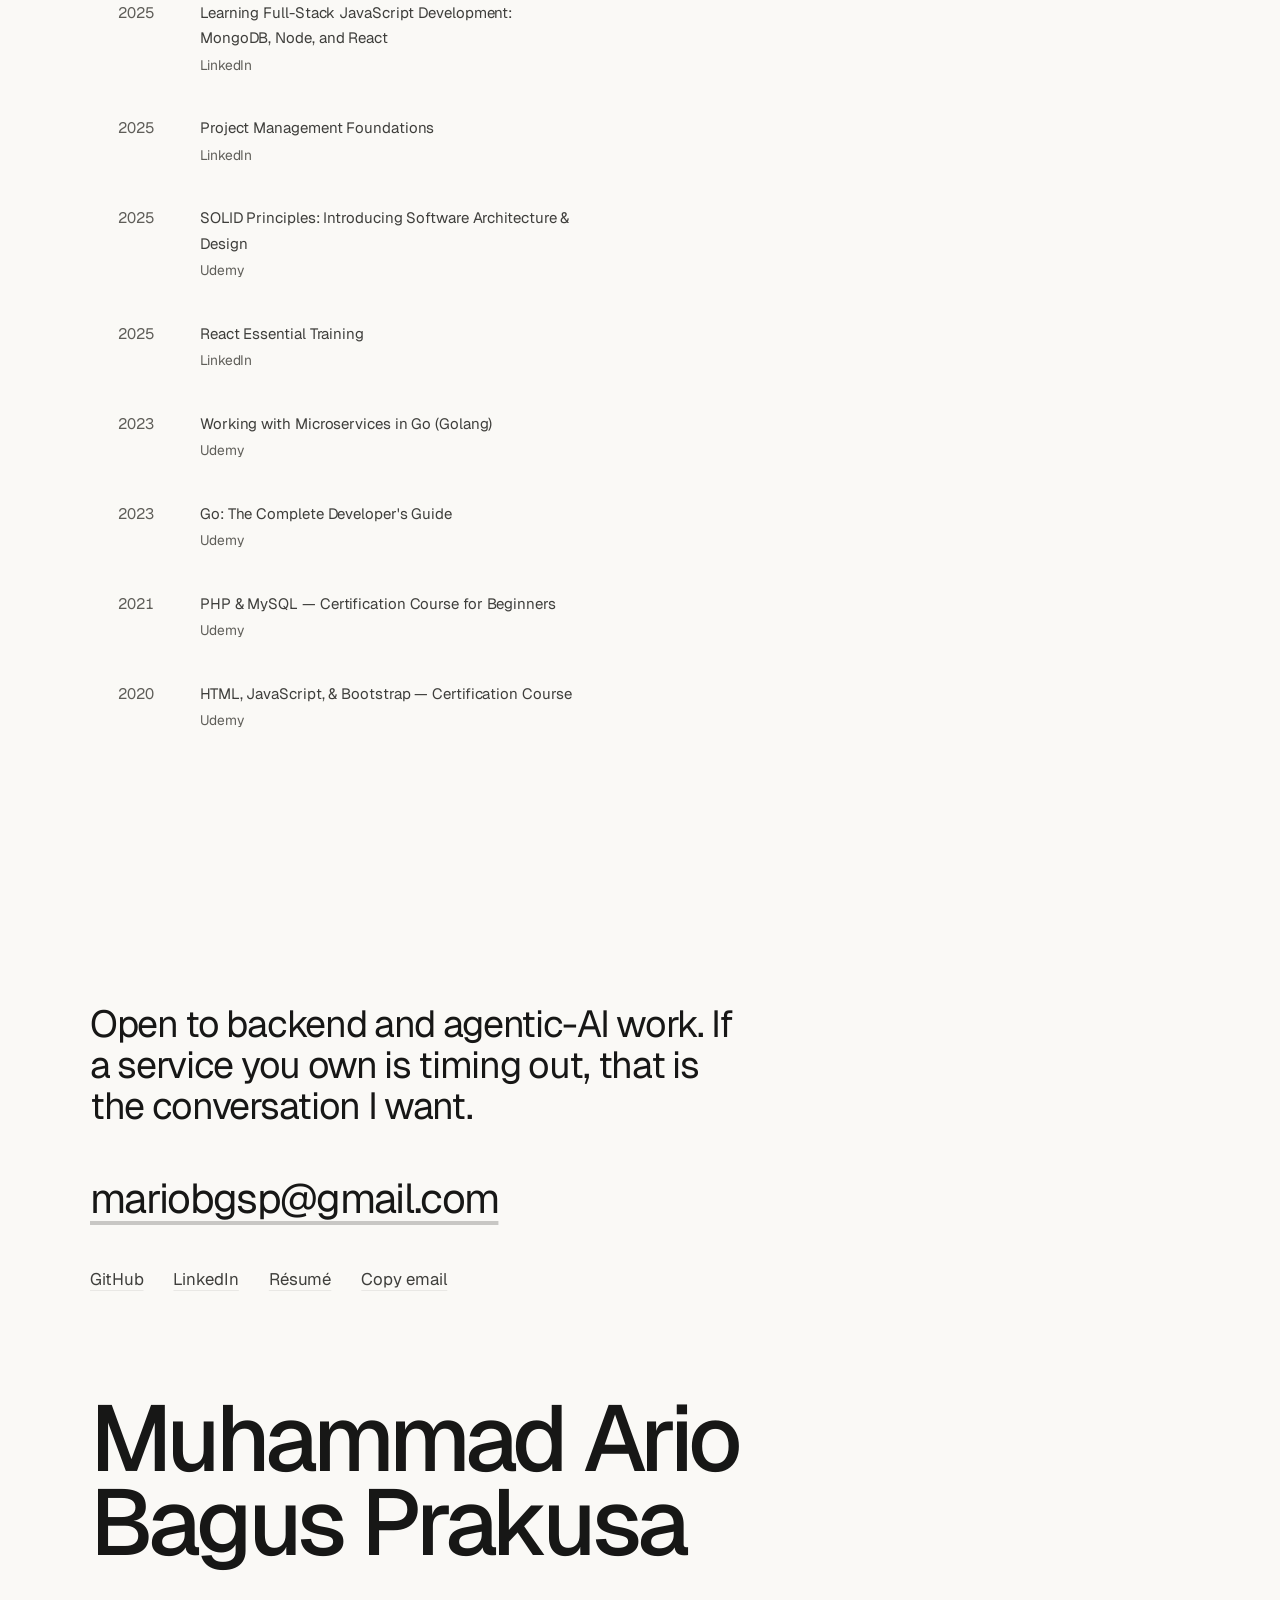
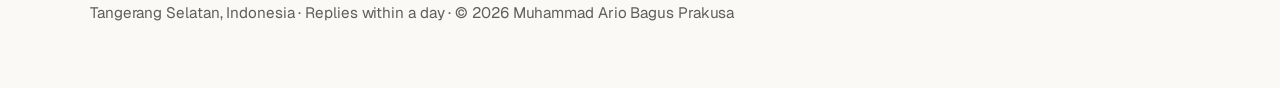
==== commit b3cc27ca: "content(articles): sync simplified pages from mariobgsp/articles Regenerate the five article pages, " ====
--- a/index.html
+++ b/index.html
@@ -1088,7 +1088,7 @@
         <!-- article:begin -->
         <div class="art-meta reveal">
           <span>Muhammad Ario Bagus Prakusa</span>
-          <span>Updated <time datetime="2026-10-19">19 October 2026</time></span>
+          <span>Updated <time datetime="2026-10-25">25 October 2026</time></span>
           <span>One page per article</span>
         </div>
 
@@ -1096,41 +1096,41 @@
               <li>
                 <a class="art-index-row" href="/articles/routre/">
                   <span class="art-index-name">routre</span>
-                  <span class="art-index-lang">~8 min</span>
+                  <span class="art-index-lang">~4 min</span>
                   <span class="art-index-go" aria-hidden="true">&#8594;</span>
-                  <span class="art-index-strap">Cutting Agent Token Bills by 94%: the Architecture of a Local LLM Gateway</span>
+                  <span class="art-index-strap">A Local LLM Gateway That Cuts Agent Token Bills</span>
                 </a>
               </li>
               <li>
                 <a class="art-index-row" href="/articles/durable-agents/">
                   <span class="art-index-name">durable-agents</span>
-                  <span class="art-index-lang">~15 min</span>
+                  <span class="art-index-lang">~6 min</span>
                   <span class="art-index-go" aria-hidden="true">&#8594;</span>
-                  <span class="art-index-strap">Chats That Survive a Crash: Durable Agent Conversations on a SQLite Task Log</span>
+                  <span class="art-index-strap">Agent Chats That Survive a Crash</span>
                 </a>
               </li>
               <li>
                 <a class="art-index-row" href="/articles/trading-suite/">
                   <span class="art-index-name">trading-suite</span>
-                  <span class="art-index-lang">~10 min</span>
+                  <span class="art-index-lang">~5 min</span>
                   <span class="art-index-go" aria-hidden="true">&#8594;</span>
-                  <span class="art-index-strap">The Screener That Refuses to Buy: Engineering Honesty Into an IDX Market Desk</span>
+                  <span class="art-index-strap">A Stock Screener That Refuses to Buy</span>
                 </a>
               </li>
               <li>
                 <a class="art-index-row" href="/articles/payment-system/">
                   <span class="art-index-name">payment-system</span>
-                  <span class="art-index-lang">~10 min</span>
+                  <span class="art-index-lang">~5 min</span>
                   <span class="art-index-go" aria-hidden="true">&#8594;</span>
-                  <span class="art-index-strap">Four Java Services, One Go Binary: a Payment Lifecycle Without Kafka</span>
+                  <span class="art-index-strap">One Go Binary Instead of Four Java Services</span>
                 </a>
               </li>
               <li>
                 <a class="art-index-row" href="/articles/the-gateway/">
                   <span class="art-index-name">the-gateway</span>
-                  <span class="art-index-lang">~8 min</span>
+                  <span class="art-index-lang">~5 min</span>
                   <span class="art-index-go" aria-hidden="true">&#8594;</span>
-                  <span class="art-index-strap">Keeping JWTs Out of the Browser: an API Gateway With a Server-Side BFF</span>
+                  <span class="art-index-strap">An API Gateway That Keeps JWTs Out of the Browser</span>
                 </a>
               </li>
               <li class="art-index-more">
@@ -1152,8 +1152,8 @@
         <div class="evidence">
           <div class="evidence-grid stagger">
             <figure>
-              <img src="assets/articles/payment-system-checkout-ready.png" alt="Checkout screen of the payment system, transaction created and ready to pay" width="2000" height="1101" loading="lazy">
-              <figcaption>payment-system &mdash; one transaction driven through CREATED, READY, SUCCESS and REFUND against the containerised stack.</figcaption>
+              <img src="assets/articles/payment-system-checkout-success.png" alt="Checkout screen of the payment system after a successful signed callback" width="2000" height="981" loading="lazy">
+              <figcaption>payment-system &mdash; a settled transaction, with the invoice written by the outbox poller.</figcaption>
             </figure>
             <figure>
               <img src="assets/articles/the-gateway-try-it.png" alt="Try-it panel of the API gateway returning a proxied response" width="1460" height="1040" loading="lazy">
--- a/assets/theme.css
+++ b/assets/theme.css
@@ -20,13 +20,13 @@
   /* ink */
   --ink: #171716;
   --ink-2: #3f3f3c;
-  --ink-3: #64635e;
-  /* captions and provenance notes (6.2:1 on the paper) */
-  --ink-note: #5f5e59;
+  --ink-3: #5f5e59;
+  /* captions and provenance notes (7.2:1 on the paper) */
+  --ink-note: #55544f;
 
   /* one accent for links, focus and active state */
-  --accent: #2b5fce;
-  --accent-hover: #1f4fae;
+  --accent: #1d4ed8;
+  --accent-hover: #173ea8;
   --accent-soft: #edf2fd;
   --success: #226b4c;
   --tint: rgba(23, 23, 21, 0.035);
@@ -158,31 +158,50 @@
 .skip-link:focus { left: 16px; top: 16px; }
 
 /* --------------------------------------------------------- ambient wash ---
-   One CSS-only layer on body::before. Two very soft radial gradients drift on
-   transform and scale behind every page; there is no canvas, no pointer state
-   and no JS loop. The layer is inert and sits under the .page content. */
-
-body::before {
+   Two large, very soft colour fields drift independently behind the sheet.
+   They are CSS-only, pointer-inert and composited on transform/opacity; there
+   is no canvas and no JS loop. The motion is deliberately slow, but it is
+   visible as a changing light rather than a static gradient. */
+
+body::before,
+body::after {
   content: "";
   position: fixed;
-  inset: -18vmax;
   z-index: 0;
   pointer-events: none;
-  background:
-    radial-gradient(farthest-side at 72% 18%, rgba(178, 198, 238, 0.42), transparent 72%),
-    radial-gradient(farthest-side at 18% 82%, rgba(233, 210, 186, 0.34), transparent 70%);
-  background-size: 64vmax 64vmax, 58vmax 58vmax;
-  background-position: 78% 12%, 12% 84%;
-  background-repeat: no-repeat;
-  animation: ambient-drift 46s var(--ease) infinite alternate;
+  border-radius: 50%;
   will-change: transform;
 }
 
-body.art-page::before { opacity: 0.55; }
-
-@keyframes ambient-drift {
-  from { transform: translate3d(-1.5%, -1%, 0) scale(1.02); }
-  to   { transform: translate3d(1.5%, 2%, 0) scale(1.08); }
+body::before {
+  width: 72vmax;
+  height: 72vmax;
+  top: -26vmax;
+  right: -18vmax;
+  background: radial-gradient(circle, rgba(174, 196, 238, 0.58) 0%, rgba(174, 196, 238, 0.30) 38%, transparent 68%);
+  animation: ambient-cool 12s cubic-bezier(0.45, 0.05, 0.55, 0.95) infinite alternate;
+}
+
+body::after {
+  width: 66vmax;
+  height: 66vmax;
+  bottom: -28vmax;
+  left: -20vmax;
+  background: radial-gradient(circle, rgba(234, 211, 187, 0.52) 0%, rgba(234, 211, 187, 0.26) 40%, transparent 68%);
+  animation: ambient-warm 18s cubic-bezier(0.45, 0.05, 0.55, 0.95) infinite alternate;
+}
+
+body.art-page::before,
+body.art-page::after { opacity: 0.5; }
+
+@keyframes ambient-cool {
+  from { transform: translate3d(-4%, -3%, 0) scale(1); }
+  to   { transform: translate3d(9%, 8%, 0) scale(1.16); }
+}
+
+@keyframes ambient-warm {
+  from { transform: translate3d(5%, 4%, 0) scale(1.10); }
+  to   { transform: translate3d(-8%, -7%, 0) scale(0.94); }
 }
 
 /* ---------------------------------------------------------- progress bar --- */
@@ -1051,11 +1070,14 @@
 }
 
 ::view-transition-new(root) {
-  animation: page-in 340ms cubic-bezier(0.16, 1, 0.3, 1) both;
+  animation: page-in 420ms cubic-bezier(0.16, 1, 0.3, 1) both;
 }
 
 @keyframes page-out { to { opacity: 0; } }
-@keyframes page-in { from { opacity: 0; } }
+@keyframes page-in {
+  from { opacity: 0; transform: translate3d(0, 8px, 0); }
+  to   { opacity: 1; transform: none; }
+}
 
 /* ----------------------------------------------------------- axis draw ---
    A hairline axis above each section first container, drawn like the rules
@@ -1247,6 +1269,7 @@
   }
 
   body::before,
+  body::after,
   .scroll-cue {
     animation: none !important;
     transition: none !important;
@@ -1340,6 +1363,7 @@
   .edu-block { padding: 14px !important; }
 
   body::before,
+  body::after,
   .progress-track,
   .sec-rail,
   .nav-pill,
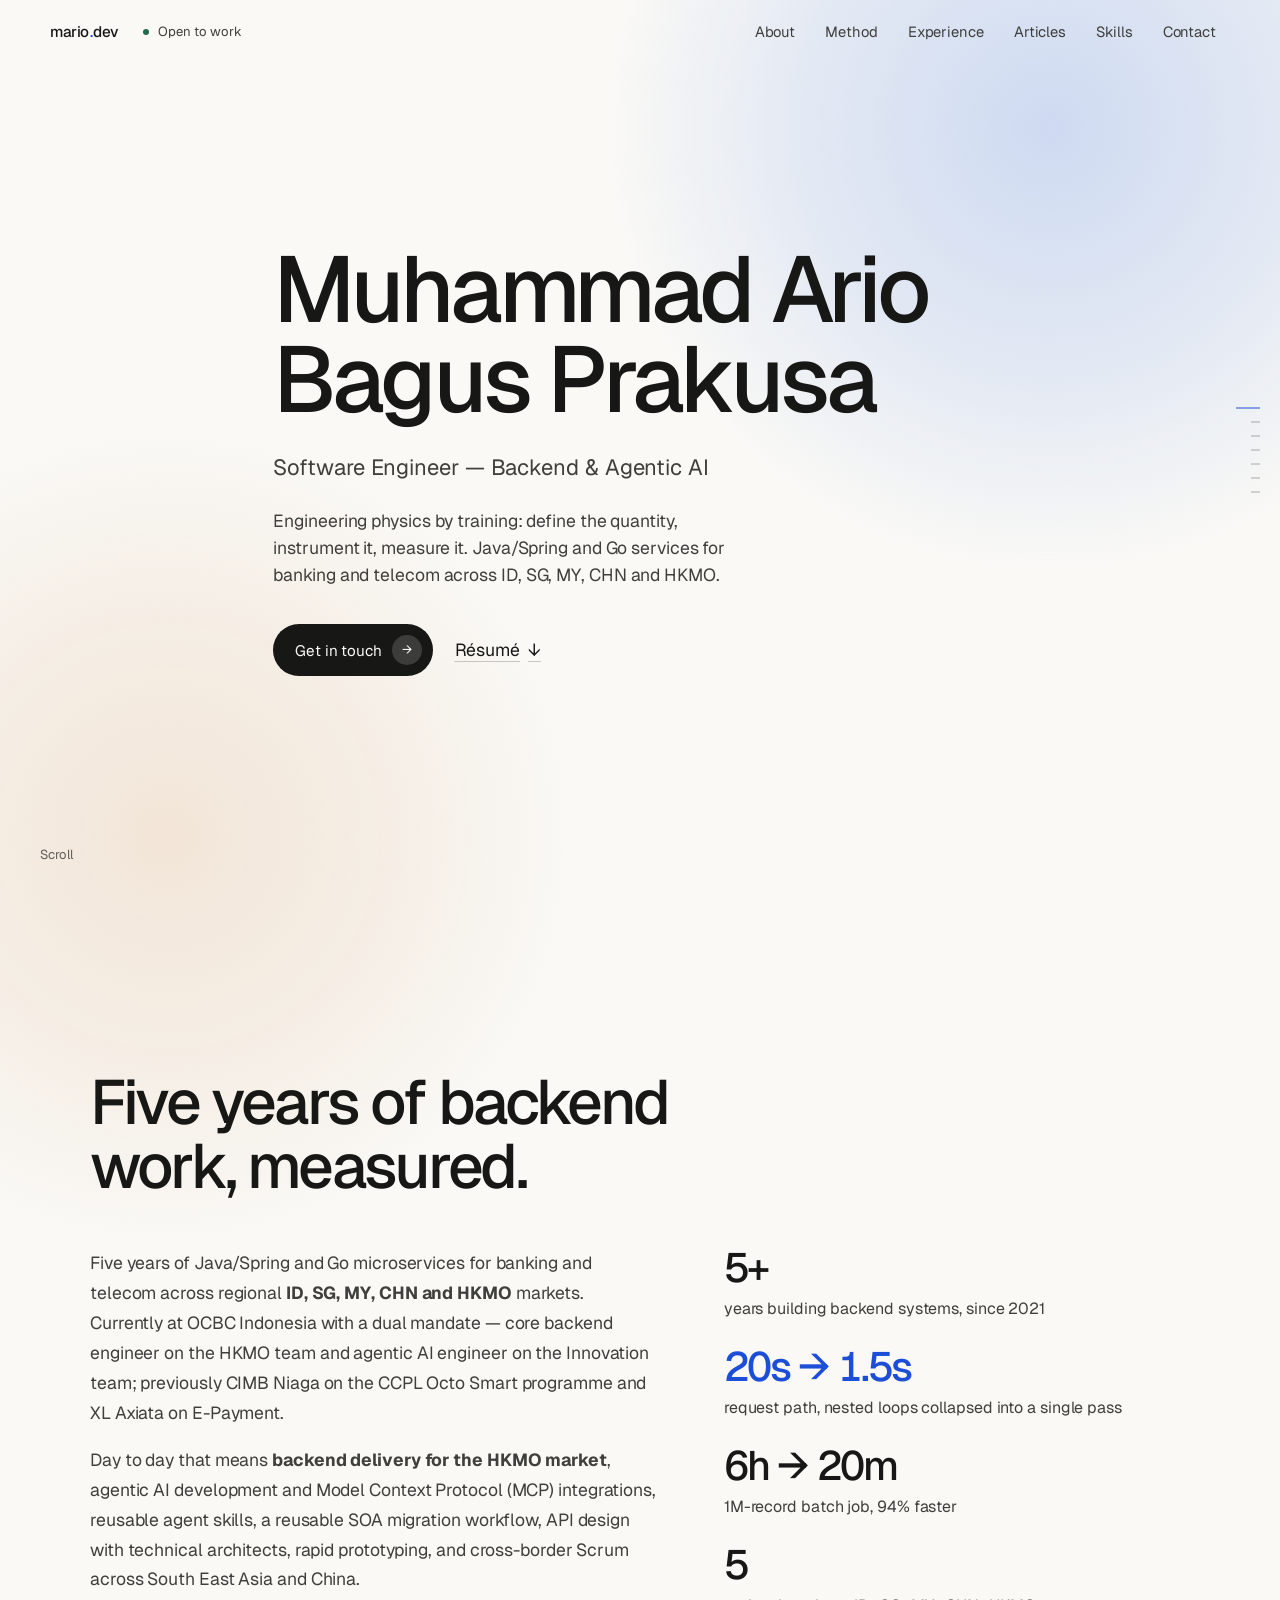
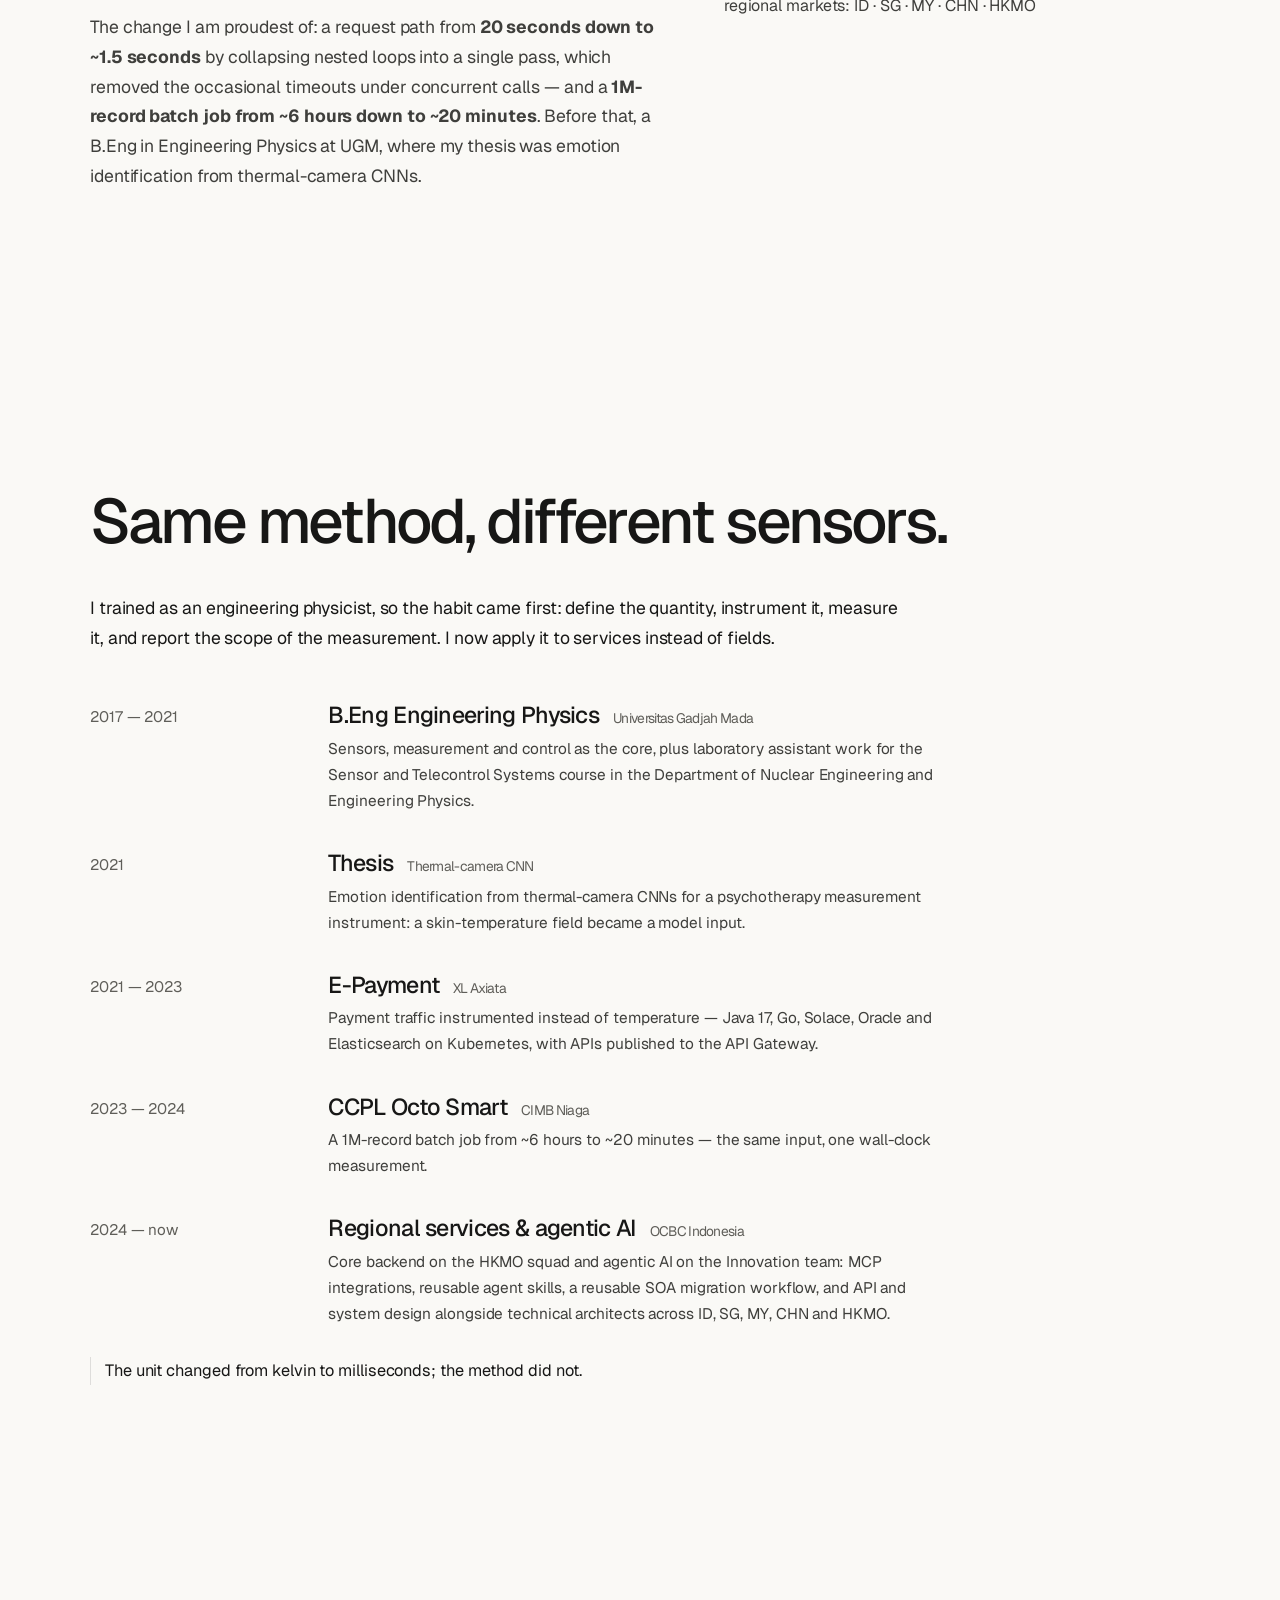
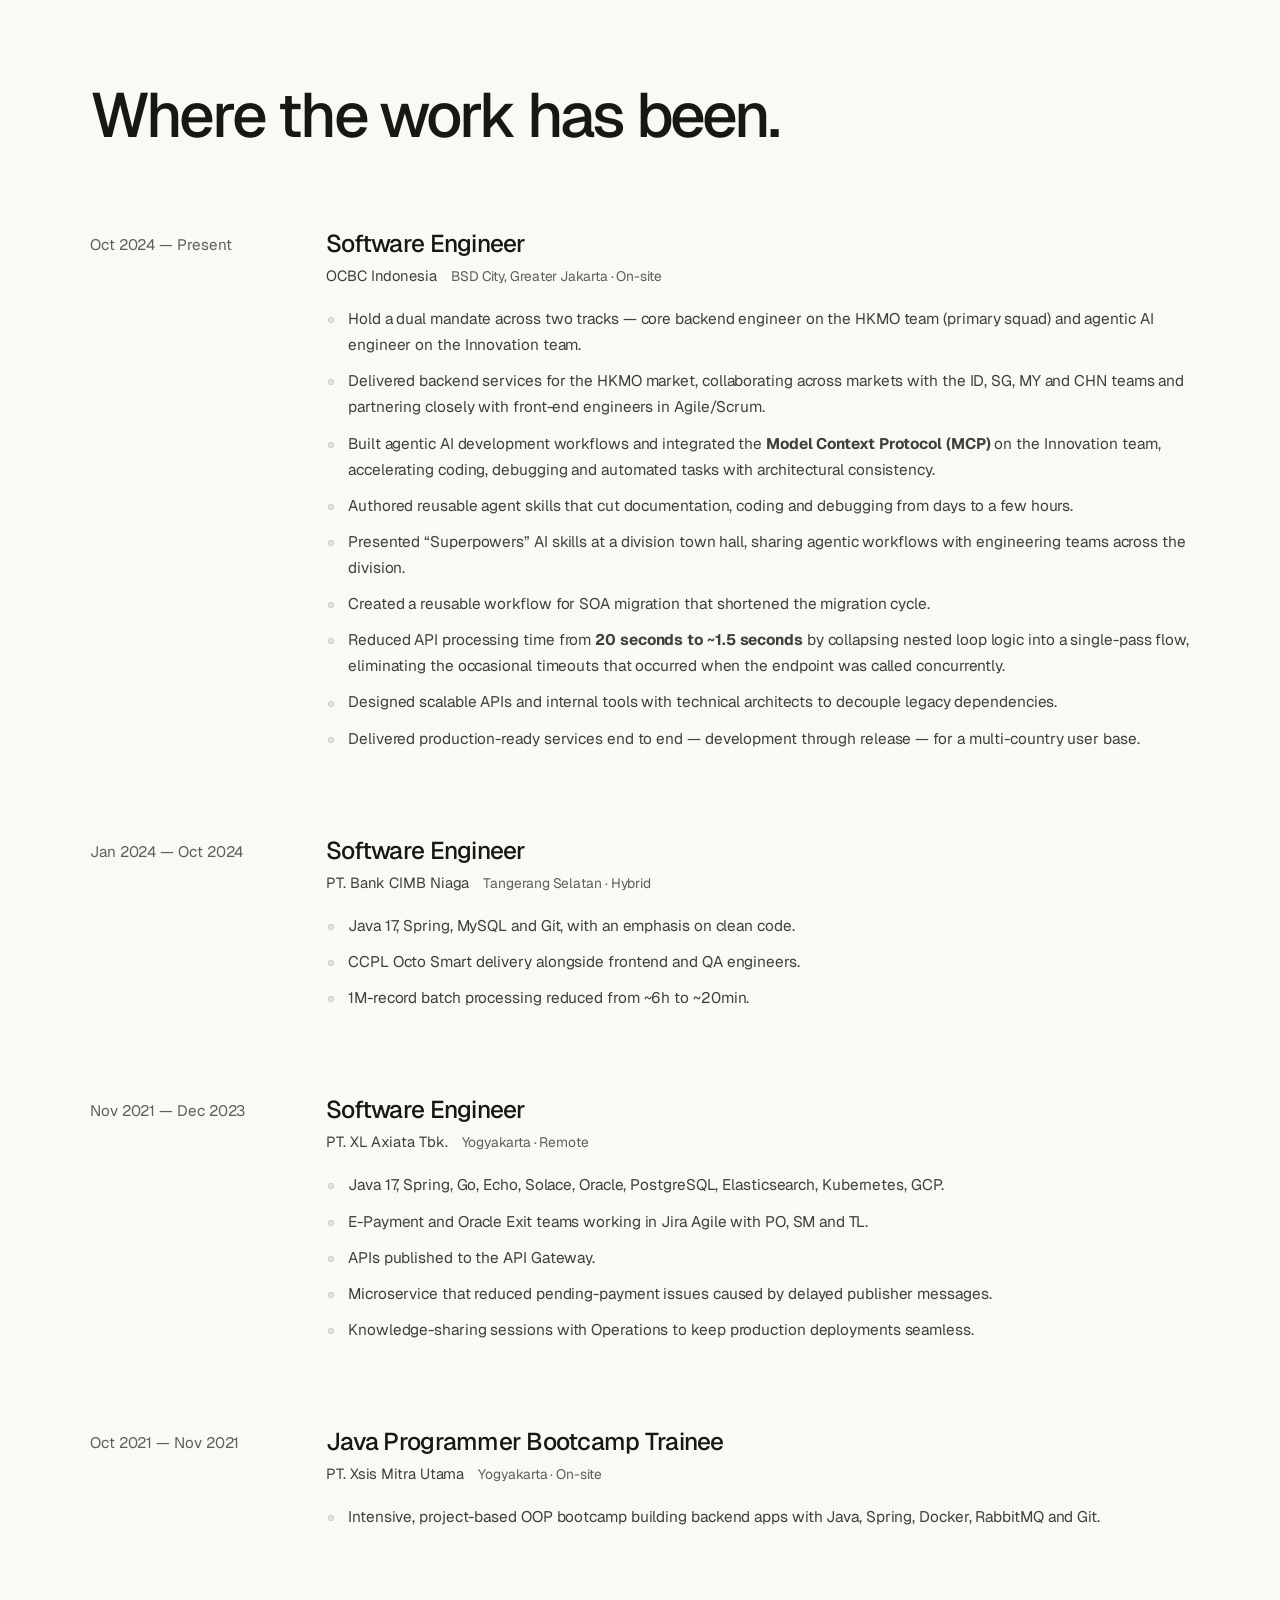
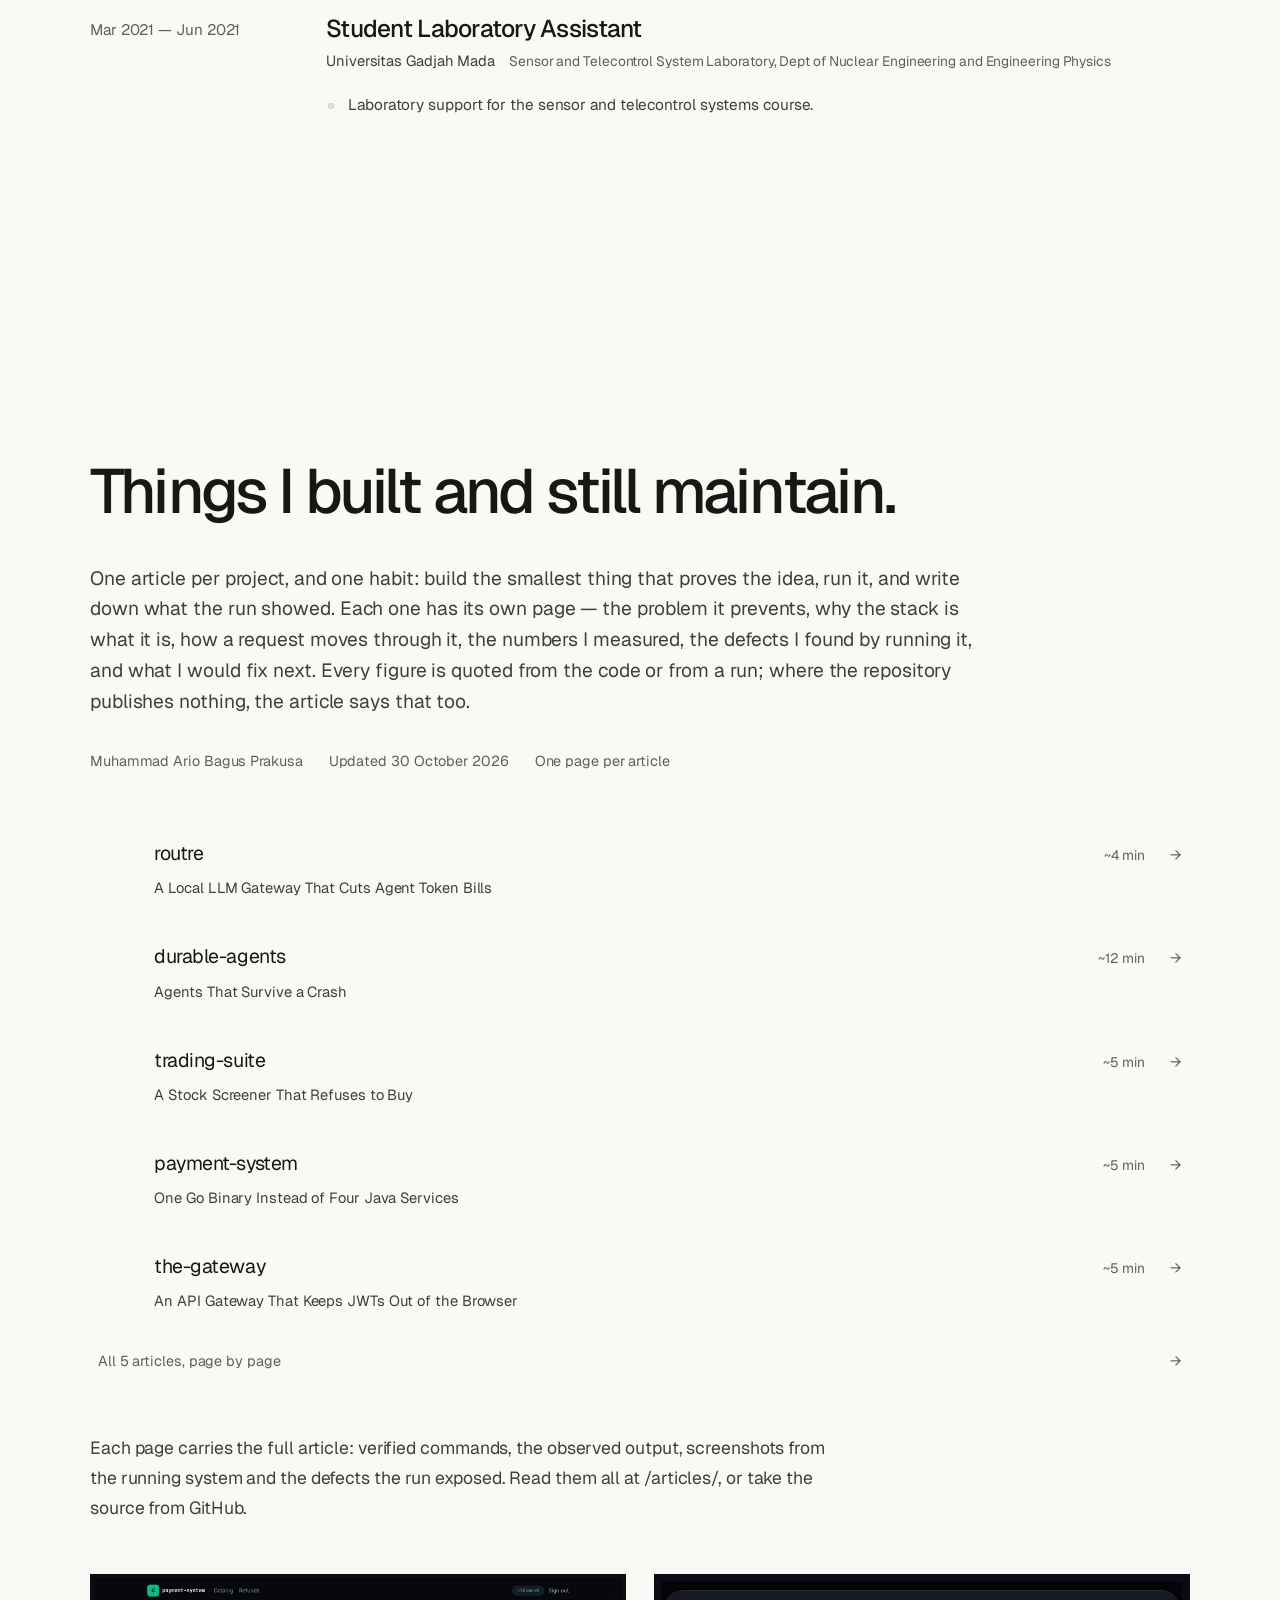
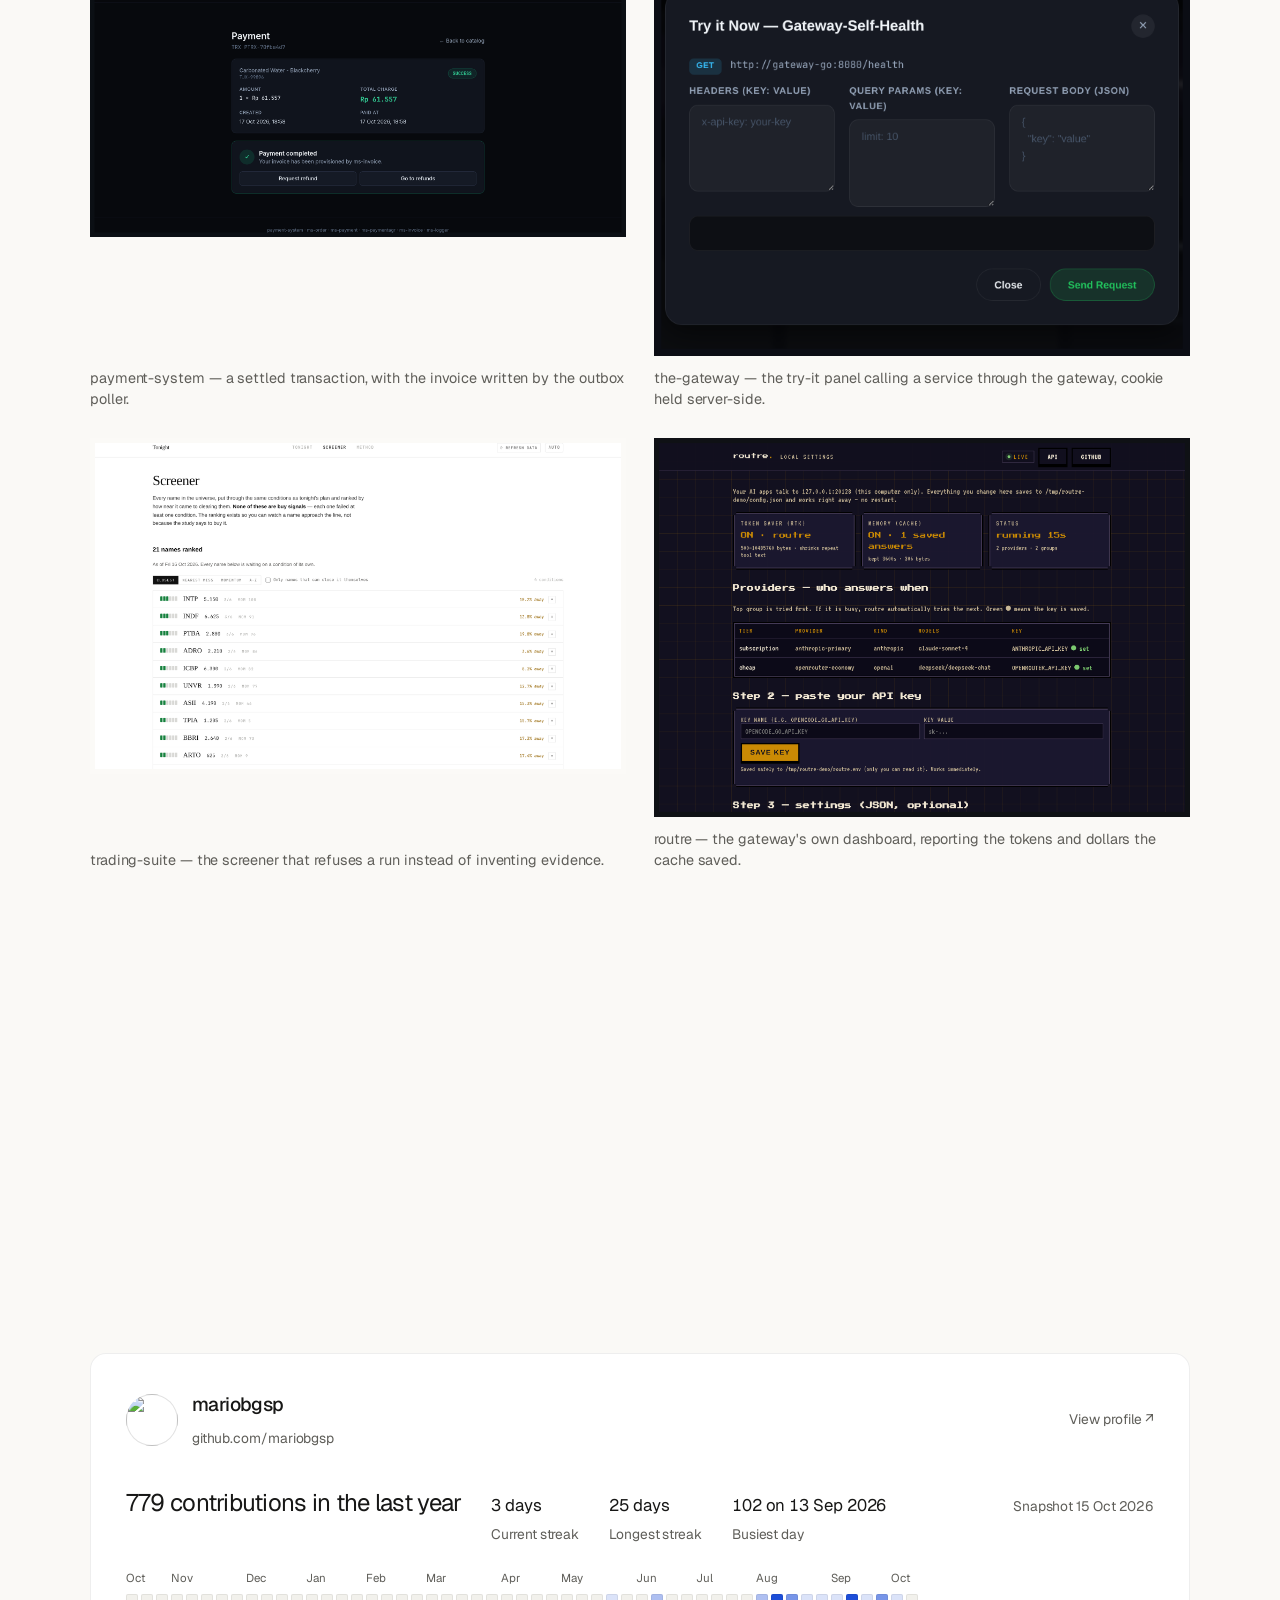
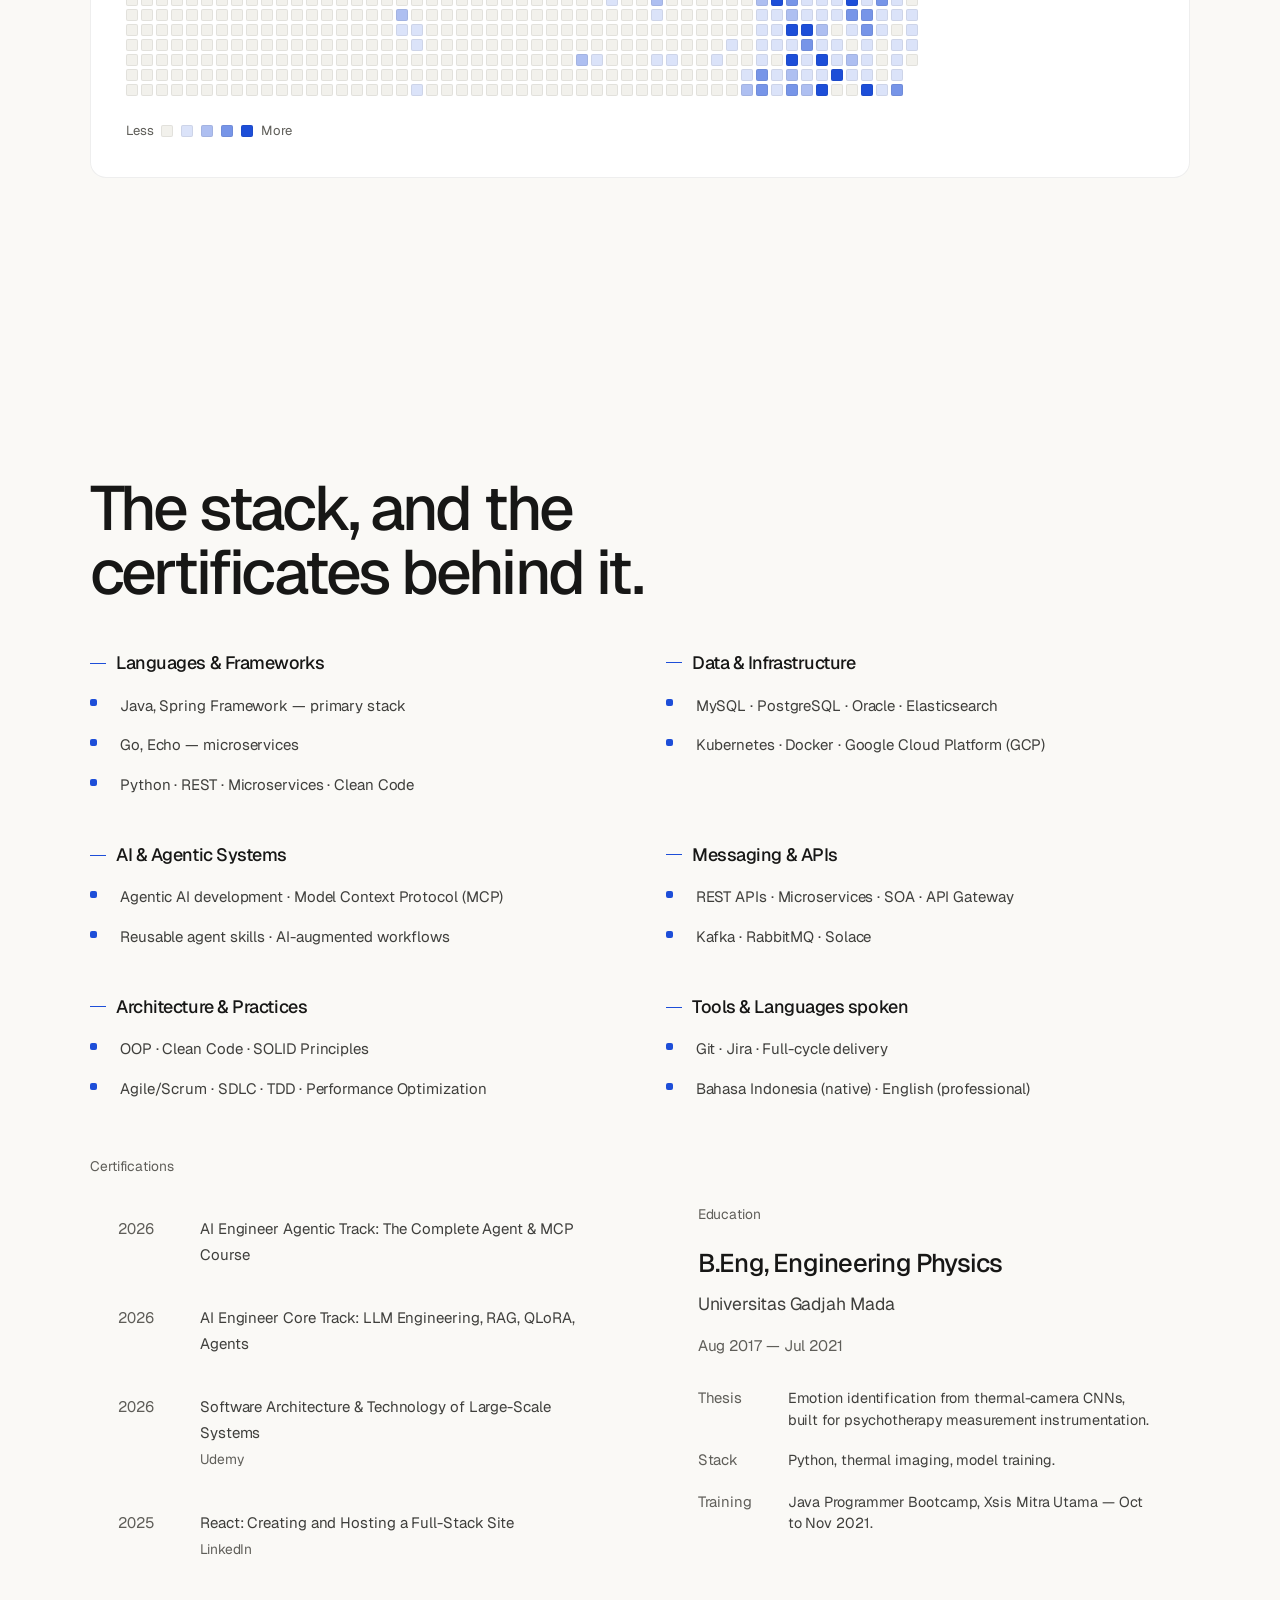
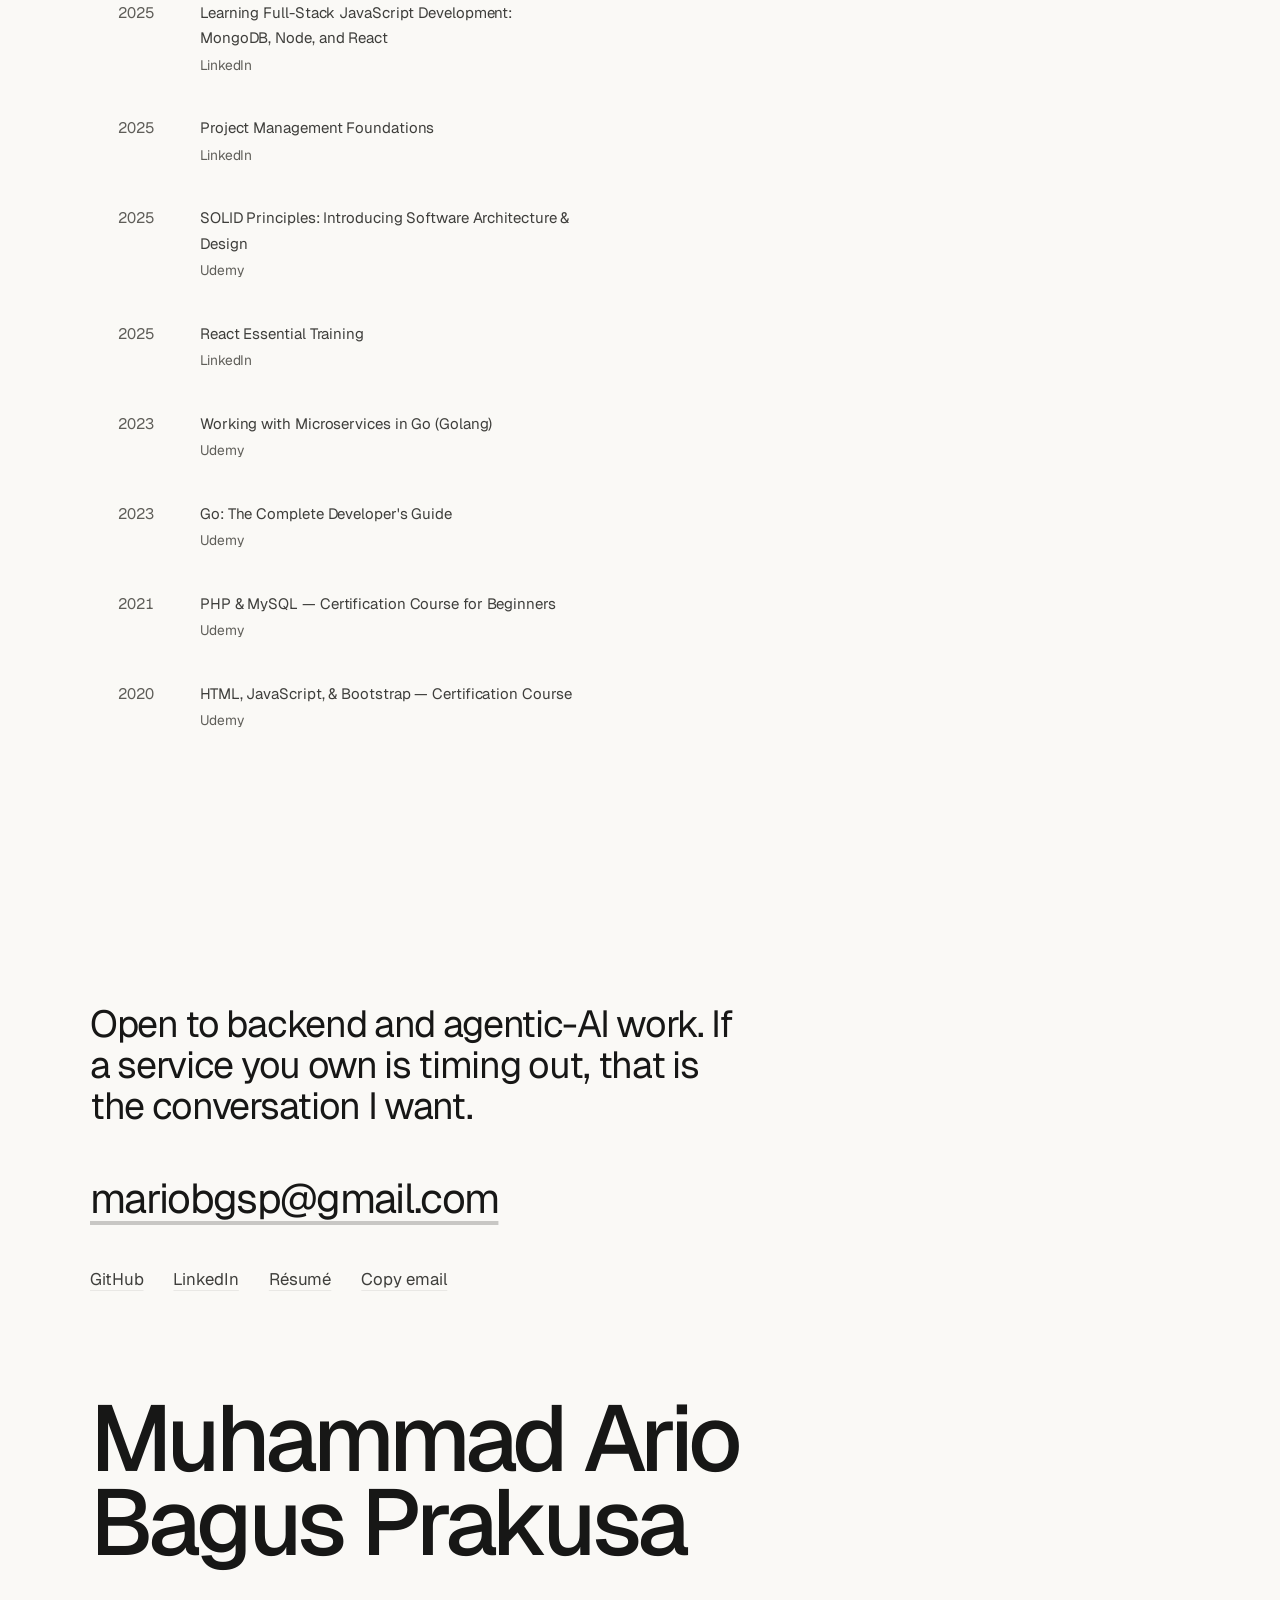
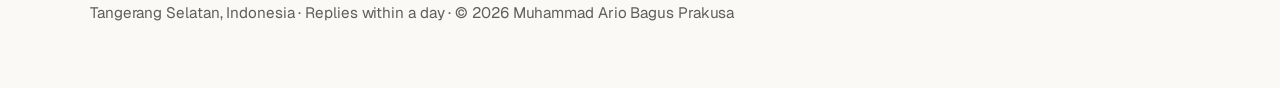
==== commit 47a7d30b: "content(articles): sync generated pages from mariobgsp/articles" ====
--- a/index.html
+++ b/index.html
@@ -1088,7 +1088,7 @@
         <!-- article:begin -->
         <div class="art-meta reveal">
           <span>Muhammad Ario Bagus Prakusa</span>
-          <span>Updated <time datetime="2026-10-25">25 October 2026</time></span>
+          <span>Updated <time datetime="2026-10-30">30 October 2026</time></span>
           <span>One page per article</span>
         </div>
 
@@ -1104,9 +1104,9 @@
               <li>
                 <a class="art-index-row" href="/articles/durable-agents/">
                   <span class="art-index-name">durable-agents</span>
-                  <span class="art-index-lang">~6 min</span>
+                  <span class="art-index-lang">~12 min</span>
                   <span class="art-index-go" aria-hidden="true">&#8594;</span>
-                  <span class="art-index-strap">Agent Chats That Survive a Crash</span>
+                  <span class="art-index-strap">Agents That Survive a Crash</span>
                 </a>
               </li>
               <li>
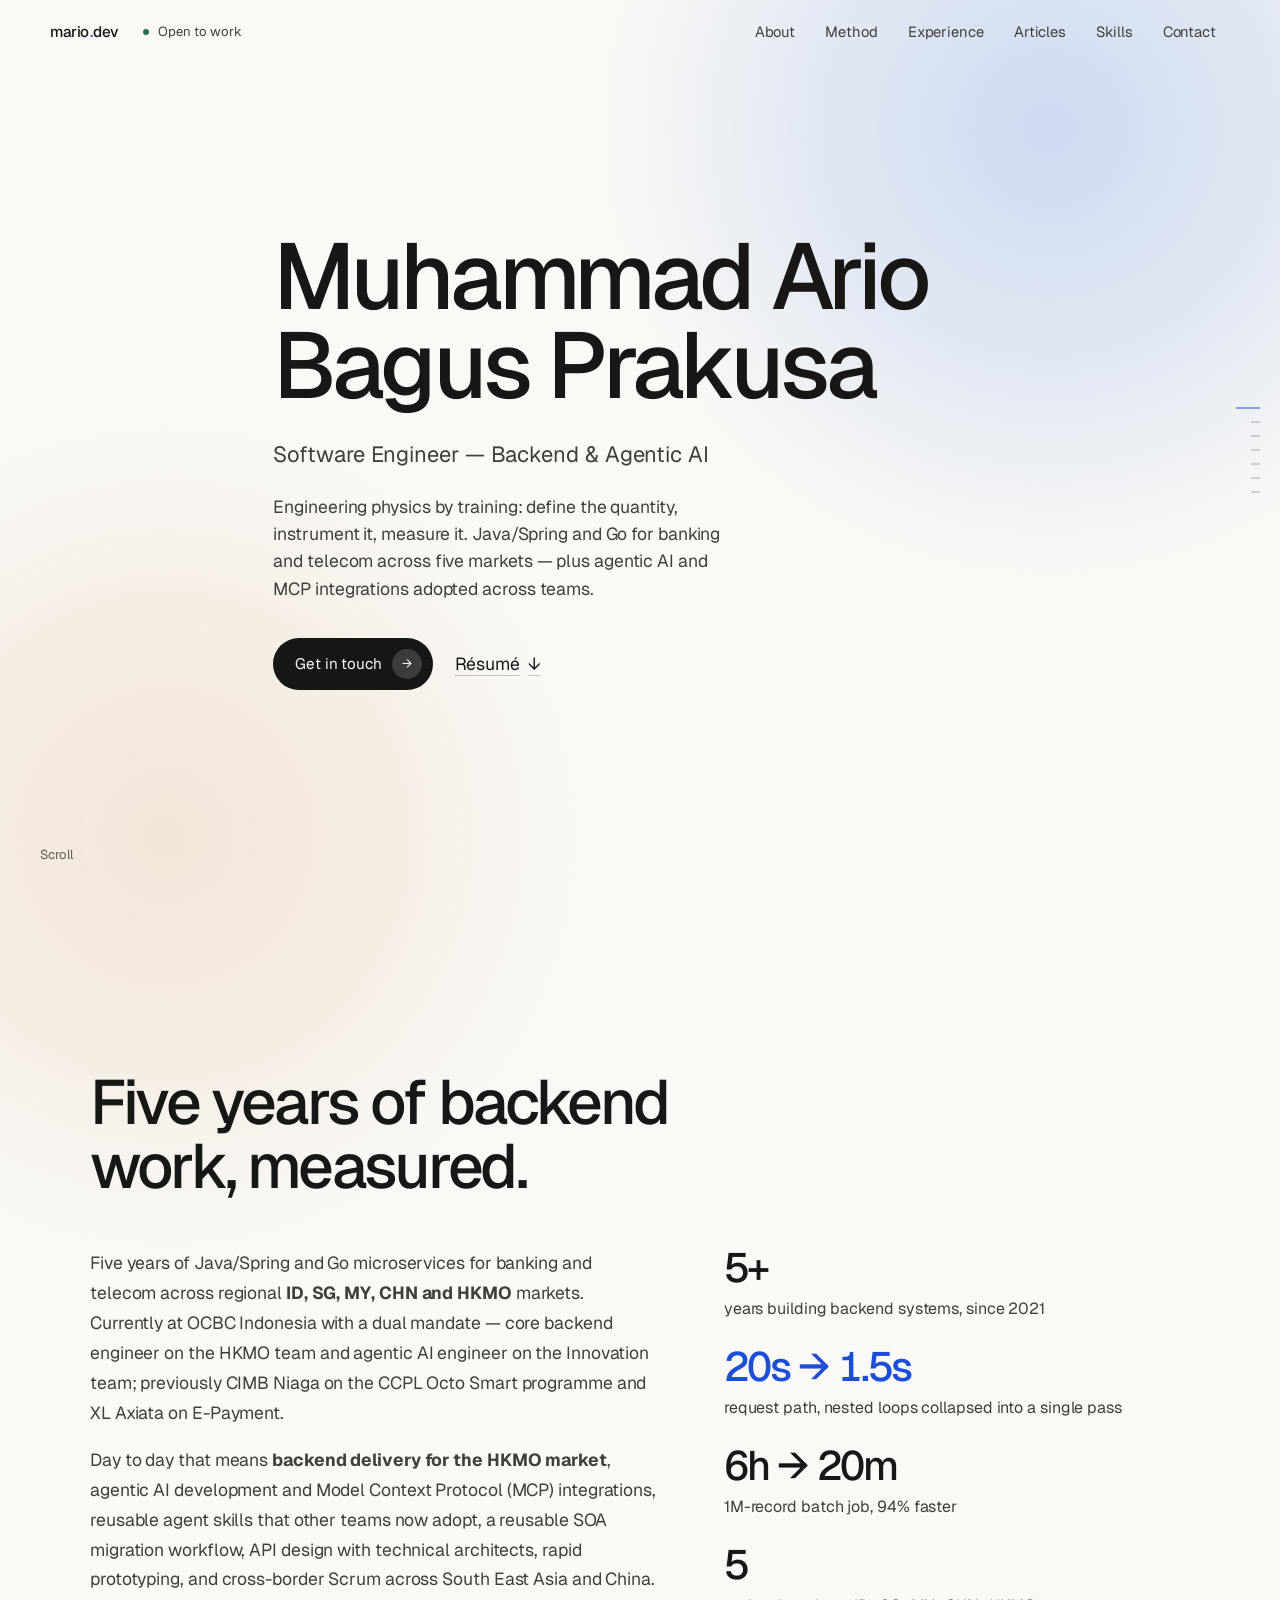
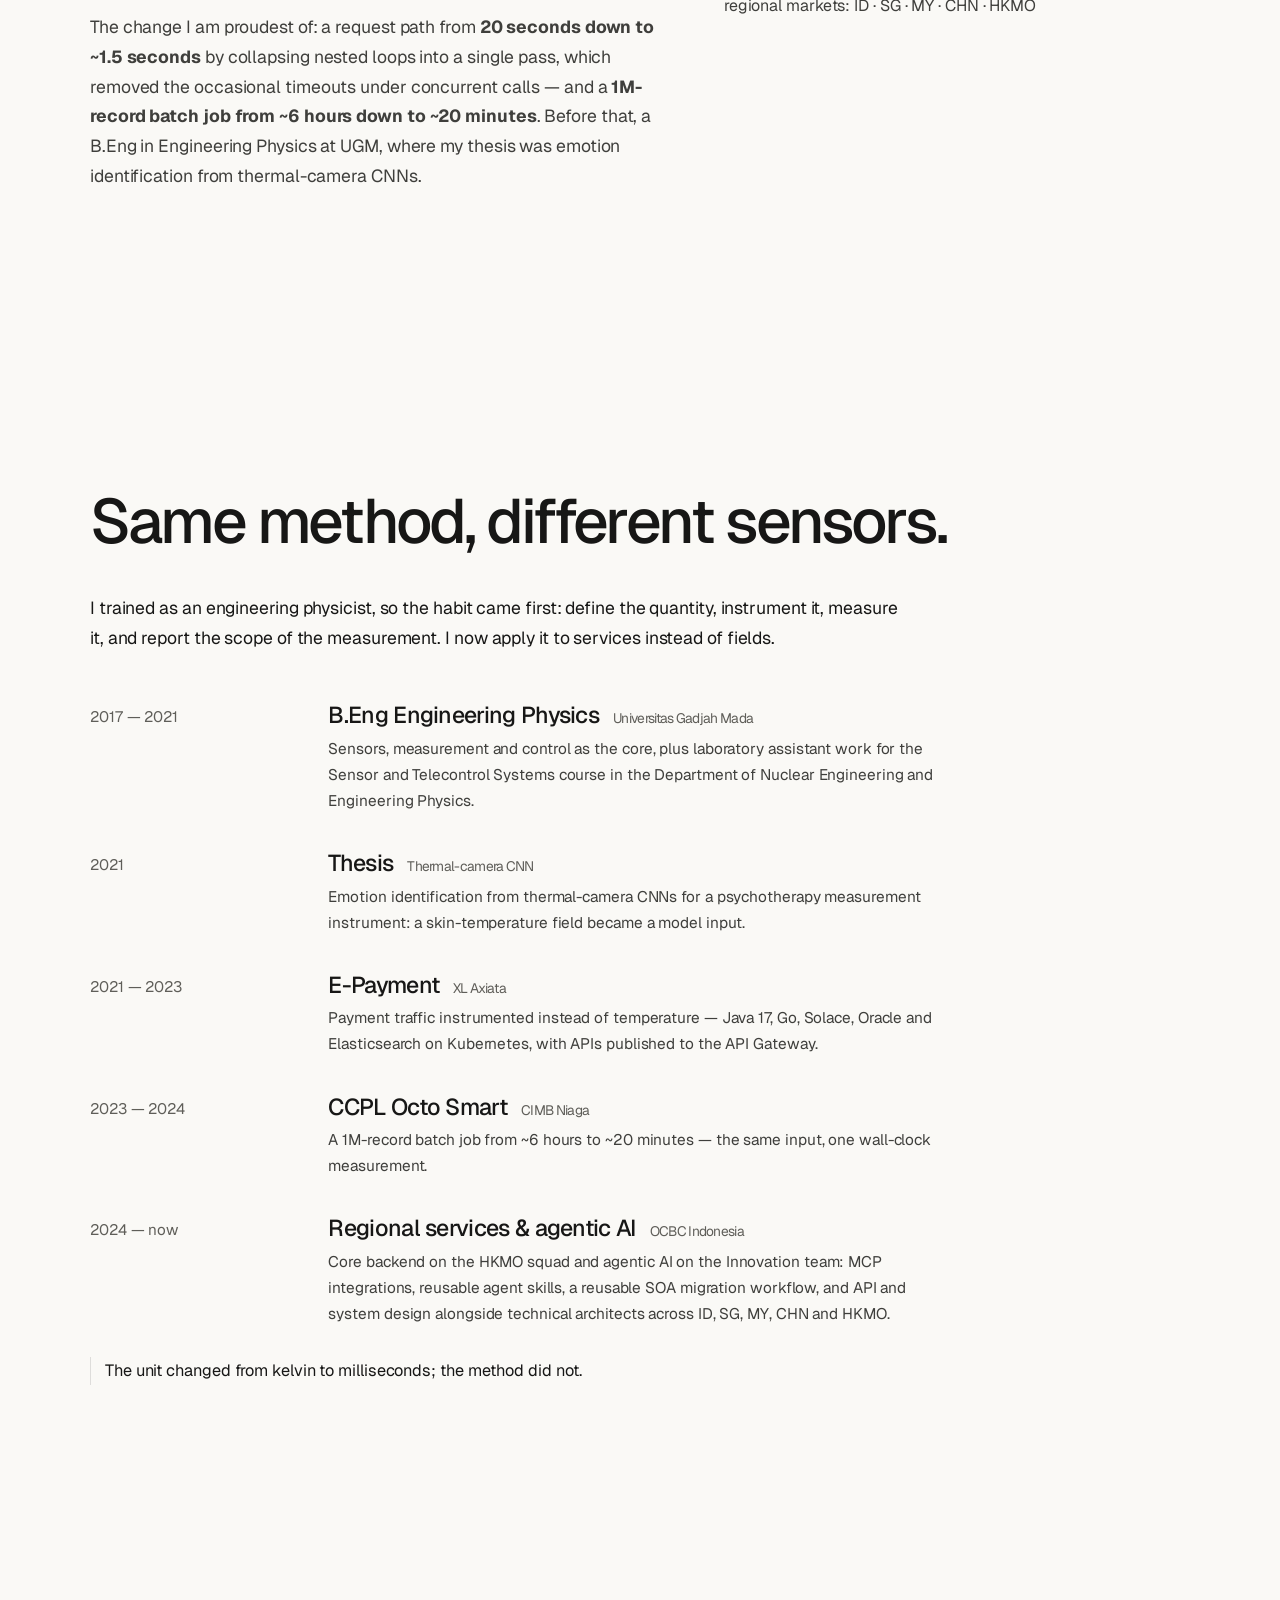
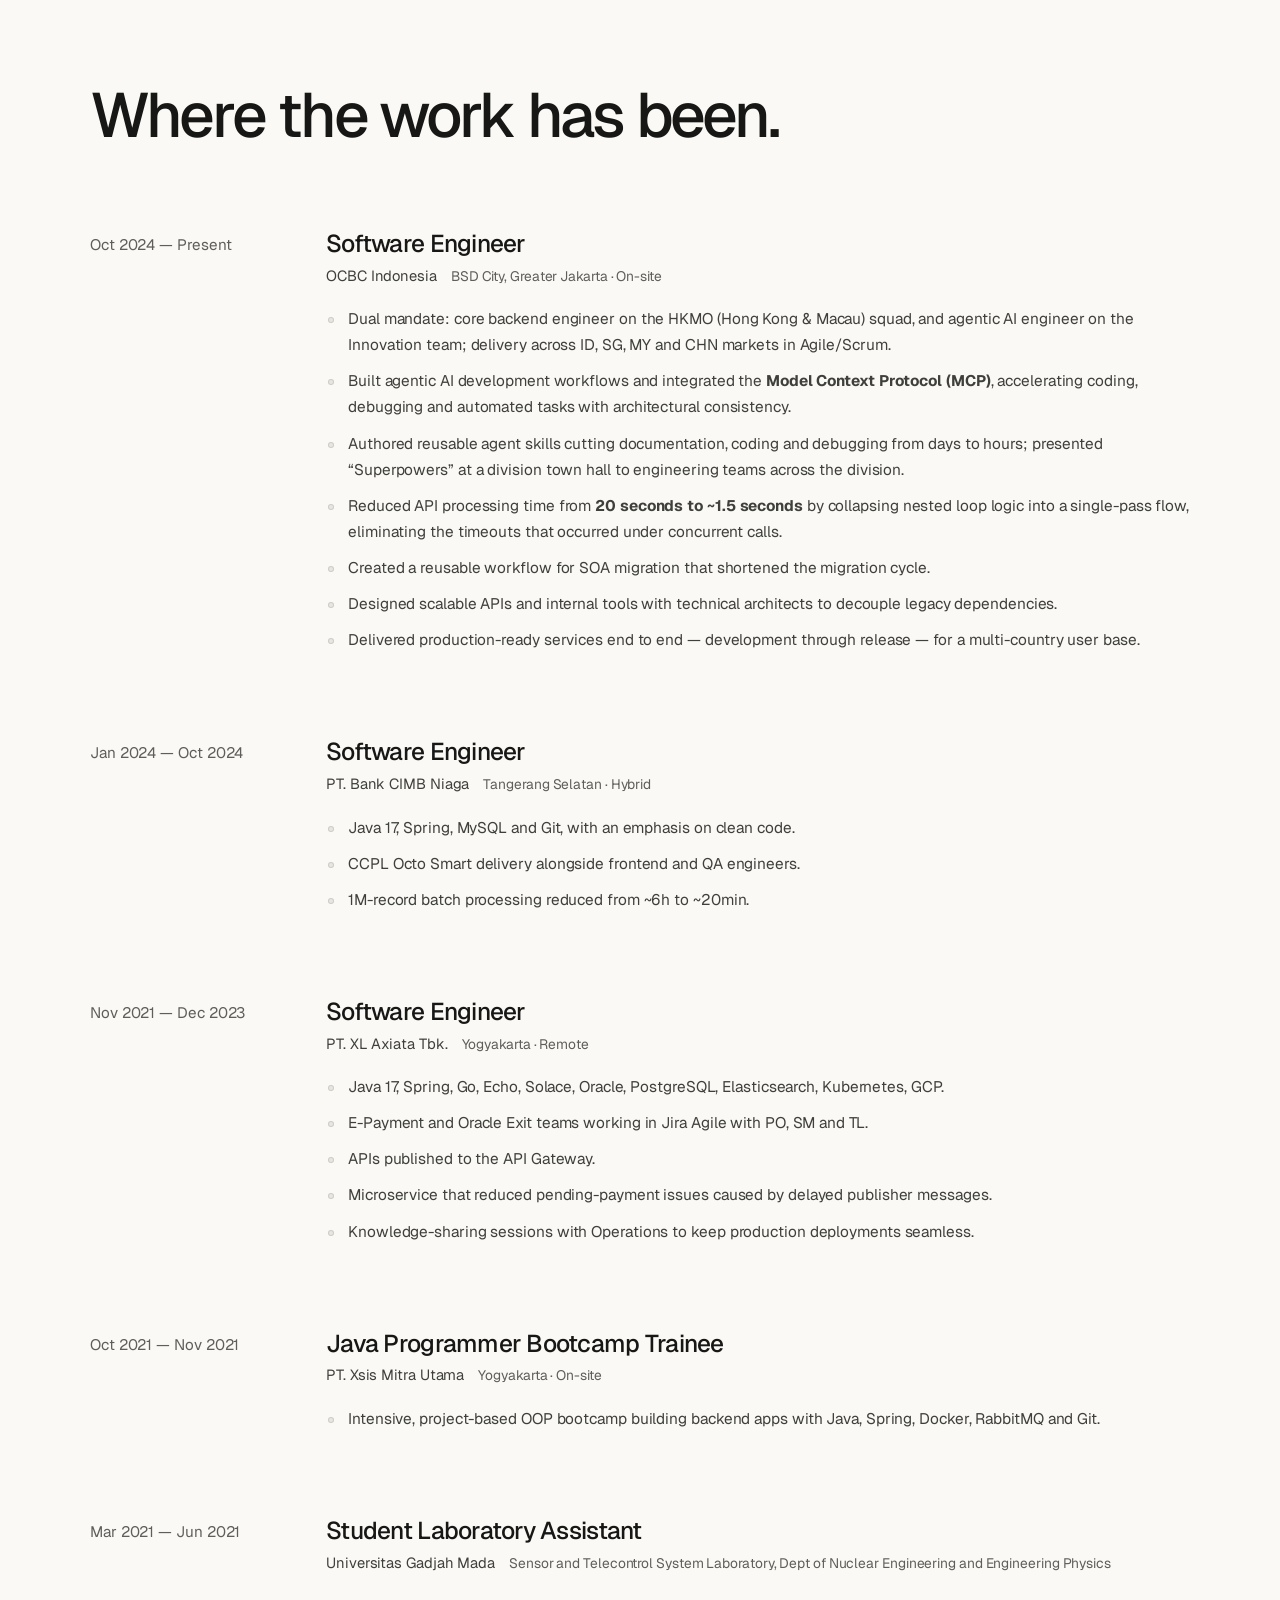
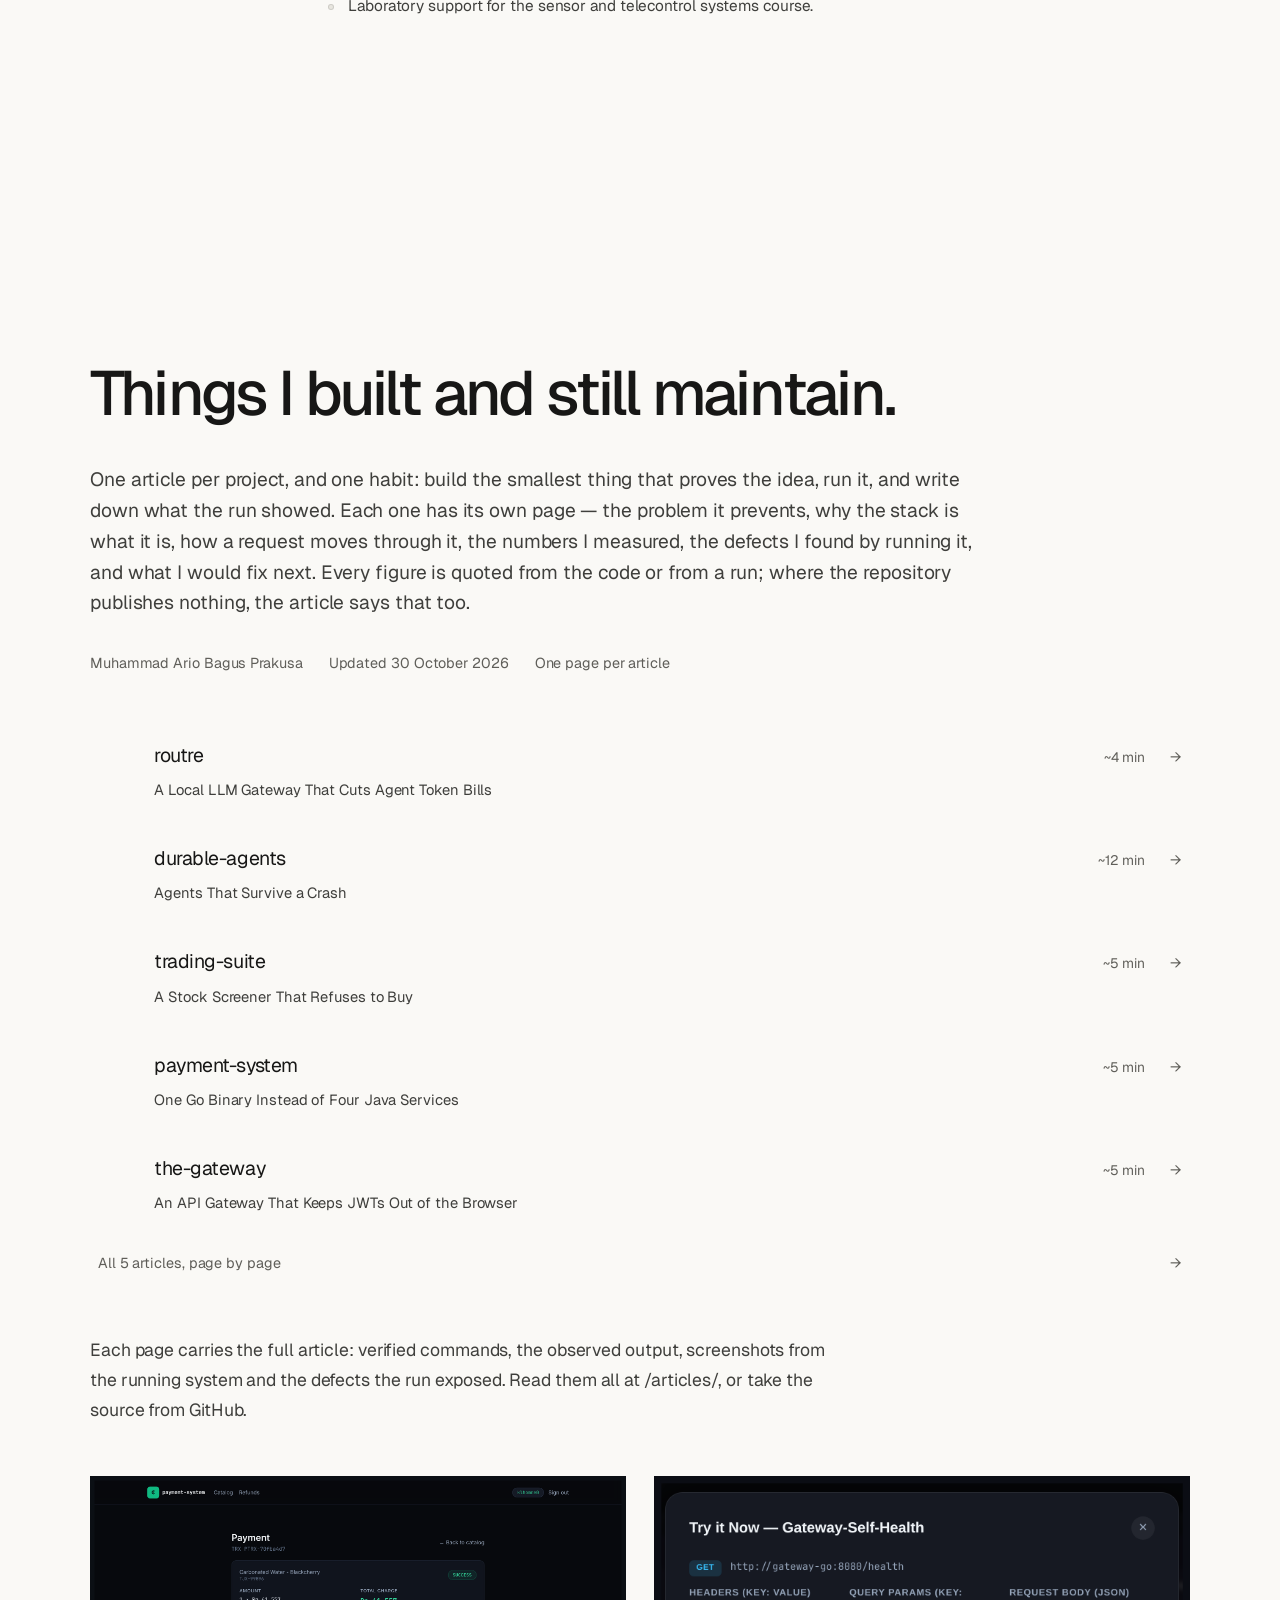
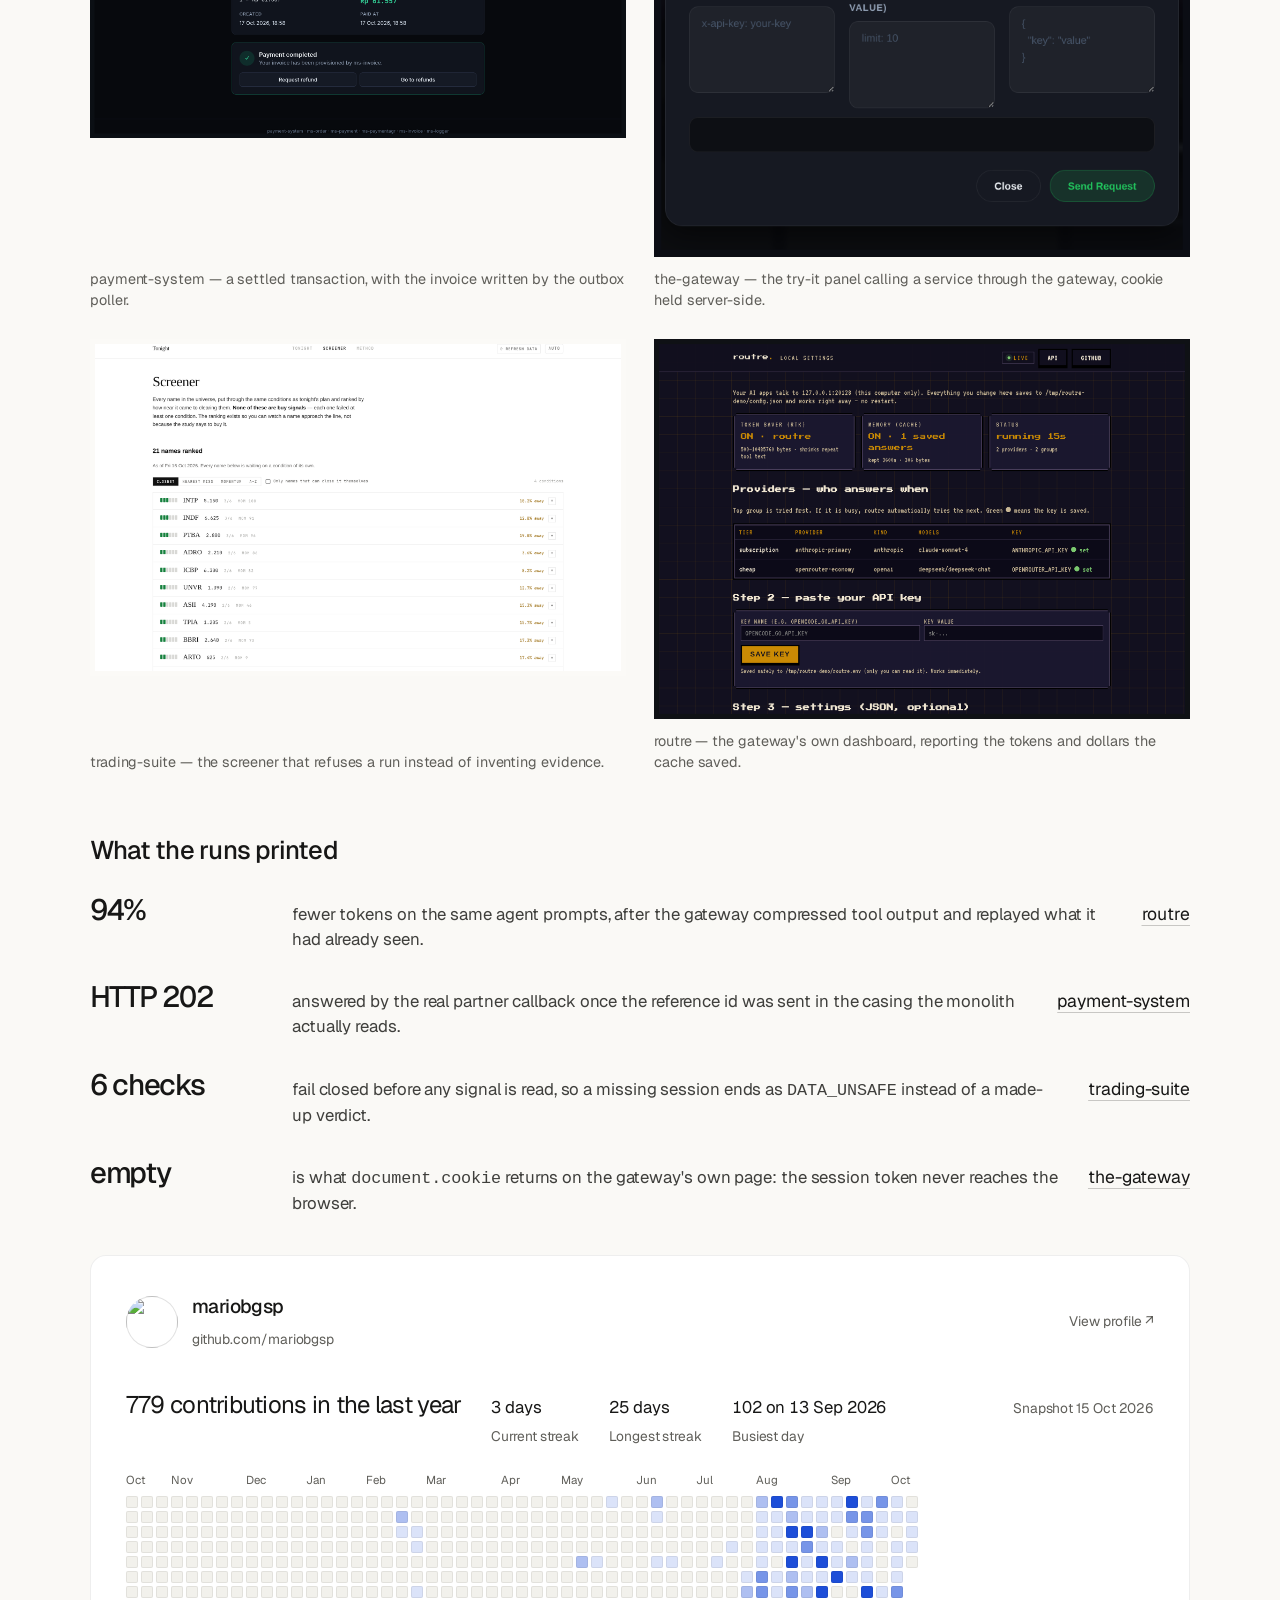
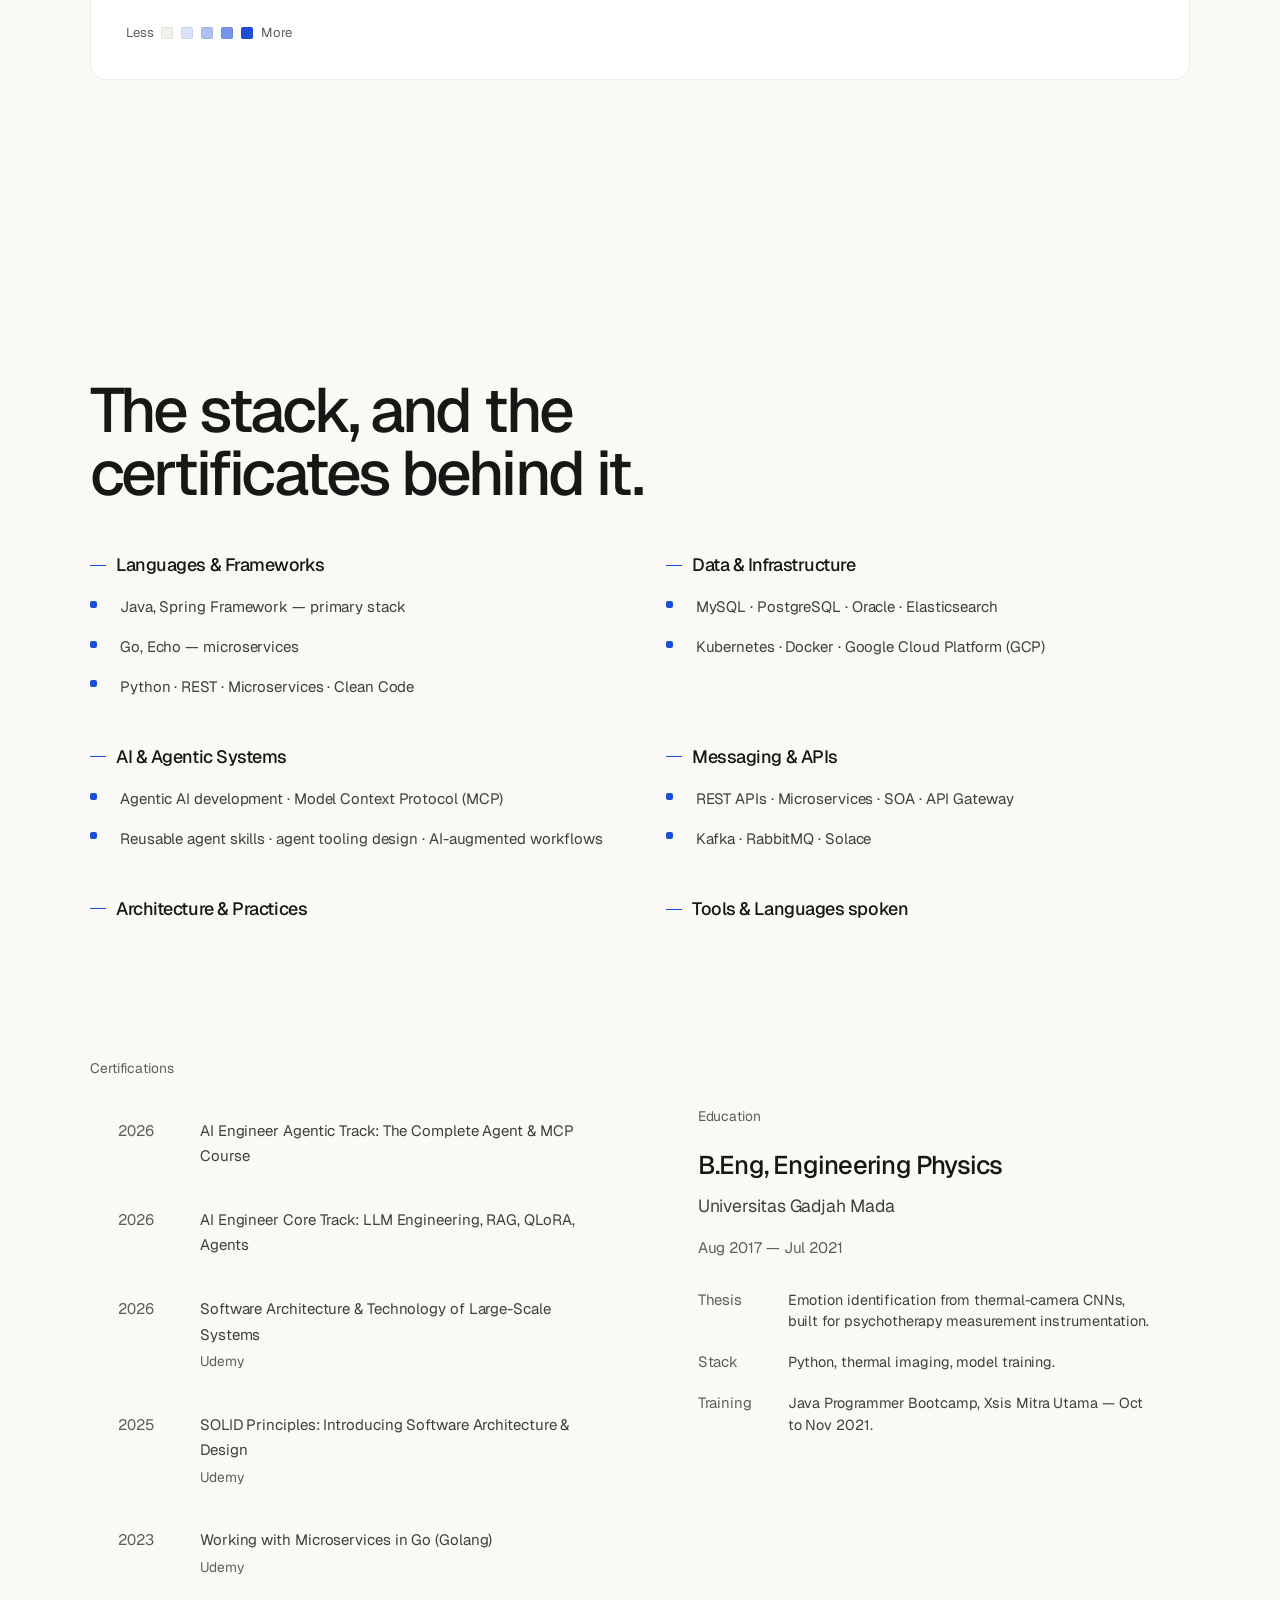
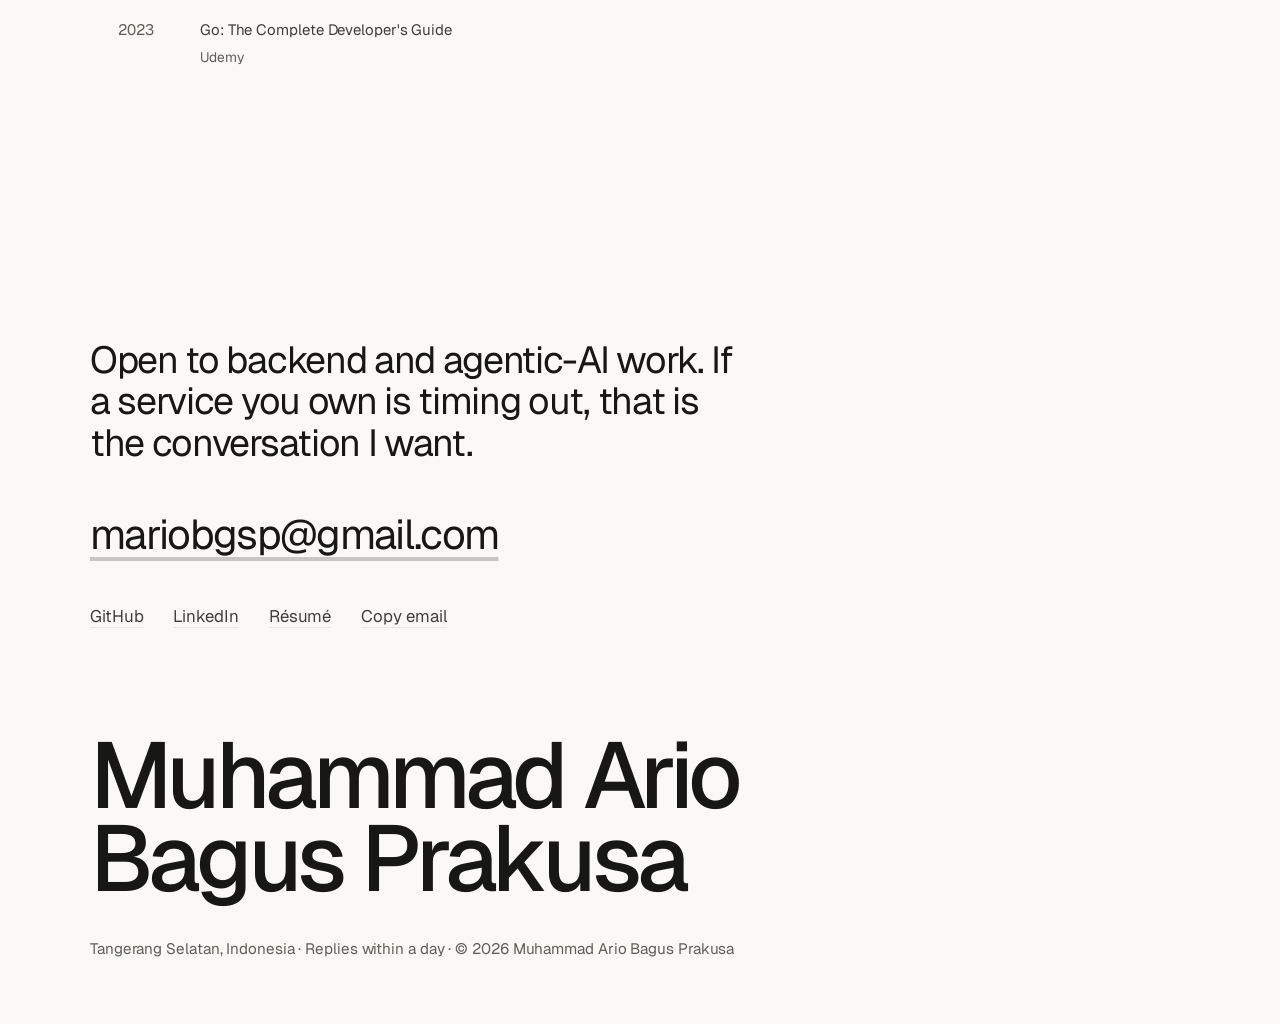
==== commit 5c2e8ae2: "content(home): lead with agentic AI and drop low-signal certificates Mirror the rewritten résumé: th" ====
--- a/index.html
+++ b/index.html
@@ -909,7 +909,7 @@
         <div class="hero-copy">
           <h1 class="hero-name">Muhammad Ario<br>Bagus Prakusa</h1>
           <p class="hero-title">Software Engineer &mdash; Backend &amp; Agentic AI</p>
-          <p class="hero-sub">Engineering physics by training: define the quantity, instrument it, measure it. Java/Spring and Go services for banking and telecom across ID, SG, MY, CHN and HKMO.</p>
+          <p class="hero-sub">Engineering physics by training: define the quantity, instrument it, measure it. Java/Spring and Go for banking and telecom across five markets &mdash; plus agentic AI and MCP integrations adopted across teams.</p>
           <div class="actions">
             <a class="btn btn-primary" href="mailto:mariobgsp@gmail.com">Get in touch<span class="ext">&#8594;</span></a>
             <a class="hero-link" href="assets/muhammad-ario-bagus-prakusa-cv.pdf" target="_blank" rel="noopener" download>R&eacute;sum&eacute;<span class="ext" aria-hidden="true">&#8595;</span></a>
@@ -926,7 +926,7 @@
       <div class="about-grid" style="margin-top: clamp(32px, 4vw, 56px);">
         <div class="about-text stagger">
           <p>Five years of Java/Spring and Go microservices for banking and telecom across regional <strong>ID, SG, MY, CHN and HKMO</strong> markets. Currently at OCBC Indonesia with a dual mandate &mdash; core backend engineer on the HKMO team and agentic AI engineer on the Innovation team; previously CIMB Niaga on the CCPL Octo Smart programme and XL Axiata on E-Payment.</p>
-          <p>Day to day that means <strong>backend delivery for the HKMO market</strong>, agentic AI development and Model Context Protocol (MCP) integrations, reusable agent skills, a reusable SOA migration workflow, API design with technical architects, rapid prototyping, and cross-border Scrum across South East Asia and China.</p>
+          <p>Day to day that means <strong>backend delivery for the HKMO market</strong>, agentic AI development and Model Context Protocol (MCP) integrations, reusable agent skills that other teams now adopt, a reusable SOA migration workflow, API design with technical architects, rapid prototyping, and cross-border Scrum across South East Asia and China.</p>
           <p>The change I am proudest of: a request path from <strong>20 seconds down to ~1.5 seconds</strong> by collapsing nested loops into a single pass, which removed the occasional timeouts under concurrent calls &mdash; and a <strong>1M-record batch job from ~6 hours down to ~20 minutes</strong>. Before that, a B.Eng in Engineering Physics at UGM, where my thesis was emotion identification from thermal-camera CNNs.</p>
         </div>
         <div class="spec-stats stagger">
@@ -1005,13 +1005,11 @@
             <h3 class="exp-role">Software Engineer</h3>
             <p class="exp-company">OCBC Indonesia <span class="exp-loc">BSD City, Greater Jakarta &middot; On-site</span></p>
             <ul class="stagger">
-              <li>Hold a dual mandate across two tracks &mdash; core backend engineer on the HKMO team (primary squad) and agentic AI engineer on the Innovation team.</li>
-              <li>Delivered backend services for the HKMO market, collaborating across markets with the ID, SG, MY and CHN teams and partnering closely with front-end engineers in Agile/Scrum.</li>
-              <li>Built agentic AI development workflows and integrated the <strong>Model Context Protocol (MCP)</strong> on the Innovation team, accelerating coding, debugging and automated tasks with architectural consistency.</li>
-              <li>Authored reusable agent skills that cut documentation, coding and debugging from days to a few hours.</li>
-              <li>Presented &ldquo;Superpowers&rdquo; AI skills at a division town hall, sharing agentic workflows with engineering teams across the division.</li>
+              <li>Dual mandate: core backend engineer on the HKMO (Hong Kong &amp; Macau) squad, and agentic AI engineer on the Innovation team; delivery across ID, SG, MY and CHN markets in Agile/Scrum.</li>
+              <li>Built agentic AI development workflows and integrated the <strong>Model Context Protocol (MCP)</strong>, accelerating coding, debugging and automated tasks with architectural consistency.</li>
+              <li>Authored reusable agent skills cutting documentation, coding and debugging from days to hours; presented &ldquo;Superpowers&rdquo; at a division town hall to engineering teams across the division.</li>
+              <li>Reduced API processing time from <strong>20 seconds to ~1.5 seconds</strong> by collapsing nested loop logic into a single-pass flow, eliminating the timeouts that occurred under concurrent calls.</li>
               <li>Created a reusable workflow for SOA migration that shortened the migration cycle.</li>
-              <li>Reduced API processing time from <strong>20 seconds to ~1.5 seconds</strong> by collapsing nested loop logic into a single-pass flow, eliminating the occasional timeouts that occurred when the endpoint was called concurrently.</li>
               <li>Designed scalable APIs and internal tools with technical architects to decouple legacy dependencies.</li>
               <li>Delivered production-ready services end to end &mdash; development through release &mdash; for a multi-country user base.</li>
             </ul>
@@ -1266,7 +1264,7 @@
           <h3 class="cluster-title">AI &amp; Agentic Systems</h3>
           <ul class="cluster-list stagger">
             <li class="cluster-item"><span class="check"></span><span>Agentic AI development &middot; Model Context Protocol (MCP)</span></li>
-            <li class="cluster-item"><span class="check"></span><span>Reusable agent skills &middot; AI-augmented workflows</span></li>
+            <li class="cluster-item"><span class="check"></span><span>Reusable agent skills &middot; agent tooling design &middot; AI-augmented workflows</span></li>
           </ul>
         </div>
 
@@ -1300,15 +1298,9 @@
             <div class="cert-item"><span class="cert-year">2026</span><span class="cert-name">AI Engineer Agentic Track: The Complete Agent &amp; MCP Course</span></div>
             <div class="cert-item"><span class="cert-year">2026</span><span class="cert-name">AI Engineer Core Track: LLM Engineering, RAG, QLoRA, Agents</span></div>
             <div class="cert-item"><span class="cert-year">2026</span><span class="cert-name">Software Architecture &amp; Technology of Large-Scale Systems<span class="cert-issuer">Udemy</span></span></div>
-            <div class="cert-item"><span class="cert-year">2025</span><span class="cert-name">React: Creating and Hosting a Full-Stack Site<span class="cert-issuer">LinkedIn</span></span></div>
-            <div class="cert-item"><span class="cert-year">2025</span><span class="cert-name">Learning Full-Stack JavaScript Development: MongoDB, Node, and React<span class="cert-issuer">LinkedIn</span></span></div>
-            <div class="cert-item"><span class="cert-year">2025</span><span class="cert-name">Project Management Foundations<span class="cert-issuer">LinkedIn</span></span></div>
             <div class="cert-item"><span class="cert-year">2025</span><span class="cert-name">SOLID Principles: Introducing Software Architecture &amp; Design<span class="cert-issuer">Udemy</span></span></div>
-            <div class="cert-item"><span class="cert-year">2025</span><span class="cert-name">React Essential Training<span class="cert-issuer">LinkedIn</span></span></div>
             <div class="cert-item"><span class="cert-year">2023</span><span class="cert-name">Working with Microservices in Go (Golang)<span class="cert-issuer">Udemy</span></span></div>
             <div class="cert-item"><span class="cert-year">2023</span><span class="cert-name">Go: The Complete Developer's Guide<span class="cert-issuer">Udemy</span></span></div>
-            <div class="cert-item"><span class="cert-year">2021</span><span class="cert-name">PHP &amp; MySQL &mdash; Certification Course for Beginners<span class="cert-issuer">Udemy</span></span></div>
-            <div class="cert-item"><span class="cert-year">2020</span><span class="cert-name">HTML, JavaScript, &amp; Bootstrap &mdash; Certification Course<span class="cert-issuer">Udemy</span></span></div>
           </div>
         </div>
 
